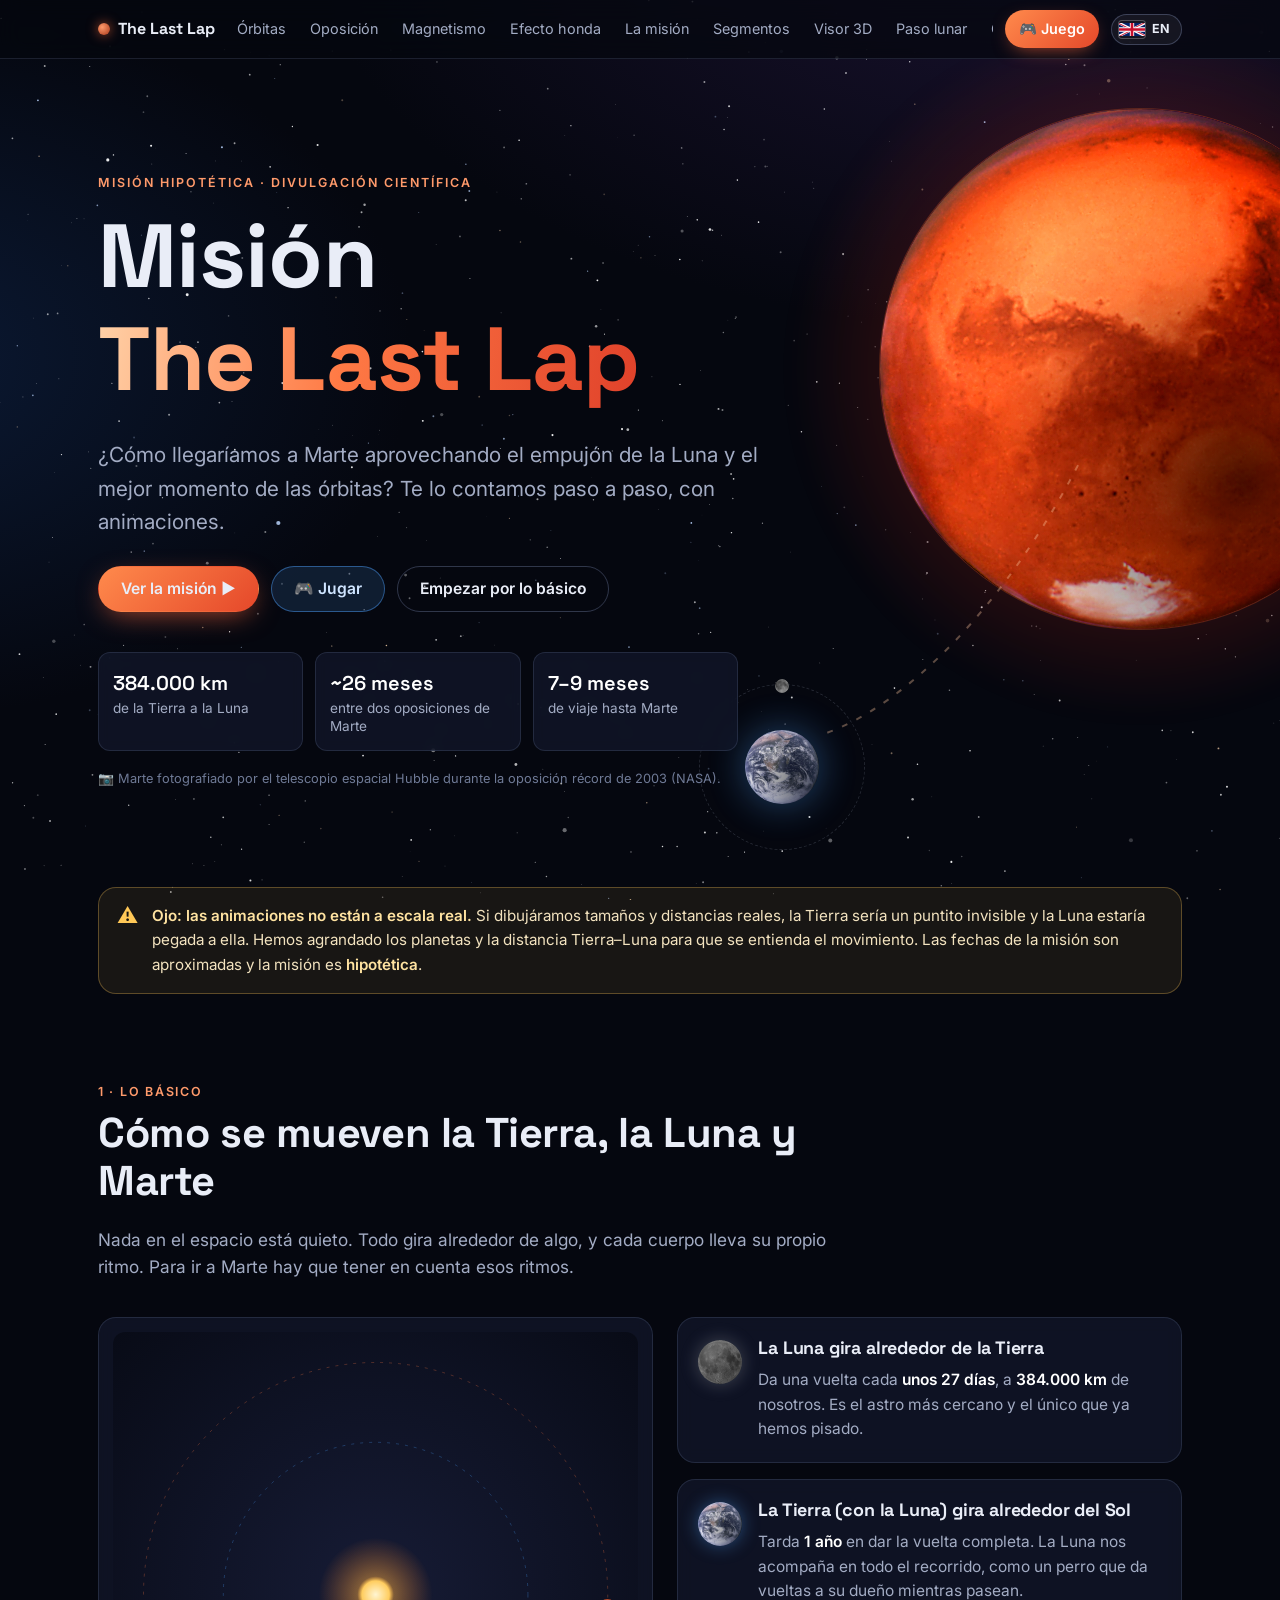
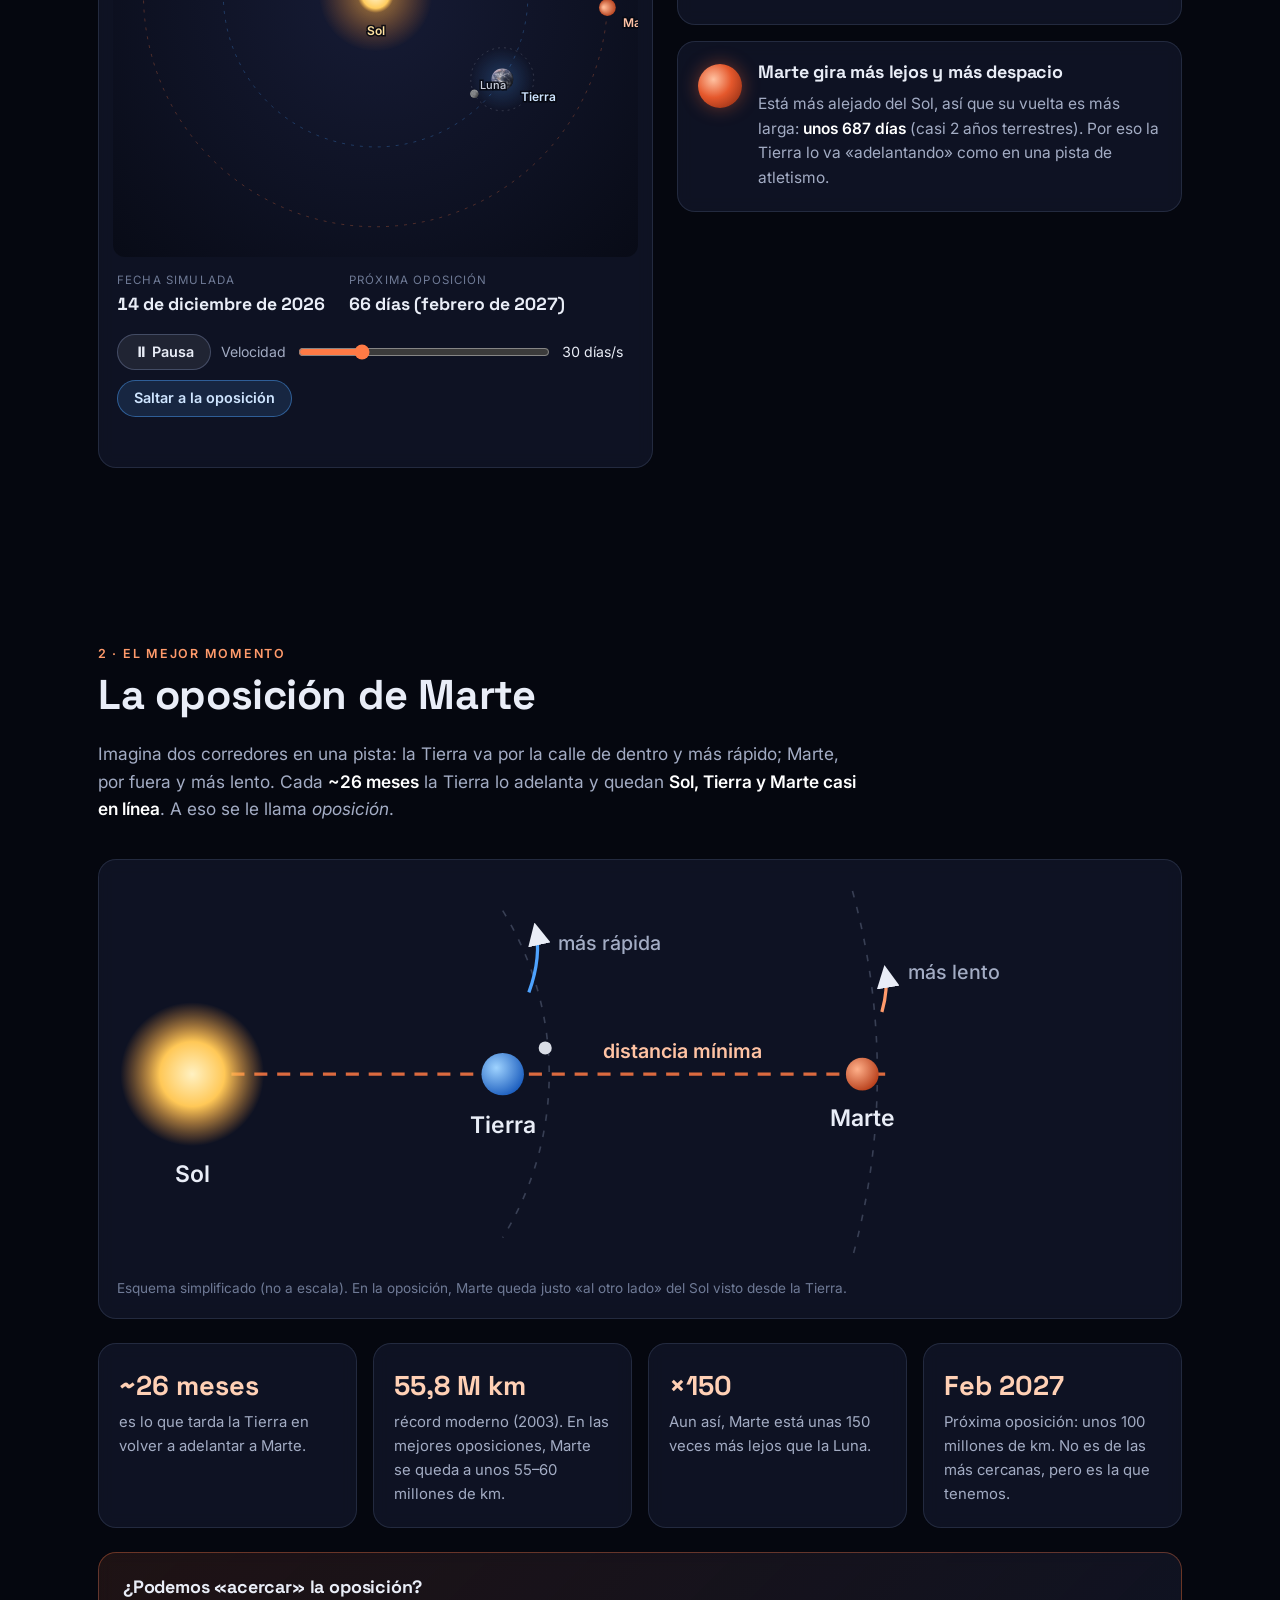
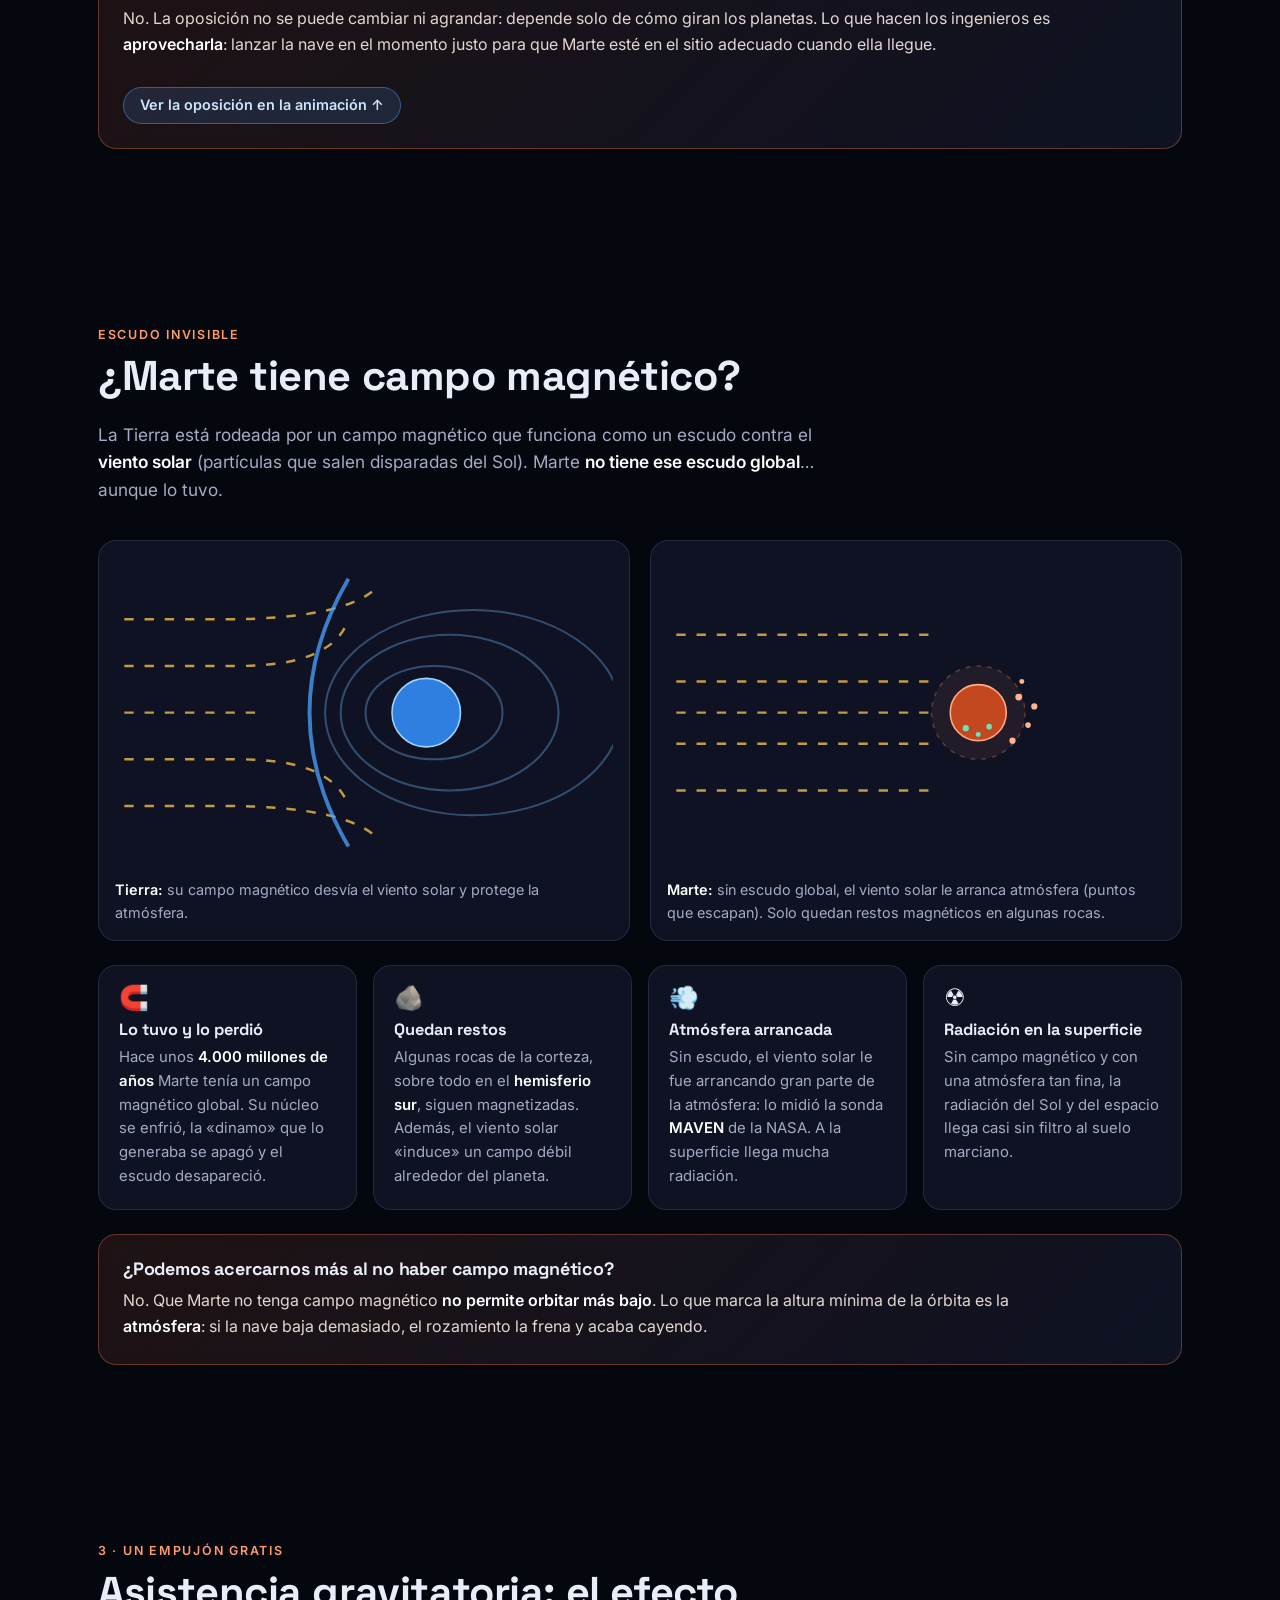
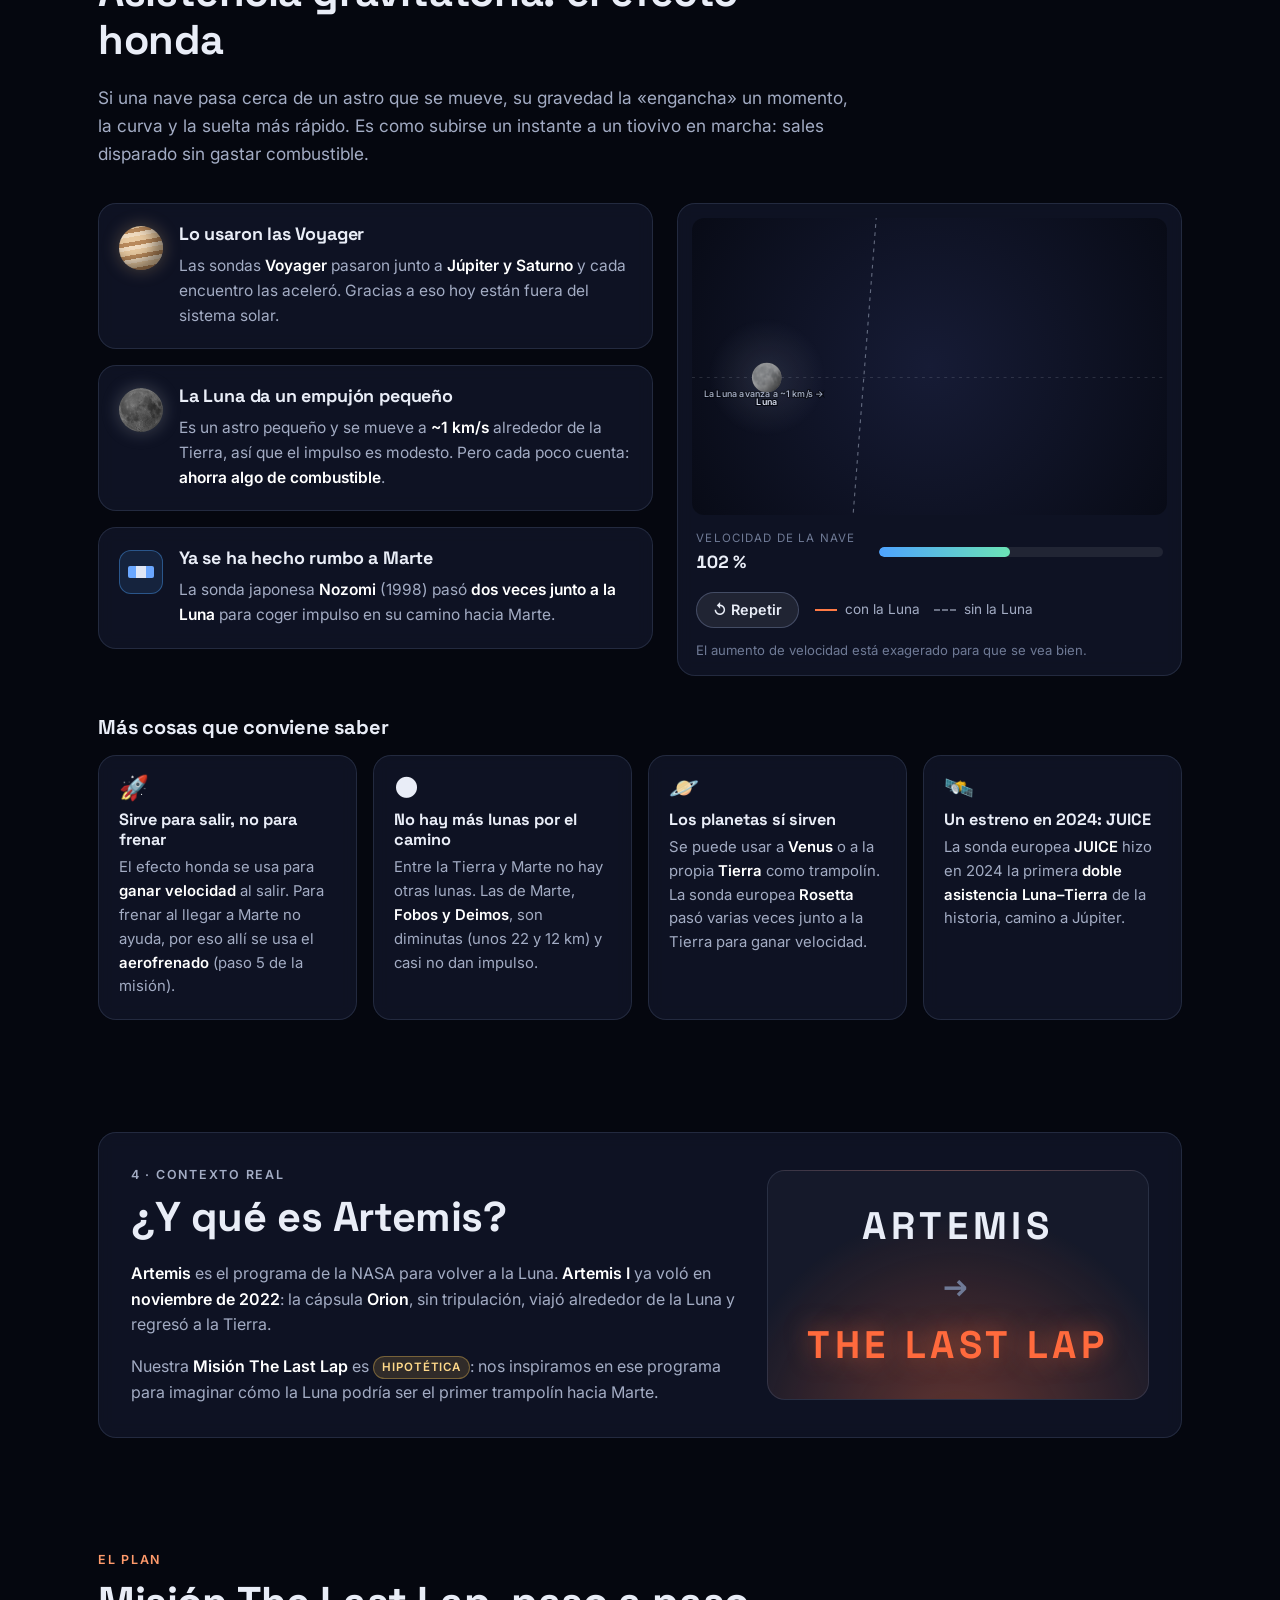
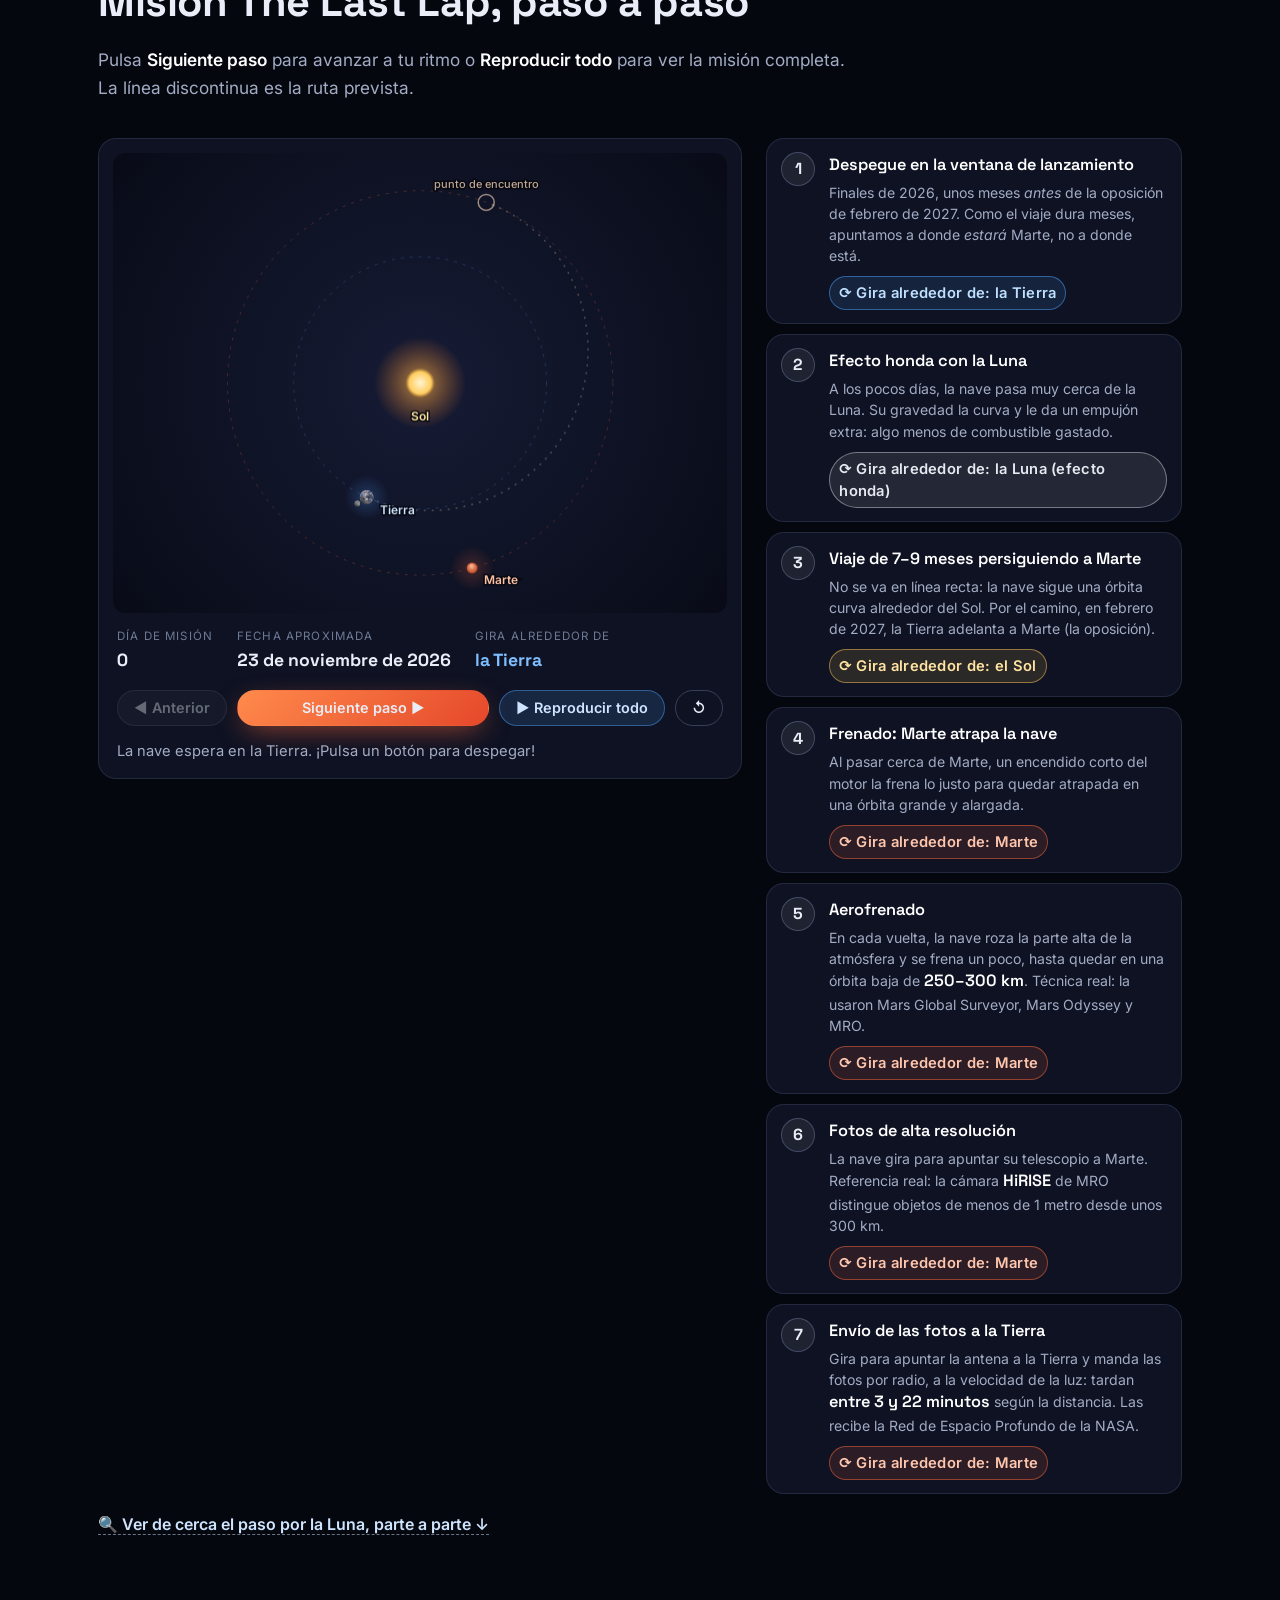
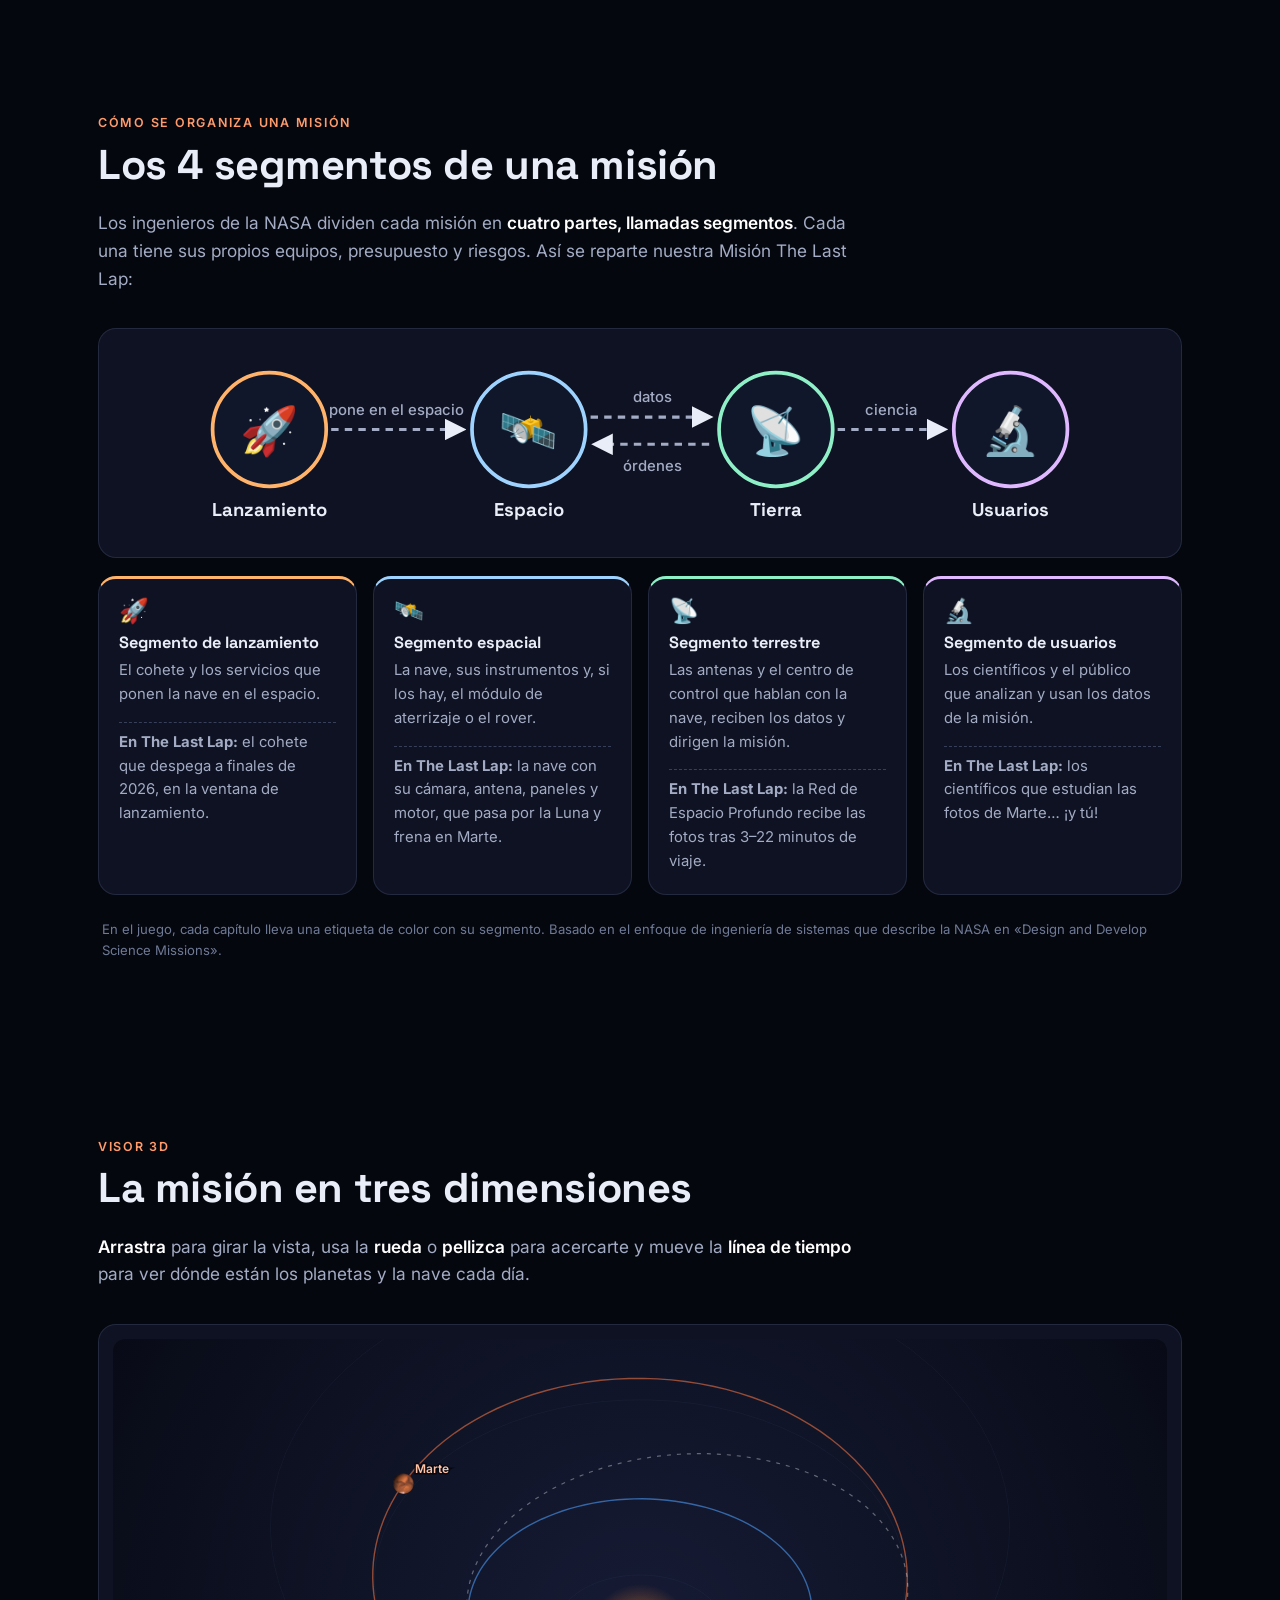
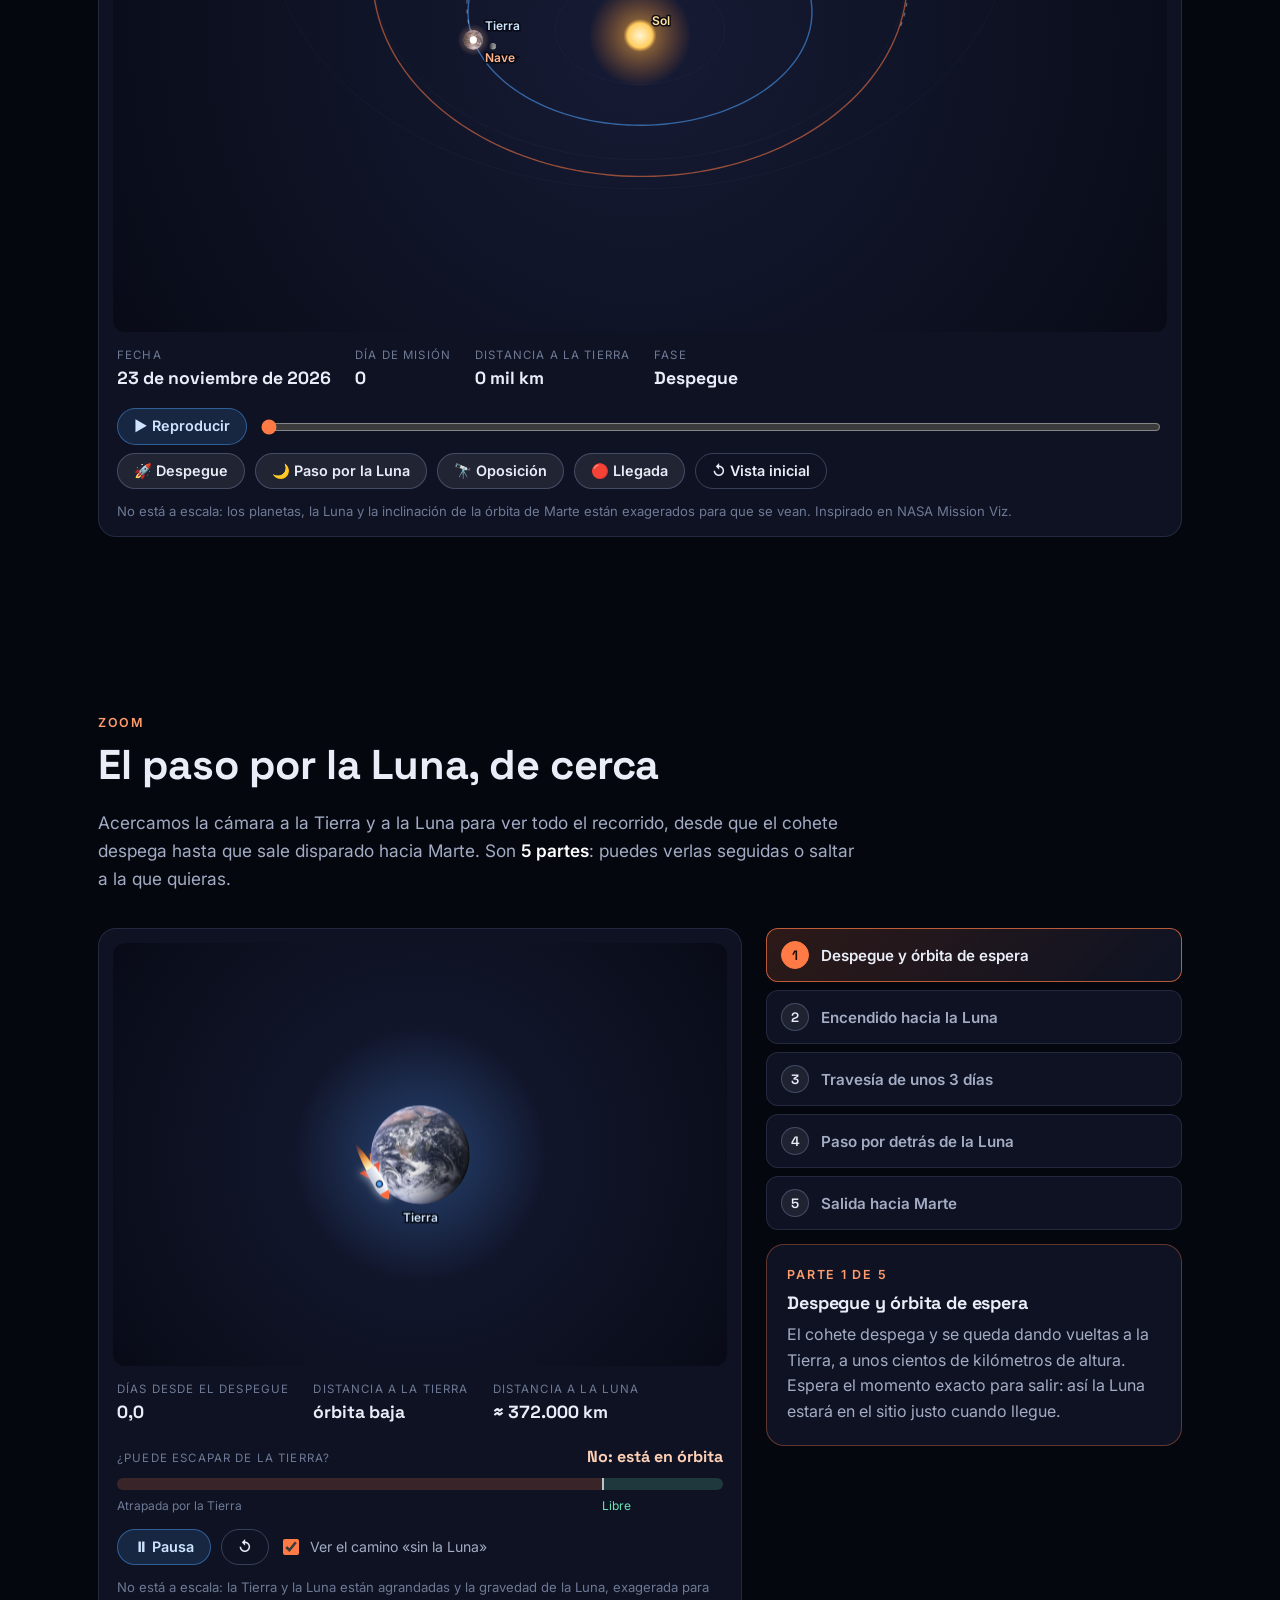
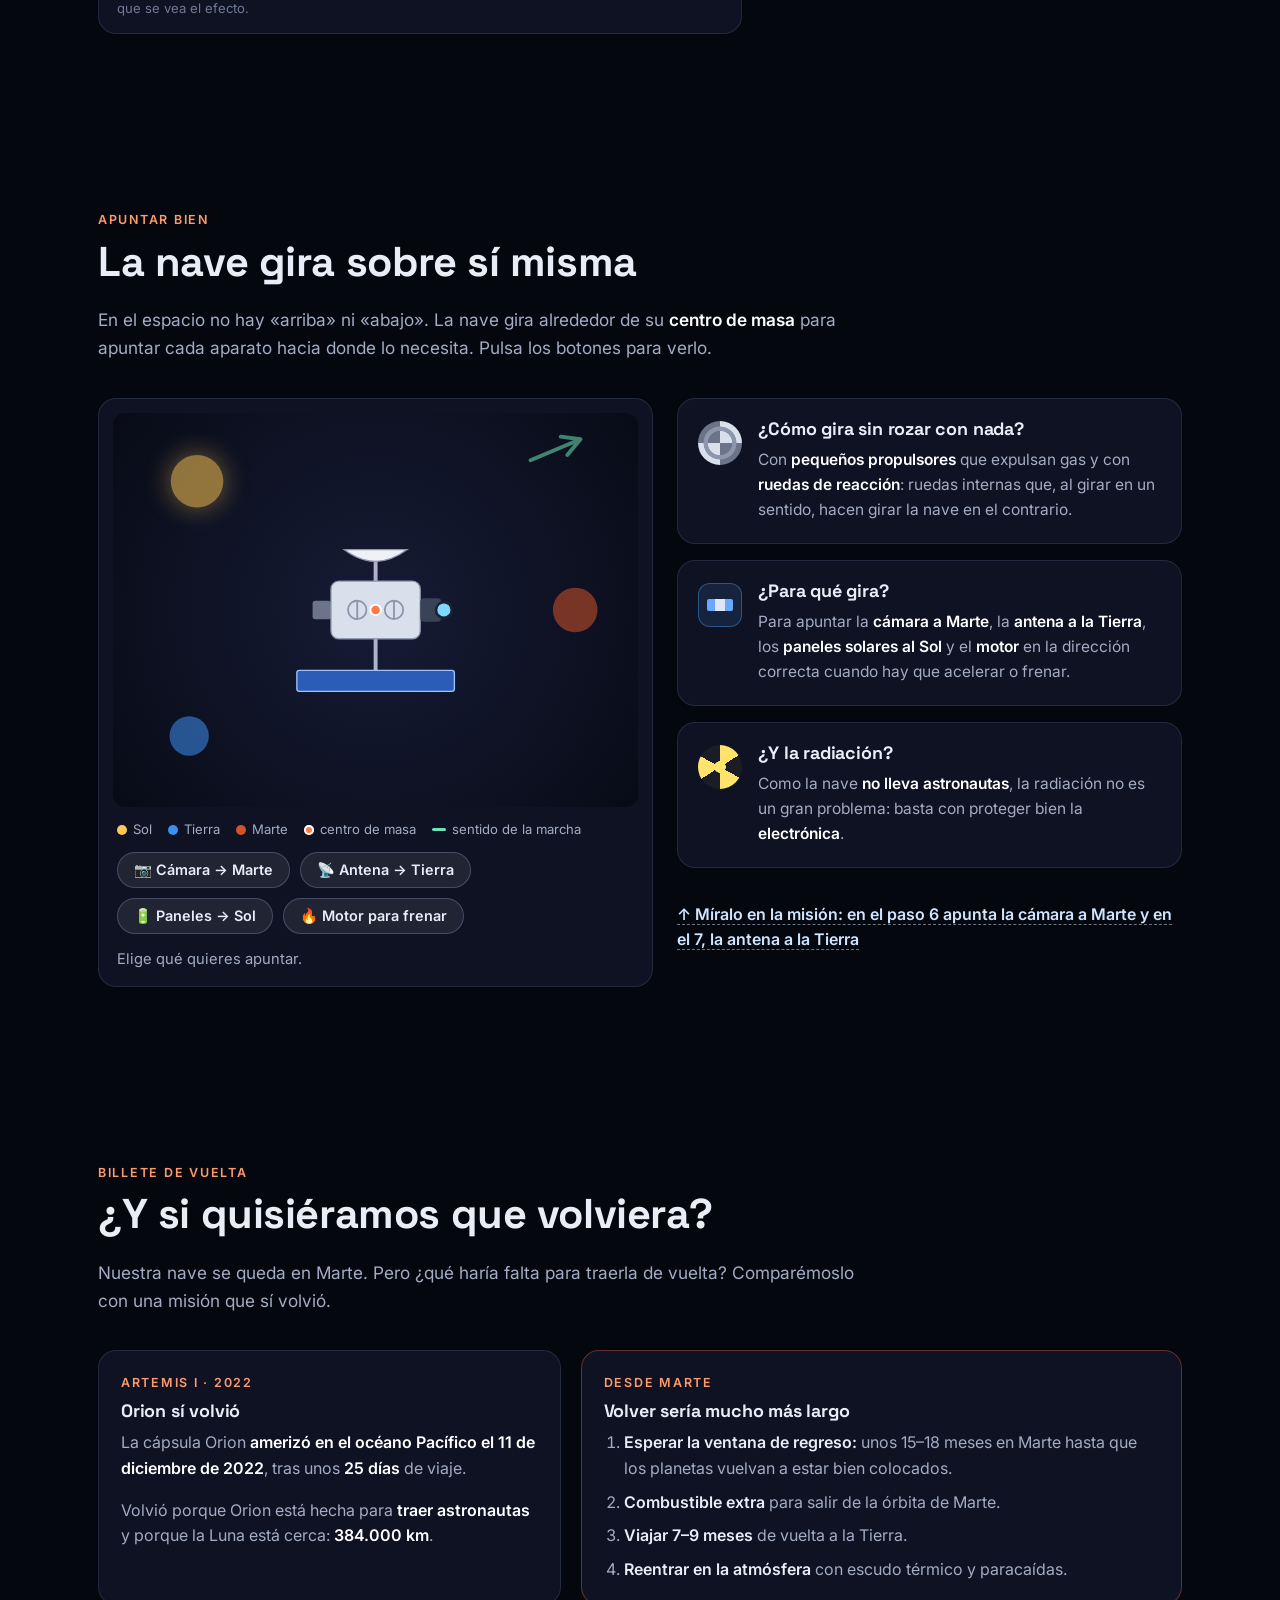
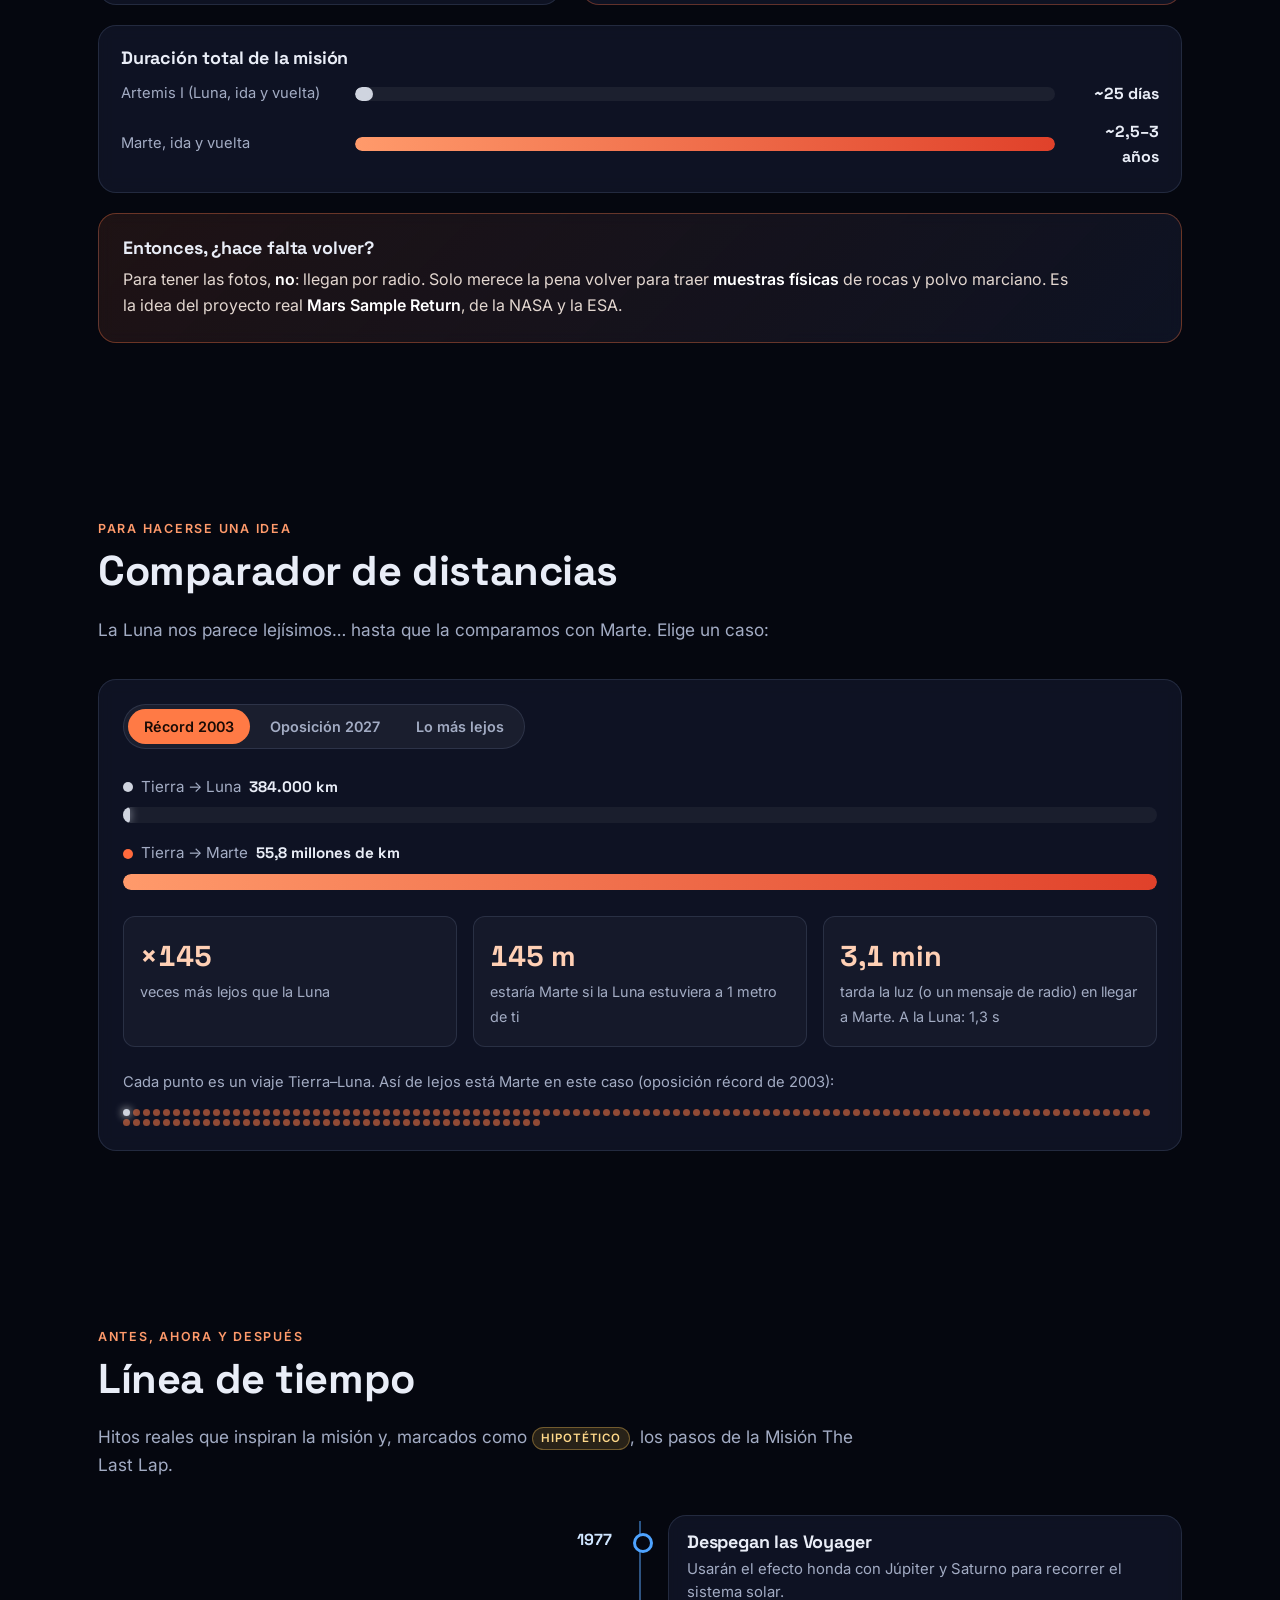
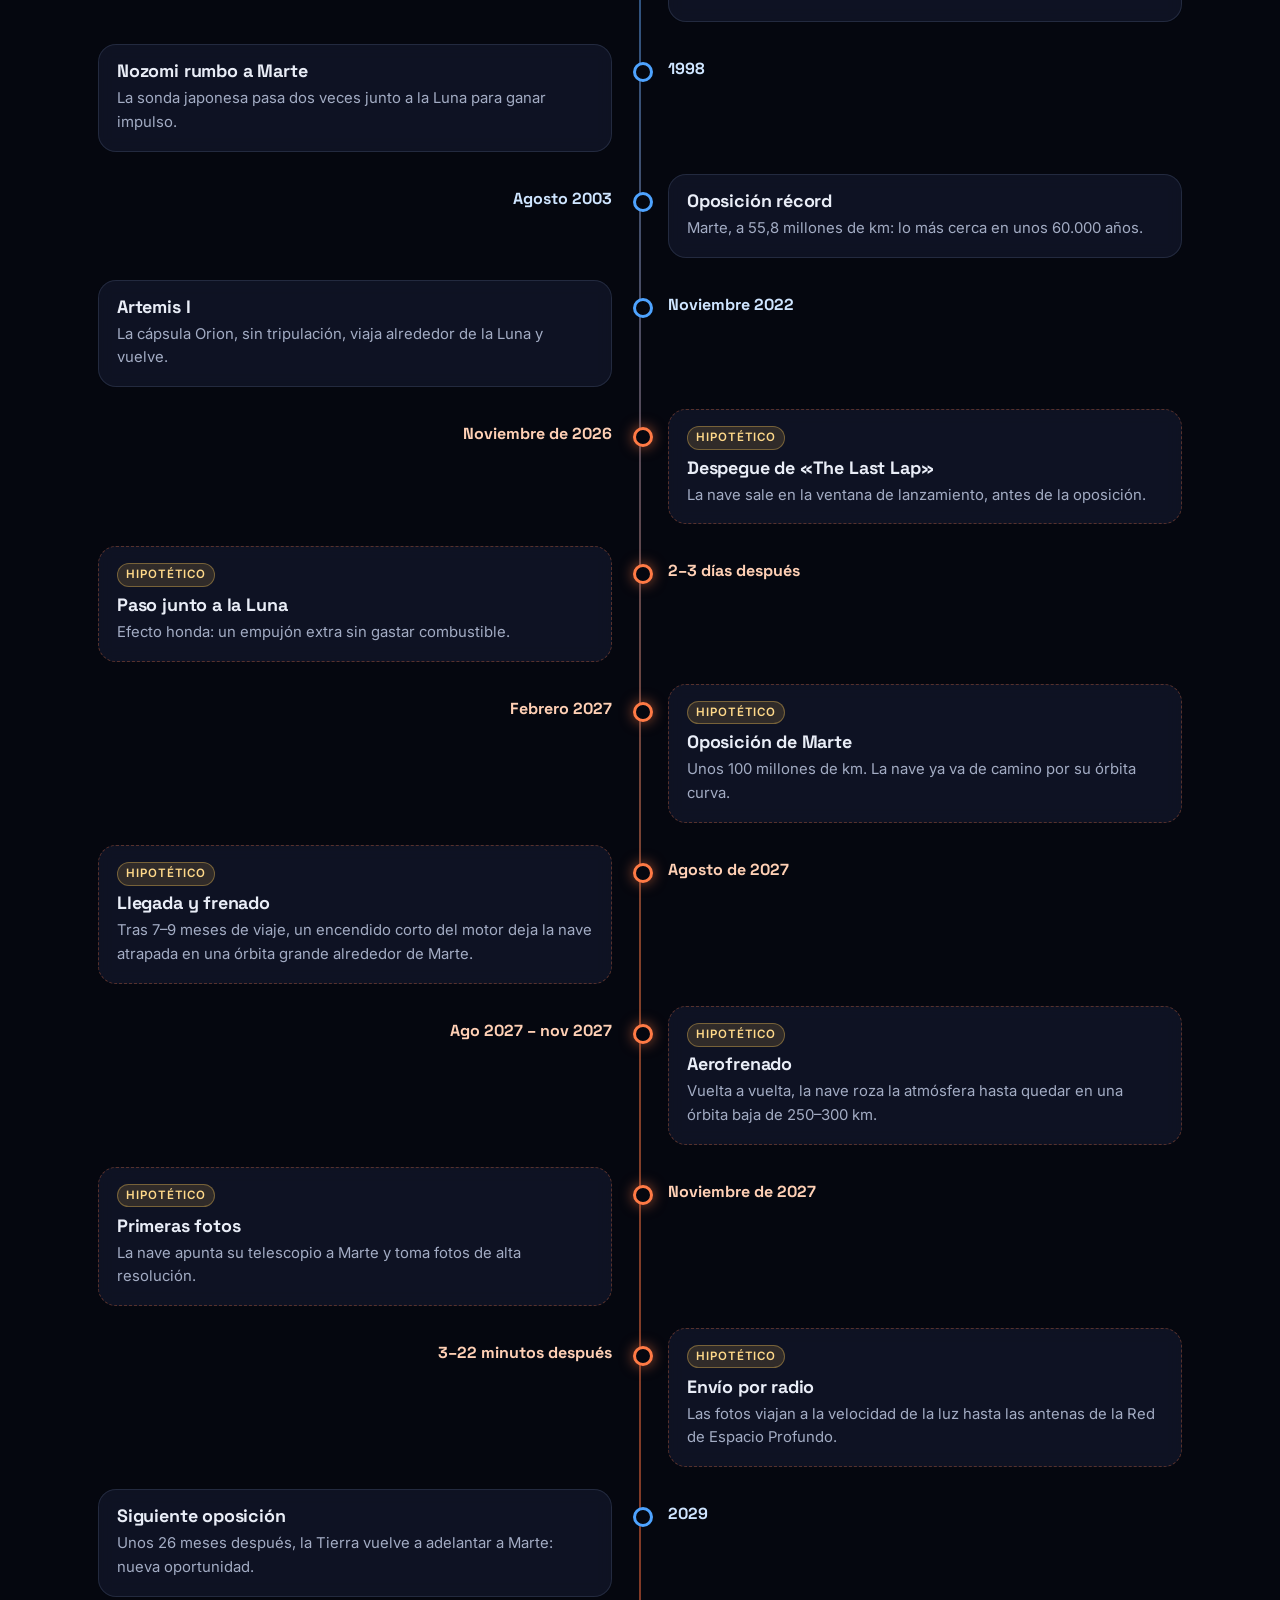
==== index.html @ 01029477 "Enlaza cada recurso del reto con su fuente oficial y el dato usado - Recursos y créditos: cada tarje" ====
<!doctype html>
<html lang="es">
<head>
  <meta charset="utf-8">
  <meta name="viewport" content="width=device-width, initial-scale=1">
  <title>Misión The Last Lap</title>
  <meta name="description" content="Web educativa e interactiva sobre una misión hipotética a Marte que usa la Luna como impulso: órbitas, oposición de Marte, efecto honda y plan de la misión.">
  <meta name="theme-color" content="#05070f">
  <link rel="preconnect" href="https://fonts.googleapis.com">
  <link rel="preconnect" href="https://fonts.gstatic.com" crossorigin>
  <link href="https://fonts.googleapis.com/css2?family=Inter:wght@400;500;600&family=Space+Grotesk:wght@500;700&display=swap" rel="stylesheet">
  <link rel="stylesheet" href="styles.css">
</head>
<body>
  <canvas id="stars" aria-hidden="true"></canvas>

  <header class="nav">
    <div class="container nav-inner">
      <a class="brand" href="#inicio"><span class="brand-dot" aria-hidden="true"></span>The Last Lap</a>
      <button class="menu-btn" id="menu-btn" type="button" aria-expanded="false" aria-controls="site-nav" aria-label="Menú de secciones"></button>
      <nav id="site-nav" aria-label="Secciones">
        <a href="#orbitas">Órbitas</a>
        <a href="#oposicion">Oposición</a>
        <a href="#magnetismo">Magnetismo</a>
        <a href="#honda">Efecto honda</a>
        <a href="#mision">La misión</a>
        <a href="#segmentos">Segmentos</a>
        <a href="#visor3d">Visor 3D</a>
        <a href="#zoom-luna">Paso lunar</a>
        <a href="#orientacion">Orientación</a>
        <a href="#regreso">Regreso</a>
        <a href="#distancias">Distancias</a>
        <a href="#cronologia">Cronología</a>
        <a href="#estacion">Estación</a>
        <a href="#gravedad">Simulador de gravedad</a>
        <a href="#reto-luna">Reto lunar</a>
        <a href="#recursos">Recursos</a>
      </nav>
      <a class="game-btn" href="#juego">🎮 Juego</a>
      <button class="lang-btn" id="lang-btn" type="button" aria-label="Switch to English" title="English">
        <svg class="flag flag-uk" viewBox="0 0 60 30" aria-hidden="true">
          <clipPath id="uk-s"><path d="M0,0 v30 h60 v-30 z"/></clipPath>
          <clipPath id="uk-t"><path d="M30,15 h30 v15 z v15 h-30 z h-30 v-15 z v-15 h30 z"/></clipPath>
          <g clip-path="url(#uk-s)">
            <path d="M0,0 v30 h60 v-30 z" fill="#012169"/>
            <path d="M0,0 L60,30 M60,0 L0,30" stroke="#fff" stroke-width="6"/>
            <path d="M0,0 L60,30 M60,0 L0,30" clip-path="url(#uk-t)" stroke="#C8102E" stroke-width="4"/>
            <path d="M30,0 v30 M0,15 h60" stroke="#fff" stroke-width="10"/>
            <path d="M30,0 v30 M0,15 h60" stroke="#C8102E" stroke-width="6"/>
          </g>
        </svg>
        <svg class="flag flag-es" viewBox="0 0 60 40" aria-hidden="true">
          <rect width="60" height="40" fill="#AA151B"/>
          <rect y="10" width="60" height="20" fill="#F1BF00"/>
        </svg>
        <span class="lang-code lang-code-en">EN</span><span class="lang-code lang-code-es">ES</span>
      </button>
    </div>
  </header>

  <main>
    <!-- PORTADA -->
    <section id="inicio" class="hero">
      <div class="hero-art" aria-hidden="true">
        <div class="hero-mars"></div>
        <div class="hero-earth"><div class="hero-moon-orbit"><div class="hero-moon"></div></div></div>
        <svg class="hero-path" viewBox="0 0 600 400" preserveAspectRatio="none">
          <path d="M60 360 C 200 330, 380 230, 520 70" />
        </svg>
      </div>
      <div class="container hero-content">
        <p class="eyebrow">Misión hipotética · Divulgación científica</p>
        <h1>Misión <span class="grad">The Last Lap</span></h1>
        <p class="lead">¿Cómo llegaríamos a Marte aprovechando el empujón de la Luna y el mejor momento de las órbitas? Te lo contamos paso a paso, con animaciones.</p>
        <div class="hero-cta">
          <a class="btn primary" href="#mision">Ver la misión ▶</a>
          <a class="btn accent" href="#juego">🎮 Jugar</a>
          <a class="btn ghost" href="#orbitas">Empezar por lo básico</a>
        </div>
        <ul class="hero-stats">
          <li><strong>384.000 km</strong><span>de la Tierra a la Luna</span></li>
          <li><strong>~26 meses</strong><span>entre dos oposiciones de Marte</span></li>
          <li><strong>7–9 meses</strong><span>de viaje hasta Marte</span></li>
        </ul>
        <p class="photo-credit">📷 Marte fotografiado por el telescopio espacial Hubble durante la oposición récord de 2003 (NASA).</p>
      </div>
    </section>

    <div class="container">
      <aside class="notice" role="note">
        <span class="notice-icon" aria-hidden="true">⚠</span>
        <p><strong>Ojo: las animaciones no están a escala real.</strong> Si dibujáramos tamaños y distancias reales, la Tierra sería un puntito invisible y la Luna estaría pegada a ella. Hemos agrandado los planetas y la distancia Tierra–Luna para que se entienda el movimiento. Las fechas de la misión son aproximadas y la misión es <strong>hipotética</strong>.</p>
      </aside>
    </div>

    <!-- 1. ÓRBITAS -->
    <section id="orbitas" class="section">
      <div class="container">
        <header class="section-head">
          <p class="kicker">1 · Lo básico</p>
          <h2>Cómo se mueven la Tierra, la Luna y Marte</h2>
          <p class="section-lead">Nada en el espacio está quieto. Todo gira alrededor de algo, y cada cuerpo lleva su propio ritmo. Para ir a Marte hay que tener en cuenta esos ritmos.</p>
        </header>

        <div class="split">
          <figure class="viz card" id="solar-wrap">
            <canvas id="solar" class="canvas-square" role="img" aria-label="Animación del Sol con la Tierra, la Luna y Marte girando en sus órbitas"></canvas>
            <figcaption class="viz-bar">
              <div class="readout">
                <span class="readout-label">Fecha simulada</span>
                <span class="readout-value" id="solar-date">—</span>
              </div>
              <div class="readout">
                <span class="readout-label">Próxima oposición</span>
                <span class="readout-value" id="solar-next">—</span>
              </div>
            </figcaption>
            <div class="controls">
              <button class="btn small" id="solar-play" type="button">⏸ Pausa</button>
              <label class="speed">
                <span>Velocidad</span>
                <input type="range" id="solar-speed" min="2" max="120" value="30" aria-describedby="solar-speed-out">
                <output id="solar-speed-out">30 días/s</output>
              </label>
              <button class="btn small accent" id="solar-opp" type="button">Saltar a la oposición</button>
            </div>
            <p class="status" id="solar-status" aria-live="polite"></p>
          </figure>

          <div class="stack">
            <article class="card info">
              <div class="info-icon moon-ic" aria-hidden="true"></div>
              <div>
                <h3>La Luna gira alrededor de la Tierra</h3>
                <p>Da una vuelta cada <strong>unos 27 días</strong>, a <strong>384.000 km</strong> de nosotros. Es el astro más cercano y el único que ya hemos pisado.</p>
              </div>
            </article>
            <article class="card info">
              <div class="info-icon earth-ic" aria-hidden="true"></div>
              <div>
                <h3>La Tierra (con la Luna) gira alrededor del Sol</h3>
                <p>Tarda <strong>1 año</strong> en dar la vuelta completa. La Luna nos acompaña en todo el recorrido, como un perro que da vueltas a su dueño mientras pasean.</p>
              </div>
            </article>
            <article class="card info">
              <div class="info-icon mars-ic" aria-hidden="true"></div>
              <div>
                <h3>Marte gira más lejos y más despacio</h3>
                <p>Está más alejado del Sol, así que su vuelta es más larga: <strong>unos 687 días</strong> (casi 2 años terrestres). Por eso la Tierra lo va «adelantando» como en una pista de atletismo.</p>
              </div>
            </article>
          </div>
        </div>
      </div>
    </section>

    <!-- 2. OPOSICIÓN -->
    <section id="oposicion" class="section">
      <div class="container">
        <header class="section-head">
          <p class="kicker">2 · El mejor momento</p>
          <h2>La oposición de Marte</h2>
          <p class="section-lead">Imagina dos corredores en una pista: la Tierra va por la calle de dentro y más rápido; Marte, por fuera y más lento. Cada <strong>~26 meses</strong> la Tierra lo adelanta y quedan <strong>Sol, Tierra y Marte casi en línea</strong>. A eso se le llama <em>oposición</em>.</p>
        </header>

        <figure class="card diagram">
          <svg viewBox="0 0 640 240" role="img" aria-label="Esquema: el Sol, la Tierra y Marte alineados durante la oposición">
            <defs>
              <radialGradient id="g-sun" cx="50%" cy="50%" r="50%">
                <stop offset="0%" stop-color="#fff1c2"/><stop offset="45%" stop-color="#ffc857"/><stop offset="100%" stop-color="#ff9a3c" stop-opacity="0"/>
              </radialGradient>
              <radialGradient id="g-earth" cx="35%" cy="35%" r="70%">
                <stop offset="0%" stop-color="#9fd3ff"/><stop offset="100%" stop-color="#1d5fbf"/>
              </radialGradient>
              <radialGradient id="g-mars" cx="35%" cy="35%" r="70%">
                <stop offset="0%" stop-color="#ffb08a"/><stop offset="100%" stop-color="#b8401c"/>
              </radialGradient>
              <marker id="arrow" viewBox="0 0 10 10" refX="8" refY="5" markerWidth="7" markerHeight="7" orient="auto-start-reverse">
                <path d="M0 0 L10 5 L0 10 z" fill="currentColor"/>
              </marker>
            </defs>
            <path d="M 236 20 A 190 190 0 0 1 236 220" class="d-orbit"/>
            <path d="M 450 8 A 420 420 0 0 1 450 232" class="d-orbit"/>
            <line x1="56" y1="120" x2="470" y2="120" class="d-line"/>
            <circle cx="46" cy="120" r="44" fill="url(#g-sun)"/>
            <circle cx="236" cy="120" r="13" fill="url(#g-earth)"/>
            <circle cx="262" cy="104" r="4" fill="#d9dde6"/>
            <circle cx="456" cy="120" r="10" fill="url(#g-mars)"/>
            <path d="M 252 70 q 8 -22 4 -40" class="d-move earth-move" marker-end="url(#arrow)"/>
            <path d="M 468 82 q 4 -14 2 -26" class="d-move mars-move" marker-end="url(#arrow)"/>
            <text x="46" y="186" class="d-label" text-anchor="middle">Sol</text>
            <text x="236" y="156" class="d-label" text-anchor="middle">Tierra</text>
            <text x="456" y="152" class="d-label" text-anchor="middle">Marte</text>
            <text x="346" y="110" class="d-dist" text-anchor="middle">distancia mínima</text>
            <text x="270" y="44" class="d-small">más rápida</text>
            <text x="484" y="62" class="d-small">más lento</text>
          </svg>
          <figcaption>Esquema simplificado (no a escala). En la oposición, Marte queda justo «al otro lado» del Sol visto desde la Tierra.</figcaption>
        </figure>

        <div class="facts">
          <div class="fact card"><span class="fact-num">~26 meses</span><p>es lo que tarda la Tierra en volver a adelantar a Marte.</p></div>
          <div class="fact card"><span class="fact-num">55,8 M km</span><p>récord moderno (2003). En las mejores oposiciones, Marte se queda a unos 55–60 millones de km.</p></div>
          <div class="fact card"><span class="fact-num">×150</span><p>Aun así, Marte está unas 150 veces más lejos que la Luna.</p></div>
          <div class="fact card"><span class="fact-num">Feb 2027</span><p>Próxima oposición: unos 100 millones de km. No es de las más cercanas, pero es la que tenemos.</p></div>
        </div>

        <div class="callout card">
          <h3>¿Podemos «acercar» la oposición?</h3>
          <p>No. La oposición no se puede cambiar ni agrandar: depende solo de cómo giran los planetas. Lo que hacen los ingenieros es <strong>aprovecharla</strong>: lanzar la nave en el momento justo para que Marte esté en el sitio adecuado cuando ella llegue.</p>
          <button class="btn small accent" id="goto-opp" type="button">Ver la oposición en la animación ↑</button>
        </div>
      </div>
    </section>

    <!-- ¿MARTE TIENE CAMPO MAGNÉTICO? -->
    <section id="magnetismo" class="section">
      <div class="container">
        <header class="section-head">
          <p class="kicker">Escudo invisible</p>
          <h2>¿Marte tiene campo magnético?</h2>
          <p class="section-lead">La Tierra está rodeada por un campo magnético que funciona como un escudo contra el <strong>viento solar</strong> (partículas que salen disparadas del Sol). Marte <strong>no tiene ese escudo global</strong>… aunque lo tuvo.</p>
        </header>

        <div class="mag-compare">
          <figure class="card mag-fig">
            <svg viewBox="0 0 320 200" role="img" aria-label="La Tierra con su campo magnético desviando el viento solar">
              <g class="wind">
                <path d="M6 40 H70 Q150 40 170 18"/><path d="M6 70 H80 Q140 70 150 40"/><path d="M6 100 H96"/>
                <path d="M6 130 H80 Q140 130 150 160"/><path d="M6 160 H70 Q150 160 170 182"/>
              </g>
              <path class="bow" d="M150 14 Q100 100 150 186"/>
              <g class="field">
                <ellipse cx="205" cy="100" rx="44" ry="30"/><ellipse cx="215" cy="100" rx="70" ry="50"/><ellipse cx="230" cy="100" rx="95" ry="66"/>
              </g>
              <circle cx="200" cy="100" r="22" class="planet-earth"/>
            </svg>
            <figcaption><strong>Tierra:</strong> su campo magnético desvía el viento solar y protege la atmósfera.</figcaption>
          </figure>
          <figure class="card mag-fig">
            <svg viewBox="0 0 320 200" role="img" aria-label="Marte sin campo magnético: el viento solar choca con él y arranca parte de su atmósfera">
              <g class="wind">
                <path d="M6 50 H170"/><path d="M6 80 H170"/><path d="M6 100 H170"/><path d="M6 120 H170"/><path d="M6 150 H170"/>
              </g>
              <circle cx="200" cy="100" r="30" class="atmo-thin"/>
              <circle cx="200" cy="100" r="18" class="planet-mars"/>
              <g class="escape-dots">
                <circle cx="226" cy="90" r="2.2"/><circle cx="232" cy="108" r="1.8"/><circle cx="222" cy="118" r="2"/>
                <circle cx="228" cy="80" r="1.6"/><circle cx="236" cy="96" r="2"/>
              </g>
              <g class="crust"><circle cx="192" cy="110" r="2"/><circle cx="200" cy="114" r="1.6"/><circle cx="207" cy="109" r="1.8"/></g>
            </svg>
            <figcaption><strong>Marte:</strong> sin escudo global, el viento solar le arranca atmósfera (puntos que escapan). Solo quedan restos magnéticos en algunas rocas.</figcaption>
          </figure>
        </div>

        <div class="facts">
          <div class="fact card"><span class="fact-icon" aria-hidden="true">🧲</span><h4>Lo tuvo y lo perdió</h4><p>Hace unos <strong>4.000 millones de años</strong> Marte tenía un campo magnético global. Su núcleo se enfrió, la «dinamo» que lo generaba se apagó y el escudo desapareció.</p></div>
          <div class="fact card"><span class="fact-icon" aria-hidden="true">🪨</span><h4>Quedan restos</h4><p>Algunas rocas de la corteza, sobre todo en el <strong>hemisferio sur</strong>, siguen magnetizadas. Además, el viento solar «induce» un campo débil alrededor del planeta.</p></div>
          <div class="fact card"><span class="fact-icon" aria-hidden="true">💨</span><h4>Atmósfera arrancada</h4><p>Sin escudo, el viento solar le fue arrancando gran parte de la atmósfera: lo midió la sonda <strong>MAVEN</strong> de la NASA. A la superficie llega mucha radiación.</p></div>
          <div class="fact card"><span class="fact-icon" aria-hidden="true">☢️</span><h4>Radiación en la superficie</h4><p>Sin campo magnético y con una atmósfera tan fina, la radiación del Sol y del espacio llega casi sin filtro al suelo marciano.</p></div>
        </div>

        <div class="callout card">
          <h3>¿Podemos acercarnos más al no haber campo magnético?</h3>
          <p>No. Que Marte no tenga campo magnético <strong>no permite orbitar más bajo</strong>. Lo que marca la altura mínima de la órbita es la <strong>atmósfera</strong>: si la nave baja demasiado, el rozamiento la frena y acaba cayendo.</p>
        </div>
      </div>
    </section>

    <!-- 3. EFECTO HONDA -->
    <section id="honda" class="section">
      <div class="container">
        <header class="section-head">
          <p class="kicker">3 · Un empujón gratis</p>
          <h2>Asistencia gravitatoria: el efecto honda</h2>
          <p class="section-lead">Si una nave pasa cerca de un astro que se mueve, su gravedad la «engancha» un momento, la curva y la suelta más rápido. Es como subirse un instante a un tiovivo en marcha: sales disparado sin gastar combustible.</p>
        </header>

        <div class="split reverse">
          <figure class="viz card">
            <canvas id="sling" class="canvas-wide" role="img" aria-label="Animación: una nave pasa por detrás de la Luna en movimiento y sale con más velocidad"></canvas>
            <figcaption class="viz-bar">
              <div class="readout">
                <span class="readout-label">Velocidad de la nave</span>
                <span class="readout-value" id="sling-speed">100 %</span>
              </div>
              <div class="meter" aria-hidden="true"><div class="meter-fill" id="sling-meter"></div></div>
            </figcaption>
            <div class="controls">
              <button class="btn small" id="sling-replay" type="button">↺ Repetir</button>
              <span class="legend"><i class="lg-ship"></i>con la Luna <i class="lg-ghost"></i>sin la Luna</span>
            </div>
            <p class="fine">El aumento de velocidad está exagerado para que se vea bien.</p>
          </figure>

          <div class="stack">
            <article class="card info">
              <div class="info-icon jup-ic" aria-hidden="true"></div>
              <div>
                <h3>Lo usaron las Voyager</h3>
                <p>Las sondas <strong>Voyager</strong> pasaron junto a <strong>Júpiter y Saturno</strong> y cada encuentro las aceleró. Gracias a eso hoy están fuera del sistema solar.</p>
              </div>
            </article>
            <article class="card info">
              <div class="info-icon moon-ic" aria-hidden="true"></div>
              <div>
                <h3>La Luna da un empujón pequeño</h3>
                <p>Es un astro pequeño y se mueve a <strong>~1 km/s</strong> alrededor de la Tierra, así que el impulso es modesto. Pero cada poco cuenta: <strong>ahorra algo de combustible</strong>.</p>
              </div>
            </article>
            <article class="card info">
              <div class="info-icon probe-ic" aria-hidden="true"></div>
              <div>
                <h3>Ya se ha hecho rumbo a Marte</h3>
                <p>La sonda japonesa <strong>Nozomi</strong> (1998) pasó <strong>dos veces junto a la Luna</strong> para coger impulso en su camino hacia Marte.</p>
              </div>
            </article>
          </div>
        </div>

        <h3 class="sub-head">Más cosas que conviene saber</h3>
        <div class="facts honda-more">
          <div class="fact card"><span class="fact-icon" aria-hidden="true">🚀</span><h4>Sirve para salir, no para frenar</h4><p>El efecto honda se usa para <strong>ganar velocidad</strong> al salir. Para frenar al llegar a Marte no ayuda, por eso allí se usa el <strong>aerofrenado</strong> (paso 5 de la misión).</p></div>
          <div class="fact card"><span class="fact-icon" aria-hidden="true">🌑</span><h4>No hay más lunas por el camino</h4><p>Entre la Tierra y Marte no hay otras lunas. Las de Marte, <strong>Fobos y Deimos</strong>, son diminutas (unos 22 y 12 km) y casi no dan impulso.</p></div>
          <div class="fact card"><span class="fact-icon" aria-hidden="true">🪐</span><h4>Los planetas sí sirven</h4><p>Se puede usar a <strong>Venus</strong> o a la propia <strong>Tierra</strong> como trampolín. La sonda europea <strong>Rosetta</strong> pasó varias veces junto a la Tierra para ganar velocidad.</p></div>
          <div class="fact card"><span class="fact-icon" aria-hidden="true">🛰️</span><h4>Un estreno en 2024: JUICE</h4><p>La sonda europea <strong>JUICE</strong> hizo en 2024 la primera <strong>doble asistencia Luna–Tierra</strong> de la historia, camino a Júpiter.</p></div>
        </div>
      </div>
    </section>

    <!-- 4. ARTEMIS -->
    <section id="artemis" class="section tight">
      <div class="container">
        <div class="artemis card">
          <div>
            <p class="kicker">4 · Contexto real</p>
            <h2>¿Y qué es Artemis?</h2>
            <p><strong>Artemis</strong> es el programa de la NASA para volver a la Luna. <strong>Artemis I</strong> ya voló en <strong>noviembre de 2022</strong>: la cápsula <strong>Orion</strong>, sin tripulación, viajó alrededor de la Luna y regresó a la Tierra.</p>
            <p>Nuestra <strong>Misión The Last Lap</strong> es <span class="tag">hipotética</span>: nos inspiramos en ese programa para imaginar cómo la Luna podría ser el primer trampolín hacia Marte.</p>
          </div>
          <div class="artemis-badge" aria-hidden="true">
            <span>ARTEMIS</span><span class="arrow">→</span><span class="mars-word">THE LAST LAP</span>
          </div>
        </div>
      </div>
    </section>

    <!-- MISIÓN -->
    <section id="mision" class="section mission">
      <div class="container">
        <header class="section-head">
          <p class="kicker">El plan</p>
          <h2>Misión The Last Lap, paso a paso</h2>
          <p class="section-lead">Pulsa <strong>Siguiente paso</strong> para avanzar a tu ritmo o <strong>Reproducir todo</strong> para ver la misión completa. La línea discontinua es la ruta prevista.</p>
        </header>

        <div class="mission-grid">
          <figure class="viz card mission-viz">
            <canvas id="mission" class="canvas-mission" role="img" aria-label="Animación de la misión en 7 pasos: despegue, paso junto a la Luna, viaje, frenado, aerofrenado, fotos y envío a la Tierra"></canvas>
            <figcaption class="viz-bar">
              <div class="readout">
                <span class="readout-label">Día de misión</span>
                <span class="readout-value" id="m-day">0</span>
              </div>
              <div class="readout">
                <span class="readout-label">Fecha aproximada</span>
                <span class="readout-value" id="m-date">—</span>
              </div>
              <div class="readout">
                <span class="readout-label">Gira alrededor de</span>
                <span class="readout-value around" id="m-around">Tierra</span>
              </div>
              <div class="readout" id="m-photos-wrap" hidden>
                <span class="readout-label">Fotos tomadas</span>
                <span class="readout-value" id="m-photos">0</span>
              </div>
              <div class="readout" id="m-delay-wrap" hidden>
                <span class="readout-label">Retraso de la señal</span>
                <span class="readout-value" id="m-delay">—</span>
              </div>
            </figcaption>
            <div class="controls">
              <button class="btn small" id="m-prev" type="button">◀ Anterior</button>
              <button class="btn small primary" id="m-next" type="button">Siguiente paso ▶</button>
              <button class="btn small accent" id="m-play" type="button">▶ Reproducir todo</button>
              <button class="btn small ghost" id="m-reset" type="button" aria-label="Reiniciar la misión">↺</button>
            </div>
            <p class="status" id="m-status" aria-live="polite">La nave espera en la Tierra. ¡Pulsa un botón para despegar!</p>
          </figure>

          <ol class="steps" id="m-steps">
            <li data-step="1">
              <button type="button" class="step-btn">
                <span class="step-num">1</span>
                <span class="step-body">
                  <strong>Despegue en la ventana de lanzamiento</strong>
                  <span>Finales de 2026, unos meses <em>antes</em> de la oposición de febrero de 2027. Como el viaje dura meses, apuntamos a donde <em>estará</em> Marte, no a donde está.</span>
                  <span class="orbit-chip earth">⟳ Gira alrededor de: la Tierra</span>
                </span>
              </button>
            </li>
            <li data-step="2">
              <button type="button" class="step-btn">
                <span class="step-num">2</span>
                <span class="step-body">
                  <strong>Efecto honda con la Luna</strong>
                  <span>A los pocos días, la nave pasa muy cerca de la Luna. Su gravedad la curva y le da un empujón extra: algo menos de combustible gastado.</span>
                  <span class="orbit-chip moon">⟳ Gira alrededor de: la Luna (efecto honda)</span>
                </span>
              </button>
            </li>
            <li data-step="3">
              <button type="button" class="step-btn">
                <span class="step-num">3</span>
                <span class="step-body">
                  <strong>Viaje de 7–9 meses persiguiendo a Marte</strong>
                  <span>No se va en línea recta: la nave sigue una órbita curva alrededor del Sol. Por el camino, en febrero de 2027, la Tierra adelanta a Marte (la oposición).</span>
                  <span class="orbit-chip sun">⟳ Gira alrededor de: el Sol</span>
                </span>
              </button>
            </li>
            <li data-step="4">
              <button type="button" class="step-btn">
                <span class="step-num">4</span>
                <span class="step-body">
                  <strong>Frenado: Marte atrapa la nave</strong>
                  <span>Al pasar cerca de Marte, un encendido corto del motor la frena lo justo para quedar atrapada en una órbita grande y alargada.</span>
                  <span class="orbit-chip mars">⟳ Gira alrededor de: Marte</span>
                </span>
              </button>
            </li>
            <li data-step="5">
              <button type="button" class="step-btn">
                <span class="step-num">5</span>
                <span class="step-body">
                  <strong>Aerofrenado</strong>
                  <span>En cada vuelta, la nave roza la parte alta de la atmósfera y se frena un poco, hasta quedar en una órbita baja de <strong>250–300 km</strong>. Técnica real: la usaron Mars Global Surveyor, Mars Odyssey y MRO.</span>
                  <span class="orbit-chip mars">⟳ Gira alrededor de: Marte</span>
                </span>
              </button>
            </li>
            <li data-step="6">
              <button type="button" class="step-btn">
                <span class="step-num">6</span>
                <span class="step-body">
                  <strong>Fotos de alta resolución</strong>
                  <span>La nave gira para apuntar su telescopio a Marte. Referencia real: la cámara <strong>HiRISE</strong> de MRO distingue objetos de menos de 1 metro desde unos 300 km.</span>
                  <span class="orbit-chip mars">⟳ Gira alrededor de: Marte</span>
                </span>
              </button>
            </li>
            <li data-step="7">
              <button type="button" class="step-btn">
                <span class="step-num">7</span>
                <span class="step-body">
                  <strong>Envío de las fotos a la Tierra</strong>
                  <span>Gira para apuntar la antena a la Tierra y manda las fotos por radio, a la velocidad de la luz: tardan <strong>entre 3 y 22 minutos</strong> según la distancia. Las recibe la Red de Espacio Profundo de la NASA.</span>
                  <span class="orbit-chip mars">⟳ Gira alrededor de: Marte</span>
                </span>
              </button>
            </li>
          </ol>
        </div>
        <p class="zoom-link"><a href="#zoom-luna">🔍 Ver de cerca el paso por la Luna, parte a parte ↓</a></p>
      </div>
    </section>

    <!-- LOS 4 SEGMENTOS DE UNA MISIÓN -->
    <section id="segmentos" class="section">
      <div class="container">
        <header class="section-head">
          <p class="kicker">Cómo se organiza una misión</p>
          <h2>Los 4 segmentos de una misión</h2>
          <p class="section-lead">Los ingenieros de la NASA dividen cada misión en <strong>cuatro partes, llamadas segmentos</strong>. Cada una tiene sus propios equipos, presupuesto y riesgos. Así se reparte nuestra Misión The Last Lap:</p>
        </header>

        <figure class="card seg-flow">
          <svg viewBox="0 0 760 170" role="img" aria-label="Esquema: el segmento de lanzamiento pone la nave en el espacio, la nave y el segmento terrestre intercambian datos y órdenes, y los datos llegan a los científicos">
            <defs><marker id="seg-arrow" viewBox="0 0 10 10" refX="8" refY="5" markerWidth="7" markerHeight="7" orient="auto"><path d="M0 0 L10 5 L0 10z" fill="currentColor"/></marker></defs>
            <g class="seg-node launch"><circle cx="80" cy="70" r="46"/><text x="80" y="84" text-anchor="middle" class="seg-ic">🚀</text><text x="80" y="140" text-anchor="middle" class="seg-name">Lanzamiento</text></g>
            <g class="seg-node space"><circle cx="290" cy="70" r="46"/><text x="290" y="84" text-anchor="middle" class="seg-ic">🛰️</text><text x="290" y="140" text-anchor="middle" class="seg-name">Espacio</text></g>
            <g class="seg-node ground"><circle cx="490" cy="70" r="46"/><text x="490" y="84" text-anchor="middle" class="seg-ic">📡</text><text x="490" y="140" text-anchor="middle" class="seg-name">Tierra</text></g>
            <g class="seg-node user"><circle cx="680" cy="70" r="46"/><text x="680" y="84" text-anchor="middle" class="seg-ic">🔬</text><text x="680" y="140" text-anchor="middle" class="seg-name">Usuarios</text></g>
            <path d="M130 70 H236" class="seg-link" marker-end="url(#seg-arrow)"/><text x="183" y="58" text-anchor="middle" class="seg-lbl">pone en el espacio</text>
            <path d="M340 60 H436" class="seg-link" marker-end="url(#seg-arrow)"/><path d="M436 82 H344" class="seg-link" marker-end="url(#seg-arrow)"/>
            <text x="390" y="48" text-anchor="middle" class="seg-lbl">datos</text><text x="390" y="104" text-anchor="middle" class="seg-lbl">órdenes</text>
            <path d="M540 70 H626" class="seg-link" marker-end="url(#seg-arrow)"/><text x="583" y="58" text-anchor="middle" class="seg-lbl">ciencia</text>
          </svg>
        </figure>

        <div class="facts seg-cards">
          <div class="fact card seg-card launch"><span class="fact-icon" aria-hidden="true">🚀</span><h4>Segmento de lanzamiento</h4><p>El cohete y los servicios que ponen la nave en el espacio.</p><p class="seg-ex"><b>En The Last Lap:</b> el cohete que despega a finales de 2026, en la ventana de lanzamiento.</p></div>
          <div class="fact card seg-card space"><span class="fact-icon" aria-hidden="true">🛰️</span><h4>Segmento espacial</h4><p>La nave, sus instrumentos y, si los hay, el módulo de aterrizaje o el rover.</p><p class="seg-ex"><b>En The Last Lap:</b> la nave con su cámara, antena, paneles y motor, que pasa por la Luna y frena en Marte.</p></div>
          <div class="fact card seg-card ground"><span class="fact-icon" aria-hidden="true">📡</span><h4>Segmento terrestre</h4><p>Las antenas y el centro de control que hablan con la nave, reciben los datos y dirigen la misión.</p><p class="seg-ex"><b>En The Last Lap:</b> la Red de Espacio Profundo recibe las fotos tras 3–22 minutos de viaje.</p></div>
          <div class="fact card seg-card user"><span class="fact-icon" aria-hidden="true">🔬</span><h4>Segmento de usuarios</h4><p>Los científicos y el público que analizan y usan los datos de la misión.</p><p class="seg-ex"><b>En The Last Lap:</b> los científicos que estudian las fotos de Marte… ¡y tú!</p></div>
        </div>
        <p class="fine">En el juego, cada capítulo lleva una etiqueta de color con su segmento. Basado en el enfoque de ingeniería de sistemas que describe la NASA en «Design and Develop Science Missions».</p>
      </div>
    </section>

    <!-- VISOR 3D -->
    <section id="visor3d" class="section">
      <div class="container">
        <header class="section-head">
          <p class="kicker">Visor 3D</p>
          <h2>La misión en tres dimensiones</h2>
          <p class="section-lead"><strong>Arrastra</strong> para girar la vista, usa la <strong>rueda</strong> o <strong>pellizca</strong> para acercarte y mueve la <strong>línea de tiempo</strong> para ver dónde están los planetas y la nave cada día.</p>
        </header>
        <figure class="viz card v3d-card">
          <canvas id="v3d" class="canvas-v3d" tabindex="0" role="img" aria-label="Visor 3D: el Sol, las órbitas de la Tierra y Marte y la trayectoria de la nave, que se puede girar y recorrer en el tiempo"></canvas>
          <figcaption class="viz-bar">
            <div class="readout"><span class="readout-label">Fecha</span><span class="readout-value" id="v3d-date">—</span></div>
            <div class="readout"><span class="readout-label">Día de misión</span><span class="readout-value" id="v3d-day">0</span></div>
            <div class="readout"><span class="readout-label">Distancia a la Tierra</span><span class="readout-value" id="v3d-dist">—</span></div>
            <div class="readout"><span class="readout-label">Fase</span><span class="readout-value" id="v3d-phase">—</span></div>
          </figcaption>
          <div class="v3d-time">
            <button class="btn small accent" id="v3d-play" type="button">▶ Reproducir</button>
            <input type="range" id="v3d-slider" min="0" max="320" step="1" value="0" aria-label="Día de misión">
          </div>
          <div class="controls v3d-events">
            <button class="btn small" type="button" data-v3d-day="0">🚀 Despegue</button>
            <button class="btn small" type="button" data-v3d-day="3">🌙 Paso por la Luna</button>
            <button class="btn small" type="button" data-v3d-day="96">🔭 Oposición</button>
            <button class="btn small" type="button" data-v3d-day="259">🔴 Llegada</button>
            <button class="btn small ghost" type="button" id="v3d-reset">↺ Vista inicial</button>
          </div>
          <p class="fine">No está a escala: los planetas, la Luna y la inclinación de la órbita de Marte están exagerados para que se vean. Inspirado en NASA Mission Viz.</p>
        </figure>
      </div>
    </section>

    <!-- ZOOM: PASO POR LA LUNA -->
    <section id="zoom-luna" class="section">
      <div class="container">
        <header class="section-head">
          <p class="kicker">Zoom</p>
          <h2>El paso por la Luna, de cerca</h2>
          <p class="section-lead">Acercamos la cámara a la Tierra y a la Luna para ver todo el recorrido, desde que el cohete despega hasta que sale disparado hacia Marte. Son <strong>5 partes</strong>: puedes verlas seguidas o saltar a la que quieras.</p>
        </header>

        <div class="flyby-grid">
          <figure class="viz card">
            <canvas id="flyby" class="canvas-flyby" role="img" aria-label="Animación de cerca: el cohete sale de la Tierra, viaja hasta la Luna, pasa por detrás de ella y sale acelerado hacia Marte"></canvas>
            <figcaption class="viz-bar">
              <div class="readout">
                <span class="readout-label">Días desde el despegue</span>
                <span class="readout-value" id="fb-days">0</span>
              </div>
              <div class="readout">
                <span class="readout-label">Distancia a la Tierra</span>
                <span class="readout-value" id="fb-dist">—</span>
              </div>
              <div class="readout">
                <span class="readout-label">Distancia a la Luna</span>
                <span class="readout-value" id="fb-moon">—</span>
              </div>
            </figcaption>
            <div class="escape">
              <div class="escape-head">
                <span class="readout-label">¿Puede escapar de la Tierra?</span>
                <span class="escape-state" id="fb-escape">No: está atrapada</span>
              </div>
              <div class="escape-track" aria-hidden="true">
                <div class="escape-fill" id="fb-escape-fill"></div>
                <span class="escape-mark"></span>
              </div>
              <div class="escape-scale" aria-hidden="true"><span>Atrapada por la Tierra</span><span>Libre</span></div>
            </div>
            <div class="controls">
              <button class="btn small accent" id="fb-play" type="button">▶ Reproducir</button>
              <button class="btn small ghost" id="fb-reset" type="button" aria-label="Volver al principio">↺</button>
              <label class="check"><input type="checkbox" id="fb-ghost" checked> <span>Ver el camino «sin la Luna»</span></label>
            </div>
            <p class="fine">No está a escala: la Tierra y la Luna están agrandadas y la gravedad de la Luna, exagerada para que se vea el efecto.</p>
          </figure>

          <div class="parts">
            <ol class="part-list" id="fb-parts">
              <li><button type="button" data-part="0"><span class="part-num">1</span>Despegue y órbita de espera</button></li>
              <li><button type="button" data-part="1"><span class="part-num">2</span>Encendido hacia la Luna</button></li>
              <li><button type="button" data-part="2"><span class="part-num">3</span>Travesía de unos 3 días</button></li>
              <li><button type="button" data-part="3"><span class="part-num">4</span>Paso por detrás de la Luna</button></li>
              <li><button type="button" data-part="4"><span class="part-num">5</span>Salida hacia Marte</button></li>
            </ol>
            <article class="card part-card" aria-live="polite">
              <p class="kicker" id="fb-part-kicker">Parte 1 de 5</p>
              <h3 id="fb-part-title">Despegue y órbita de espera</h3>
              <p id="fb-part-text"></p>
            </article>
          </div>
        </div>
      </div>
    </section>

    <!-- LA NAVE GIRA SOBRE SÍ MISMA -->
    <section id="orientacion" class="section">
      <div class="container">
        <header class="section-head">
          <p class="kicker">Apuntar bien</p>
          <h2>La nave gira sobre sí misma</h2>
          <p class="section-lead">En el espacio no hay «arriba» ni «abajo». La nave gira alrededor de su <strong>centro de masa</strong> para apuntar cada aparato hacia donde lo necesita. Pulsa los botones para verlo.</p>
        </header>

        <div class="split">
          <figure class="viz card spin-viz">
            <svg viewBox="0 0 400 300" class="spin-svg" role="img" aria-label="Esquema de la nave girando para apuntar la cámara, la antena, los paneles o el motor">
              <g class="spin-targets">
                <g class="tgt" data-tgt="sun"><circle cx="64" cy="52" r="20" class="tgt-sun"/></g>
                <g class="tgt" data-tgt="earth"><circle cx="58" cy="246" r="15" class="tgt-earth"/></g>
                <g class="tgt" data-tgt="mars"><circle cx="352" cy="150" r="17" class="tgt-mars"/></g>
                <g class="tgt" data-tgt="thrust"><path d="M318 36 L356 20 M356 20 L346 32 M356 20 L341 18" class="tgt-thrust"/></g>
              </g>
              <line id="spin-line" x1="200" y1="150" x2="352" y2="150" class="spin-line"/>
              <g id="probe" class="probe">
                <g class="probe-flame"><path d="M154 140 L120 150 L154 160 Z"/></g>
                <rect x="152" y="143" width="14" height="14" rx="2" class="probe-engine"/>
                <line x1="200" y1="172" x2="200" y2="196" class="probe-boom"/>
                <rect x="140" y="196" width="120" height="16" rx="2" class="probe-panel"/>
                <line x1="200" y1="128" x2="200" y2="110" class="probe-boom"/>
                <path d="M176 104 Q200 122 224 104 Z" class="probe-dish"/>
                <rect x="166" y="128" width="68" height="44" rx="6" class="probe-body"/>
                <rect x="234" y="141" width="16" height="18" rx="3" class="probe-cam"/>
                <circle cx="252" cy="150" r="6" class="probe-lens"/>
                <g class="wheels"><circle cx="186" cy="150" r="7"/><circle cx="214" cy="150" r="7"/><path d="M186 143 V157 M214 143 V157"/></g>
                <circle cx="200" cy="150" r="4" class="probe-cm"/>
              </g>
            </svg>
            <div class="spin-legend" aria-hidden="true">
              <span><i class="lg lg-sun"></i>Sol</span><span><i class="lg lg-earth"></i>Tierra</span><span><i class="lg lg-mars"></i>Marte</span><span><i class="lg lg-cm"></i>centro de masa</span><span><i class="lg lg-thrust"></i>sentido de la marcha</span>
            </div>
            <div class="controls spin-controls">
              <button class="btn small" type="button" data-aim="camera">📷 Cámara → Marte</button>
              <button class="btn small" type="button" data-aim="antenna">📡 Antena → Tierra</button>
              <button class="btn small" type="button" data-aim="panels">🔋 Paneles → Sol</button>
              <button class="btn small" type="button" data-aim="engine">🔥 Motor para frenar</button>
            </div>
            <p class="status" id="spin-caption" aria-live="polite">Elige qué quieres apuntar.</p>
          </figure>

          <div class="stack">
            <article class="card info">
              <div class="info-icon wheel-ic" aria-hidden="true"></div>
              <div>
                <h3>¿Cómo gira sin rozar con nada?</h3>
                <p>Con <strong>pequeños propulsores</strong> que expulsan gas y con <strong>ruedas de reacción</strong>: ruedas internas que, al girar en un sentido, hacen girar la nave en el contrario.</p>
              </div>
            </article>
            <article class="card info">
              <div class="info-icon probe-ic" aria-hidden="true"></div>
              <div>
                <h3>¿Para qué gira?</h3>
                <p>Para apuntar la <strong>cámara a Marte</strong>, la <strong>antena a la Tierra</strong>, los <strong>paneles solares al Sol</strong> y el <strong>motor</strong> en la dirección correcta cuando hay que acelerar o frenar.</p>
              </div>
            </article>
            <article class="card info">
              <div class="info-icon rad-ic" aria-hidden="true"></div>
              <div>
                <h3>¿Y la radiación?</h3>
                <p>Como la nave <strong>no lleva astronautas</strong>, la radiación no es un gran problema: basta con proteger bien la <strong>electrónica</strong>.</p>
              </div>
            </article>
            <p class="zoom-link"><a href="#mision">↑ Míralo en la misión: en el paso 6 apunta la cámara a Marte y en el 7, la antena a la Tierra</a></p>
          </div>
        </div>
      </div>
    </section>

    <!-- ¿Y SI QUISIÉRAMOS QUE VOLVIERA? -->
    <section id="regreso" class="section">
      <div class="container">
        <header class="section-head">
          <p class="kicker">Billete de vuelta</p>
          <h2>¿Y si quisiéramos que volviera?</h2>
          <p class="section-lead">Nuestra nave se queda en Marte. Pero ¿qué haría falta para traerla de vuelta? Comparémoslo con una misión que sí volvió.</p>
        </header>

        <div class="return-grid">
          <article class="card return-card">
            <p class="kicker">Artemis I · 2022</p>
            <h3>Orion sí volvió</h3>
            <p>La cápsula Orion <strong>amerizó en el océano Pacífico el 11 de diciembre de 2022</strong>, tras unos <strong>25 días</strong> de viaje.</p>
            <p>Volvió porque Orion está hecha para <strong>traer astronautas</strong> y porque la Luna está cerca: <strong>384.000 km</strong>.</p>
          </article>
          <article class="card return-card mars">
            <p class="kicker">Desde Marte</p>
            <h3>Volver sería mucho más largo</h3>
            <ol class="return-steps">
              <li><strong>Esperar la ventana de regreso:</strong> unos 15–18 meses en Marte hasta que los planetas vuelvan a estar bien colocados.</li>
              <li><strong>Combustible extra</strong> para salir de la órbita de Marte.</li>
              <li><strong>Viajar 7–9 meses</strong> de vuelta a la Tierra.</li>
              <li><strong>Reentrar en la atmósfera</strong> con escudo térmico y paracaídas.</li>
            </ol>
          </article>
        </div>

        <div class="card duration">
          <h3>Duración total de la misión</h3>
          <div class="dur-row">
            <span class="dur-label">Artemis I (Luna, ida y vuelta)</span>
            <div class="dur-track"><div class="dur-bar moon" style="width: 2.5%"></div></div>
            <span class="dur-val">~25 días</span>
          </div>
          <div class="dur-row">
            <span class="dur-label">Marte, ida y vuelta</span>
            <div class="dur-track"><div class="dur-bar mars" style="width: 100%"></div></div>
            <span class="dur-val">~2,5–3 años</span>
          </div>
        </div>

        <div class="callout card">
          <h3>Entonces, ¿hace falta volver?</h3>
          <p>Para tener las fotos, <strong>no</strong>: llegan por radio. Solo merece la pena volver para traer <strong>muestras físicas</strong> de rocas y polvo marciano. Es la idea del proyecto real <strong>Mars Sample Return</strong>, de la NASA y la ESA.</p>
        </div>
      </div>
    </section>

    <!-- DISTANCIAS -->
    <section id="distancias" class="section">
      <div class="container">
        <header class="section-head">
          <p class="kicker">Para hacerse una idea</p>
          <h2>Comparador de distancias</h2>
          <p class="section-lead">La Luna nos parece lejísimos… hasta que la comparamos con Marte. Elige un caso:</p>
        </header>

        <div class="card compare">
          <div class="seg" role="tablist" aria-label="Distancia Tierra–Marte">
            <button type="button" role="tab" data-case="record" aria-selected="true">Récord 2003</button>
            <button type="button" role="tab" data-case="y2027" aria-selected="false">Oposición 2027</button>
            <button type="button" role="tab" data-case="max" aria-selected="false">Lo más lejos</button>
          </div>

          <div class="bars">
            <div class="bar-row">
              <div class="bar-head"><span class="dot moon"></span>Tierra → Luna <b>384.000 km</b></div>
              <div class="bar-track"><div class="bar moon" id="bar-moon"></div></div>
            </div>
            <div class="bar-row">
              <div class="bar-head"><span class="dot mars"></span><span>Tierra → Marte</span> <b id="dist-mars">55,8 millones de km</b></div>
              <div class="bar-track"><div class="bar mars" id="bar-mars"></div></div>
            </div>
          </div>

          <div class="compare-facts">
            <div><span class="big" id="dist-ratio">×145</span><span>veces más lejos que la Luna</span></div>
            <div><span class="big" id="dist-meters">145 m</span><span>estaría Marte si la Luna estuviera a 1 metro de ti</span></div>
            <div><span class="big" id="dist-light">3,1 min</span><span>tarda la luz (o un mensaje de radio) en llegar a Marte. A la Luna: 1,3 s</span></div>
          </div>

          <p class="dots-caption"><span>Cada punto es un viaje Tierra–Luna. Así de lejos está Marte en este caso</span> <span id="dist-case-note"></span>:</p>
          <div class="dots" id="dist-dots" aria-hidden="true"></div>
        </div>
      </div>
    </section>

    <!-- CRONOLOGÍA -->
    <section id="cronologia" class="section">
      <div class="container">
        <header class="section-head">
          <p class="kicker">Antes, ahora y después</p>
          <h2>Línea de tiempo</h2>
          <p class="section-lead">Hitos reales que inspiran la misión y, marcados como <span class="tag">hipotético</span>, los pasos de la Misión The Last Lap.</p>
        </header>

        <ol class="timeline">
          <li><time>1977</time><div class="tl-card card"><h3>Despegan las Voyager</h3><p>Usarán el efecto honda con Júpiter y Saturno para recorrer el sistema solar.</p></div></li>
          <li><time>1998</time><div class="tl-card card"><h3>Nozomi rumbo a Marte</h3><p>La sonda japonesa pasa dos veces junto a la Luna para ganar impulso.</p></div></li>
          <li><time>Agosto 2003</time><div class="tl-card card"><h3>Oposición récord</h3><p>Marte, a 55,8 millones de km: lo más cerca en unos 60.000 años.</p></div></li>
          <li><time>Noviembre 2022</time><div class="tl-card card"><h3>Artemis I</h3><p>La cápsula Orion, sin tripulación, viaja alrededor de la Luna y vuelve.</p></div></li>
          <li class="hypo"><time id="tl-launch">Finales de 2026</time><div class="tl-card card"><span class="tag">hipotético</span><h3>Despegue de «The Last Lap»</h3><p>La nave sale en la ventana de lanzamiento, antes de la oposición.</p></div></li>
          <li class="hypo"><time>2–3 días después</time><div class="tl-card card"><span class="tag">hipotético</span><h3>Paso junto a la Luna</h3><p>Efecto honda: un empujón extra sin gastar combustible.</p></div></li>
          <li class="hypo"><time>Febrero 2027</time><div class="tl-card card"><span class="tag">hipotético</span><h3>Oposición de Marte</h3><p>Unos 100 millones de km. La nave ya va de camino por su órbita curva.</p></div></li>
          <li class="hypo"><time id="tl-arrival">Verano de 2027</time><div class="tl-card card"><span class="tag">hipotético</span><h3>Llegada y frenado</h3><p>Tras 7–9 meses de viaje, un encendido corto del motor deja la nave atrapada en una órbita grande alrededor de Marte.</p></div></li>
          <li class="hypo"><time id="tl-aero">Ago – nov 2027</time><div class="tl-card card"><span class="tag">hipotético</span><h3>Aerofrenado</h3><p>Vuelta a vuelta, la nave roza la atmósfera hasta quedar en una órbita baja de 250–300 km.</p></div></li>
          <li class="hypo"><time id="tl-photos">Noviembre de 2027</time><div class="tl-card card"><span class="tag">hipotético</span><h3>Primeras fotos</h3><p>La nave apunta su telescopio a Marte y toma fotos de alta resolución.</p></div></li>
          <li class="hypo"><time>3–22 minutos después</time><div class="tl-card card"><span class="tag">hipotético</span><h3>Envío por radio</h3><p>Las fotos viajan a la velocidad de la luz hasta las antenas de la Red de Espacio Profundo.</p></div></li>
          <li><time>2029</time><div class="tl-card card"><h3>Siguiente oposición</h3><p>Unos 26 meses después, la Tierra vuelve a adelantar a Marte: nueva oportunidad.</p></div></li>
          <li class="hypo optional"><time>2029–2030</time><div class="tl-card card"><span class="tag tag-opt">rama opcional</span><h3>Regreso a la Tierra</h3><p>Solo si quisiéramos traerla de vuelta: esperar la ventana, salir de la órbita, 7–9 meses de viaje y reentrada con escudo térmico. Misión total: unos 2,5–3 años.</p></div></li>
        </ol>
      </div>
    </section>
    <!-- EL FUTURO: UNA ESTACIÓN EN ÓRBITA DE MARTE -->
    <section id="estacion" class="section">
      <div class="container">
        <header class="section-head">
          <p class="kicker">El futuro</p>
          <h2>Una estación en órbita de Marte</h2>
          <p class="section-lead">Imagina una base fija dando vueltas a Marte, como una gasolinera y un puerto espacial a la vez. Está inspirada en <strong>Gateway</strong>, la estación que la NASA planeaba poner en órbita de la Luna, y que se canceló o quedó en pausa en marzo de 2026 para priorizar una base en la superficie lunar.</p>
        </header>

        <div class="split">
          <figure class="viz card">
            <canvas id="station" class="canvas-wide" role="img" aria-label="Ilustración animada: una estación espacial orbita Marte junto a su luna Fobos, recibe una nave y retransmite datos de un rover"></canvas>
            <p class="fine">Ilustración no a escala. Marte, Fobos y la estación están agrandados.</p>
          </figure>

          <div class="stack">
            <article class="card info">
              <div class="info-icon station-ic" aria-hidden="true"></div>
              <div>
                <h3>¿Para qué serviría?</h3>
                <ul class="ticks">
                  <li><strong>Gasolinera espacial</strong> para repostar naves.</li>
                  <li><strong>Antena repetidora</strong> de los datos de rovers y sondas.</li>
                  <li><strong>Parada</strong> para astronautas camino de la superficie.</li>
                  <li><strong>Observatorio fijo</strong> de Marte.</li>
                </ul>
              </div>
            </article>
            <article class="card info">
              <div class="info-icon phobos-ic" aria-hidden="true"></div>
              <div>
                <h3>Junto a Fobos</h3>
                <p>Una idea curiosa: colocarla cerca de <strong>Fobos</strong>, la luna mayor de Marte, que haría de <strong>escudo parcial</strong> contra la radiación. Una idea real parecida es <strong>Mars Base Camp</strong>, de Lockheed Martin.</p>
              </div>
            </article>
          </div>
        </div>

      </div>
    </section>
    <!-- SIMULADOR DE GRAVEDAD -->
    <section id="gravedad" class="section">
      <div class="container">
        <header class="section-head">
          <p class="kicker">Simulador de gravedad</p>
          <h2>¿Y si lanzo una pelota de tenis en la Luna?</h2>
          <p class="section-lead">Cada astro tiene un <strong>campo gravitatorio</strong>: la fuerza con la que atrae a los objetos hacia él. La pelota tiene la <strong>misma masa en todas partes (58 g)</strong>; lo que cambia es <strong>con cuánta fuerza</strong> la atrae cada astro.</p>
        </header>

        <div class="grav-intro">
          <aside class="card grav-note">
            <span class="fact-icon" aria-hidden="true">💡</span>
            <p><strong>Ojo, no son «ondas gravitacionales».</strong> Esas son vibraciones del propio espacio que se producen, por ejemplo, cuando chocan agujeros negros. Aquí hablamos de algo más sencillo: lo fuerte que tira cada astro.</p>
          </aside>

          <div class="card grav-table">
            <h3>¿Con cuánta fuerza atrae cada astro?</h3>
            <div class="g-row">
              <span class="g-name earth">Tierra</span>
              <div class="g-track"><div class="g-bar earth" style="width: 100%"></div></div>
              <span class="g-val"><b>9,81 m/s²</b> 100 %</span>
            </div>
            <div class="g-row">
              <span class="g-name mars">Marte</span>
              <div class="g-track"><div class="g-bar mars" style="width: 37.8%"></div></div>
              <span class="g-val"><b>3,71 m/s²</b> 38 %</span>
            </div>
            <div class="g-row">
              <span class="g-name moon">Luna</span>
              <div class="g-track"><div class="g-bar moon" style="width: 16.5%"></div></div>
              <span class="g-val"><b>1,62 m/s²</b> 16,5 %</span>
            </div>
          </div>
        </div>

        <figure class="viz card gsim-card">
          <div class="gsim-top">
            <div class="seg gs-bodies" role="group" aria-label="Elige el astro">
              <button type="button" data-body="earth">Tierra</button>
              <button type="button" data-body="moon">Luna</button>
              <button type="button" data-body="mars">Marte</button>
              <button type="button" data-body="all" class="on">Los tres</button>
            </div>
            <div class="gs-badges">
              <span class="gs-badge" id="gs-mode">Vista: suelo</span>
              <span class="gs-badge time" id="gs-speedup">Tiempo real (x1)</span>
            </div>
          </div>
          <canvas id="gsim" class="canvas-gsim" role="img" aria-label="Simulador: una pelota de tenis lanzada en la Tierra, la Luna o Marte"></canvas>
          <div class="gs-results" id="gs-results" aria-live="polite"></div>

          <div class="gs-controls">
            <label class="gs-slider">
              <span class="gs-slider-head"><span>Velocidad de lanzamiento</span><output id="gs-speed-out">20 m/s</output></span>
              <input type="range" id="gs-speed" min="0" max="1000" step="1" value="315">
            </label>
            <label class="gs-slider">
              <span class="gs-slider-head"><span>Ángulo</span><output id="gs-angle-out">45°</output></span>
              <input type="range" id="gs-angle" min="0" max="90" step="1" value="45">
            </label>
          </div>
          <div class="controls gs-buttons">
            <button class="btn small primary" id="gs-launch" type="button">🎾 Lanzar</button>
            <button class="btn small ghost" id="gs-reset" type="button">↺ Reiniciar</button>
          </div>
          <div class="controls gs-quick">
            <button class="btn small" type="button" data-quick="human">🙋 Lanzamiento humano (20 m/s)</button>
            <button class="btn small" type="button" data-quick="orbit">🛰️ Velocidad de órbita</button>
            <button class="btn small" type="button" data-quick="escape">🚀 Velocidad de escape</button>
          </div>
          <p class="fine">Simulación simplificada y <strong>sin aire</strong>. Hasta ~1.000 m/s se ve el suelo plano; por encima, el astro entero, con la gravedad debilitándose con la distancia. Los astros no están a la misma escala entre sí.</p>
        </figure>

        <div id="reto-luna" class="reto">
          <h3 class="sub-head">🎯 Reto: lleva la pelota hasta la Luna</h3>
          <p class="reto-lead">Ahora lanzas desde la Tierra hacia la Luna, que se mueve. <strong>Arrastra desde la pelota</strong> para trazar la dirección y la fuerza, y verás la trayectoria prevista. El objetivo: llegar a la Luna y, como el cohete de la misión, aprovechar su <strong>efecto honda</strong> para salir disparada hacia Marte.</p>

          <figure class="viz card game-card">
            <ul class="game-goals">
              <li id="mg-g1"><span class="goal-stars">⭐</span>Llegar a la Luna</li>
              <li id="mg-g2"><span class="goal-stars">⭐⭐</span>Ganar velocidad con el efecto honda</li>
              <li id="mg-g3"><span class="goal-stars">⭐⭐⭐</span>Escapar hacia Marte gracias a la Luna</li>
              <li id="mg-g4" class="bonus"><span class="goal-stars">🌙</span>Extra: quedarse un rato en órbita de la Luna</li>
            </ul>
            <canvas id="moongame" class="canvas-game" role="img" aria-label="Reto: lanza una pelota desde la Tierra para que pase junto a la Luna y salga impulsada por el efecto honda"></canvas>
            <div class="game-result" id="mg-result" aria-live="polite"></div>
            <div class="gs-controls">
              <label class="gs-slider">
                <span class="gs-slider-head"><span>Dirección</span><output id="mg-angle-out">60°</output></span>
                <input type="range" id="mg-angle" min="0" max="180" step="0.5" value="60">
              </label>
              <label class="gs-slider">
                <span class="gs-slider-head"><span>Fuerza</span><output id="mg-power-out">50 %</output></span>
                <input type="range" id="mg-power" min="0" max="1000" step="1" value="500">
              </label>
            </div>
            <div class="controls">
              <button class="btn small primary" id="mg-launch" type="button">🚀 Lanzar</button>
              <button class="btn small ghost" id="mg-reset" type="button">↺ Otra vez</button>
              <button class="btn small" id="mg-shuffle" type="button">🎲 Mover la Luna</button>
              <label class="check"><input type="checkbox" id="mg-easy"> <span>Modo fácil: ver la trayectoria completa</span></label>
            </div>
            <p class="fine"><strong>Pista:</strong> apunta a donde <em>estará</em> la Luna, no a donde está, y pasa por detrás de ella (por el lado del que viene). Simplificado y sin aire: la Tierra y la Luna están agrandadas y la gravedad de la Luna, exagerada.</p>
          </figure>
        </div>

        <h3 class="sub-head">Datos curiosos</h3>
        <div class="facts auto">
          <div class="fact card"><span class="fact-icon" aria-hidden="true">🌙</span><h4>6 veces más lejos</h4><p>En la Luna, la misma pelota llega unas <strong>6 veces más lejos</strong> que en la Tierra y tarda <strong>casi 18 segundos</strong> en caer.</p></div>
          <div class="fact card"><span class="fact-icon" aria-hidden="true">💨</span><h4>El aire frena</h4><p>En la Tierra de verdad llegaría aún <strong>menos lejos</strong>, porque el aire la frena. La Luna no tiene aire y Marte casi no tiene.</p></div>
          <div class="fact card"><span class="fact-icon" aria-hidden="true">💪</span><h4>Nadie puede ponerla en órbita</h4><p>Una persona lanza a unos <strong>30 m/s</strong> (0,03 km/s). Ni siquiera en la Luna bastaría: haría falta unas <strong>55 veces más velocidad</strong>.</p></div>
          <div class="fact card"><span class="fact-icon" aria-hidden="true">🛰️</span><h4>Caer sin tocar el suelo</h4><p>Una pelota en órbita es como un satélite: <strong>está cayendo todo el rato</strong>, pero va tan rápido que el suelo se curva por debajo y nunca lo alcanza.</p></div>
          <div class="fact card"><span class="fact-icon" aria-hidden="true">🚀</span><h4>Conexión con la misión</h4><p>Por eso es mucho <strong>más fácil despegar desde la Luna o Marte</strong> que desde la Tierra, y por eso una futura estación en Marte haría más barato lanzar naves.</p></div>
        </div>
      </div>
    </section>

    <section id="juego" class="section">
      <div class="container">
        <a class="btn small ghost game-back" href="#inicio">◀ Volver a la web</a>
        <header class="section-head">
          <p class="kicker">Juego · Tú diriges la misión</p>
          <h2>Del despegue a Marte: tus decisiones</h2>
          <p class="section-lead">Eres la directora o el director de la misión. Tienes un <strong>presupuesto de 1.000 millones de euros</strong> para elegir el cohete, el equipo, las provisiones y las herramientas. Después, durante el viaje, cada decisión gasta <strong>dinero, combustible, provisiones</strong> o pone en juego la <strong>salud de la tripulación</strong> y la <strong>nave</strong>. ¿Llegaréis a Marte?</p>
        </header>

        <div class="card adv" id="adv-game">
          <noscript><p>Este juego necesita JavaScript.</p></noscript>
        </div>
        <p class="fine">Historia inventada con fines educativos. Los precios, las probabilidades y las cifras están simplificados para que el juego sea jugable.</p>
      </div>
    </section>

    <!-- RECURSOS Y CRÉDITOS -->
    <section id="recursos" class="section">
      <div class="container">
        <header class="section-head">
          <p class="kicker">Para saber más</p>
          <h2>Recursos y créditos</h2>
          <p class="section-lead">Esta web se ha creado para el <strong>NASA Space Apps Challenge</strong> a partir de recursos públicos de la NASA y de otras agencias espaciales. En cada tarjeta indicamos el dato concreto que hemos usado de cada recurso, dónde aparece en la web y el enlace a la fuente oficial:</p>
        </header>
        <div class="res-grid">
          <article class="card res-card"><h3>🧭 Design and Develop Science Missions</h3><p>Presentación de la NASA (marzo de 2025, serie de seminarios «Access to Space for All»).</p><p class="res-data"><b>Dato que usamos:</b> Una misión se divide en 4 segmentos (lanzamiento, espacio, tierra y usuarios) y avanza por fases desde la Pre-Fase A hasta la Fase E.</p><p class="res-use"><b>Dónde:</b> <a href="#segmentos">Los 4 segmentos</a> y la etiqueta de cada capítulo del <a href="#juego">juego</a></p><p class="res-srcp"><a class="res-src" href="https://ntrs.nasa.gov/api/citations/20250002492/downloads/Design%20and%20Develop%20Science%20Mission_03262025.pdf" target="_blank" rel="noopener">Ver la fuente oficial ↗</a></p></article>
          <article class="card res-card"><h3>🛰️ GMAT (General Mission Analysis Tool)</h3><p>Programa libre de la NASA (Goddard) para diseñar y optimizar misiones.</p><p class="res-data"><b>Dato que usamos:</b> Modela órbitas bajas, geoestacionarias, lunares e interplanetarias, ventanas de lanzamiento y maniobras; se usa con interfaz gráfica o con su propio lenguaje de guiones.</p><p class="res-use"><b>Dónde:</b> La transferencia de Hohmann de 259 días del <a href="#visor3d">visor 3D</a>, la <a href="#oposicion">ventana de lanzamiento</a> y la <a href="#honda">asistencia gravitatoria</a></p><p class="res-srcp"><a class="res-src" href="https://etd.gsfc.nasa.gov/capabilities/capabilities-listing/general-mission-analysis-tool-gmat/" target="_blank" rel="noopener">Ver la fuente oficial ↗</a></p></article>
          <article class="card res-card"><h3>📈 Concept Maturity Levels (CML)</h3><p>Escala del JPL (Wessen y otros, 2013) para medir lo maduro que está un concepto de misión.</p><p class="res-data"><b>Dato que usamos:</b> CML 1: idea «en una servilleta»; CML 2: viabilidad inicial; CML 3: espacio de opciones; CML 4: diseño puntual. Los niveles 1–4 se trabajan antes de la Fase A.</p><p class="res-use"><b>Dónde:</b> Los 4 pasos de la preparación del <a href="#juego">juego</a>, con esos mismos nombres</p><p class="res-srcp"><a class="res-src" href="https://ntrs.nasa.gov/citations/20150007816" target="_blank" rel="noopener">Ver la fuente oficial ↗</a></p></article>
          <article class="card res-card"><h3>🏗️ Mission Design Lab (MDL)</h3><p>Laboratorio de diseño colaborativo del Centro Goddard de la NASA.</p><p class="res-data"><b>Dato que usamos:</b> Ofrece estudios cada vez más profundos: «office hours» (~1 hora, lluvia de ideas y grandes retos), desarrollo del concepto (unas medias jornadas: viabilidad y riesgos), estudios de alternativas y diseño puntual.</p><p class="res-use"><b>Dónde:</b> Cada decisión del <a href="#juego">juego</a> compara opciones con su coste, riesgo y beneficio, como un estudio de alternativas</p><p class="res-srcp"><a class="res-src" href="https://etd.gsfc.nasa.gov/capabilities/integrated-design-center/mission-design-lab" target="_blank" rel="noopener">Ver la fuente oficial ↗</a></p></article>
          <article class="card res-card"><h3>🌐 NASA Mission Viz</h3><p>«Web-based Space Mission Visualization», proyecto de software libre de la NASA.</p><p class="res-data"><b>Dato que usamos:</b> Simulaciones 3D de astros, naves y trayectorias que funcionan en el navegador sin complementos (WebGL), con trayectorias que pueden venir de GMAT.</p><p class="res-use"><b>Dónde:</b> El <a href="#visor3d">visor 3D</a>: también funciona en el navegador sin complementos y recorre la trayectoria en el tiempo</p><p class="res-srcp"><a class="res-src" href="https://nasa.github.io/mission-viz" target="_blank" rel="noopener">Ver la fuente oficial ↗</a></p></article>
          <article class="card res-card"><h3>🔭 Build It Yourself: Satellite!</h3><p>Juego educativo de la NASA (Goddard, 2012), inspirado en el telescopio James Webb.</p><p class="res-data"><b>Dato que usamos:</b> El objetivo científico decide las longitudes de onda, los instrumentos y la óptica; las opciones que no encajan salen en gris; tiene 3 niveles y, tras el lanzamiento, muestra misiones reales con datos parecidos.</p><p class="res-use"><b>Dónde:</b> El objetivo científico del <a href="#juego">juego</a>: solo un instrumento encaja (los demás salen apagados) y al final se muestran misiones reales parecidas</p><p class="res-srcp"><a class="res-src" href="https://science.nasa.gov/mission/webb/game-build-it-yourself/" target="_blank" rel="noopener">Ver la fuente oficial ↗</a></p></article>
          <article class="card res-card"><h3>📦 CubeSat 101</h3><p>Guía de la Iniciativa de Lanzamiento de CubeSats de la NASA (revisión de octubre de 2017, elaborada por Cal Poly).</p><p class="res-data"><b>Dato que usamos:</b> Recorre todas las fases de una misión para quien la hace por primera vez: concepto de operaciones, lanzadores, modelos de misión, licencias, lanzamiento y operación.</p><p class="res-use"><b>Dónde:</b> La <a href="#cronologia">línea de tiempo</a> y el orden de la preparación del <a href="#juego">juego</a> (concepto → lanzador → operación)</p><p class="res-srcp"><a class="res-src" href="https://www.nasa.gov/wp-content/uploads/2017/03/nasa_csli_cubesat_101_508.pdf" target="_blank" rel="noopener">Ver la fuente oficial ↗</a></p></article>
          <article class="card res-card"><h3>🥽 Visualize a Space Mission Using VR</h3><p>Reto del NASA Space Apps Challenge 2023.</p><p class="res-data"><b>Dato que usamos:</b> Pide mostrar una misión completa: concepto, trayectorias (órbita terrestre, paso Tierra–Luna, órbitas planetarias), cronología de eventos y visión en 3D.</p><p class="res-use"><b>Dónde:</b> El <a href="#visor3d">visor 3D</a> con su línea de tiempo, la <a href="#mision">misión paso a paso</a> y la <a href="#cronologia">cronología</a></p><p class="res-srcp"><a class="res-src" href="https://www.spaceappschallenge.org/" target="_blank" rel="noopener">Ver la fuente oficial ↗</a></p></article>
          <article class="card res-card"><h3>🍁 Agencia Espacial Canadiense (CSA)</h3><p>Juegos y actividades digitales para jóvenes y docentes.</p><p class="res-data"><b>Dato que usamos:</b> Incluye el juego educativo gratuito «Mission: Astronaut» y «Tomatosphere Adventure», en el que se cultivan tomates en Marte.</p><p class="res-use"><b>Dónde:</b> La idea de aprender jugando del <a href="#juego">juego</a> y los <a href="#reto-luna">retos</a>, con minijuegos dentro de la misión</p><p class="res-srcp"><a class="res-src" href="https://www.asc-csa.gc.ca/eng/youth-educators/digital-games-and-activities.asp" target="_blank" rel="noopener">Ver la fuente oficial ↗</a></p></article>
        </div>
        <p class="res-links">Más información: <a href="https://www.spaceappschallenge.org/" target="_blank" rel="noopener">NASA Space Apps Challenge ↗</a> · <a href="https://www.nasa.gov/" target="_blank" rel="noopener">NASA ↗</a> · <a href="https://www.jpl.nasa.gov/" target="_blank" rel="noopener">JPL ↗</a> · <a href="https://eyes.nasa.gov/" target="_blank" rel="noopener">NASA’s Eyes ↗</a></p>
        <aside class="card nasa-note" role="note">
          <h3>Aviso</h3>
          <p><strong>The Last Lap es un proyecto educativo independiente.</strong> La NASA no respalda a ninguna entidad que no pertenezca al Gobierno de EE. UU. y no es responsable de la información de los sitios web ajenos a él. Las fotos de la NASA se usan como material de dominio público, sin que eso implique su respaldo. Al usar datos de otros sitios web, se respetan sus condiciones de uso.</p>
          <p class="nasa-orig" lang="en">“NASA does not endorse any non-U.S. Government entity and is not responsible for information contained on non-U.S. Government websites.”</p>
        </aside>
      </div>
    </section>
  </main>

  <footer class="footer" id="pie">
    <div class="container">
      <p><strong>Misión The Last Lap</strong> es una misión hipotética con fines educativos. Datos aproximados; las animaciones no están a escala real.</p>
      <p class="photo-credit">📷 Fotos: la Tierra, tripulación del Apollo 17 (NASA); la Luna, sonda Lunar Reconnaissance Orbiter (NASA); Marte, telescopio espacial Hubble (NASA).</p>
      <p class="photo-credit">Proyecto para el NASA Space Apps Challenge. La NASA no respalda este proyecto. <a href="#recursos">Recursos y créditos</a></p>
    </div>
  </footer>

  <script src="i18n.js"></script>
  <script src="script.js"></script>
</body>
</html>
---- styles.css ----
:root {
  color-scheme: dark;
  --bg: #05070f;
  --bg-2: #0a0f1f;
  --panel: rgba(18, 24, 44, 0.72);
  --panel-solid: #11172b;
  --border: rgba(160, 180, 230, 0.14);
  --border-strong: rgba(160, 180, 230, 0.28);
  --text: #e9edf7;
  --muted: #a3acc4;
  --faint: #6f7a96;
  --earth: #4ea3ff;
  --moon: #cfd4df;
  --mars: #ff6a3d;
  --mars-2: #ff9a6b;
  --sun: #ffc857;
  --accent: #ff7a45;
  --ok: #6be3b5;
  --radius: 18px;
  --radius-sm: 12px;
  --font: "Inter", system-ui, -apple-system, "Segoe UI", Roboto, sans-serif;
  --display: "Space Grotesk", var(--font);
}

* { box-sizing: border-box; }
[hidden] { display: none !important; }
html { scroll-behavior: smooth; scroll-padding-top: 72px; }
@media (prefers-reduced-motion: reduce) { html { scroll-behavior: auto; } }

body {
  margin: 0;
  background: radial-gradient(1200px 700px at 80% -10%, #1a1230 0%, transparent 60%),
              radial-gradient(900px 600px at -10% 40%, #0b1a35 0%, transparent 60%),
              var(--bg);
  background-attachment: fixed;
  color: var(--text);
  font: 400 16px/1.6 var(--font);
  -webkit-font-smoothing: antialiased;
  overflow-x: hidden;
}

#stars { position: fixed; inset: 0; width: 100%; height: 100%; z-index: -1; pointer-events: none; }

h1, h2, h3 { font-family: var(--display); line-height: 1.15; margin: 0 0 .5em; letter-spacing: -0.01em; }
h2 { font-size: clamp(1.7rem, 4vw, 2.6rem); }
h3 { font-size: 1.12rem; }
p { margin: 0 0 1em; }
p:last-child { margin-bottom: 0; }
a { color: inherit; }
strong { color: #fff; font-weight: 600; }

.container { width: 100%; max-width: 1140px; margin: 0 auto; padding: 0 16px; }
@media (min-width: 720px) { .container { padding: 0 28px; } }

/* NAV */
.nav {
  position: sticky; top: env(safe-area-inset-top, 0px); z-index: 20;
  background: rgba(5, 7, 15, 0.72);
  backdrop-filter: blur(12px); -webkit-backdrop-filter: blur(12px);
  border-bottom: 1px solid var(--border);
}
.nav-inner { display: flex; align-items: center; gap: 20px; height: 58px; }
.brand { font-family: var(--display); font-weight: 700; text-decoration: none; white-space: nowrap; display: flex; align-items: center; gap: 8px; }
.brand-dot { width: 12px; height: 12px; border-radius: 50%; background: radial-gradient(circle at 35% 35%, var(--mars-2), #a8381a); box-shadow: 0 0 12px rgba(255,106,61,.7); }
.nav nav { display: flex; gap: 4px; overflow-x: auto; scrollbar-width: none; margin-left: auto; mask-image: linear-gradient(90deg, #000 85%, transparent); }
.nav nav::-webkit-scrollbar { display: none; }
.nav nav a { text-decoration: none; color: var(--muted); font-size: .9rem; padding: 6px 10px; border-radius: 999px; white-space: nowrap; transition: color .2s, background .2s; }
.nav nav a:hover { color: var(--text); background: rgba(255,255,255,.06); }
@media (min-width: 900px) { .nav nav { mask-image: none; } }

/* BUTTONS */
.btn {
  --b: rgba(255,255,255,.08);
  display: inline-flex; align-items: center; justify-content: center; gap: 6px;
  font: 600 .98rem/1 var(--font); color: var(--text);
  padding: 14px 22px; border-radius: 999px; border: 1px solid var(--border-strong);
  background: var(--b); text-decoration: none; cursor: pointer;
  transition: transform .15s, background .2s, border-color .2s, box-shadow .2s;
}
.btn:hover { background: rgba(255,255,255,.14); }
.btn:active { transform: translateY(1px); }
.btn:focus-visible, button:focus-visible, a:focus-visible { outline: 2px solid var(--earth); outline-offset: 2px; }
.btn.primary { background: linear-gradient(135deg, #ff8a4c, #e5482a); border-color: transparent; box-shadow: 0 8px 28px -8px rgba(255,106,61,.7); }
.btn.primary:hover { box-shadow: 0 10px 34px -6px rgba(255,106,61,.85); }
.btn.accent { background: rgba(78,163,255,.14); border-color: rgba(78,163,255,.45); color: #cfe5ff; }
.btn.accent:hover { background: rgba(78,163,255,.24); }
.btn.ghost { background: transparent; }
.btn.small { padding: 10px 16px; font-size: .9rem; }
.btn:disabled { opacity: .4; cursor: not-allowed; transform: none; }

/* HERO */
.hero { position: relative; min-height: min(92vh, 860px); display: flex; align-items: center; padding: 72px 0 56px; overflow: hidden; }
.hero-content { position: relative; z-index: 2; }
.eyebrow { text-transform: uppercase; letter-spacing: .16em; font-size: .78rem; color: var(--mars-2); font-weight: 600; }
.hero h1 { font-size: clamp(2.4rem, 9vw, 5.6rem); margin-bottom: .3em; max-width: 12ch; }
.hero h1 .grad { white-space: nowrap; display: inline-block; }
.grad { background: linear-gradient(100deg, #ffd2a8 0%, #ff7a45 45%, #e0412a 100%); -webkit-background-clip: text; background-clip: text; color: transparent; }
.lead { font-size: clamp(1.05rem, 2.2vw, 1.3rem); color: var(--muted); max-width: 34em; }
.hero-cta { display: flex; flex-wrap: wrap; gap: 12px; margin: 28px 0 40px; }
.hero-stats { list-style: none; padding: 0; margin: 0; display: grid; grid-template-columns: repeat(3, minmax(0, 1fr)); gap: 12px; max-width: 640px; }
.hero-stats li { background: var(--panel); border: 1px solid var(--border); border-radius: var(--radius-sm); padding: 14px; backdrop-filter: blur(6px); }
.hero-stats strong { display: block; font-family: var(--display); font-size: 1.25rem; }
.hero-stats span { color: var(--muted); font-size: .85rem; line-height: 1.35; display: block; }
@media (max-width: 560px) {
  .hero-stats { grid-template-columns: 1fr; }
  .hero-stats li { display: flex; align-items: baseline; gap: 10px; }
  .hero-stats strong { font-size: 1.1rem; white-space: nowrap; }
}

.hero-art { position: absolute; inset: 0; z-index: 1; pointer-events: none; }
.hero-mars {
  position: absolute; width: 520px; height: 520px; right: -120px; top: 6%;
  border-radius: 50%;
  animation: float 14s ease-in-out infinite;
}
/* Halo rojo alrededor del planeta */
.hero-mars::before {
  content: ""; position: absolute; inset: -18%; border-radius: 50%; z-index: -1;
  background: radial-gradient(circle, rgba(255,70,30,.45) 0%, rgba(220,40,20,.18) 45%, transparent 70%);
  filter: blur(10px);
}
/* La foto, con más rojo y contraste, una sombra a la derecha y un borde de atmósfera */
.hero-mars::after {
  content: ""; position: absolute; inset: 0; border-radius: 50%;
  background:
    radial-gradient(circle at 70% 72%, rgba(10,2,0,.75) 0%, rgba(10,2,0,.35) 32%, transparent 58%),
    radial-gradient(circle at 30% 28%, rgba(255,210,170,.22) 0%, transparent 40%),
    linear-gradient(rgba(240,45,15,.4), rgba(190,25,10,.4)),
    url("img/marte-hubble-2003.jpg") center / 115% no-repeat;
  background-blend-mode: normal, screen, color, normal;
  filter: saturate(1.55) contrast(1.15) brightness(1.04);
  box-shadow: inset 6px 6px 18px rgba(255,170,120,.35), inset -2px -2px 10px rgba(0,0,0,.6), 0 0 0 1px rgba(255,120,80,.25);
}
.hero-earth {
  position: absolute; width: 74px; height: 74px; right: 36%; bottom: 10%;
  border-radius: 50%;
  background: radial-gradient(circle at 72% 72%, rgba(0,4,15,.55), transparent 60%), url("img/tierra-apollo17.jpg") center / 113% no-repeat #1b4f9f;
  box-shadow: 0 0 40px rgba(78,163,255,.45);
  opacity: .9;
}
.hero-moon-orbit { position: absolute; inset: -46px; border-radius: 50%; border: 1px dashed rgba(200,210,230,.18); animation: spin 9s linear infinite; }
.hero-moon { position: absolute; top: -6px; left: 50%; width: 14px; height: 14px; margin-left: -7px; border-radius: 50%; background: url("img/luna-lro.jpg") center / 102% no-repeat #8a92a6; filter: brightness(1.35); }
.hero-path { position: absolute; right: 12%; bottom: 14%; width: 26%; height: 46%; overflow: visible; }
@media (max-width: 1180px) {
  .hero-mars { right: -230px; opacity: .85; }
  .hero-earth, .hero-path { display: none; }
}
.hero-path path { fill: none; stroke: rgba(255,200,160,.35); stroke-width: 2; stroke-dasharray: 6 10; vector-effect: non-scaling-stroke; animation: dash 3s linear infinite; }
@media (max-width: 760px) {
  .hero-mars { width: 300px; height: 300px; right: -110px; top: 2%; opacity: .7; }
}
@keyframes spin { to { transform: rotate(360deg); } }
@keyframes float { 50% { transform: translateY(-14px); } }
@keyframes dash { to { stroke-dashoffset: -32; } }
@media (prefers-reduced-motion: reduce) { .hero-mars, .hero-moon-orbit, .hero-path path { animation: none; } }

/* NOTICE */
.notice { display: flex; gap: 14px; align-items: flex-start; padding: 16px 18px; border-radius: var(--radius); background: rgba(255,200,87,.08); border: 1px solid rgba(255,200,87,.3); color: #f3e3bf; font-size: .95rem; }
.notice strong { color: #ffe3a1; }
.notice-icon { font-size: 1.3rem; line-height: 1.2; color: var(--sun); }

/* SECTIONS */
.section { padding: 88px 0; }
.section.tight { padding: 24px 0; }
.section-head { max-width: 760px; margin-bottom: 36px; }
.kicker { color: var(--mars-2); font-weight: 600; text-transform: uppercase; letter-spacing: .14em; font-size: .78rem; margin-bottom: .6em; }
.section-lead { color: var(--muted); font-size: 1.08rem; }
@media (max-width: 600px) { .section { padding: 64px 0; } }

.card { background: var(--panel); border: 1px solid var(--border); border-radius: var(--radius); backdrop-filter: blur(8px); -webkit-backdrop-filter: blur(8px); }

.split { display: grid; grid-template-columns: minmax(0, 1.1fr) minmax(0, 1fr); gap: 24px; align-items: start; }
.split.reverse > :first-child { order: 2; }
@media (max-width: 900px) { .split { grid-template-columns: minmax(0, 1fr); } .split.reverse > :first-child { order: 0; } }
.stack { display: grid; gap: 16px; }

.info { display: flex; gap: 16px; padding: 20px; }
.info p { color: var(--muted); font-size: .97rem; }
.info-icon { flex: none; width: 44px; height: 44px; border-radius: 50%; margin-top: 2px; }
.moon-ic { background: radial-gradient(circle at 30% 28%, rgba(255,255,255,.25), transparent 55%), radial-gradient(circle at 70% 72%, rgba(0,0,0,.4), transparent 60%), url("img/luna-lro.jpg") center / 102% no-repeat #9aa1b2; box-shadow: 0 0 18px rgba(220,225,235,.25); }
.earth-ic { background: radial-gradient(circle at 70% 72%, rgba(0,4,15,.5), transparent 60%), url("img/tierra-apollo17.jpg") center / 113% no-repeat #4ea3ff; box-shadow: 0 0 18px rgba(78,163,255,.4); }
.mars-ic { background: radial-gradient(circle at 35% 35%, #ffc2a2, #e5582c 45%, #7c230e); box-shadow: 0 0 18px rgba(255,106,61,.4); }
.jup-ic { background: repeating-linear-gradient(170deg, #e8c9a0 0 5px, #b98a5c 5px 9px, #f1dcc0 9px 13px), #c9a27a; box-shadow: inset -8px -6px 14px rgba(0,0,0,.45), 0 0 18px rgba(233,190,140,.3); }
.probe-ic { border-radius: 12px; background: rgba(78,163,255,.12); border: 1px solid rgba(78,163,255,.4); position: relative; }
.probe-ic::before { content: ""; position: absolute; inset: 15px 8px; background: linear-gradient(90deg, #6aa7ff 0 30%, #dfe6f5 30% 70%, #6aa7ff 70%); border-radius: 2px; }

/* VIZ */
.viz { margin: 0; padding: 14px; }
.viz canvas { display: block; width: 100%; border-radius: var(--radius-sm); background: radial-gradient(circle at 50% 50%, rgba(30,36,70,.55), rgba(5,7,15,.6)); }
.canvas-square { aspect-ratio: 1 / 1; max-height: 620px; }
.canvas-wide { aspect-ratio: 16 / 10; }
.canvas-mission { aspect-ratio: 4 / 3; }
@media (max-width: 600px) { .canvas-mission { aspect-ratio: 1 / 1.05; } .canvas-wide { aspect-ratio: 4 / 3; } }

.viz-bar { display: flex; flex-wrap: wrap; gap: 10px 24px; align-items: center; padding: 14px 4px 4px; }
.readout { display: flex; flex-direction: column; min-width: 0; }
.readout-label { font-size: .72rem; text-transform: uppercase; letter-spacing: .1em; color: var(--faint); }
.readout-value { font-family: var(--display); font-weight: 700; font-size: 1.1rem; font-variant-numeric: tabular-nums; }
.controls { display: flex; flex-wrap: wrap; gap: 10px; align-items: center; padding: 12px 4px 4px; }
.speed { display: flex; align-items: center; gap: 10px; color: var(--muted); font-size: .88rem; flex: 1 1 220px; }
.speed input { flex: 1; accent-color: var(--accent); min-width: 80px; }
.speed output { font-variant-numeric: tabular-nums; min-width: 72px; color: var(--text); }
.status { min-height: 1.5em; margin: 10px 4px 0; color: var(--muted); font-size: .92rem; }
.status.hl { color: #ffd0b5; }
.fine { color: var(--faint); font-size: .82rem; margin: 8px 4px 0; }
.meter { flex: 1 1 160px; height: 10px; border-radius: 999px; background: rgba(255,255,255,.08); overflow: hidden; }
.meter-fill { height: 100%; width: 50%; border-radius: inherit; background: linear-gradient(90deg, var(--earth), var(--ok)); transition: width .1s linear; }
.legend { display: inline-flex; align-items: center; gap: 8px; color: var(--muted); font-size: .85rem; }
.legend i { display: inline-block; width: 22px; height: 0; border-top: 2px solid; margin-left: 6px; }
.lg-ship { border-color: var(--accent) !important; }
.lg-ghost { border-top-style: dashed !important; border-color: rgba(200,210,230,.5) !important; }

/* OPOSICIÓN */
.diagram { margin: 0 0 24px; padding: 18px; }
.diagram svg { width: 100%; height: auto; display: block; }
.diagram figcaption { color: var(--faint); font-size: .85rem; margin-top: 8px; }
.d-orbit { fill: none; stroke: rgba(180,195,230,.25); stroke-dasharray: 4 6; }
.d-line { stroke: var(--accent); stroke-width: 2; stroke-dasharray: 8 6; opacity: .85; }
.d-move { fill: none; stroke-width: 2; }
.earth-move { stroke: var(--earth); color: var(--earth); }
.mars-move { stroke: var(--mars-2); color: var(--mars-2); }
.d-label { fill: var(--text); font: 600 14px var(--font); }
.d-dist { fill: #ffc3a4; font: 600 12px var(--font); }
.d-small { fill: var(--muted); font: 500 12px var(--font); }

.facts { display: grid; grid-template-columns: repeat(4, minmax(0, 1fr)); gap: 16px; margin-bottom: 24px; }
@media (max-width: 900px) { .facts { grid-template-columns: repeat(2, minmax(0, 1fr)); } }
@media (max-width: 460px) { .facts { grid-template-columns: minmax(0, 1fr); } }
.fact { padding: 20px; }
.fact-num { display: block; font-family: var(--display); font-weight: 700; font-size: 1.7rem; color: #ffd0b5; margin-bottom: 4px; }
.fact p { color: var(--muted); font-size: .93rem; }
.callout { padding: 24px; border-color: rgba(255,122,69,.35); background: linear-gradient(135deg, rgba(255,122,69,.1), rgba(18,24,44,.7)); }
.callout p { color: #e3d7d0; max-width: 60em; }
.callout .btn { margin-top: 14px; }

/* ARTEMIS */
.artemis { display: grid; grid-template-columns: minmax(0, 1.6fr) minmax(0, 1fr); gap: 24px; align-items: center; padding: 32px; }
.artemis p { color: var(--muted); }
.artemis-badge { display: flex; flex-direction: column; align-items: center; justify-content: center; gap: 4px; font-family: var(--display); font-weight: 700; font-size: clamp(1.5rem, 4vw, 2.4rem); letter-spacing: .12em; padding: 24px; border-radius: var(--radius); background: radial-gradient(circle at 50% 120%, rgba(255,106,61,.35), transparent 70%), rgba(255,255,255,.03); border: 1px solid var(--border); }
.artemis-badge .arrow { color: var(--faint); font-size: .8em; }
.mars-word { color: var(--mars); text-shadow: 0 0 24px rgba(255,106,61,.6); }
@media (max-width: 760px) { .artemis { grid-template-columns: minmax(0, 1fr); padding: 22px; } .artemis-badge { flex-direction: row; gap: 14px; font-size: 1.3rem; padding: 16px; } }
.tag { display: inline-block; font: 600 .72rem/1 var(--font); text-transform: uppercase; letter-spacing: .08em; padding: 5px 8px; border-radius: 999px; background: rgba(255,200,87,.14); color: #ffd98a; border: 1px solid rgba(255,200,87,.35); vertical-align: middle; }

/* MISIÓN */
.mission-grid { display: grid; grid-template-columns: minmax(0, 1.55fr) minmax(0, 1fr); gap: 24px; align-items: start; }
@media (max-width: 960px) { .mission-grid { grid-template-columns: minmax(0, 1fr); } }
.mission-viz .controls .primary { flex: 1 1 auto; }
.steps { list-style: none; margin: 0; padding: 0; display: grid; gap: 12px; counter-reset: s; }
.step-btn {
  width: 100%; text-align: left; display: flex; gap: 14px; align-items: flex-start;
  padding: 16px; border-radius: var(--radius); cursor: pointer;
  background: var(--panel); border: 1px solid var(--border); color: var(--text); font: inherit;
  transition: border-color .25s, background .25s, opacity .25s, transform .25s;
}
.step-btn:hover { border-color: var(--border-strong); }
.step-num { flex: none; width: 34px; height: 34px; border-radius: 50%; display: grid; place-items: center; font-family: var(--display); font-weight: 700; background: rgba(255,255,255,.07); border: 1px solid var(--border-strong); transition: background .25s, border-color .25s; }
.step-body { display: flex; flex-direction: column; gap: 4px; }
.step-body strong { font-family: var(--display); font-size: 1.02rem; }
.step-body > span { color: var(--muted); font-size: .92rem; line-height: 1.5; }
.steps li.active .step-btn { border-color: rgba(255,122,69,.7); background: linear-gradient(135deg, rgba(255,122,69,.16), var(--panel)); box-shadow: 0 10px 30px -14px rgba(255,106,61,.7); }
.steps li.active .step-num { background: var(--accent); border-color: var(--accent); color: #1a0b05; }
.steps li.done .step-num { background: rgba(107,227,181,.18); border-color: rgba(107,227,181,.6); color: var(--ok); }

/* DISTANCIAS */
.compare { padding: 24px; }
.seg { display: inline-flex; flex-wrap: wrap; gap: 4px; padding: 4px; border-radius: 999px; background: rgba(255,255,255,.05); border: 1px solid var(--border); margin-bottom: 26px; }
.seg button { font: 600 .9rem var(--font); color: var(--muted); background: transparent; border: 0; border-radius: 999px; padding: 9px 16px; cursor: pointer; transition: background .2s, color .2s; }
.seg button[aria-selected="true"] { background: var(--accent); color: #1a0b05; }
.bars { display: grid; gap: 18px; margin-bottom: 26px; }
.bar-head { display: flex; align-items: center; flex-wrap: wrap; gap: 8px; font-size: .95rem; color: var(--muted); margin-bottom: 8px; }
.bar-head b { color: var(--text); font-family: var(--display); }
.dot { width: 10px; height: 10px; border-radius: 50%; display: inline-block; }
.dot.moon { background: var(--moon); }
.dot.mars { background: var(--mars); }
.bar-track { height: 16px; border-radius: 999px; background: rgba(255,255,255,.05); overflow: hidden; }
.bar { height: 100%; border-radius: 999px; transition: width .8s cubic-bezier(.2,.8,.2,1); }
.bar.moon { background: var(--moon); min-width: 4px; box-shadow: 0 0 10px rgba(220,225,235,.6); }
.bar.mars { background: linear-gradient(90deg, #ff9a6b, #e0412a); width: 100%; }
.compare-facts { display: grid; grid-template-columns: repeat(3, minmax(0, 1fr)); gap: 16px; margin-bottom: 24px; }
.compare-facts > div { padding: 16px; border-radius: var(--radius-sm); background: rgba(255,255,255,.03); border: 1px solid var(--border); }
.compare-facts .big { display: block; font-family: var(--display); font-weight: 700; font-size: 1.8rem; color: #ffd0b5; font-variant-numeric: tabular-nums; }
.compare-facts span:not(.big) { color: var(--muted); font-size: .9rem; }
@media (max-width: 760px) { .compare-facts { grid-template-columns: minmax(0, 1fr); } .compare { padding: 18px; } }
.dots-caption { color: var(--muted); font-size: .92rem; }
.dots { display: flex; flex-wrap: wrap; gap: 3px; }
.dots i { width: 7px; height: 7px; border-radius: 50%; background: rgba(255,122,69,.55); animation: pop .35s both; }
.dots i:first-child { background: var(--moon); box-shadow: 0 0 8px #fff; }
@keyframes pop { from { transform: scale(0); opacity: 0; } }
@media (prefers-reduced-motion: reduce) { .dots i { animation: none; } .bar { transition: none; } }

/* TIMELINE */
.timeline { list-style: none; margin: 0; padding: 0; position: relative; }
.timeline::before { content: ""; position: absolute; left: 50%; top: 6px; bottom: 6px; width: 2px; margin-left: -1px; background: linear-gradient(180deg, var(--earth), var(--accent) 55%, var(--mars)); opacity: .5; }
.timeline li { position: relative; display: grid; grid-template-columns: 1fr 1fr; gap: 0 56px; margin-bottom: 22px; }
.timeline li::before { content: ""; position: absolute; left: 50%; top: 18px; width: 14px; height: 14px; margin-left: -7px; border-radius: 50%; background: var(--bg); border: 3px solid var(--earth); z-index: 1; }
.timeline li.hypo::before { border-color: var(--accent); box-shadow: 0 0 14px rgba(255,122,69,.6); }
.timeline time { font-family: var(--display); font-weight: 700; color: #cfe5ff; text-align: right; padding-top: 12px; }
.timeline li.hypo time { color: #ffd0b5; }
.timeline li:nth-child(even) time { order: 2; text-align: left; }
.tl-card { padding: 16px 18px; }
.tl-card h3 { margin-bottom: .3em; }
.tl-card p { color: var(--muted); font-size: .93rem; }
.tl-card .tag { margin-bottom: 8px; }
.timeline li.hypo .tl-card { border-color: rgba(255,122,69,.3); border-style: dashed; }
@media (max-width: 720px) {
  .timeline::before { left: 7px; }
  .timeline li { grid-template-columns: minmax(0, 1fr); padding-left: 32px; }
  .timeline li::before { left: 7px; top: 4px; }
  .timeline time, .timeline li:nth-child(even) time { order: 0; text-align: left; padding: 0 0 6px; }
}

/* FOOTER */
.footer { border-top: 1px solid var(--border); padding: 32px 0 48px; color: var(--faint); font-size: .9rem; }

/* ZOOM: PASO POR LA LUNA */
.zoom-link { margin-top: 18px; }
.zoom-link a { color: #cfe5ff; font-weight: 600; text-decoration: none; border-bottom: 1px dashed rgba(207,229,255,.5); }
.zoom-link a:hover { color: #fff; }
.flyby-grid { display: grid; grid-template-columns: minmax(0, 1.55fr) minmax(0, 1fr); gap: 24px; align-items: start; }
@media (max-width: 960px) { .flyby-grid { grid-template-columns: minmax(0, 1fr); } }
.canvas-flyby { aspect-ratio: 16 / 11; }
@media (max-width: 600px) { .canvas-flyby { aspect-ratio: 1 / 1; } }
.escape { padding: 14px 4px 2px; }
.escape-head { display: flex; flex-wrap: wrap; justify-content: space-between; gap: 6px 12px; align-items: baseline; margin-bottom: 8px; }
.escape-state { font-family: var(--display); font-weight: 700; color: #ffd0b5; }
.escape-state.free { color: var(--ok); }
.escape-track { position: relative; height: 12px; border-radius: 999px; background: linear-gradient(90deg, rgba(255,122,69,.18) 0 80%, rgba(107,227,181,.18) 80%); overflow: hidden; }
.escape-fill { height: 100%; width: 0; border-radius: inherit; background: linear-gradient(90deg, #ff8a4c, #ffc857 70%, var(--ok)); transition: width .15s linear; }
.escape-mark { position: absolute; left: 80%; top: -2px; bottom: -2px; width: 2px; background: #fff; opacity: .7; }
.escape-scale { display: flex; justify-content: space-between; font-size: .75rem; color: var(--faint); margin-top: 6px; }
.escape-scale span:last-child { width: 20%; text-align: left; color: var(--ok); }
.check { display: inline-flex; align-items: center; gap: 8px; color: var(--muted); font-size: .88rem; cursor: pointer; }
.check input { accent-color: var(--accent); width: 16px; height: 16px; }
.parts { display: grid; gap: 14px; }
.part-list { list-style: none; margin: 0; padding: 0; display: grid; gap: 8px; }
.part-list button {
  width: 100%; display: flex; align-items: center; gap: 12px; text-align: left;
  padding: 12px 14px; border-radius: var(--radius-sm); cursor: pointer;
  background: var(--panel); border: 1px solid var(--border); color: var(--muted); font: 600 .95rem var(--font);
  transition: border-color .25s, background .25s, color .25s;
}
.part-list button:hover { border-color: var(--border-strong); color: var(--text); }
.part-num { flex: none; width: 28px; height: 28px; border-radius: 50%; display: grid; place-items: center; font-family: var(--display); background: rgba(255,255,255,.07); border: 1px solid var(--border-strong); color: var(--text); font-size: .85rem; }
.part-list li.active button { color: var(--text); border-color: rgba(255,122,69,.7); background: linear-gradient(135deg, rgba(255,122,69,.16), var(--panel)); }
.part-list li.active .part-num { background: var(--accent); border-color: var(--accent); color: #1a0b05; }
.part-list li.done .part-num { background: rgba(107,227,181,.18); border-color: rgba(107,227,181,.6); color: var(--ok); }
.part-card { padding: 20px; border-color: rgba(255,122,69,.35); }
.part-card p:not(.kicker) { color: var(--muted); }

.photo-credit { margin-top: 18px; font-size: .8rem; color: var(--faint); }

/* BOTÓN DE IDIOMA */
.nav nav { flex: 0 1 auto; min-width: 0; }
.lang-btn {
  flex: none; display: inline-flex; align-items: center; gap: 7px;
  padding: 6px 10px 6px 7px; border-radius: 999px; cursor: pointer;
  background: rgba(255,255,255,.06); border: 1px solid var(--border-strong); color: var(--text);
  font: 700 .78rem/1 var(--font); letter-spacing: .06em;
  transition: background .2s, border-color .2s, transform .15s;
}
.lang-btn:hover { background: rgba(255,255,255,.12); border-color: rgba(255,255,255,.4); }
.lang-btn:active { transform: scale(.96); }
.flag { width: 26px; height: 17px; border-radius: 3px; display: block; box-shadow: 0 0 0 1px rgba(255,255,255,.25); }
html[lang="en"] .flag-uk, html[lang="en"] .lang-code-en, html:not([lang="en"]) .flag-es, html:not([lang="en"]) .lang-code-es { display: none; }
@media (max-width: 420px) { .lang-btn .lang-code { display: none !important; } .lang-btn { padding: 6px; } }

/* ---------- AMPLIACIÓN: piezas comunes ---------- */
.sub-head { margin: 40px 0 16px; font-size: 1.25rem; }
.fact h4 { font-family: var(--display); font-size: 1.02rem; margin: 6px 0 6px; line-height: 1.25; }
.fact-icon { font-size: 1.5rem; line-height: 1; }
.facts.three { grid-template-columns: repeat(3, minmax(0, 1fr)); }
@media (max-width: 900px) { .facts.three { grid-template-columns: minmax(0, 1fr); } }
.honda-more { margin-bottom: 0; }

/* Pasos de la misión: "gira alrededor de" */
.orbit-chip { align-self: flex-start; margin-top: 6px; font: 600 .74rem/1 var(--font); padding: 5px 9px; border-radius: 999px; border: 1px solid; letter-spacing: .02em; }
.orbit-chip.earth { color: #bfe0ff; border-color: rgba(78,163,255,.5); background: rgba(78,163,255,.12); }
.orbit-chip.moon { color: #e6e9f0; border-color: rgba(220,225,235,.45); background: rgba(220,225,235,.1); }
.orbit-chip.sun { color: #ffe3a1; border-color: rgba(255,200,87,.5); background: rgba(255,200,87,.12); }
.orbit-chip.mars { color: #ffc6ad; border-color: rgba(255,106,61,.5); background: rgba(255,106,61,.12); }
.steps { gap: 10px; }
.step-btn { padding: 13px 14px; }
.step-body > span:not(.orbit-chip) { font-size: .88rem; }
.readout-value.around { color: #ffd0b5; }

/* Magnetismo */
.mag-compare { display: grid; grid-template-columns: repeat(2, minmax(0, 1fr)); gap: 20px; margin-bottom: 24px; }
@media (max-width: 760px) { .mag-compare { grid-template-columns: minmax(0, 1fr); } }
.mag-fig { margin: 0; padding: 16px; }
.mag-fig svg { width: 100%; height: auto; display: block; }
.mag-fig figcaption { color: var(--muted); font-size: .9rem; margin-top: 10px; }
.wind path { fill: none; stroke: #ffc857; stroke-width: 1.6; stroke-dasharray: 6 7; opacity: .75; animation: dash 1.4s linear infinite; }
.bow { fill: none; stroke: rgba(78,163,255,.75); stroke-width: 2.5; }
.field ellipse { fill: none; stroke: rgba(120,190,255,.35); stroke-width: 1.3; }
.planet-earth { fill: #2f7fe0; stroke: #9fd3ff; stroke-width: 1; }
.planet-mars { fill: #c4481f; stroke: #ffab85; stroke-width: 1; }
.atmo-thin { fill: rgba(255,140,90,.08); stroke: rgba(255,140,90,.3); stroke-dasharray: 3 4; }
.escape-dots circle { fill: #ffb48f; animation: escape 2.4s linear infinite; }
.escape-dots circle:nth-child(2) { animation-delay: .5s; } .escape-dots circle:nth-child(3) { animation-delay: 1s; }
.escape-dots circle:nth-child(4) { animation-delay: 1.5s; } .escape-dots circle:nth-child(5) { animation-delay: 1.9s; }
.crust circle { fill: #6be3b5; }
@keyframes escape { from { transform: translate(0, 0); opacity: 1; } to { transform: translate(70px, 0); opacity: 0; } }
@media (prefers-reduced-motion: reduce) { .wind path, .escape-dots circle { animation: none; } }

/* Orientación de la nave */
.spin-viz svg { width: 100%; height: auto; display: block; border-radius: var(--radius-sm); background: radial-gradient(circle at 50% 50%, rgba(30,36,70,.55), rgba(5,7,15,.6)); }
.tgt-sun { fill: #ffc857; filter: drop-shadow(0 0 10px rgba(255,200,87,.8)); }
.tgt-earth { fill: #3d8ff0; }
.tgt-mars { fill: #d0532a; }
.tgt-thrust { stroke: #6be3b5; stroke-width: 3; fill: none; stroke-linecap: round; }
.tgt { opacity: .55; transition: opacity .3s; }
.tgt.on { opacity: 1; }
.spin-line { stroke: rgba(255,255,255,.35); stroke-width: 1.5; stroke-dasharray: 5 6; opacity: 0; transition: opacity .3s; }
.spin-line.on { opacity: 1; }
.probe { transform-origin: 200px 150px; transition: transform 1.3s cubic-bezier(.45,.05,.25,1); }
.probe-body { fill: #d9dfeb; stroke: #8c96ad; }
.probe-panel { fill: #2b5cb8; stroke: #9fc2ff; stroke-width: 1; }
.probe-boom { stroke: #aab3c8; stroke-width: 3; }
.probe-dish { fill: #eef1f7; stroke: #8c96ad; }
.probe-cam { fill: #3a4258; }
.probe-lens { fill: #7fd8ff; stroke: #1b2233; stroke-width: 2; }
.probe-engine { fill: #6b7488; }
.probe-cm { fill: #ff7a45; stroke: #fff; stroke-width: 1.5; }
.wheels { fill: none; stroke: #8c96ad; stroke-width: 1.4; transform-origin: 200px 150px; }
.wheels circle, .wheels path { transform-box: fill-box; transform-origin: center; }
.probe.turning .wheels circle, .probe.turning .wheels path { animation: spin .4s linear infinite reverse; }
.probe-flame { opacity: 0; transition: opacity .3s; }
.probe-flame path { fill: #ffb347; filter: drop-shadow(0 0 6px #ff7a45); }
.probe.burn .probe-flame { opacity: 1; }
.spin-legend { display: flex; flex-wrap: wrap; gap: 6px 16px; padding: 12px 4px 0; color: var(--muted); font-size: .82rem; }
.spin-legend .lg { display: inline-block; width: 10px; height: 10px; border-radius: 50%; margin-right: 6px; vertical-align: -1px; }
.lg-sun { background: #ffc857; } .lg-earth { background: #3d8ff0; } .lg-mars { background: #d0532a; } .lg-cm { background: #ff7a45; box-shadow: 0 0 0 2px #fff inset; }
.spin-controls .btn.on { background: rgba(255,122,69,.22); border-color: rgba(255,122,69,.7); }
.wheel-ic { border-radius: 50%; background: radial-gradient(circle, transparent 38%, #8c96ad 40% 52%, transparent 54%), conic-gradient(from 0deg, #d9dfeb 0 25%, #6b7488 0 50%, #d9dfeb 0 75%, #6b7488 0); }
.rad-ic { background: radial-gradient(circle at 50% 50%, #ffe36b 0 18%, transparent 19%), conic-gradient(#ffe36b 0 16%, #1b1d26 0 33%, #ffe36b 0 50%, #1b1d26 0 66%, #ffe36b 0 83%, #1b1d26 0); }

/* Regreso */
.return-grid { display: grid; grid-template-columns: minmax(0, 1fr) minmax(0, 1.3fr); gap: 20px; margin-bottom: 20px; }
@media (max-width: 860px) { .return-grid { grid-template-columns: minmax(0, 1fr); } }
.return-card { padding: 22px; }
.return-card p:not(.kicker) { color: var(--muted); }
.return-card.mars { border-color: rgba(255,106,61,.35); }
.return-steps { margin: 0; padding-left: 20px; color: var(--muted); display: grid; gap: 8px; }
.return-steps strong { color: var(--text); }
.duration { padding: 22px; margin-bottom: 20px; }
.dur-row { display: grid; grid-template-columns: 220px minmax(0, 1fr) 90px; gap: 14px; align-items: center; margin-top: 12px; }
@media (max-width: 640px) { .dur-row { grid-template-columns: minmax(0, 1fr) auto; } .dur-row .dur-track { grid-column: 1 / -1; grid-row: 2; } }
.dur-label { color: var(--muted); font-size: .92rem; }
.dur-val { font-family: var(--display); font-weight: 700; text-align: right; }
.dur-track { height: 14px; border-radius: 999px; background: rgba(255,255,255,.06); overflow: hidden; }
.dur-bar { height: 100%; border-radius: inherit; min-width: 6px; }
.dur-bar.moon { background: var(--moon); }
.dur-bar.mars { background: linear-gradient(90deg, #ff9a6b, #e0412a); }

/* Estación */
.ticks { margin: 0; padding-left: 18px; color: var(--muted); display: grid; gap: 4px; }
.station-ic { border-radius: 10px; background: linear-gradient(90deg, #2b5cb8 0 30%, transparent 30% 70%, #2b5cb8 70%) center / 100% 30% no-repeat, linear-gradient(#d9dfeb, #d9dfeb) center / 30% 70% no-repeat; border: 1px solid var(--border-strong); }
.phobos-ic { border-radius: 46% 54% 40% 60% / 55% 45% 55% 45%; background: radial-gradient(circle at 35% 35%, #b9a596, #6d5a4c 60%, #3e3129); }

/* Cronología: rama opcional */
.timeline li.optional::before { border-color: #9aa4bf; border-style: dashed; box-shadow: none; }
.timeline li.optional time { color: #c3cadb; }
.timeline li.optional .tl-card { border-color: rgba(160,180,230,.35); border-style: dashed; opacity: .92; }
.tag-opt { background: rgba(160,180,230,.12); color: #c9d3ee; border-color: rgba(160,180,230,.4); }
.lg-thrust { background: #6be3b5; border-radius: 2px !important; height: 3px !important; width: 14px !important; vertical-align: 3px !important; }

/* ---------- SIMULADOR DE GRAVEDAD ---------- */
.grav-intro { display: grid; grid-template-columns: minmax(0, 1fr) minmax(0, 1.5fr); gap: 20px; margin-bottom: 24px; align-items: start; }
@media (max-width: 860px) { .grav-intro { grid-template-columns: minmax(0, 1fr); } }
.grav-note { display: flex; gap: 14px; padding: 20px; border-color: rgba(255,200,87,.3); }
.grav-note p { color: var(--muted); font-size: .95rem; }
.grav-table { padding: 22px; }
.grav-table h3 { margin-bottom: 14px; }
.g-row { display: grid; grid-template-columns: 90px minmax(0, 1fr) 140px; gap: 12px; align-items: center; margin-top: 12px; }
.g-name { display: flex; align-items: center; gap: 8px; font-weight: 600; }
.g-name::before { content: ""; width: 10px; height: 10px; border-radius: 50%; flex: none; }
.g-name.earth::before { background: #4ea3ff; } .g-name.mars::before { background: #ff7a45; } .g-name.moon::before { background: #d9dde6; }
.g-dot { width: 10px; height: 10px; border-radius: 50%; display: inline-block; }
.g-dot.earth, .g-bar.earth { background: #4ea3ff; }
.g-dot.mars, .g-bar.mars { background: linear-gradient(90deg, #ff9a6b, #e0412a); }
.g-dot.mars { background: #ff7a45; }
.g-dot.moon, .g-bar.moon { background: #d9dde6; }
.g-track { height: 16px; border-radius: 999px; background: rgba(255,255,255,.06); overflow: hidden; }
.g-bar { height: 100%; border-radius: inherit; }
.g-val { color: var(--muted); font-size: .9rem; text-align: right; font-variant-numeric: tabular-nums; }
.g-val b { color: var(--text); font-family: var(--display); margin-right: 6px; }
@media (max-width: 520px) {
  .g-row { grid-template-columns: 80px minmax(0, 1fr); }
  .g-val { grid-column: 1 / -1; text-align: left; margin-top: -4px; }
}
.facts.auto { grid-template-columns: repeat(auto-fit, minmax(220px, 1fr)); }

.gsim-card { margin: 0; }
.gsim-top { display: flex; flex-wrap: wrap; justify-content: space-between; align-items: center; gap: 10px; margin-bottom: 12px; }
.gs-bodies { margin: 0; }
.gs-bodies button.on { background: var(--accent); color: #1a0b05; }
.gs-badges { display: flex; flex-wrap: wrap; gap: 8px; }
.gs-badge { font: 600 .78rem/1 var(--font); padding: 7px 10px; border-radius: 999px; background: rgba(255,255,255,.06); border: 1px solid var(--border); color: var(--muted); }
.gs-badge.time { color: #9fe2ff; border-color: rgba(127,216,255,.35); }
.canvas-gsim { aspect-ratio: 16 / 9; }
@media (max-width: 600px) { .canvas-gsim { aspect-ratio: 1 / 1; } }
.gs-results { display: grid; gap: 6px; padding: 12px 4px 0; min-height: 30px; }
.gs-row { display: flex; flex-wrap: wrap; align-items: baseline; gap: 4px 14px; font-size: .92rem; color: var(--muted); }
.gs-row b { color: var(--text); font-family: var(--display); font-variant-numeric: tabular-nums; }
.gs-row .gs-name { display: inline-flex; align-items: center; gap: 7px; font-weight: 700; color: var(--text); min-width: 76px; }
.gs-row .gs-state { color: #ffd0b5; font-weight: 600; }
.gs-controls { display: grid; grid-template-columns: repeat(2, minmax(0, 1fr)); gap: 14px 24px; padding: 16px 4px 4px; }
@media (max-width: 640px) { .gs-controls { grid-template-columns: minmax(0, 1fr); } }
.gs-slider { display: grid; gap: 8px; }
.gs-slider-head { display: flex; justify-content: space-between; color: var(--muted); font-size: .9rem; }
.gs-slider-head output { color: var(--text); font-family: var(--display); font-weight: 700; font-variant-numeric: tabular-nums; }
.gs-slider input[type="range"] { -webkit-appearance: none; appearance: none; width: 100%; height: 34px; background: transparent; cursor: pointer; touch-action: pan-y; }
.gs-slider input[type="range"]::-webkit-slider-runnable-track { height: 8px; border-radius: 999px; background: linear-gradient(90deg, rgba(255,122,69,.6), rgba(255,255,255,.12)); }
.gs-slider input[type="range"]::-moz-range-track { height: 8px; border-radius: 999px; background: linear-gradient(90deg, rgba(255,122,69,.6), rgba(255,255,255,.12)); }
.gs-slider input[type="range"]::-webkit-slider-thumb { -webkit-appearance: none; width: 28px; height: 28px; margin-top: -10px; border-radius: 50%; background: #d8f04a; border: 3px solid #fff; box-shadow: 0 2px 8px rgba(0,0,0,.5); }
.gs-slider input[type="range"]::-moz-range-thumb { width: 24px; height: 24px; border-radius: 50%; background: #d8f04a; border: 3px solid #fff; box-shadow: 0 2px 8px rgba(0,0,0,.5); }
.gs-buttons .btn.primary { min-width: 140px; }
.gs-quick .btn { flex: 1 1 auto; }
.gs-quick .btn.on { background: rgba(255,122,69,.22); border-color: rgba(255,122,69,.7); }

/* ---------- RETO LUNAR ---------- */
.reto { margin-top: 8px; }
.reto-lead { color: var(--muted); max-width: 52em; }
.game-card { margin: 0; }
.canvas-game { aspect-ratio: 16 / 10; touch-action: none; cursor: crosshair; }
@media (max-width: 600px) { .canvas-game { aspect-ratio: 4 / 5; } }
.game-goals { list-style: none; margin: 0 0 12px; padding: 0; display: flex; flex-wrap: wrap; gap: 8px; }
.game-goals li { display: inline-flex; align-items: center; gap: 7px; padding: 7px 11px; border-radius: 999px; font-size: .85rem; color: var(--muted); background: rgba(255,255,255,.05); border: 1px solid var(--border); transition: background .3s, color .3s, border-color .3s; }
.game-goals .goal-stars { filter: grayscale(1); opacity: .55; transition: filter .3s, opacity .3s; }
.game-goals li.got { color: #1a0b05; background: #ffc857; border-color: #ffc857; font-weight: 700; }
.game-goals li.got .goal-stars { filter: none; opacity: 1; }
.game-goals li.bonus.got { background: #cfe5ff; border-color: #cfe5ff; }
.game-result { min-height: 2.6em; padding: 12px 4px 0; font-weight: 600; color: var(--text); }
.game-result .sub { display: block; font-weight: 400; color: var(--muted); font-size: .9rem; margin-top: 2px; }
.game-result.win { color: #8ff0c8; }
.game-result.fail { color: #ffb48f; }

/* Botón del juego en la cabecera y apartado propio */
.game-btn { flex: none; text-decoration: none; font-weight: 600; font-size: .9rem; white-space: nowrap; padding: 7px 14px; border-radius: 999px;
  background: linear-gradient(135deg, #ff8a4c, #e5482a); color: #fff; box-shadow: 0 6px 20px -8px rgba(255,106,61,.8); transition: box-shadow .2s, transform .15s; }
.game-btn:hover { box-shadow: 0 8px 26px -6px rgba(255,106,61,.95); }
.game-btn:active { transform: translateY(1px); }
.game-btn.on { background: var(--sun); color: #1a0b05; }
.nav-inner { gap: 12px; }
@media (max-width: 420px) { .game-btn { padding: 7px 10px; font-size: .85rem; } }
body.game-mode main > :not(#juego) { display: none; }
body.game-mode .game-back { display: inline-flex; }

/* JUEGO: mapa, escenas ilustradas y animaciones */
.adv-scene .sc-label { fill: #d6dcec; font: 600 13px var(--font); }
.adv-scene .sc-label.sm { font-size: 11px; }
.adv-scene .sc-label.warn { fill: #ffb48f; }
.adv-scene .sc-hint { fill: #a3acc4; font: 500 14px var(--font); }
.adv-scene .sc-q { fill: #3a4566; font: 700 34px var(--display); }
.adv-scene .sc-big { font-size: 40px; }
.adv-scene .sc-boost { fill: #6be3b5; font: 700 20px var(--display); animation: adv-pop .5s 2.4s both; }
.adv-scene .pick { cursor: pointer; transition: opacity .3s; }
.adv-scene .pick.off { opacity: .4; }
.adv-scene .pick:hover { opacity: 1; }
.adv-scene .pick.on .sc-label { fill: #ffc857; }
.adv-scene .pop { animation: adv-pop .45s cubic-bezier(.3,1.6,.5,1) both; transform-box: fill-box; transform-origin: center; }
@keyframes adv-pop { from { opacity: 0; transform: scale(.3); } to { opacity: 1; transform: scale(1); } }
.adv-ava { flex: none; vertical-align: middle; }
.adv-opt-icon .adv-ava { display: block; }

/* naves y cohetes */
.adv-scene .rk-flame, .adv-scene .ship-flame, .adv-scene .ship-retro { opacity: 0; }
.adv-scene .ship.burn .ship-flame, .adv-scene .ship.retro .ship-retro { opacity: 1; animation: adv-flicker .12s infinite alternate; }
@keyframes adv-flicker { to { opacity: .6; } }
.adv-scene .panel-b { transform-box: fill-box; transform-origin: top; transition: transform .2s; }
.adv-scene .panel-b.stuck { transform: scaleY(.14); }
.adv-scene[data-state="out"]:not([data-fx="one"]) .ship:not(.bad) .panel-b.stuck { animation: adv-unfold 1.2s .6s both ease-out; }
@keyframes adv-unfold { from { transform: scaleY(.14); } to { transform: scaleY(1); } }
.adv-scene .ship.cold .ship-in { filter: saturate(.3) brightness(.8) hue-rotate(160deg); }
.adv-scene .ship.hurt .ship-in, .adv-scene .ship.bad .ship-in { animation: adv-hurt .5s 4 alternate; }
@keyframes adv-hurt { to { opacity: .45; } }
.adv-scene .ship.plasma .ship-in { animation: adv-plasma .25s infinite alternate; }
@keyframes adv-plasma { from { opacity: 1; } to { opacity: .8; } }
.adv-scene .astro { animation: adv-float 2s infinite alternate ease-in-out; }
.adv-scene .astro.bad circle:first-child { fill: #ffb48f; }
@keyframes adv-float { to { transform: translate(0, -6px); } }
.adv-scene .signal path { fill: none; stroke: #6be3b5; stroke-width: 3; stroke-linecap: round; animation: adv-blink 1s infinite; }
.adv-scene .signal path:last-child { animation-delay: .3s; }
@keyframes adv-blink { 50% { opacity: .15; } }
.adv-scene .pred { fill: none; stroke: rgba(200,210,230,.35); stroke-width: 2; stroke-dasharray: 4 7; }
.adv-scene .trail { fill: none; stroke: #ff7a45; stroke-width: 3; stroke-linecap: round; stroke-dasharray: 1 1; stroke-dashoffset: 1; }
.adv-scene .trail.warn { stroke: #ffc857; }
.adv-scene[data-state="out"] .trail { animation: adv-draw 3.2s .2s forwards linear; }
@keyframes adv-draw { to { stroke-dashoffset: 0; } }

/* despegue */
.adv-scene .clouds { animation: adv-drift 6s infinite alternate ease-in-out; }
@keyframes adv-drift { to { transform: translateX(-24px); } }
.adv-scene .bolt { opacity: 0; animation: adv-bolt 2.6s infinite; }
@keyframes adv-bolt { 0%, 86%, 100% { opacity: 0; } 88%, 92% { opacity: 1; } 90% { opacity: .2; } }
.adv-scene .sun-out { opacity: 0; transition: opacity 1s; }
.adv-scene .smoke circle { fill: #8a8fa3; opacity: 0; }
.adv-scene .flash { opacity: 0; pointer-events: none; }
.adv-scene[data-state="out"] .rk .rk-in { animation: adv-lift 3s .5s both cubic-bezier(.5,0,.9,.6); }
.adv-scene[data-state="out"] .rk .rk-flame { opacity: 1; animation: adv-flicker .1s infinite alternate; }
.adv-scene[data-state="out"] .smoke circle { animation: adv-smoke 2.5s .3s both; transform-box: fill-box; transform-origin: center; }
@keyframes adv-lift { to { transform: translateY(-330px); } }
@keyframes adv-smoke { 0% { opacity: 0; transform: scale(.4); } 30% { opacity: .7; } 100% { opacity: 0; transform: scale(3); } }
.adv-scene[data-state="out"] g.bad { animation: adv-shake .08s 10 alternate; }
@keyframes adv-shake { from { transform: translateX(-3px); } to { transform: translateX(3px); } }
.adv-scene[data-state="out"] .bad ~ .flash, .adv-scene[data-state="out"][data-fx="now"] .flash { animation: adv-flash .9s .2s; }
@keyframes adv-flash { 10% { opacity: .7; } 30% { opacity: 0; } 40% { opacity: .5; } 100% { opacity: 0; } }
.adv-scene[data-state="out"][data-fx="wait"] .clouds, .adv-scene[data-state="out"][data-fx="wait"] .bolt { opacity: 0; transition: opacity 1s; animation: none; }
.adv-scene[data-state="out"][data-fx="wait"] .sun-out { opacity: 1; }
.adv-scene[data-state="out"][data-fx="wait"] .sky { opacity: .45; }

/* tormenta solar */
.adv-scene .pt { stroke: #ffc857; stroke-width: 2.5; stroke-linecap: round; animation: adv-flow 1.6s infinite linear; --dx: 620px; }
@keyframes adv-flow { from { transform: translateX(0); opacity: 1; } to { transform: translateX(var(--dx)); opacity: .2; } }
.adv-scene[data-state="out"][data-fx="shield"] .pt { --dx: 300px; }
.adv-scene .shield { fill: rgba(78,163,255,.08); stroke: #7fbfff; stroke-width: 3; opacity: 0; }
.adv-scene[data-state="out"][data-fx="shield"] .shield { opacity: 1; animation: adv-pop .6s both, adv-blink 2s 1s infinite; transform-box: fill-box; transform-origin: center; }
.adv-scene .shelter rect { fill: rgba(107,227,181,.18); stroke: #6be3b5; }
.adv-scene .warn-ic { animation: adv-blink .9s infinite; }
.adv-scene[data-state="out"] .warn-ic { display: none; }

/* micrometeorito */
.adv-scene .rock { animation: adv-rock .7s .2s both ease-in; }
@keyframes adv-rock { from { transform: translate(640px, -20px); } to { transform: translate(372px, 134px); opacity: 1; } }
.adv-scene[data-state="out"] .rock { display: none; }
.adv-scene .leak circle { fill: #cfe5ff; animation: adv-leak 1.4s infinite; }
.adv-scene .leak circle:nth-child(2) { animation-delay: .4s; }
.adv-scene .leak circle:nth-child(3) { animation-delay: .8s; }
@keyframes adv-leak { from { transform: translate(0, 0); opacity: 1; } to { transform: translate(14px, -18px); opacity: 0; } }
.adv-scene .patch { opacity: 0; }
.adv-scene[data-state="out"]:not([data-fx="seal"]) .patch { animation: adv-pop .5s .4s both; transform-box: fill-box; transform-origin: center; }
.adv-scene[data-state="out"] .leak { display: none; }
.adv-scene .module.sealed { opacity: .35; transition: opacity 1s; }

/* enfermo */
.adv-scene .fever { fill: none; stroke: #ff5a3c; stroke-width: 4; animation: adv-blink 1.2s infinite; }
.adv-scene .ok-ic { opacity: 0; }
.adv-scene[data-state="out"] .fever, .adv-scene[data-state="out"] .fever-ic { animation: adv-fade 1.2s .6s forwards; }
.adv-scene[data-state="out"] .ok-ic { animation: adv-pop .5s 1.6s both; transform-box: fill-box; transform-origin: center; }
@keyframes adv-fade { to { opacity: 0; } }
.adv-scene .ecg { fill: none; stroke-width: 3; stroke-linejoin: round; stroke-dasharray: .5 .5; animation: adv-ecg 1.4s infinite linear; }
@keyframes adv-ecg { from { stroke-dashoffset: 1; } to { stroke-dashoffset: 0; } }
.adv-scene .monitor.red .ecg { stroke: #ff6a5a; animation-duration: .7s; }
.adv-scene .monitor.amber .ecg { stroke: #ffc857; }
.adv-scene .monitor.green .ecg { stroke: #6be3b5; animation-duration: 1.6s; }

/* navegación y llegada */
.adv-scene .drift { fill: none; stroke: #ff6a5a; stroke-width: 2; stroke-dasharray: 6 6; }
.adv-scene[data-state="out"] .drift { opacity: .25; transition: opacity 1s .4s; }
.adv-scene .atmo { fill: none; stroke: rgba(255,154,107,.35); stroke-width: 6; }
.adv-scene .orbit-line { fill: none; stroke: #6be3b5; stroke-width: 2; stroke-dasharray: 1 1; stroke-dashoffset: 1; }
.adv-scene[data-state="out"] .orbit-line { animation: adv-draw 2s 2.6s forwards; }
.adv-scene[data-scene="win"] .orbit-line { animation-delay: .2s; }

@media (prefers-reduced-motion: reduce) {
  .adv-scene *, .adv *, .adv-float { animation-duration: .01s !important; animation-iteration-count: 1 !important; transition-duration: .01s !important; }
}
.adv-scene[data-state="out"][data-fx~="red"] .fever, .adv-scene[data-state="out"][data-fx~="red"] .fever-ic { animation: adv-blink 1.2s infinite; }
.adv-scene[data-state="out"][data-fx~="red"] .ok-ic { display: none; }

/* ===== JUEGO: diseño compacto (ilustración + historia a la vista) ===== */
.adv { padding: 14px; overflow: hidden; }
@media (min-width: 720px) { .adv { padding: 18px; } }
.adv-top { display: flex; align-items: center; gap: 14px; margin-bottom: 10px; }
.adv-stage-lbl { display: flex; flex-direction: column; margin: 0; font-size: .74rem; color: var(--faint); line-height: 1.25; white-space: nowrap; }
.adv-stage-lbl b { font: 600 .92rem var(--display); color: var(--text); }
.adv-map { flex: 1; min-width: 0; height: 44px; display: block; }
.adv-body { display: grid; gap: 14px; }
@media (min-width: 900px) {
  .adv-body { grid-template-columns: minmax(0, 1.2fr) minmax(0, 1fr); align-items: start; gap: 20px; }
  .adv-viz { position: sticky; top: 70px; }
}
.adv-screen { position: relative; border-radius: var(--radius-sm); overflow: hidden; border: 1px solid var(--border-strong); background: #070a16; box-shadow: 0 10px 30px -18px #000; }
.adv-scene { display: block; width: 100%; height: auto; }
.adv-body.enter .adv-scene { animation: adv-scene-in .5s ease-out; }
.adv-body:not(.enter) .adv-scene .pop { animation: none; }
@keyframes adv-scene-in { from { opacity: 0; transform: scale(1.03); } to { opacity: 1; transform: none; } }

/* tripulación y herramientas sobre la ilustración */
.adv-ov { position: absolute; left: 8px; right: 8px; bottom: 8px; display: flex; justify-content: space-between; align-items: flex-end; pointer-events: none; gap: 8px; }
.ov-crew, .ov-tools { display: flex; gap: 4px; padding: 3px; border-radius: 999px; background: rgba(5,7,15,.6); backdrop-filter: blur(4px); -webkit-backdrop-filter: blur(4px); }
.ov-ava { display: block; width: 28px; height: 28px; border-radius: 50%; }
.ov-tool { display: grid; place-items: center; width: 26px; height: 26px; font-size: 15px; border-radius: 50%; background: rgba(255,255,255,.08); }
@media (max-width: 480px) { .ov-ava { width: 22px; height: 22px; } .ov-ava svg { width: 22px; height: 22px; } .ov-tool { width: 22px; height: 22px; font-size: 12px; } }

/* cartel de resultado */
.adv-banner { position: absolute; top: 10px; left: 50%; transform: translateX(-50%); padding: 6px 14px; border-radius: 999px; font: 700 .9rem var(--display); white-space: nowrap;
  box-shadow: 0 6px 20px -6px #000; animation: adv-banner 0.5s 1.3s both cubic-bezier(.3,1.6,.5,1); }
.adv-banner.ok { background: #10392b; color: #8ff0c8; border: 1px solid #6be3b5; }
.adv-banner.mid { background: #3d300f; color: #ffe08a; border: 1px solid #ffc857; }
.adv-banner.bad { background: #4a160c; color: #ffb48f; border: 1px solid #ff6a3d; }
@keyframes adv-banner { from { opacity: 0; transform: translate(-50%, -14px) scale(.7); } to { opacity: 1; transform: translate(-50%, 0) scale(1); } }
.adv-screen.shake { animation: adv-shakebox .07s 1.1s 10 alternate; }
.adv-screen.shake::after { content: ""; position: absolute; inset: 0; pointer-events: none; box-shadow: inset 0 0 60px 10px rgba(255,40,20,.6); opacity: 0; animation: adv-redflash 1.4s 1.1s; }
@keyframes adv-shakebox { from { transform: translate(-3px, 1px); } to { transform: translate(3px, -1px); } }
@keyframes adv-redflash { 20% { opacity: 1; } 100% { opacity: 0; } }

/* ===== Barras de recursos tipo videojuego ===== */
.adv-hud { display: grid; grid-template-columns: repeat(5, minmax(0, 1fr)); gap: 6px; margin-top: 8px; }
.gauge { position: relative; padding: 7px 8px 8px; border-radius: 10px; background: linear-gradient(180deg, rgba(255,255,255,.06), rgba(255,255,255,.02)); border: 1px solid var(--border); transition: border-color .3s; --c1: #fff; --c2: #aaa; }
.g-budget { --c1: #ffe08a; --c2: #e0a21b; }
.g-fuel { --c1: #ffb36b; --c2: #e5482a; }
.g-food { --c1: #a6f5d5; --c2: #2fae7f; }
.g-health { --c1: #ff9db4; --c2: #e0335c; }
.g-hull { --c1: #9fd3ff; --c2: #2f7fe0; }
.g-head { display: flex; align-items: center; gap: 5px; font-size: .74rem; color: var(--muted); }
.g-ic { font-size: 1rem; line-height: 1; }
.g-name { display: block; margin-top: 4px; font-size: .66rem; color: var(--faint); text-align: center; overflow: hidden; text-overflow: ellipsis; white-space: nowrap; letter-spacing: .02em; }
.g-val { margin-left: auto; font: 700 .84rem var(--display); color: var(--text); font-variant-numeric: tabular-nums; white-space: nowrap; }
.g-track { position: relative; height: 10px; margin-top: 6px; border-radius: 4px; background: rgba(0,0,0,.45); box-shadow: inset 0 1px 2px rgba(0,0,0,.6); overflow: hidden; }
.g-track i { position: absolute; left: 0; top: 0; bottom: 0; border-radius: 4px; }
.g-fill { background: linear-gradient(180deg, var(--c1), var(--c2)); box-shadow: 0 0 10px -2px var(--c2); transition: width .35s ease-out; }
.g-fill::after { content: ""; position: absolute; left: 0; right: 0; top: 1px; height: 3px; border-radius: 2px; background: rgba(255,255,255,.45); }
.g-ghost { background: #fff; opacity: .55; transition: width .9s .7s ease-in-out; }
.g-track::after { content: ""; position: absolute; inset: 0; background: repeating-linear-gradient(90deg, transparent 0 calc(10% - 2px), rgba(5,7,15,.85) calc(10% - 2px) 10%); pointer-events: none; }
.gauge.gain .g-ghost { background: #8ff0c8; transition: width .3s ease-out; }
.gauge.gain .g-fill { transition: width .9s .6s ease-in-out; }
.gauge.hit { animation: adv-gauge-hit .45s 1.2s 2; }
.gauge.gain { animation: adv-gauge-gain .6s 1.2s 2; }
@keyframes adv-gauge-hit { 30% { transform: translateX(-3px); border-color: #ff6a3d; background: rgba(255,106,61,.18); } 60% { transform: translateX(3px); } }
@keyframes adv-gauge-gain { 50% { border-color: #6be3b5; background: rgba(107,227,181,.16); } }
.gauge.lv-warn { border-color: rgba(255,200,87,.45); }
.gauge.lv-warn .g-val { color: #ffe08a; }
.gauge.lv-danger { border-color: rgba(255,80,50,.7); box-shadow: 0 0 14px -4px rgba(255,80,50,.8); }
.gauge.lv-danger .g-val { color: #ff8a6b; }
.gauge.lv-danger .g-fill { --c1: #ff8a6b; --c2: #d4241a; animation: adv-danger 0.8s infinite alternate; }
.gauge.lv-danger .g-ic { animation: adv-blink .8s infinite; }
@keyframes adv-danger { to { opacity: .6; } }
.gauge.lv-empty { opacity: .55; }
.adv-float { position: absolute; right: 6px; top: -11px; font-size: .74rem; font-weight: 800; padding: 1px 7px; border-radius: 999px; pointer-events: none; animation: adv-floatup 2.6s 1.1s both; z-index: 2; }
.adv-float.down { background: #5a1f12; color: #ffb48f; border: 1px solid #ff6a3d; }
.adv-float.up { background: #10392b; color: #8ff0c8; border: 1px solid #6be3b5; }
@keyframes adv-floatup { 0% { opacity: 0; transform: translateY(10px) scale(.7); } 12% { opacity: 1; transform: translateY(0) scale(1.15); } 20%, 75% { opacity: 1; transform: none; } 100% { opacity: 0; transform: translateY(-8px); } }

/* ===== Panel de la historia ===== */
.adv-panel .kicker { margin-bottom: .3em; font-size: .72rem; }
.adv-title { font-size: clamp(1.1rem, 2.4vw, 1.35rem); outline: none; margin-bottom: .35em; }
.adv-text { color: var(--muted); font-size: .92rem; line-height: 1.5; margin-bottom: .6em; }
.adv-opts { display: grid; grid-template-columns: repeat(2, minmax(0, 1fr)); gap: 8px; margin-top: 10px; }
.adv-opts.choices { grid-template-columns: minmax(0, 1fr); }
.adv-opt { position: relative; display: flex; flex-direction: column; gap: 3px; text-align: left; font: inherit; color: var(--text); padding: 9px 11px; border-radius: 10px;
  background: rgba(255,255,255,.04); border: 1px solid var(--border-strong); cursor: pointer; transition: background .2s, border-color .2s, transform .15s, box-shadow .2s; }
.adv-opt:hover:not(:disabled) { background: rgba(255,255,255,.08); border-color: rgba(255,154,107,.7); transform: translateY(-1px); box-shadow: 0 6px 18px -10px rgba(255,106,61,.8); }
.adv-opt:active:not(:disabled) { transform: translateY(1px); }
.adv-opt.on { background: rgba(255,122,69,.16); border-color: var(--accent); box-shadow: inset 0 0 0 1px var(--accent); }
.adv-opt.on::after { content: "✓"; position: absolute; top: -7px; right: -7px; width: 20px; height: 20px; display: grid; place-items: center; border-radius: 50%; background: var(--accent); color: #1a0b05; font-size: .75rem; font-weight: 800; }
.adv-opt:disabled { opacity: .45; cursor: not-allowed; }
.adv-opt-head { display: flex; align-items: center; gap: 7px; }
.adv-opt-icon { font-size: 1.1rem; line-height: 1; }
.adv-opt-name { font: 600 .9rem/1.25 var(--display); display: flex; align-items: center; gap: 8px; }
.adv-key { flex: none; display: grid; place-items: center; width: 22px; height: 22px; border-radius: 6px; background: rgba(255,255,255,.08); border: 1px solid var(--border-strong); font: 700 .72rem var(--font); color: var(--muted); }
.adv-opt.choice:hover:not(:disabled) .adv-key { background: var(--accent); color: #1a0b05; border-color: var(--accent); }
.adv-cost { margin-left: auto; font-size: .76rem; font-weight: 700; color: var(--sun); white-space: nowrap; }
.adv-opt-desc { font-size: .78rem; color: var(--muted); line-height: 1.35; display: -webkit-box; -webkit-line-clamp: 3; -webkit-box-orient: vertical; overflow: hidden; }
.adv-opt.choice .adv-opt-desc { padding-left: 30px; }
.adv-why { font-size: .74rem; color: #ffb48f; }
.adv-opt-stats { display: flex; flex-wrap: wrap; gap: 4px 10px; font-size: .74rem; font-weight: 600; color: var(--text); }
.adv-nav { padding: 10px 0 0; }

.adv-outcome { margin-top: 6px; padding: 10px 12px; border-radius: 10px; background: rgba(255,255,255,.05); border: 1px solid var(--border-strong); font-size: .9rem; animation: adv-slide .4s ease-out; }
.adv-outcome p { margin-bottom: .4em; }
@keyframes adv-slide { from { opacity: 0; transform: translateY(8px); } to { opacity: 1; transform: none; } }
.adv-chosen { color: var(--muted); font-size: .8rem; }
.adv-deltas { display: flex; flex-wrap: wrap; gap: 5px; margin-top: 6px; }
.adv-delta { font-size: .76rem; font-weight: 700; padding: 3px 9px; border-radius: 999px; background: rgba(255,255,255,.06); color: var(--muted); }
.adv-delta.down { background: rgba(255,106,61,.14); color: #ffb48f; }
.adv-delta.up { background: rgba(107,227,181,.14); color: #8ff0c8; }
.adv-extra { margin-top: 6px; font-size: .8rem; color: var(--muted); }
.adv-fact { display: flex; gap: 8px; align-items: flex-start; margin-top: 8px; padding: 8px 11px; border-radius: 10px; background: rgba(78,163,255,.08); border: 1px solid rgba(78,163,255,.25); font-size: .8rem; line-height: 1.45; color: #cfe5ff; }

.adv-end.win .kicker { color: var(--ok); }
.adv-stars { font-size: 1.8rem; letter-spacing: .1em; margin: 0 0 6px; }
.adv-stars span { display: inline-block; animation: adv-star .6s both cubic-bezier(.3,1.8,.5,1); }
.adv-stars .off { filter: grayscale(1); opacity: .25; }
@keyframes adv-star { from { opacity: 0; transform: scale(0) rotate(-90deg); } to { transform: none; } }
.adv-score { list-style: none; margin: 8px 0 0; padding: 0; }
.adv-score li { display: flex; justify-content: space-between; padding: 4px 0; border-bottom: 1px solid var(--border); font-size: .84rem; color: var(--muted); }
.adv-score li b { color: var(--text); font-variant-numeric: tabular-nums; }
.adv-score li.total { border-bottom: 0; font-size: 1rem; color: var(--text); font-weight: 600; }
.adv-score li.total b { color: var(--sun); }
.adv-log { margin-top: 12px; font-size: .84rem; color: var(--muted); }
.adv-log summary { cursor: pointer; font-weight: 600; color: var(--text); }
.adv-log ol { margin: 8px 0 0; padding-left: 0; list-style: none; display: grid; gap: 3px; }
.adv-log-day { display: inline-block; min-width: 60px; color: var(--faint); font-variant-numeric: tabular-nums; }

/* ===== Animaciones nuevas de las escenas ===== */
.adv-scene .tw { animation: adv-blink 2.8s infinite ease-in-out; }
.adv-scene .ship-in { animation: adv-bob 3s infinite alternate ease-in-out; }
@keyframes adv-bob { from { transform: translateY(-2px); } to { transform: translateY(2px); } }
.adv-scene .sunpulse { transform-box: fill-box; transform-origin: center; animation: adv-sunpulse 1.6s infinite alternate ease-in-out; }
@keyframes adv-sunpulse { to { transform: scale(1.08); } }
.adv-scene .plume { transform-box: fill-box; transform-origin: bottom; transform: scaleY(0); opacity: 0; }
.adv-scene[data-scene="launch"][data-state="out"] .plume { animation: adv-plume 3s 2s both cubic-bezier(.5,0,.9,.6); }
@keyframes adv-plume { 0% { transform: scaleY(0); opacity: .9; } 100% { transform: scaleY(1); opacity: .5; } }
.adv-scene[data-scene="launch"][data-state="out"] .rk .rk-in { animation: adv-lift 3s 2s both cubic-bezier(.5,0,.9,.6); }
.adv-scene[data-scene="launch"][data-state="out"] .rk .rk-flame { animation: adv-ignite .3s 1.7s both, adv-flicker .1s 2s infinite alternate; }
@keyframes adv-ignite { from { opacity: 0; transform: scaleY(.2); } to { opacity: 1; transform: none; } }
.adv-scene[data-scene="launch"][data-state="out"] .smoke circle { animation-delay: 1.8s; }
.adv-scene[data-scene="launch"][data-state="out"] .cam { animation: adv-cam .08s 1.9s 16 alternate; }
@keyframes adv-cam { from { transform: translate(-2px, 1px); } to { transform: translate(2px, -1px); } }
.adv-scene .cd { fill: #fff; font: 800 64px var(--display); text-anchor: middle; opacity: 0; animation: adv-cd .6s both; paint-order: stroke; stroke: rgba(5,7,15,.7); stroke-width: 6px; }
.adv-scene .cd.go { font-size: 34px; fill: #ffc857; animation: adv-cd-go 1.6s both; }
@keyframes adv-cd { 0% { opacity: 0; transform: scale(1.6); } 25% { opacity: 1; transform: scale(1); } 85% { opacity: 1; } 100% { opacity: 0; transform: scale(.8); } }
@keyframes adv-cd-go { 0% { opacity: 0; } 20%, 80% { opacity: 1; } 100% { opacity: 0; } }
.adv-scene .cd, .adv-scene .cd.go { transform-box: fill-box; transform-origin: center; }
.adv-scene[data-scene="launch"][data-state="out"] g.bad { animation-delay: 2s; }
.adv-scene[data-scene="launch"][data-state="out"] .flash { animation-delay: 2.1s; }
.adv-scene .burst { opacity: 0; transform-box: fill-box; transform-origin: center; animation: adv-burst .7s .85s both ease-out; }
.adv-scene .burst line { stroke: #ffe08a; stroke-width: 2.5; stroke-linecap: round; }
.adv-scene .burst circle { fill: rgba(255,240,200,.85); }
@keyframes adv-burst { 0% { opacity: 1; transform: scale(.2); } 100% { opacity: 0; transform: scale(1.8); } }
.adv-scene[data-scene="meteor"][data-state="idle"] .cam { animation: adv-cam .07s .85s 8 alternate; }
.adv-scene[data-state="out"] .burst { display: none; }
.adv-scene .tumble { animation: adv-tumble 8s infinite linear; transform-box: fill-box; transform-origin: center; }
@keyframes adv-tumble { to { transform: rotate(360deg); } }
.adv-scene .drifter { animation: adv-drift2 10s infinite alternate ease-in-out; }
@keyframes adv-drift2 { to { transform: translate(60px, -20px); } }
.adv-scene .smoke-trail circle { fill: #6f7486; opacity: .35; animation: adv-blink 2s infinite; }
.adv-scene .spark { fill: #ffe08a; opacity: 0; transform-box: fill-box; transform-origin: center; animation: adv-sparkle 2.2s infinite; }
@keyframes adv-sparkle { 0%, 100% { opacity: 0; transform: scale(.2); } 50% { opacity: 1; transform: scale(1.4); } }

/* ===== Apartado del juego a pantalla completa ===== */
.game-back { display: none; }
body.game-mode #juego { padding: 10px 0 24px; min-height: calc(100vh - 58px); }
body.game-mode #juego .section-head, body.game-mode #juego > .container > .fine, body.game-mode .footer { display: none; }
body.game-mode .game-back { display: inline-flex; margin-bottom: 10px; padding: 7px 14px; }
@media (min-width: 900px) {
  body.game-mode .adv-panel { max-height: calc(100dvh - 58px - 140px); overflow-y: auto; padding-right: 6px; scrollbar-width: thin; }
}

/* ===== Móvil ===== */
@media (max-width: 600px) {
  .adv { padding: 10px; border-radius: 14px; }
  .adv-top { gap: 8px; margin-bottom: 8px; }
  .adv-stage-lbl { font-size: .66rem; }
  .adv-stage-lbl b { font-size: .8rem; }
  .adv-map { height: 34px; }
  .adv-body { gap: 10px; }
  .adv-hud { gap: 4px; margin-top: 6px; }
  .gauge { padding: 5px 5px 6px; border-radius: 8px; }
  .g-head { flex-direction: column; gap: 1px; align-items: center; }
  .g-name { display: none; }
  .g-val { margin: 0; font-size: .72rem; }
  .g-track { height: 7px; margin-top: 4px; }
  .adv-float { right: 50%; transform: none; margin-right: -22px; top: -12px; font-size: .66rem; padding: 0 5px; }
  .adv-text { font-size: .86rem; }
  .adv-opts { gap: 6px; }
  .adv-opt { padding: 8px 9px; }
  .adv-opt-desc { font-size: .74rem; -webkit-line-clamp: 2; }
  .adv-banner { font-size: .78rem; padding: 4px 10px; top: 6px; }
  body.game-mode #juego { padding-top: 6px; }
  body.game-mode .game-back { margin-bottom: 6px; padding: 5px 12px; font-size: .82rem; }
}
.adv-opt-name { min-width: 0; overflow-wrap: anywhere; }

/* ===== Minijuego de los cables ===== */
.adv-scene.pz { touch-action: none; user-select: none; -webkit-user-select: none; }
.pz .pz-bg { font-size: 120px; fill: rgba(255,200,87,.06); }
.pz .plug { cursor: pointer; outline: none; }
.pz .plug .ring { transition: r .15s, stroke-width .15s; }
.pz .plug:hover .ring, .pz .plug:focus-visible .ring, .pz .plug.sel .ring { stroke-width: 8; }
.pz .plug.sel .ring { animation: adv-blink .7s infinite; }
.pz .plug:focus-visible .ring { stroke: #fff; }
.pz .plug.done { cursor: default; }
.pz .plug.done .ring { fill: #1d2a1f; stroke-width: 6; }
.pz .pz-sym { font: 700 16px var(--font); pointer-events: none; }
.pz .pz-link { fill: none; stroke-width: 8; stroke-linecap: round; animation: adv-pzlink .35s ease-out; }
@keyframes adv-pzlink { from { opacity: 0; } to { opacity: 1; } }
.pz .pz-temp { fill: none; stroke-width: 7; stroke-linecap: round; stroke-dasharray: 10 8; opacity: .85; pointer-events: none; }
.pz .plug.wrong .ring { stroke: #ff3d2a !important; animation: adv-wrong .4s; }
@keyframes adv-wrong { 30% { transform: translateX(-4px); } 60% { transform: translateX(4px); } }
.pz .pz-spark line { stroke: #ffe08a; stroke-width: 3; stroke-linecap: round; animation: adv-burst .5s both; transform-box: fill-box; transform-origin: center; }
.pz-hud { display: flex; align-items: center; gap: 10px; margin-top: 8px; }
.pz-timer { flex: 1; height: 12px; border-radius: 6px; background: rgba(0,0,0,.45); box-shadow: inset 0 1px 2px rgba(0,0,0,.6); overflow: hidden; }
.pz-timer-fill { display: block; height: 100%; width: 100%; border-radius: 6px; background: linear-gradient(90deg, #6be3b5, #ffc857); }
.pz-timer-fill.hurry { background: linear-gradient(90deg, #ff5a3c, #ff8a6b); animation: adv-danger .4s infinite alternate; }
.pz-secs { font: 800 1.1rem var(--display); min-width: 3ch; text-align: right; font-variant-numeric: tabular-nums; }
.pz-stats { display: flex; flex-wrap: wrap; gap: 6px; margin-top: 8px; }
.pz-stats span { font-size: .78rem; font-weight: 600; padding: 3px 9px; border-radius: 999px; background: rgba(255,255,255,.06); color: var(--muted); }

/* ===== Escenas nuevas ===== */
.adv-scene .zap { animation: adv-bolt 1.2s infinite; }
.adv-scene .lamp.off { fill: #3a2020; }
.adv-scene .lamp.dim { fill: #ff8a3c; opacity: .6; }
.adv-scene .lamp.on { fill: #6be3b5; stroke: rgba(107,227,181,.35); stroke-width: 10; animation: adv-pop .5s .3s both; transform-box: fill-box; transform-origin: center; }
.adv-scene .wire-ok { stroke-dasharray: 1 1; stroke-dashoffset: 1; animation: adv-draw 1s .2s forwards; }
.adv-scene .needle { transform-origin: 0 0; transform: rotate(60deg); transition: transform 1.2s; }
.adv-scene .needle.bad { animation: adv-needle 1.2s infinite alternate ease-in-out; }
@keyframes adv-needle { from { transform: rotate(48deg); } to { transform: rotate(70deg); } }
.adv-scene .needle.ok { animation: adv-needle-ok 1.4s .4s both ease-out; }
@keyframes adv-needle-ok { from { transform: rotate(60deg); } to { transform: rotate(-55deg); } }
.adv-scene .dizzy { animation: adv-dizzy 2s infinite ease-in-out; transform-box: fill-box; transform-origin: center; }
@keyframes adv-dizzy { 25% { transform: rotate(-6deg); } 75% { transform: rotate(6deg); } }
.adv-scene .bubbles circle { fill: rgba(255,90,60,.35); animation: adv-rise 3s infinite linear; }
.adv-scene[data-scene="oxygen"][data-state="out"]:not([data-fx="tape"]) .bubbles { display: none; }
@keyframes adv-rise { from { transform: translateY(0); opacity: .9; } to { transform: translateY(-170px); opacity: 0; } }
.adv-scene .drop { fill: #7fc8ff; opacity: .85; animation: adv-floatdrop 3s infinite ease-in-out alternate; }
@keyframes adv-floatdrop { to { transform: translate(26px, -22px); } }
.adv-scene .stopped .drop { animation: adv-fade 1.2s .5s forwards; }
.adv-scene .rockpass { transform: translate(700px, 60px); animation: adv-rockpass 5s .2s both linear; }
.adv-scene .rockpass.near { animation-name: adv-rockpass-near; }
@keyframes adv-rockpass { from { transform: translate(700px, 40px) rotate(0); } to { transform: translate(-80px, 90px) rotate(-200deg); } }
@keyframes adv-rockpass-near { from { transform: translate(700px, 80px) rotate(0); } 50% { transform: translate(330px, 120px) rotate(-90deg) scale(1.3); } to { transform: translate(-80px, 150px) rotate(-200deg); } }
.adv-scene[data-state="idle"] .rockpass { animation: none; transform: translate(520px, 80px); }
.adv-scene .camflash { fill: #fff; opacity: 0; animation: adv-camflash 2s 2.2s; }
@keyframes adv-camflash { 5% { opacity: .95; } 30% { opacity: 0; } }
.adv-scene .sc-money { fill: #ffe08a; font: 800 28px var(--display); animation: adv-pop .5s 2.6s both; transform-box: fill-box; transform-origin: center; }
.adv-scene .spin { animation: adv-tumble 4s infinite linear; transform-box: fill-box; transform-origin: center; }
.adv-scene .sc-err { fill: #ff5a3c; font: 700 26px ui-monospace, Menlo, Consolas, monospace; }
.adv-scene .sc-err.sm { font-size: 16px; fill: #ffb48f; }
.adv-scene .sc-ok { fill: #6be3b5; font: 700 22px ui-monospace, Menlo, Consolas, monospace; animation: adv-pop .5s .5s both; transform-box: fill-box; transform-origin: center; }
.adv-scene .glitch { animation: adv-glitch .3s infinite steps(2); }
@keyframes adv-glitch { 50% { transform: translateX(3px); opacity: .7; } }
.adv-scene .confetti rect { animation: adv-confetti 2.4s infinite ease-in; }
@keyframes adv-confetti { from { transform: translateY(0) rotate(0); opacity: 1; } to { transform: translateY(170px) rotate(320deg); opacity: 0; } }
.adv-scene .rec { animation: adv-blink 1s infinite; }

/* ===== Diario de a bordo ===== */
.adv-top { position: relative; }
.adv-diary-btn { flex: none; display: inline-flex; align-items: center; gap: 6px; font: 600 .82rem var(--font); color: var(--text); padding: 6px 11px; border-radius: 999px;
  background: rgba(255,255,255,.06); border: 1px solid var(--border-strong); cursor: pointer; transition: background .2s, border-color .2s; }
.adv-diary-btn:hover { background: rgba(255,200,87,.14); border-color: #ffc857; }
.adv-diary-btn b { min-width: 20px; padding: 1px 6px; border-radius: 999px; background: #ffc857; color: #1a0b05; font-size: .72rem; text-align: center; }
@media (max-width: 480px) { .adv-diary-btn span { display: none; } }
.adv-diary { position: fixed; inset: 0; z-index: 60; display: grid; place-items: center; padding: 16px; }
.dia-back { position: absolute; inset: 0; background: rgba(3,5,12,.72); backdrop-filter: blur(4px); -webkit-backdrop-filter: blur(4px); animation: adv-fadein .25s; }
@keyframes adv-fadein { from { opacity: 0; } }
.dia-book { position: relative; width: min(640px, 100%); max-height: min(86vh, 760px); display: flex; flex-direction: column; border-radius: 18px; overflow: hidden;
  background: #f4ecd8; color: #2b2418; box-shadow: 0 30px 80px -20px #000, inset 10px 0 0 #c9b88f; animation: adv-book .35s cubic-bezier(.3,1.4,.5,1); }
@keyframes adv-book { from { opacity: 0; transform: translateY(20px) scale(.96) rotate(-1deg); } }
.dia-head { display: flex; align-items: center; gap: 12px; padding: 16px 18px 12px 28px; border-bottom: 2px solid #d9c9a3; background: #efe3c6; }
.dia-head h3 { margin: 0; font: 700 1.25rem var(--display); color: #2b2418; }
.dia-head p { margin: 0; font-size: .8rem; color: #7a6a4c; }
.dia-crew { display: flex; gap: 2px; margin-left: auto; }
.dia-close { flex: none; width: 34px; height: 34px; border-radius: 50%; border: 1px solid #c9b88f; background: #fff8e8; color: #5a4a2c; font-size: 1rem; cursor: pointer; }
.dia-close:hover { background: #ffe9b8; }
.dia-list { list-style: none; margin: 0; padding: 14px 18px 20px 28px; overflow-y: auto; position: relative;
  background: repeating-linear-gradient(180deg, transparent 0 27px, rgba(120,150,200,.22) 27px 28px); }
.dia-list::before { content: ""; position: absolute; left: 96px; top: 0; bottom: 0; width: 2px; background: rgba(214,80,60,.45); }
.dia-entry { display: grid; grid-template-columns: 48px 40px minmax(0, 1fr); gap: 0 10px; align-items: start; padding: 8px 0 12px; animation: adv-slide .35s both; }
.dia-day { text-align: right; line-height: 1.05; color: #7a6a4c; }
.dia-day span { display: block; font-size: .62rem; text-transform: uppercase; letter-spacing: .1em; }
.dia-day b { font: 800 1.2rem var(--display); color: #2b2418; }
.dia-dot { position: relative; z-index: 1; width: 34px; height: 34px; display: grid; place-items: center; font-size: 1.05rem; border-radius: 50%; background: #fff8e8; border: 3px solid #b9a77c; margin-left: 2px; }
.dia-entry.t-ok .dia-dot { border-color: #2fae7f; }
.dia-entry.t-mid .dia-dot { border-color: #e0a21b; }
.dia-entry.t-bad .dia-dot { border-color: #d4241a; }
.dia-entry.t-info .dia-dot { border-color: #2f7fe0; }
.dia-body { background: rgba(255,255,255,.55); border: 1px solid #e0d2ae; border-radius: 10px; padding: 8px 11px; box-shadow: 0 2px 0 #e0d2ae; }
.dia-place { margin: 0; font-size: .7rem; font-weight: 700; text-transform: uppercase; letter-spacing: .08em; color: #8a7853; }
.dia-tag { margin-left: 4px; padding: 1px 7px; border-radius: 999px; font-size: .64rem; letter-spacing: .04em; }
.t-ok .dia-tag { background: #d4f3e5; color: #17694a; }
.t-mid .dia-tag { background: #fbecc2; color: #7a5600; }
.t-bad .dia-tag { background: #fbd6cf; color: #8f1a10; }
.dia-body h4 { margin: 2px 0 2px; font: 700 .98rem var(--display); color: #2b2418; }
.dia-body p { margin: 0; font-size: .84rem; line-height: 1.45; color: #4a3f2c; }
.dia-body .adv-deltas { margin-top: 6px; }
.dia-body .adv-delta { background: #efe3c6; color: #5a4a2c; }
.dia-body .adv-delta.down { background: #fbd6cf; color: #8f1a10; }
.dia-body .adv-delta.up { background: #d4f3e5; color: #17694a; }
.dia-empty { padding: 30px; text-align: center; color: #7a6a4c; }
@media (max-width: 520px) {
  .adv-diary { padding: 8px; }
  .dia-book { max-height: 92vh; }
  .dia-head { padding: 12px 12px 10px 20px; }
  .dia-crew { display: none; }
  .dia-list { padding: 10px 10px 16px 18px; }
  .dia-list::before { left: 72px; }
  .dia-entry { grid-template-columns: 36px 34px minmax(0, 1fr); gap: 0 6px; }
  .dia-dot { width: 30px; height: 30px; font-size: .95rem; }
}
html.dia-open, html.dia-open body { overflow: hidden; }

/* Aterrizaje */
.adv-scene .descent { transform: translateY(70px); animation: adv-sway 2.4s infinite alternate ease-in-out; }
@keyframes adv-sway { from { transform: translate(-6px, 70px) rotate(-3deg); } to { transform: translate(6px, 74px) rotate(3deg); } }
.adv-scene .descent.down { animation: adv-descend 3s .2s both cubic-bezier(.3,.1,.5,1); }
@keyframes adv-descend { 0% { transform: translateY(40px); } 60% { transform: translateY(170px); } 100% { transform: translateY(196px); } }
.adv-scene .descent.down .chute { animation: adv-fade .6s 1.6s forwards; }
.adv-scene .descent .retro { opacity: 0; }
.adv-scene .descent.down .retro { animation: adv-ignite .2s 1.6s both, adv-flicker .1s 1.8s 10 alternate; }
.adv-scene .descent.down.bad { animation: adv-descend 3s .2s both cubic-bezier(.3,.1,.5,1), adv-tilt .6s 3.2s forwards; }
@keyframes adv-tilt { to { transform: translateY(198px) rotate(12deg); } }
.adv-scene .dust circle { fill: #c98a64; opacity: 0; animation: adv-smoke 2s 2.6s both; transform-box: fill-box; transform-origin: center; }
.adv-scene .flagup { animation: adv-pop .6s .8s both; transform-box: fill-box; transform-origin: bottom; }
.adv-level { display: grid; grid-template-columns: repeat(3, minmax(0, 1fr)); gap: 6px; margin-bottom: 12px; }
.adv-level button { display: flex; flex-direction: column; gap: 2px; text-align: left; font: inherit; color: var(--muted); padding: 7px 9px; border-radius: 10px; cursor: pointer;
  background: rgba(255,255,255,.04); border: 1px solid var(--border); transition: border-color .2s, background .2s; }
.adv-level button b { font: 600 .85rem var(--display); color: var(--text); }
.adv-level button small { font-size: .7rem; line-height: 1.3; }
.adv-level button.on { border-color: var(--sun); background: rgba(255,200,87,.12); box-shadow: inset 0 0 0 1px var(--sun); }

/* Minijuegos de habilidad */
.mini-big { font-size: 1.05rem; padding: 14px 26px; touch-action: none; user-select: none; -webkit-user-select: none; }
.mini-pad { gap: 14px; }
.mini-pad .mini-big { min-width: 90px; font-size: 1.4rem; }
.adv-scene[data-scene^="mini-"] { touch-action: none; cursor: pointer; }
.adv-scene #mn-ship.plasma .ship-in { opacity: .92; }
.adv-scene #mn-ship.hot .ship-in { opacity: .6; }
.adv-scene .beam { fill: rgba(255,90,60,.18); stroke: rgba(255,90,60,.5); stroke-width: 1; transition: fill .15s; }
.adv-scene .beam.ok { fill: rgba(107,227,181,.35); stroke: #6be3b5; }
#mn-status { min-width: 6ch; font-size: .95rem; }
.adv-scene .lost { transform: rotate(70deg); animation: adv-lostspin 4s infinite alternate ease-in-out; }
@keyframes adv-lostspin { from { transform: rotate(60deg); } to { transform: rotate(80deg); } }
.adv-scene .reaim { animation: adv-reaim 1.6s .2s both ease-in-out; }
@keyframes adv-reaim { from { transform: rotate(70deg); } to { transform: rotate(-62deg); } }

/* Barra superior del juego: diario, medallas, sonido y nueva partida */
.adv-tools { flex: none; display: flex; align-items: center; gap: 6px; }
.adv-icon-btn { flex: none; display: inline-flex; align-items: center; gap: 3px; height: 32px; min-width: 32px; padding: 0 8px; border-radius: 999px; cursor: pointer;
  font: 600 .9rem var(--font); color: var(--text); background: rgba(255,255,255,.06); border: 1px solid var(--border-strong); transition: background .2s, border-color .2s; }
.adv-icon-btn small { font-size: .68rem; color: var(--muted); }
.adv-icon-btn:hover { background: rgba(255,255,255,.12); border-color: rgba(255,255,255,.4); }
@media (max-width: 520px) { .adv-icon-btn small { display: none; } .adv-tools { gap: 4px; } .adv-icon-btn, .adv-diary-btn { height: 30px; min-width: 30px; padding: 0 6px; } .adv-stage-lbl { display: none; } }

/* Saber más */
.adv-more { display: inline-block; margin-top: 4px; font-size: .8rem; font-weight: 600; color: #9fd3ff; text-decoration: none; border-bottom: 1px dashed rgba(159,211,255,.5); }
.adv-more:hover { color: #fff; border-bottom-color: #fff; }

/* Preguntas */
.adv-scene .qz-mark { font: 800 110px var(--display); fill: #f4f0e0; }
.adv-scene[data-fx="right"] .qz-mark { fill: #8ff0c8; animation: adv-pop .5s both; transform-box: fill-box; transform-origin: center; }
.adv-scene[data-fx="wrong"] .qz-mark { fill: #ff8a6b; animation: adv-wrong .4s; }
.adv-opt.quiz.right { opacity: 1; border-color: #6be3b5; background: rgba(107,227,181,.16); }
.adv-opt.quiz.right .adv-key { background: #6be3b5; color: #0b2a1d; border-color: #6be3b5; }
.adv-opt.quiz.wrong { opacity: 1; border-color: #ff6a3d; background: rgba(255,106,61,.14); }
.adv-opt.quiz.wrong .adv-key { background: #ff6a3d; color: #1a0b05; border-color: #ff6a3d; }

/* Medallas */
.ach-book { width: min(720px, 100%); }
.ach-grid { list-style: none; margin: 0; padding: 16px 18px 20px 28px; overflow-y: auto; display: grid; grid-template-columns: repeat(auto-fill, minmax(150px, 1fr)); gap: 10px; }
.ach { display: flex; flex-direction: column; align-items: center; gap: 3px; text-align: center; padding: 12px 10px; border-radius: 12px; background: rgba(255,255,255,.45); border: 1px dashed #c9b88f; color: #7a6a4c; }
.ach-ic { font-size: 2rem; filter: grayscale(1); opacity: .35; }
.ach b { font: 700 .88rem var(--display); color: #5a4a2c; }
.ach small { font-size: .74rem; line-height: 1.35; }
.ach.got { background: #fff8e8; border: 2px solid #e0a21b; box-shadow: 0 3px 0 #e0c27a; color: #4a3f2c; }
.ach.got .ach-ic { filter: none; opacity: 1; animation: adv-pop .5s both; }
.ach.got b { color: #2b2418; }
.adv-newach { margin-top: 10px; display: flex; flex-wrap: wrap; gap: 6px; align-items: center; }
.adv-newach p { margin: 0 4px 0 0; font-size: .78rem; color: var(--muted); }
.adv-newach span { font-size: .78rem; font-weight: 700; padding: 3px 10px; border-radius: 999px; background: rgba(255,200,87,.16); border: 1px solid #ffc857; color: #ffe08a; animation: adv-pop .5s both; }

/* Avisos flotantes */
.adv-toast { position: fixed; left: 50%; bottom: 22px; z-index: 80; transform: translateX(-50%); display: flex; align-items: center; gap: 10px; padding: 10px 16px 10px 12px; border-radius: 14px;
  background: #1c2440; border: 1px solid #ffc857; color: var(--text); box-shadow: 0 16px 40px -12px #000; animation: adv-toast-in .45s cubic-bezier(.3,1.5,.5,1); transition: opacity .5s, transform .5s; }
.adv-toast.out { opacity: 0; transform: translate(-50%, 12px); }
.adv-toast .tt-ic { font-size: 1.8rem; }
.adv-toast span:last-child { display: flex; flex-direction: column; line-height: 1.25; }
.adv-toast small { font-size: .72rem; color: var(--muted); }
.adv-toast b { font: 700 .95rem var(--display); }
@keyframes adv-toast-in { from { opacity: 0; transform: translate(-50%, 20px) scale(.9); } }

/* Menú ☰ de secciones en pantallas estrechas */
.menu-btn { display: none; flex: none; width: 38px; height: 34px; margin-left: auto; border-radius: 10px; cursor: pointer; color: var(--text);
  background: rgba(255,255,255,.06); border: 1px solid var(--border-strong); font: 600 1.15rem/1 var(--font); }
.menu-btn::before { content: "☰"; }
.menu-btn[aria-expanded="true"]::before { content: "✕"; }
.menu-btn:hover { background: rgba(255,255,255,.12); }
@media (max-width: 1199px) {
  .menu-btn { display: inline-grid; place-items: center; }
  .nav nav { display: none; }
  .nav.open nav { display: grid; grid-template-columns: repeat(auto-fill, minmax(150px, 1fr)); gap: 4px; position: absolute; top: 58px; left: 0; right: 0; margin: 0;
    padding: 12px 16px 16px; background: #070a16; border-bottom: 1px solid var(--border-strong); box-shadow: 0 20px 40px -20px #000; mask-image: none; -webkit-mask-image: none;
    overflow: visible; max-height: calc(100vh - 58px); overflow-y: auto; animation: adv-slide .25s ease-out; }
  .nav.open nav a { padding: 10px 12px; font-size: .98rem; border-radius: 10px; background: rgba(255,255,255,.05); white-space: normal; line-height: 1.25; }
}
@media (max-width: 600px) {
  .adv-level { margin-bottom: 8px; }
  .adv-level button { padding: 6px 8px; align-items: center; }
  .adv-level button small { display: none; }
  .adv-opt-stats { font-size: .7rem; gap: 2px 8px; }
}
@media (max-width: 600px) {
  .adv-opts:not(.choices) .adv-opt-desc { -webkit-line-clamp: 1; }
  .adv-opts:not(.choices) .adv-opt { gap: 2px; }
}

/* El juego no usa el desenfoque de fondo de las tarjetas: con tantas animaciones dentro,
   algunos navegadores lo dibujaban mal (imagen ampliada y con ruido). */
.card.adv { backdrop-filter: none; -webkit-backdrop-filter: none; background: #0d1326; }
.adv-screen, .adv-scene { contain: paint; }

/* Objetivo científico, CML y segmentos */
.adv-scene .goal-pick { cursor: pointer; transition: opacity .3s; }
.adv-scene .goal-pick.off { opacity: .4; }
.adv-scene .gp-ring { fill: #0d1428; stroke: #3a4566; stroke-width: 3; }
.adv-scene .goal-pick:hover .gp-ring { stroke: #ffb36b; }
.adv-scene .goal-pick.on .gp-ring { stroke: #ffc857; stroke-width: 5; fill: rgba(255,200,87,.15); }
.adv-scene .gp-line { stroke: rgba(255,200,87,.0); stroke-width: 2; stroke-dasharray: 4 5; fill: none; }
.adv-scene .goal-pick.on .gp-line { stroke: rgba(255,200,87,.8); }
.cml-steps { list-style: none; margin: 0 0 10px; padding: 0; display: grid; grid-template-columns: repeat(5, minmax(0, 1fr)); gap: 4px; }
.cml-steps li { display: flex; flex-direction: column; align-items: center; gap: 1px; padding: 4px 2px; border-radius: 8px; font-size: .66rem; color: var(--faint); background: rgba(255,255,255,.03); border: 1px solid var(--border); text-align: center; line-height: 1.2; }
.cml-steps li b { font: 700 .7rem var(--display); color: var(--muted); }
.cml-steps li.done { border-color: rgba(107,227,181,.4); color: #8ff0c8; }
.cml-steps li.done b { color: #8ff0c8; }
.cml-steps li.now { border-color: #ffc857; background: rgba(255,200,87,.12); color: var(--text); }
.cml-steps li.now b { color: #ffe08a; }
.seg-chip { display: inline-block; margin-left: 4px; padding: 1px 8px; border-radius: 999px; font: 600 .66rem var(--font); letter-spacing: .02em; text-transform: none; vertical-align: 1px; border: 1px solid; }
.seg-launch { color: #ffb36b; border-color: rgba(255,179,107,.5); background: rgba(255,122,69,.1); }
.seg-space { color: #9fd3ff; border-color: rgba(159,211,255,.45); background: rgba(78,163,255,.1); }
.seg-ground { color: #8ff0c8; border-color: rgba(143,240,200,.45); background: rgba(107,227,181,.08); }
.seg-user { color: #e0b8ff; border-color: rgba(224,184,255,.45); background: rgba(197,139,255,.1); }
.adv-sub { margin: 10px 0 0; font: 600 .78rem var(--font); color: var(--muted); }
.adv-sub + .adv-opts { margin-top: 6px; }
.adv-real { margin-top: 10px; padding: 9px 12px; border-radius: 10px; background: rgba(197,139,255,.08); border: 1px solid rgba(197,139,255,.3); }
.adv-real .adv-sub { margin: 0 0 4px; color: #e0b8ff; }
.adv-real ul { margin: 0; padding-left: 18px; font-size: .8rem; color: var(--muted); line-height: 1.45; }
.adv-real b { color: var(--text); }
@media (max-width: 600px) { .cml-steps li span { display: none; } .cml-steps { margin-bottom: 6px; } }
.adv-sub-note { font-weight: 500; color: var(--faint); }
.adv-opts.instr-row { grid-template-columns: repeat(4, minmax(0, 1fr)); gap: 6px; }
.instr-row .adv-opt { padding: 7px 6px; align-items: center; text-align: center; }
.instr-row .adv-opt-head { flex-direction: column; gap: 2px; }
.instr-row .adv-opt-name { font-size: .74rem; justify-content: center; }
.instr-row .adv-cost { margin: 0; font-size: .68rem; }
.instr-row .adv-opt-desc, .instr-row .adv-why { display: none; }
.adv-opts.tools3 { grid-template-columns: repeat(3, minmax(0, 1fr)); gap: 6px; }
.tools3 .adv-opt { padding: 7px 9px; }
.tools3 .adv-opt-desc { -webkit-line-clamp: 1; }
.tools3 .adv-opt-head { flex-wrap: wrap; }
.tools3 .adv-opt-name { font-size: .8rem; }
.tools3 .adv-cost { font-size: .7rem; }
@media (max-width: 600px) { .adv-opts.tools3 { grid-template-columns: repeat(2, minmax(0, 1fr)); } .instr-row .adv-opt-name { font-size: .66rem; } }
@media (max-width: 600px) {
  .adv-opts.tools3 { grid-template-columns: repeat(3, minmax(0, 1fr)); }
  .tools3 .adv-opt { padding: 6px 5px; align-items: center; text-align: center; }
  .tools3 .adv-opt-head { flex-direction: column; gap: 1px; }
  .tools3 .adv-opt-name { font-size: .66rem; justify-content: center; }
  .tools3 .adv-cost { margin: 0; }
  .tools3 .adv-opt-desc, .tools3 .adv-why { display: none; }
  .adv-sub-note { display: block; font-size: .7rem; }
}
@media (max-width: 600px) { .cml-steps { display: none; } }
@media (max-width: 600px) { .adv-sub-note { display: none; } }

/* Los 4 segmentos */
.seg-flow { padding: 14px 10px 4px; margin: 0 0 18px; }
.seg-flow svg { display: block; width: 100%; height: auto; max-height: 210px; }
.seg-node circle { fill: #10172b; stroke-width: 3; }
.seg-node.launch circle { stroke: #ffb36b; } .seg-node.space circle { stroke: #9fd3ff; } .seg-node.ground circle { stroke: #8ff0c8; } .seg-node.user circle { stroke: #e0b8ff; }
.seg-ic { font-size: 38px; }
.seg-name { fill: var(--text); font: 700 15px var(--display); }
.seg-link { stroke: #a3acc4; stroke-width: 2.5; fill: none; color: #a3acc4; stroke-dasharray: 6 5; animation: seg-flow 1.2s linear infinite; }
@keyframes seg-flow { to { stroke-dashoffset: -11; } }
.seg-lbl { fill: var(--muted); font: 500 12px var(--font); }
.seg-cards .seg-card { border-top: 3px solid; }
.seg-card.launch { border-top-color: #ffb36b; } .seg-card.space { border-top-color: #9fd3ff; } .seg-card.ground { border-top-color: #8ff0c8; } .seg-card.user { border-top-color: #e0b8ff; }
.seg-ex { margin-top: 8px; padding-top: 8px; border-top: 1px dashed var(--border-strong); font-size: .86rem; }
@media (prefers-reduced-motion: reduce) { .seg-link { animation: none; } }

/* Visor 3D */
.canvas-v3d { display: block; width: 100%; aspect-ratio: 16 / 9; touch-action: none; cursor: grab; border-radius: var(--radius-sm); background: radial-gradient(ellipse at center, #0f1630 0%, #05070f 75%); outline: none; }
.canvas-v3d:active { cursor: grabbing; }
.canvas-v3d:focus-visible { box-shadow: 0 0 0 2px var(--earth); }
@media (max-width: 600px) { .canvas-v3d { aspect-ratio: 1 / 1; } }
.v3d-time { display: flex; align-items: center; gap: 12px; padding: 12px 4px 0; }
.v3d-time input[type="range"] { flex: 1; accent-color: var(--accent); }
.v3d-events { padding-top: 8px; }

/* Recursos y aviso */
.res-grid { display: grid; grid-template-columns: repeat(auto-fill, minmax(260px, 1fr)); gap: 14px; }
.res-card { padding: 18px; }
.res-card h3 { font-size: 1.02rem; }
.res-card p { color: var(--muted); font-size: .92rem; }
.res-use { font-size: .84rem !important; }
.res-card a, .res-links a, .nasa-note a, .footer a { color: #9fd3ff; }
.res-links { margin-top: 18px; color: var(--muted); font-size: .92rem; }
.nasa-note { margin-top: 18px; padding: 18px 20px; border-color: rgba(255,200,87,.4); background: rgba(255,200,87,.06); }
.nasa-note h3 { color: #ffe08a; font-size: 1rem; }
.nasa-note p { color: var(--muted); font-size: .9rem; }
.nasa-orig { font-style: italic; font-size: .84rem !important; }
.res-data { font-size: .86rem !important; color: var(--text) !important; padding: 8px 10px; border-radius: 8px; background: rgba(255,255,255,.04); border-left: 3px solid var(--accent); }
.res-data b, .res-use b { color: #ffe08a; }
.res-srcp { margin: 0; }
.res-src { font-size: .82rem; font-weight: 600; }
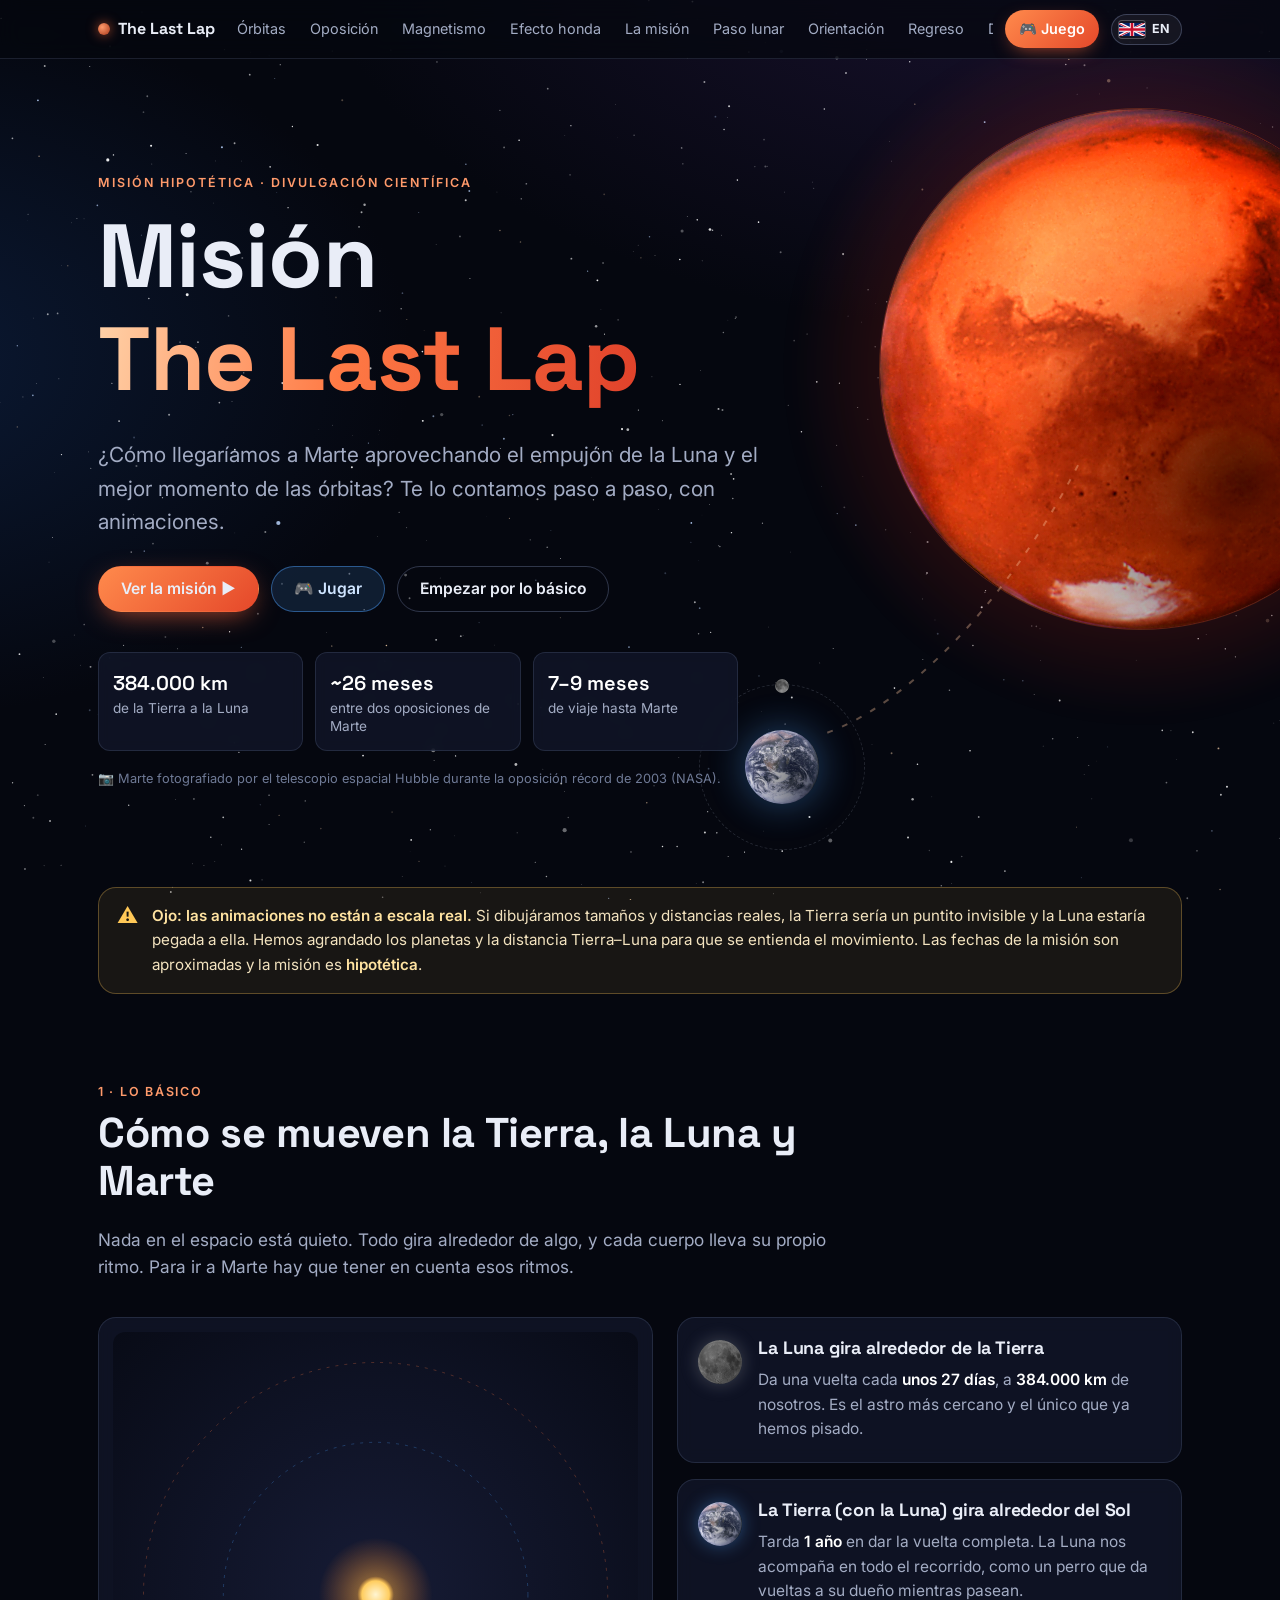
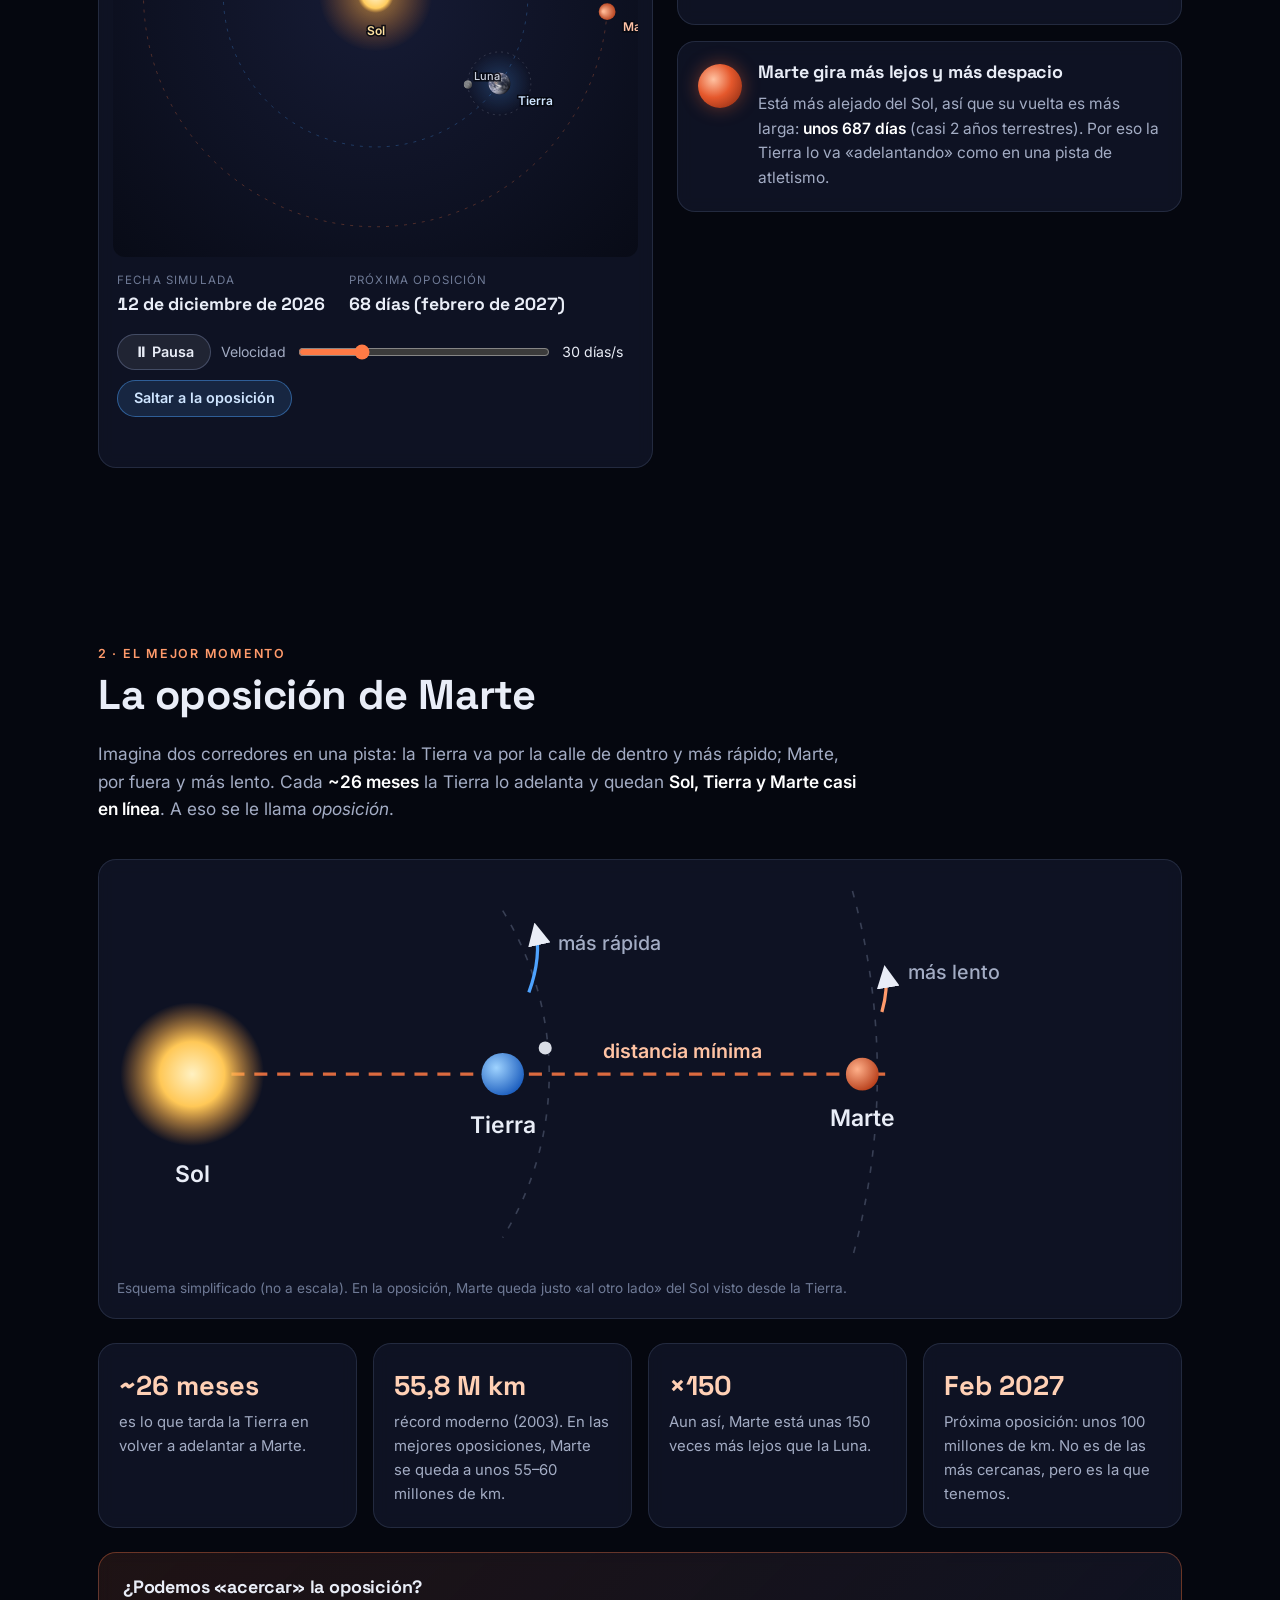
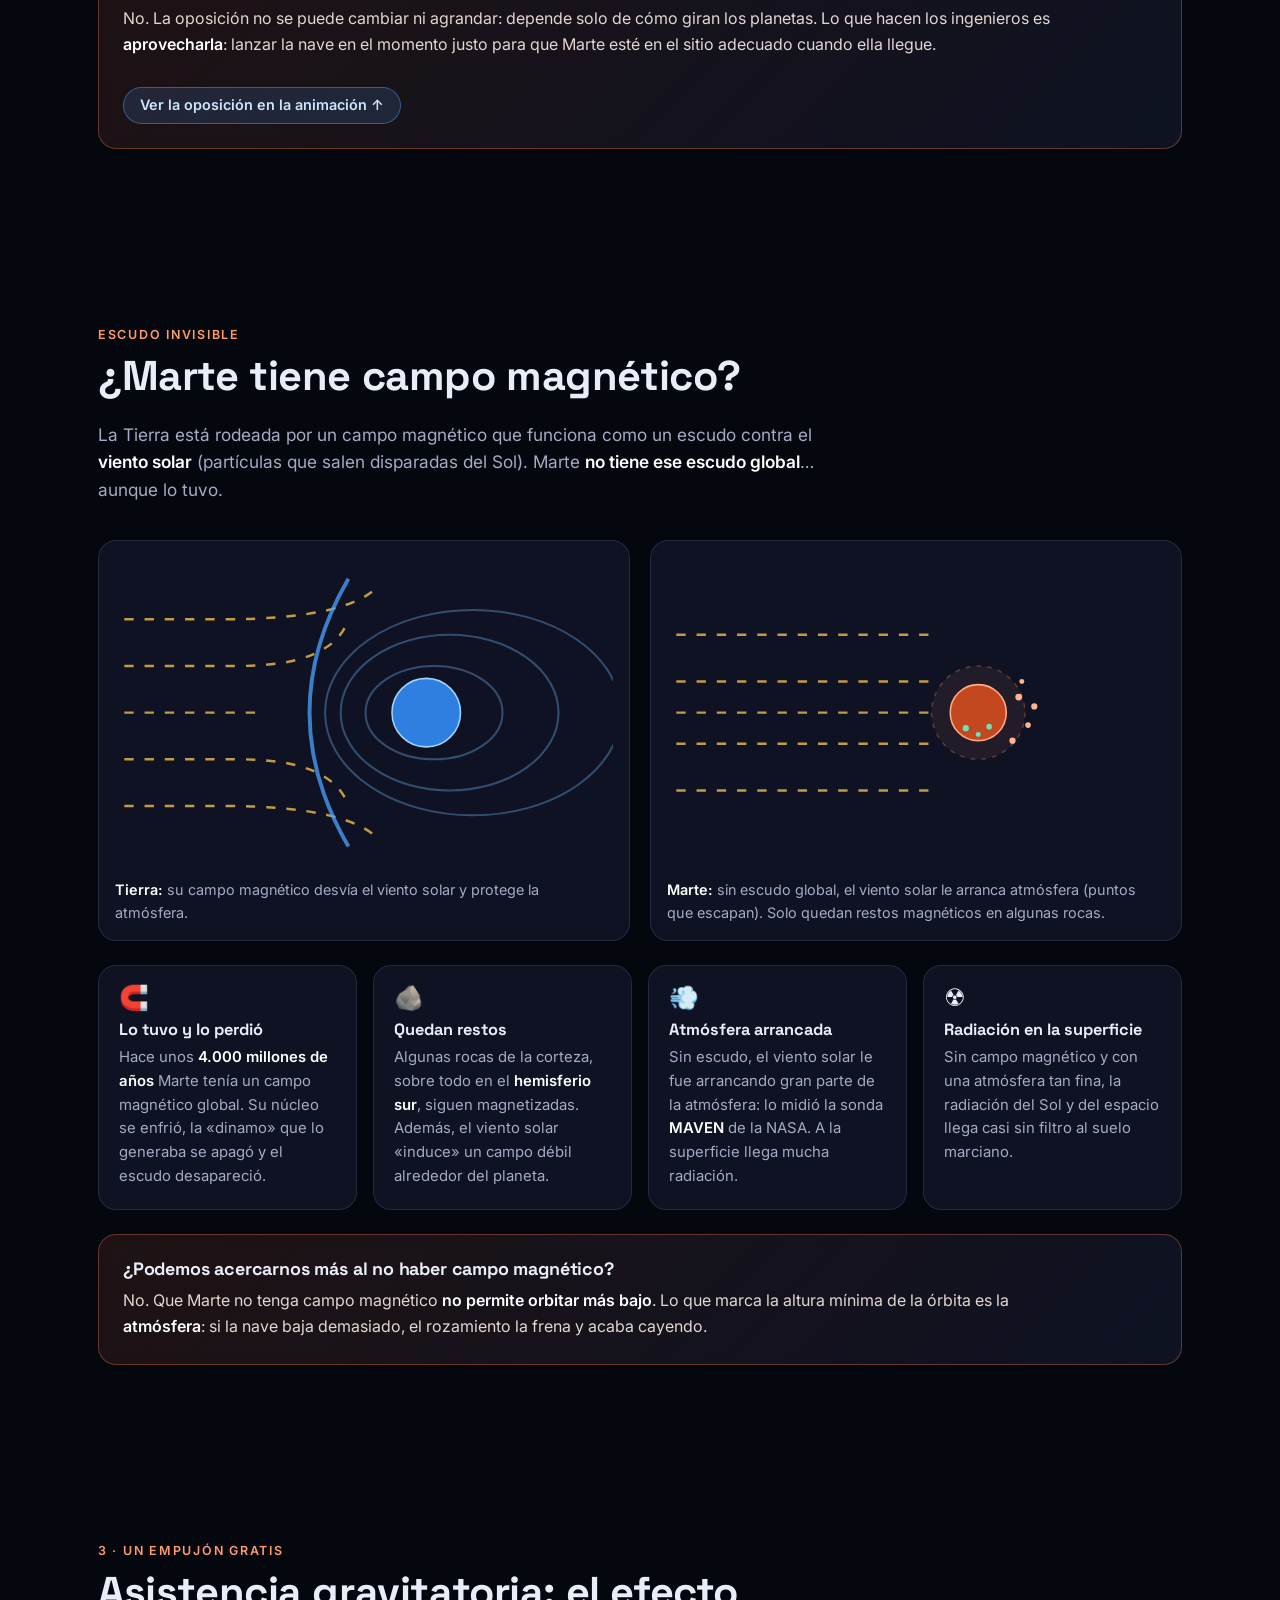
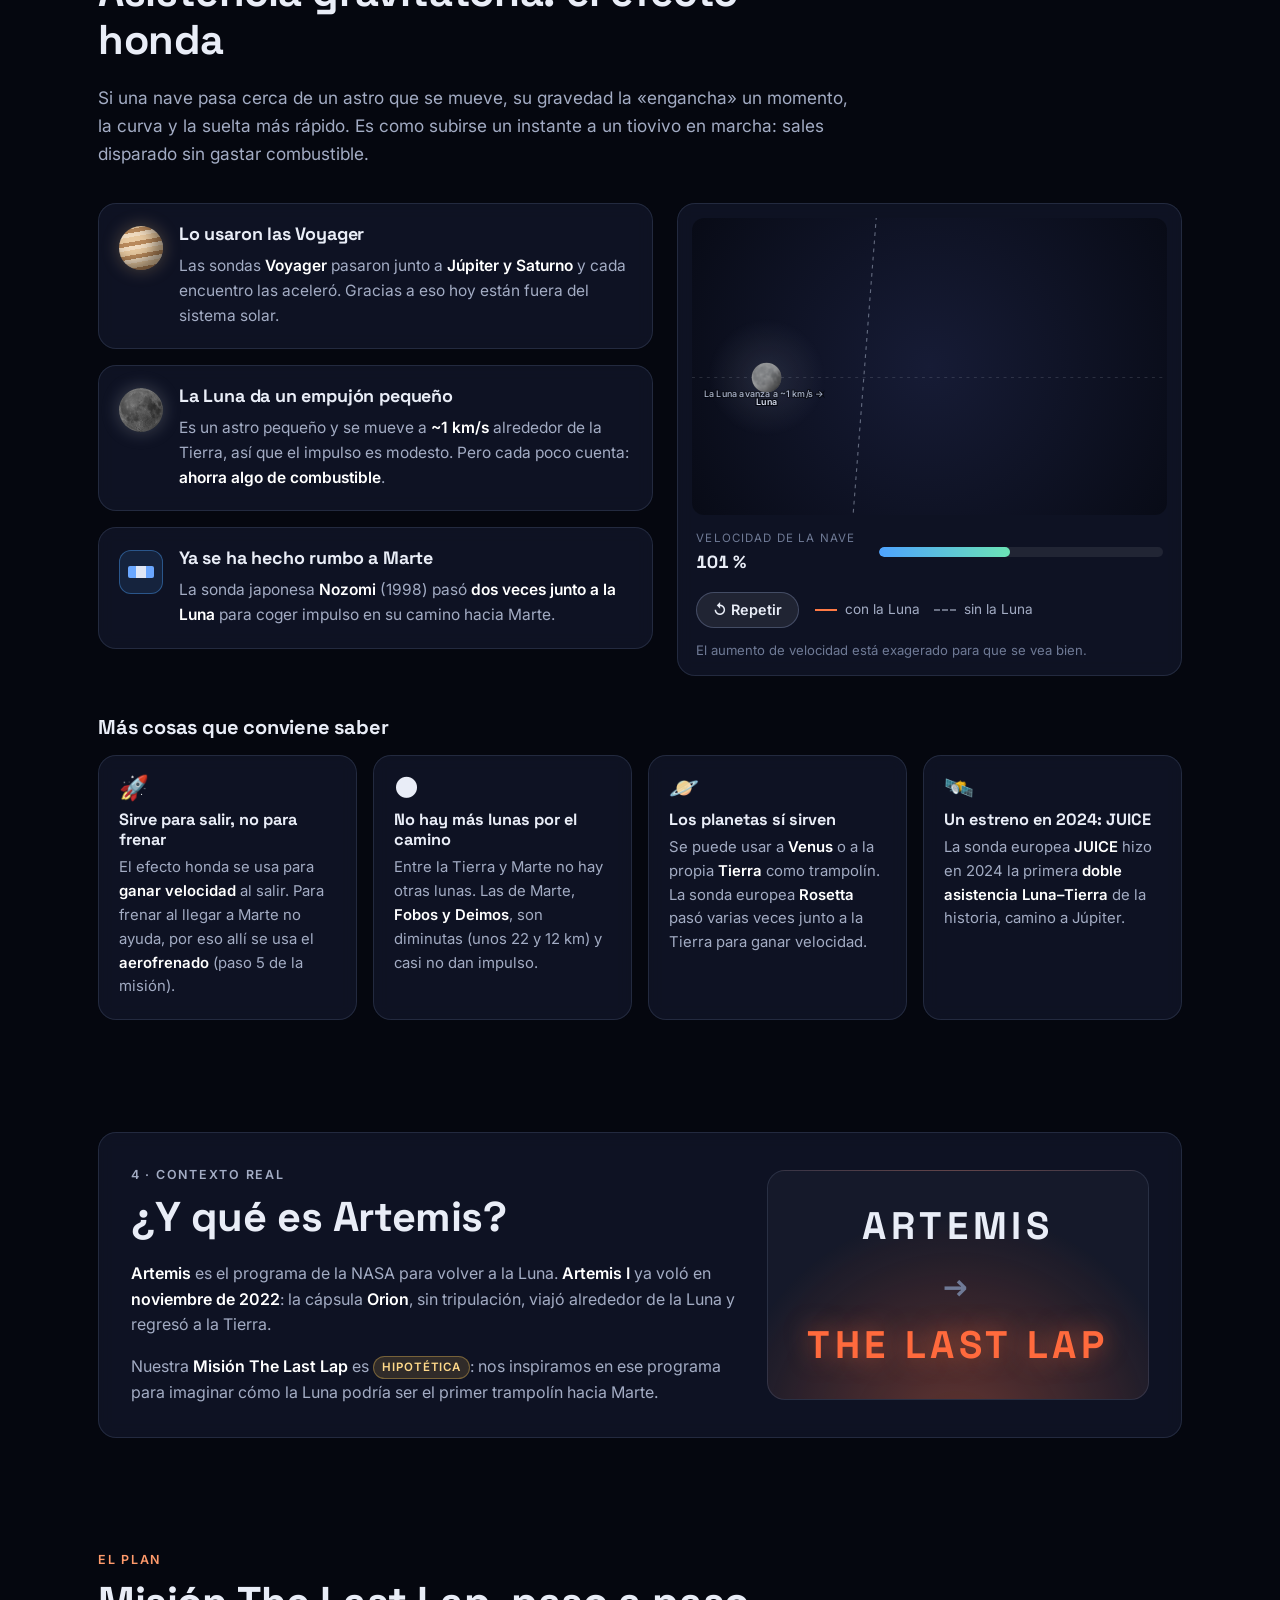
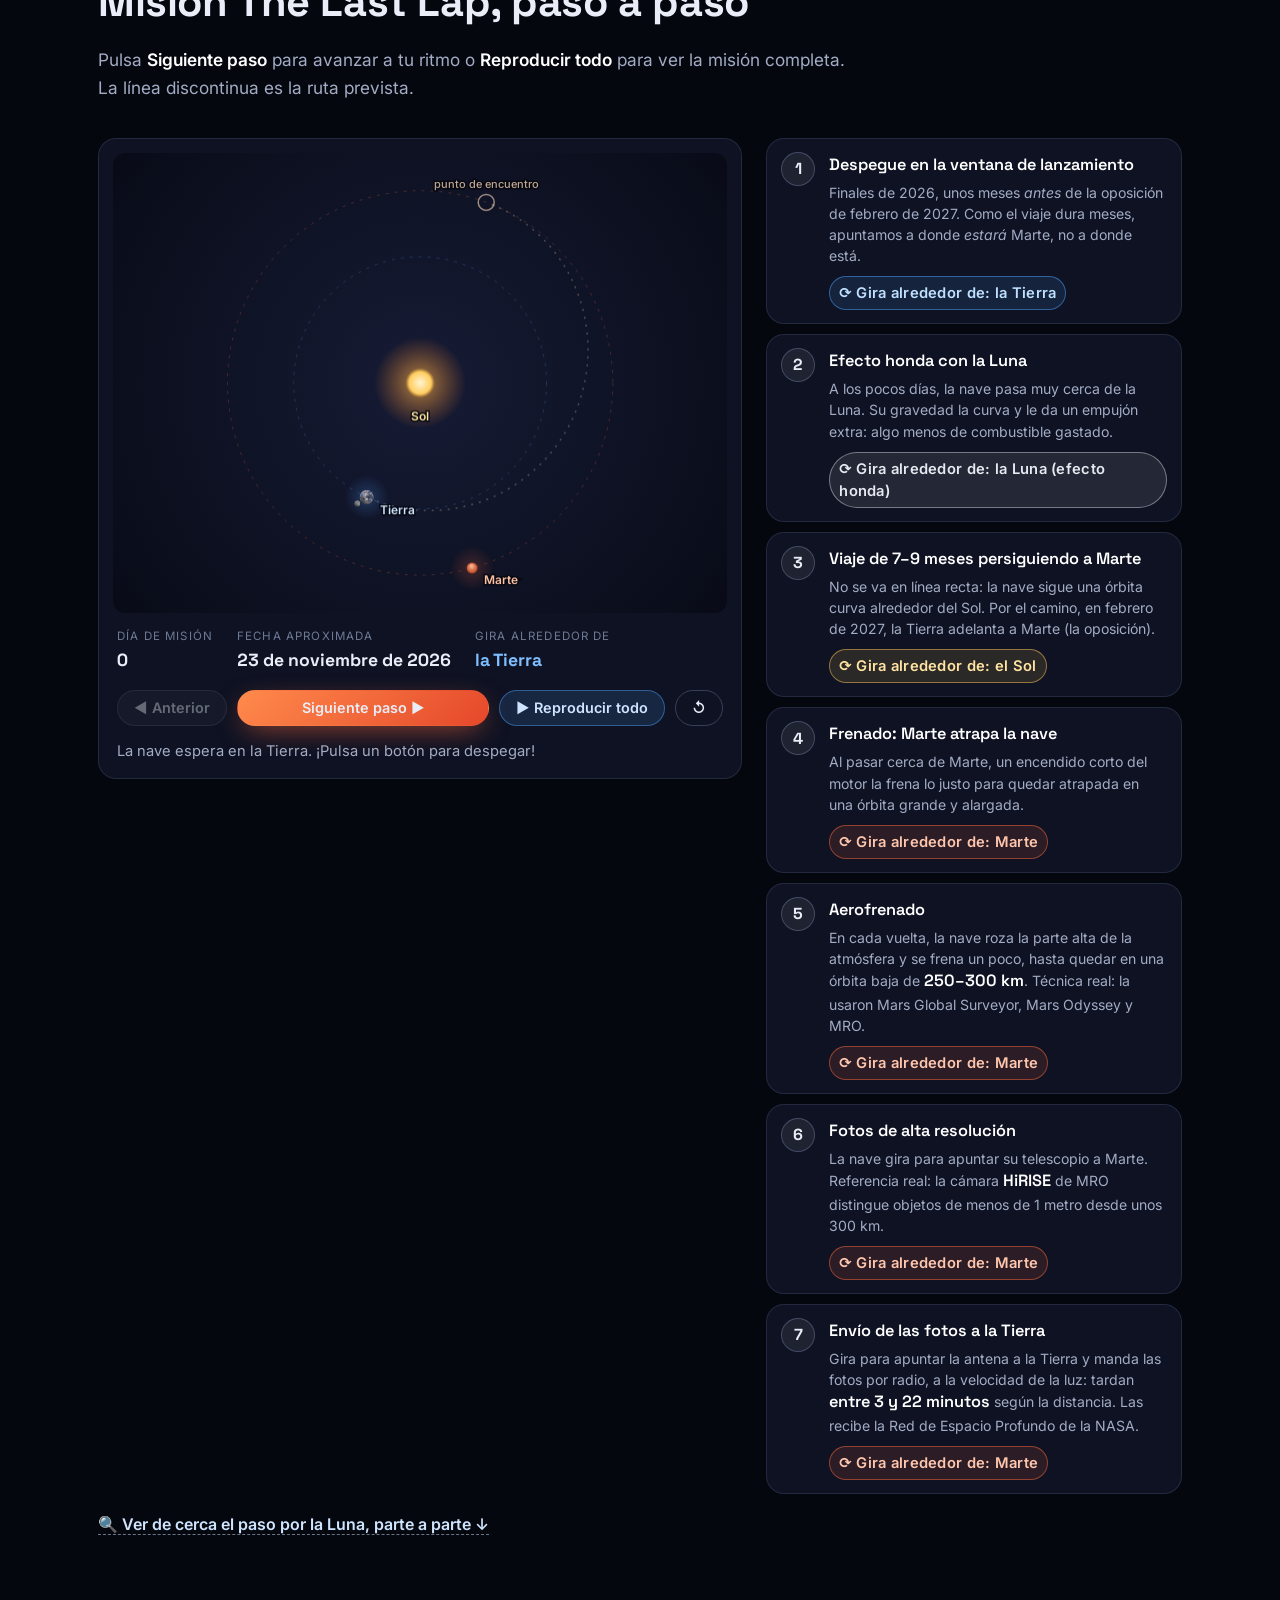
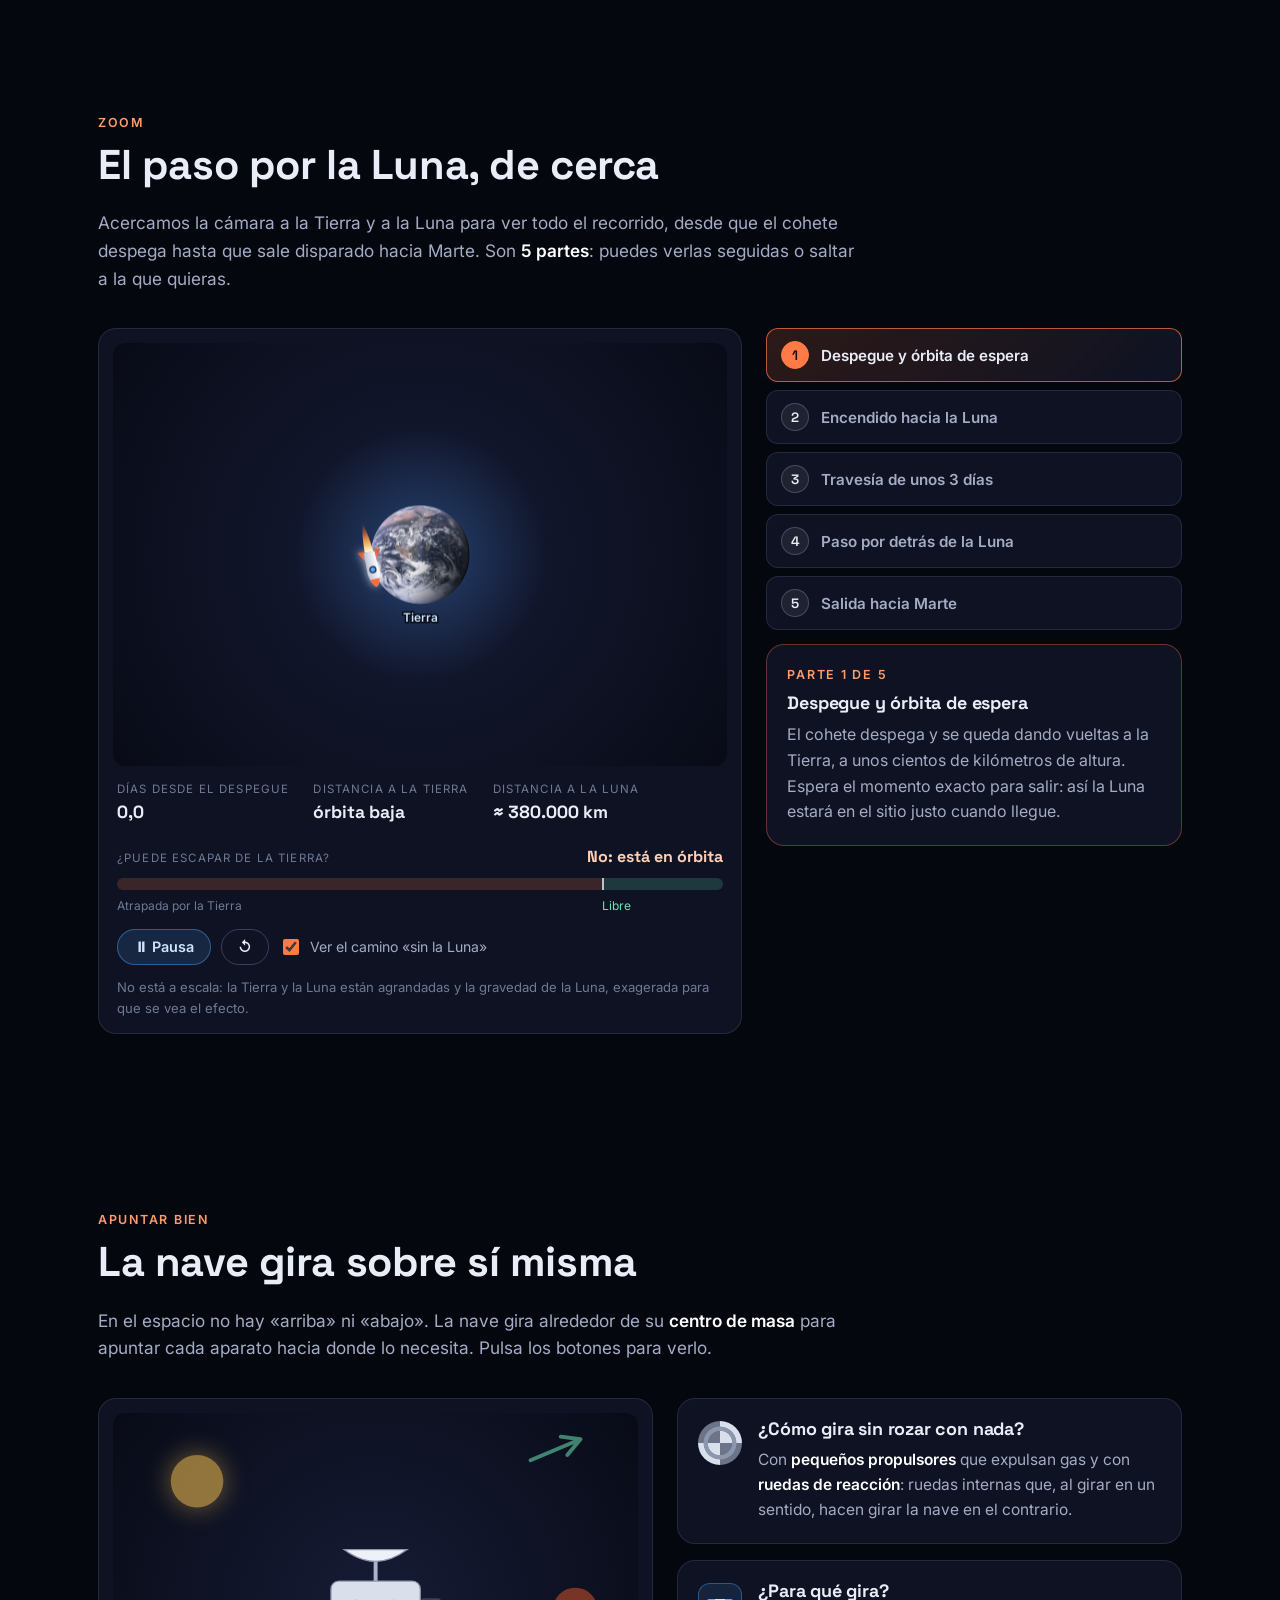
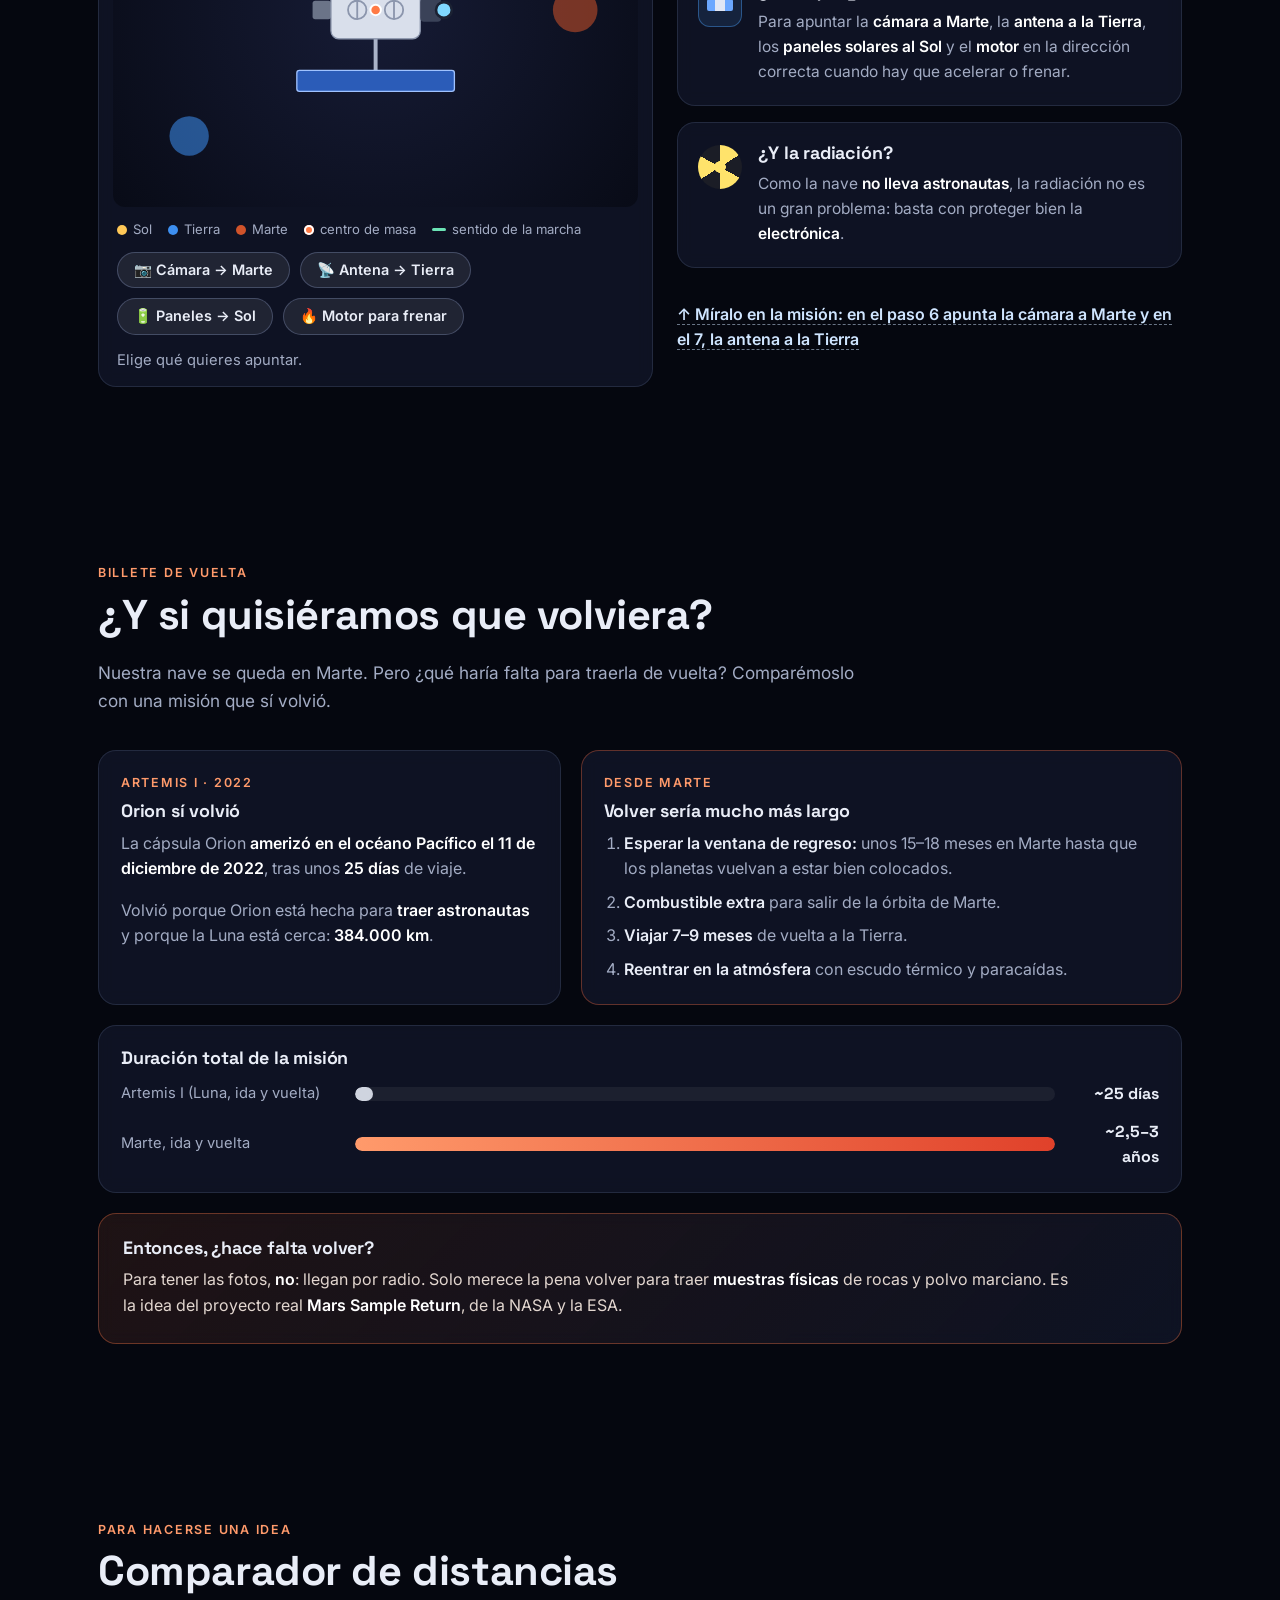
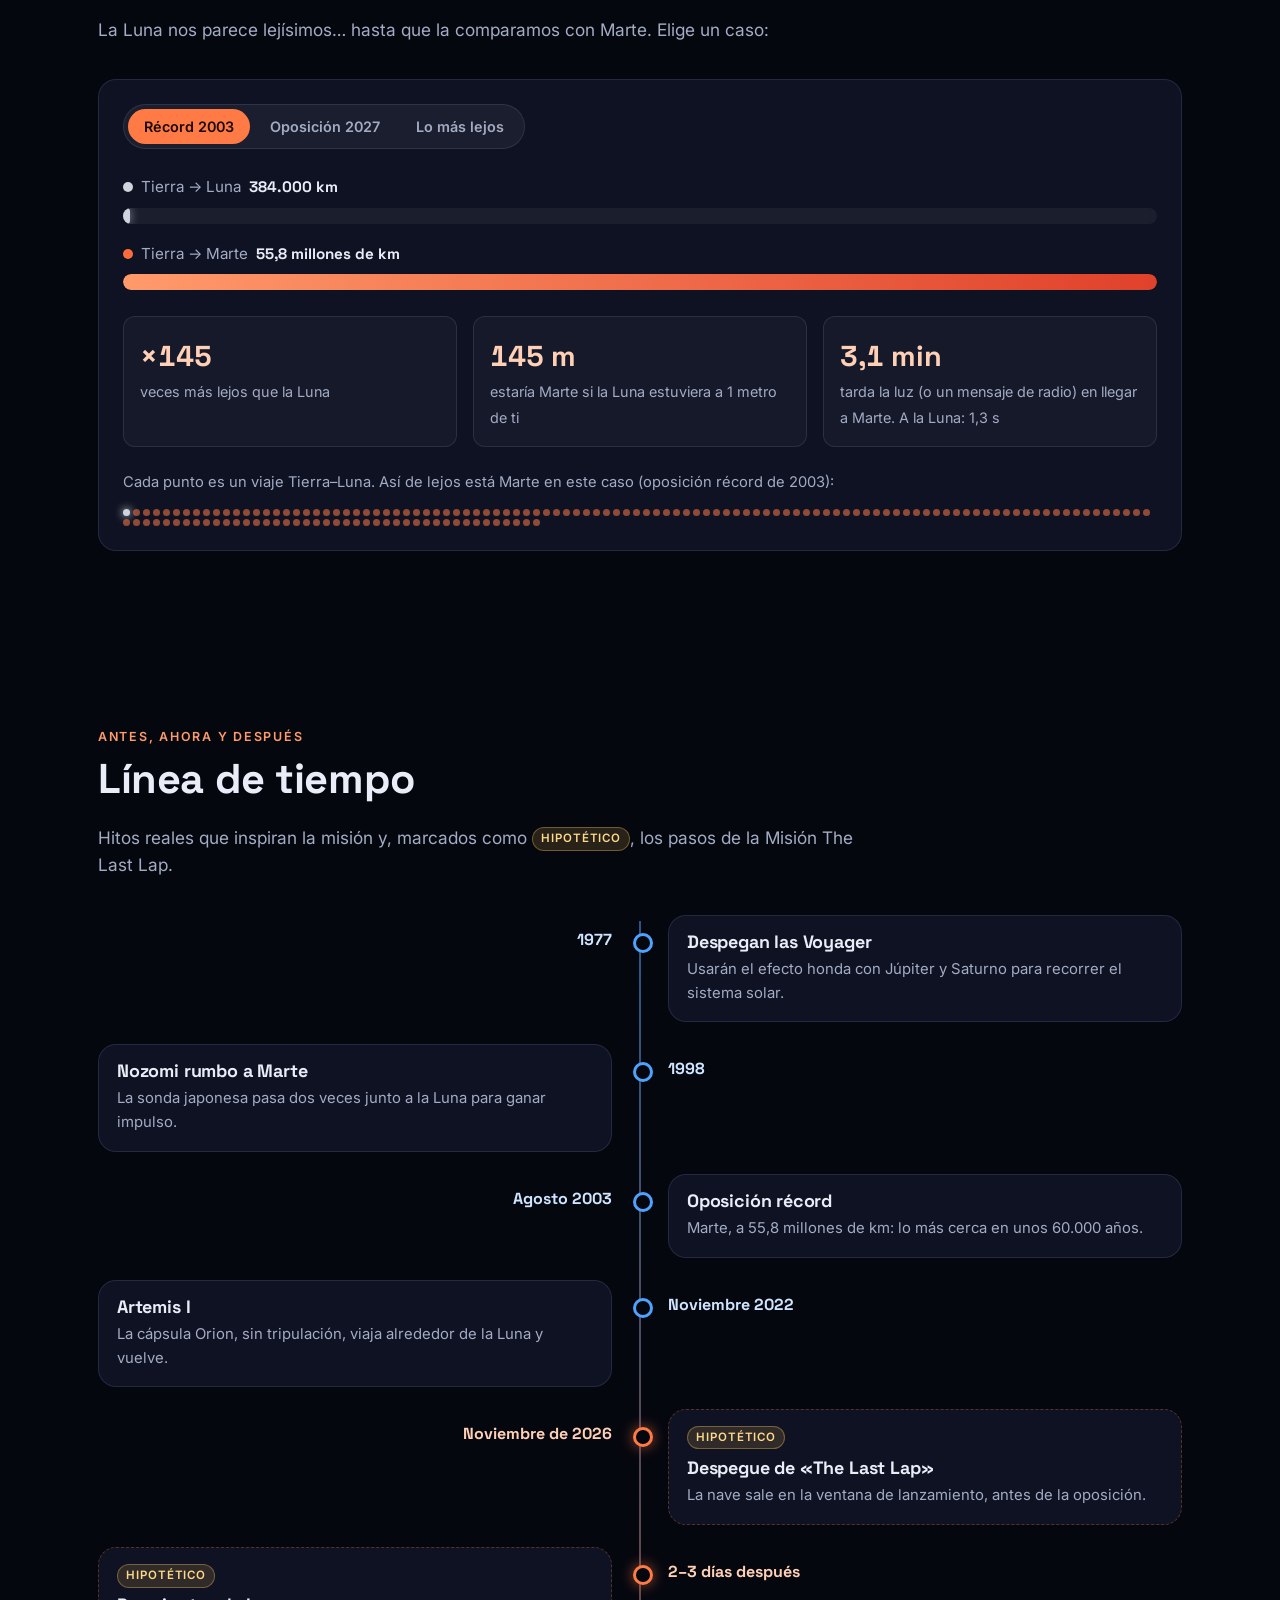
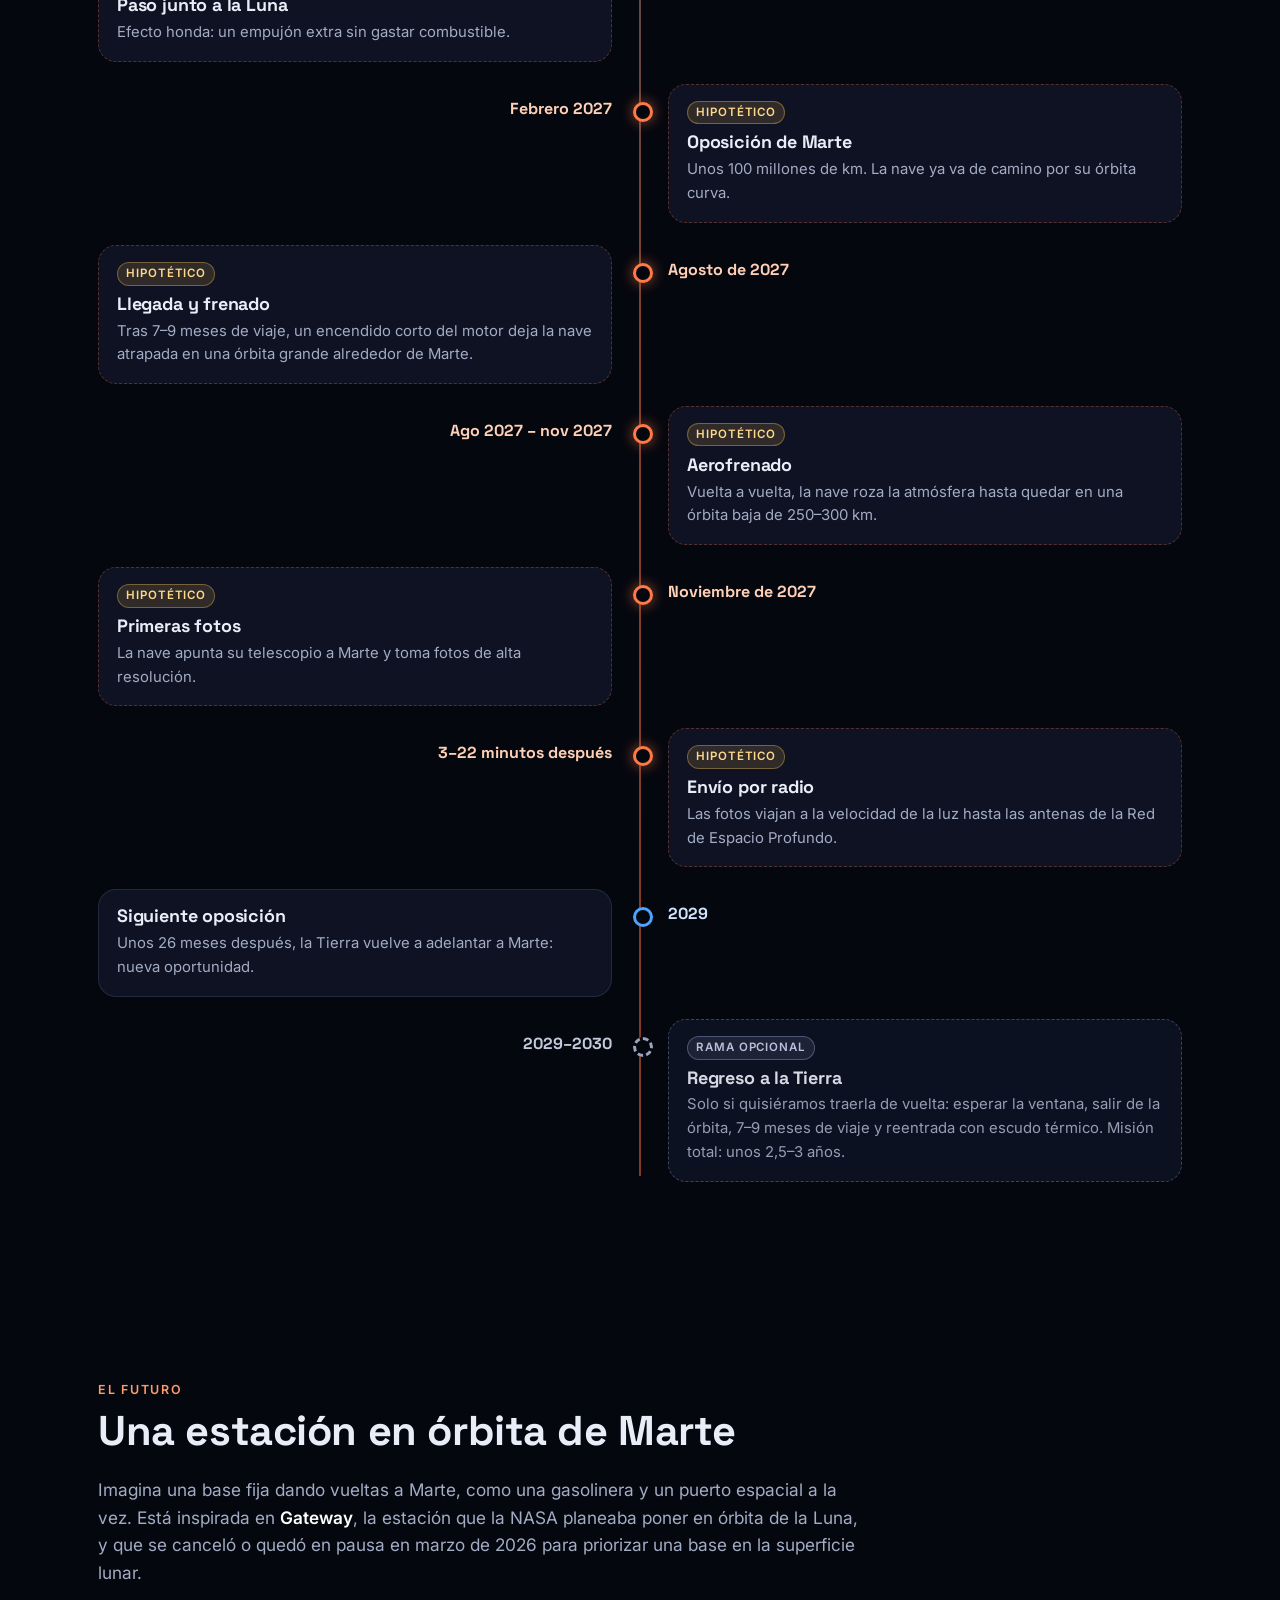
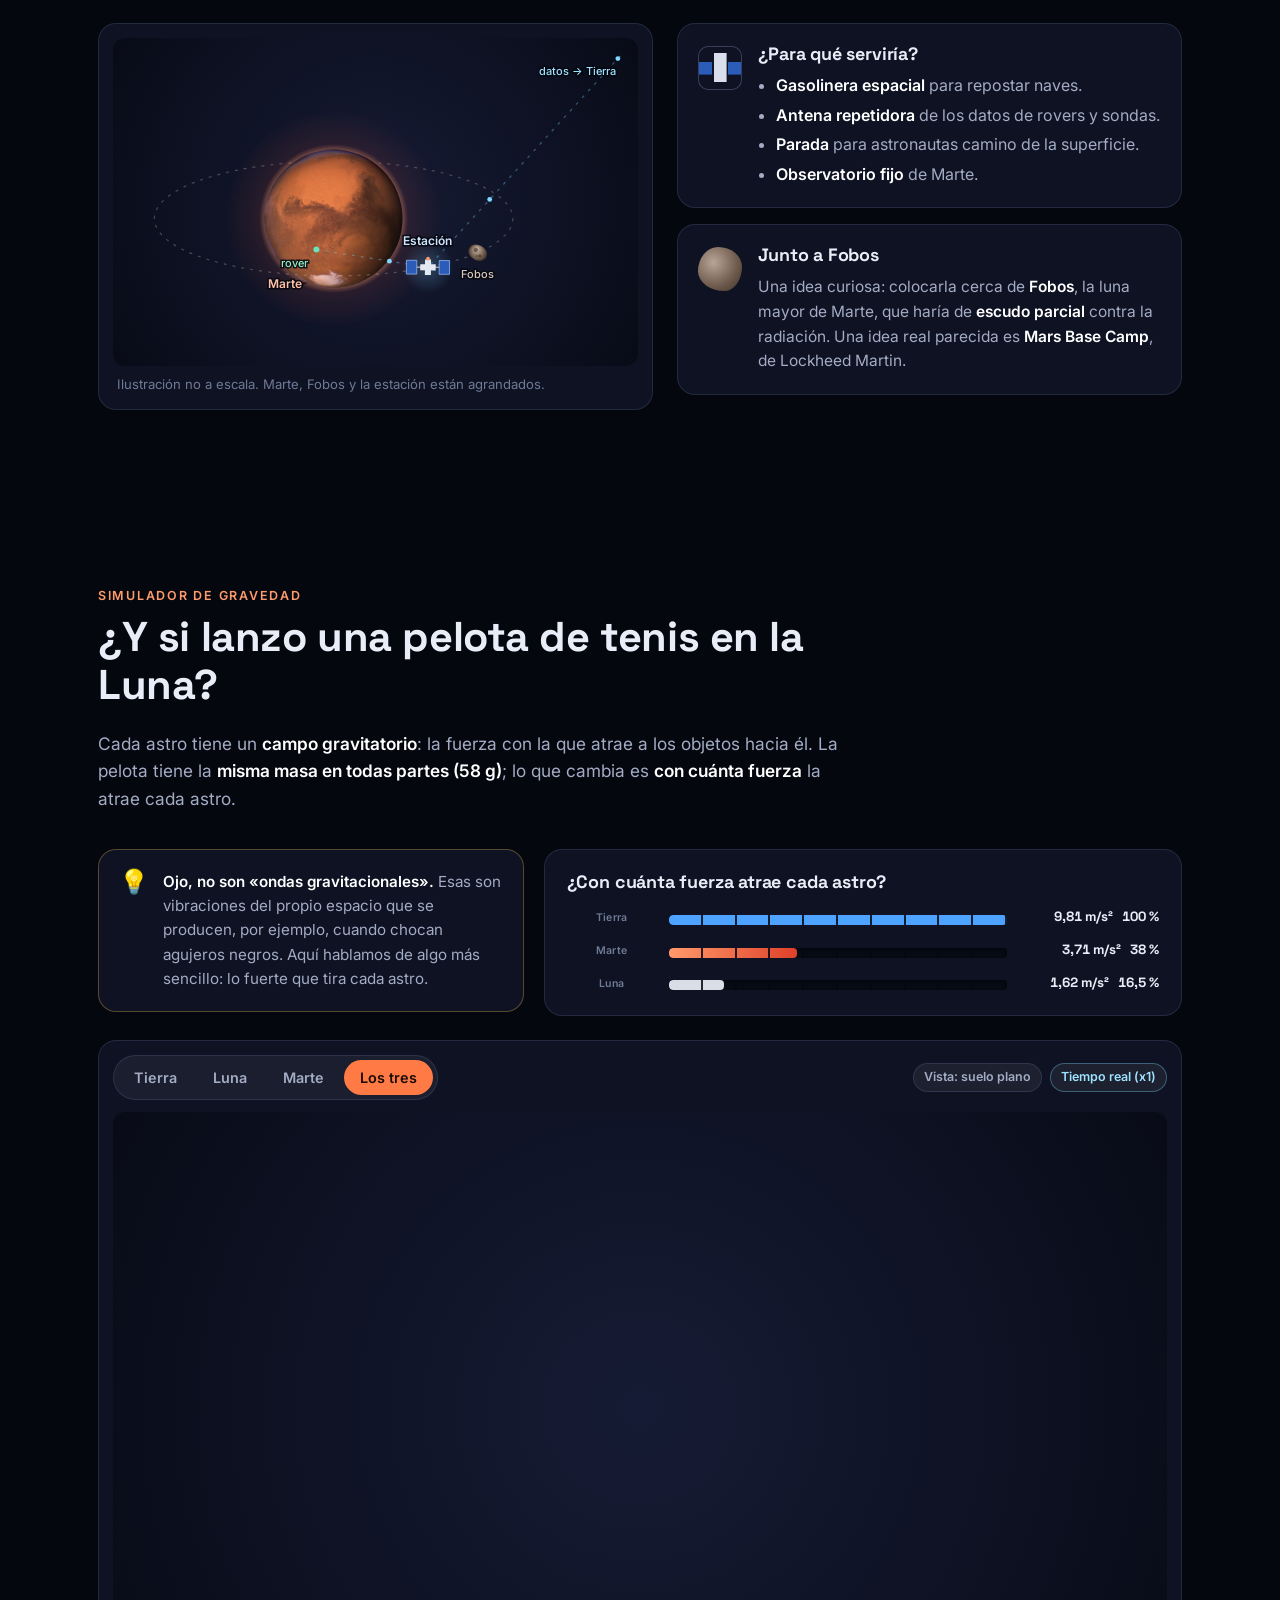
==== commit 84513872: "Voces y personajes en el juego, y minijuego Fotógrafo de Marte" ====
--- a/index.html
+++ b/index.html
@@ -24,8 +24,6 @@
         <a href="#magnetismo">Magnetismo</a>
         <a href="#honda">Efecto honda</a>
         <a href="#mision">La misión</a>
-        <a href="#segmentos">Segmentos</a>
-        <a href="#visor3d">Visor 3D</a>
         <a href="#zoom-luna">Paso lunar</a>
         <a href="#orientacion">Orientación</a>
         <a href="#regreso">Regreso</a>
@@ -34,7 +32,6 @@
         <a href="#estacion">Estación</a>
         <a href="#gravedad">Simulador de gravedad</a>
         <a href="#reto-luna">Reto lunar</a>
-        <a href="#recursos">Recursos</a>
       </nav>
       <a class="game-btn" href="#juego">🎮 Juego</a>
       <button class="lang-btn" id="lang-btn" type="button" aria-label="Switch to English" title="English">
@@ -466,71 +463,6 @@
       </div>
     </section>
 
-    <!-- LOS 4 SEGMENTOS DE UNA MISIÓN -->
-    <section id="segmentos" class="section">
-      <div class="container">
-        <header class="section-head">
-          <p class="kicker">Cómo se organiza una misión</p>
-          <h2>Los 4 segmentos de una misión</h2>
-          <p class="section-lead">Los ingenieros de la NASA dividen cada misión en <strong>cuatro partes, llamadas segmentos</strong>. Cada una tiene sus propios equipos, presupuesto y riesgos. Así se reparte nuestra Misión The Last Lap:</p>
-        </header>
-
-        <figure class="card seg-flow">
-          <svg viewBox="0 0 760 170" role="img" aria-label="Esquema: el segmento de lanzamiento pone la nave en el espacio, la nave y el segmento terrestre intercambian datos y órdenes, y los datos llegan a los científicos">
-            <defs><marker id="seg-arrow" viewBox="0 0 10 10" refX="8" refY="5" markerWidth="7" markerHeight="7" orient="auto"><path d="M0 0 L10 5 L0 10z" fill="currentColor"/></marker></defs>
-            <g class="seg-node launch"><circle cx="80" cy="70" r="46"/><text x="80" y="84" text-anchor="middle" class="seg-ic">🚀</text><text x="80" y="140" text-anchor="middle" class="seg-name">Lanzamiento</text></g>
-            <g class="seg-node space"><circle cx="290" cy="70" r="46"/><text x="290" y="84" text-anchor="middle" class="seg-ic">🛰️</text><text x="290" y="140" text-anchor="middle" class="seg-name">Espacio</text></g>
-            <g class="seg-node ground"><circle cx="490" cy="70" r="46"/><text x="490" y="84" text-anchor="middle" class="seg-ic">📡</text><text x="490" y="140" text-anchor="middle" class="seg-name">Tierra</text></g>
-            <g class="seg-node user"><circle cx="680" cy="70" r="46"/><text x="680" y="84" text-anchor="middle" class="seg-ic">🔬</text><text x="680" y="140" text-anchor="middle" class="seg-name">Usuarios</text></g>
-            <path d="M130 70 H236" class="seg-link" marker-end="url(#seg-arrow)"/><text x="183" y="58" text-anchor="middle" class="seg-lbl">pone en el espacio</text>
-            <path d="M340 60 H436" class="seg-link" marker-end="url(#seg-arrow)"/><path d="M436 82 H344" class="seg-link" marker-end="url(#seg-arrow)"/>
-            <text x="390" y="48" text-anchor="middle" class="seg-lbl">datos</text><text x="390" y="104" text-anchor="middle" class="seg-lbl">órdenes</text>
-            <path d="M540 70 H626" class="seg-link" marker-end="url(#seg-arrow)"/><text x="583" y="58" text-anchor="middle" class="seg-lbl">ciencia</text>
-          </svg>
-        </figure>
-
-        <div class="facts seg-cards">
-          <div class="fact card seg-card launch"><span class="fact-icon" aria-hidden="true">🚀</span><h4>Segmento de lanzamiento</h4><p>El cohete y los servicios que ponen la nave en el espacio.</p><p class="seg-ex"><b>En The Last Lap:</b> el cohete que despega a finales de 2026, en la ventana de lanzamiento.</p></div>
-          <div class="fact card seg-card space"><span class="fact-icon" aria-hidden="true">🛰️</span><h4>Segmento espacial</h4><p>La nave, sus instrumentos y, si los hay, el módulo de aterrizaje o el rover.</p><p class="seg-ex"><b>En The Last Lap:</b> la nave con su cámara, antena, paneles y motor, que pasa por la Luna y frena en Marte.</p></div>
-          <div class="fact card seg-card ground"><span class="fact-icon" aria-hidden="true">📡</span><h4>Segmento terrestre</h4><p>Las antenas y el centro de control que hablan con la nave, reciben los datos y dirigen la misión.</p><p class="seg-ex"><b>En The Last Lap:</b> la Red de Espacio Profundo recibe las fotos tras 3–22 minutos de viaje.</p></div>
-          <div class="fact card seg-card user"><span class="fact-icon" aria-hidden="true">🔬</span><h4>Segmento de usuarios</h4><p>Los científicos y el público que analizan y usan los datos de la misión.</p><p class="seg-ex"><b>En The Last Lap:</b> los científicos que estudian las fotos de Marte… ¡y tú!</p></div>
-        </div>
-        <p class="fine">En el juego, cada capítulo lleva una etiqueta de color con su segmento. Basado en el enfoque de ingeniería de sistemas que describe la NASA en «Design and Develop Science Missions».</p>
-      </div>
-    </section>
-
-    <!-- VISOR 3D -->
-    <section id="visor3d" class="section">
-      <div class="container">
-        <header class="section-head">
-          <p class="kicker">Visor 3D</p>
-          <h2>La misión en tres dimensiones</h2>
-          <p class="section-lead"><strong>Arrastra</strong> para girar la vista, usa la <strong>rueda</strong> o <strong>pellizca</strong> para acercarte y mueve la <strong>línea de tiempo</strong> para ver dónde están los planetas y la nave cada día.</p>
-        </header>
-        <figure class="viz card v3d-card">
-          <canvas id="v3d" class="canvas-v3d" tabindex="0" role="img" aria-label="Visor 3D: el Sol, las órbitas de la Tierra y Marte y la trayectoria de la nave, que se puede girar y recorrer en el tiempo"></canvas>
-          <figcaption class="viz-bar">
-            <div class="readout"><span class="readout-label">Fecha</span><span class="readout-value" id="v3d-date">—</span></div>
-            <div class="readout"><span class="readout-label">Día de misión</span><span class="readout-value" id="v3d-day">0</span></div>
-            <div class="readout"><span class="readout-label">Distancia a la Tierra</span><span class="readout-value" id="v3d-dist">—</span></div>
-            <div class="readout"><span class="readout-label">Fase</span><span class="readout-value" id="v3d-phase">—</span></div>
-          </figcaption>
-          <div class="v3d-time">
-            <button class="btn small accent" id="v3d-play" type="button">▶ Reproducir</button>
-            <input type="range" id="v3d-slider" min="0" max="320" step="1" value="0" aria-label="Día de misión">
-          </div>
-          <div class="controls v3d-events">
-            <button class="btn small" type="button" data-v3d-day="0">🚀 Despegue</button>
-            <button class="btn small" type="button" data-v3d-day="3">🌙 Paso por la Luna</button>
-            <button class="btn small" type="button" data-v3d-day="96">🔭 Oposición</button>
-            <button class="btn small" type="button" data-v3d-day="259">🔴 Llegada</button>
-            <button class="btn small ghost" type="button" id="v3d-reset">↺ Vista inicial</button>
-          </div>
-          <p class="fine">No está a escala: los planetas, la Luna y la inclinación de la órbita de Marte están exagerados para que se vean. Inspirado en NASA Mission Viz.</p>
-        </figure>
-      </div>
-    </section>
-
     <!-- ZOOM: PASO POR LA LUNA -->
     <section id="zoom-luna" class="section">
       <div class="container">
@@ -951,34 +883,31 @@
           <noscript><p>Este juego necesita JavaScript.</p></noscript>
         </div>
         <p class="fine">Historia inventada con fines educativos. Los precios, las probabilidades y las cifras están simplificados para que el juego sea jugable.</p>
-      </div>
-    </section>
-
-    <!-- RECURSOS Y CRÉDITOS -->
-    <section id="recursos" class="section">
-      <div class="container">
-        <header class="section-head">
-          <p class="kicker">Para saber más</p>
-          <h2>Recursos y créditos</h2>
-          <p class="section-lead">Esta web se ha creado para el <strong>NASA Space Apps Challenge</strong> a partir de recursos públicos de la NASA y de otras agencias espaciales. En cada tarjeta indicamos el dato concreto que hemos usado de cada recurso, dónde aparece en la web y el enlace a la fuente oficial:</p>
-        </header>
-        <div class="res-grid">
-          <article class="card res-card"><h3>🧭 Design and Develop Science Missions</h3><p>Presentación de la NASA (marzo de 2025, serie de seminarios «Access to Space for All»).</p><p class="res-data"><b>Dato que usamos:</b> Una misión se divide en 4 segmentos (lanzamiento, espacio, tierra y usuarios) y avanza por fases desde la Pre-Fase A hasta la Fase E.</p><p class="res-use"><b>Dónde:</b> <a href="#segmentos">Los 4 segmentos</a> y la etiqueta de cada capítulo del <a href="#juego">juego</a></p><p class="res-srcp"><a class="res-src" href="https://ntrs.nasa.gov/api/citations/20250002492/downloads/Design%20and%20Develop%20Science%20Mission_03262025.pdf" target="_blank" rel="noopener">Ver la fuente oficial ↗</a></p></article>
-          <article class="card res-card"><h3>🛰️ GMAT (General Mission Analysis Tool)</h3><p>Programa libre de la NASA (Goddard) para diseñar y optimizar misiones.</p><p class="res-data"><b>Dato que usamos:</b> Modela órbitas bajas, geoestacionarias, lunares e interplanetarias, ventanas de lanzamiento y maniobras; se usa con interfaz gráfica o con su propio lenguaje de guiones.</p><p class="res-use"><b>Dónde:</b> La transferencia de Hohmann de 259 días del <a href="#visor3d">visor 3D</a>, la <a href="#oposicion">ventana de lanzamiento</a> y la <a href="#honda">asistencia gravitatoria</a></p><p class="res-srcp"><a class="res-src" href="https://etd.gsfc.nasa.gov/capabilities/capabilities-listing/general-mission-analysis-tool-gmat/" target="_blank" rel="noopener">Ver la fuente oficial ↗</a></p></article>
-          <article class="card res-card"><h3>📈 Concept Maturity Levels (CML)</h3><p>Escala del JPL (Wessen y otros, 2013) para medir lo maduro que está un concepto de misión.</p><p class="res-data"><b>Dato que usamos:</b> CML 1: idea «en una servilleta»; CML 2: viabilidad inicial; CML 3: espacio de opciones; CML 4: diseño puntual. Los niveles 1–4 se trabajan antes de la Fase A.</p><p class="res-use"><b>Dónde:</b> Los 4 pasos de la preparación del <a href="#juego">juego</a>, con esos mismos nombres</p><p class="res-srcp"><a class="res-src" href="https://ntrs.nasa.gov/citations/20150007816" target="_blank" rel="noopener">Ver la fuente oficial ↗</a></p></article>
-          <article class="card res-card"><h3>🏗️ Mission Design Lab (MDL)</h3><p>Laboratorio de diseño colaborativo del Centro Goddard de la NASA.</p><p class="res-data"><b>Dato que usamos:</b> Ofrece estudios cada vez más profundos: «office hours» (~1 hora, lluvia de ideas y grandes retos), desarrollo del concepto (unas medias jornadas: viabilidad y riesgos), estudios de alternativas y diseño puntual.</p><p class="res-use"><b>Dónde:</b> Cada decisión del <a href="#juego">juego</a> compara opciones con su coste, riesgo y beneficio, como un estudio de alternativas</p><p class="res-srcp"><a class="res-src" href="https://etd.gsfc.nasa.gov/capabilities/integrated-design-center/mission-design-lab" target="_blank" rel="noopener">Ver la fuente oficial ↗</a></p></article>
-          <article class="card res-card"><h3>🌐 NASA Mission Viz</h3><p>«Web-based Space Mission Visualization», proyecto de software libre de la NASA.</p><p class="res-data"><b>Dato que usamos:</b> Simulaciones 3D de astros, naves y trayectorias que funcionan en el navegador sin complementos (WebGL), con trayectorias que pueden venir de GMAT.</p><p class="res-use"><b>Dónde:</b> El <a href="#visor3d">visor 3D</a>: también funciona en el navegador sin complementos y recorre la trayectoria en el tiempo</p><p class="res-srcp"><a class="res-src" href="https://nasa.github.io/mission-viz" target="_blank" rel="noopener">Ver la fuente oficial ↗</a></p></article>
-          <article class="card res-card"><h3>🔭 Build It Yourself: Satellite!</h3><p>Juego educativo de la NASA (Goddard, 2012), inspirado en el telescopio James Webb.</p><p class="res-data"><b>Dato que usamos:</b> El objetivo científico decide las longitudes de onda, los instrumentos y la óptica; las opciones que no encajan salen en gris; tiene 3 niveles y, tras el lanzamiento, muestra misiones reales con datos parecidos.</p><p class="res-use"><b>Dónde:</b> El objetivo científico del <a href="#juego">juego</a>: solo un instrumento encaja (los demás salen apagados) y al final se muestran misiones reales parecidas</p><p class="res-srcp"><a class="res-src" href="https://science.nasa.gov/mission/webb/game-build-it-yourself/" target="_blank" rel="noopener">Ver la fuente oficial ↗</a></p></article>
-          <article class="card res-card"><h3>📦 CubeSat 101</h3><p>Guía de la Iniciativa de Lanzamiento de CubeSats de la NASA (revisión de octubre de 2017, elaborada por Cal Poly).</p><p class="res-data"><b>Dato que usamos:</b> Recorre todas las fases de una misión para quien la hace por primera vez: concepto de operaciones, lanzadores, modelos de misión, licencias, lanzamiento y operación.</p><p class="res-use"><b>Dónde:</b> La <a href="#cronologia">línea de tiempo</a> y el orden de la preparación del <a href="#juego">juego</a> (concepto → lanzador → operación)</p><p class="res-srcp"><a class="res-src" href="https://www.nasa.gov/wp-content/uploads/2017/03/nasa_csli_cubesat_101_508.pdf" target="_blank" rel="noopener">Ver la fuente oficial ↗</a></p></article>
-          <article class="card res-card"><h3>🥽 Visualize a Space Mission Using VR</h3><p>Reto del NASA Space Apps Challenge 2023.</p><p class="res-data"><b>Dato que usamos:</b> Pide mostrar una misión completa: concepto, trayectorias (órbita terrestre, paso Tierra–Luna, órbitas planetarias), cronología de eventos y visión en 3D.</p><p class="res-use"><b>Dónde:</b> El <a href="#visor3d">visor 3D</a> con su línea de tiempo, la <a href="#mision">misión paso a paso</a> y la <a href="#cronologia">cronología</a></p><p class="res-srcp"><a class="res-src" href="https://www.spaceappschallenge.org/" target="_blank" rel="noopener">Ver la fuente oficial ↗</a></p></article>
-          <article class="card res-card"><h3>🍁 Agencia Espacial Canadiense (CSA)</h3><p>Juegos y actividades digitales para jóvenes y docentes.</p><p class="res-data"><b>Dato que usamos:</b> Incluye el juego educativo gratuito «Mission: Astronaut» y «Tomatosphere Adventure», en el que se cultivan tomates en Marte.</p><p class="res-use"><b>Dónde:</b> La idea de aprender jugando del <a href="#juego">juego</a> y los <a href="#reto-luna">retos</a>, con minijuegos dentro de la misión</p><p class="res-srcp"><a class="res-src" href="https://www.asc-csa.gc.ca/eng/youth-educators/digital-games-and-activities.asp" target="_blank" rel="noopener">Ver la fuente oficial ↗</a></p></article>
-        </div>
-        <p class="res-links">Más información: <a href="https://www.spaceappschallenge.org/" target="_blank" rel="noopener">NASA Space Apps Challenge ↗</a> · <a href="https://www.nasa.gov/" target="_blank" rel="noopener">NASA ↗</a> · <a href="https://www.jpl.nasa.gov/" target="_blank" rel="noopener">JPL ↗</a> · <a href="https://eyes.nasa.gov/" target="_blank" rel="noopener">NASA’s Eyes ↗</a></p>
-        <aside class="card nasa-note" role="note">
-          <h3>Aviso</h3>
-          <p><strong>The Last Lap es un proyecto educativo independiente.</strong> La NASA no respalda a ninguna entidad que no pertenezca al Gobierno de EE. UU. y no es responsable de la información de los sitios web ajenos a él. Las fotos de la NASA se usan como material de dominio público, sin que eso implique su respaldo. Al usar datos de otros sitios web, se respetan sus condiciones de uso.</p>
-          <p class="nasa-orig" lang="en">“NASA does not endorse any non-U.S. Government entity and is not responsible for information contained on non-U.S. Government websites.”</p>
-        </aside>
+
+        <div id="foto-marte" class="reto">
+          <h3 class="sub-head">📸 Fotógrafo de Marte</h3>
+          <p class="reto-lead">La nave da una vuelta a Marte a <strong>400 km de altura</strong> y el suelo pasa a toda velocidad por debajo. <strong>Toca o haz clic</strong> donde quieras hacer cada foto. Tienes <strong>8 fotos</strong> y una sola vuelta, así que no las gastes en la zona de noche.</p>
+
+          <figure class="viz card game-card">
+            <ul class="game-goals pg-goals">
+              <li data-t="cap"><span class="goal-stars">🧊</span>Casquete polar</li>
+              <li data-t="olympus"><span class="goal-stars">🌋</span>Monte Olimpo</li>
+              <li data-t="phobos"><span class="goal-stars">🥔</span>Fobos</li>
+              <li data-t="valles"><span class="goal-stars">🏞️</span>Valles Marineris</li>
+              <li data-t="rover"><span class="goal-stars">🤖</span>Un rover</li>
+              <li data-t="storm"><span class="goal-stars">🌪️</span>Tormenta de polvo</li>
+            </ul>
+            <canvas id="pgame" class="canvas-game canvas-photo" tabindex="0" role="img" aria-label="Juego: el suelo de Marte pasa por debajo de la nave; toca para hacer fotos de los lugares de la lista"></canvas>
+            <div class="pg-hud" id="pg-hud" aria-live="off"></div>
+            <div class="game-result" id="pg-result" aria-live="polite"></div>
+            <div class="pg-gallery" id="pg-gallery"></div>
+            <div class="controls">
+              <button class="btn small primary" id="pg-start" type="button">▶ Empezar la vuelta</button>
+              <button class="btn small ghost" id="pg-reset" type="button">↺ Otra vez</button>
+            </div>
+            <p class="fine">Cuanto más centrado esté el objetivo en el visor, más estrellas. Simplificado: el mapa no está a escala y en la realidad una vuelta dura casi 2 horas, no 50 segundos.</p>
+          </figure>
+        </div>
       </div>
     </section>
   </main>
@@ -987,7 +916,6 @@
     <div class="container">
       <p><strong>Misión The Last Lap</strong> es una misión hipotética con fines educativos. Datos aproximados; las animaciones no están a escala real.</p>
       <p class="photo-credit">📷 Fotos: la Tierra, tripulación del Apollo 17 (NASA); la Luna, sonda Lunar Reconnaissance Orbiter (NASA); Marte, telescopio espacial Hubble (NASA).</p>
-      <p class="photo-credit">Proyecto para el NASA Space Apps Challenge. La NASA no respalda este proyecto. <a href="#recursos">Recursos y créditos</a></p>
     </div>
   </footer>
 
--- a/styles.css
+++ b/styles.css
@@ -1081,96 +1081,43 @@
 .card.adv { backdrop-filter: none; -webkit-backdrop-filter: none; background: #0d1326; }
 .adv-screen, .adv-scene { contain: paint; }
 
-/* Objetivo científico, CML y segmentos */
-.adv-scene .goal-pick { cursor: pointer; transition: opacity .3s; }
-.adv-scene .goal-pick.off { opacity: .4; }
-.adv-scene .gp-ring { fill: #0d1428; stroke: #3a4566; stroke-width: 3; }
-.adv-scene .goal-pick:hover .gp-ring { stroke: #ffb36b; }
-.adv-scene .goal-pick.on .gp-ring { stroke: #ffc857; stroke-width: 5; fill: rgba(255,200,87,.15); }
-.adv-scene .gp-line { stroke: rgba(255,200,87,.0); stroke-width: 2; stroke-dasharray: 4 5; fill: none; }
-.adv-scene .goal-pick.on .gp-line { stroke: rgba(255,200,87,.8); }
-.cml-steps { list-style: none; margin: 0 0 10px; padding: 0; display: grid; grid-template-columns: repeat(5, minmax(0, 1fr)); gap: 4px; }
-.cml-steps li { display: flex; flex-direction: column; align-items: center; gap: 1px; padding: 4px 2px; border-radius: 8px; font-size: .66rem; color: var(--faint); background: rgba(255,255,255,.03); border: 1px solid var(--border); text-align: center; line-height: 1.2; }
-.cml-steps li b { font: 700 .7rem var(--display); color: var(--muted); }
-.cml-steps li.done { border-color: rgba(107,227,181,.4); color: #8ff0c8; }
-.cml-steps li.done b { color: #8ff0c8; }
-.cml-steps li.now { border-color: #ffc857; background: rgba(255,200,87,.12); color: var(--text); }
-.cml-steps li.now b { color: #ffe08a; }
-.seg-chip { display: inline-block; margin-left: 4px; padding: 1px 8px; border-radius: 999px; font: 600 .66rem var(--font); letter-spacing: .02em; text-transform: none; vertical-align: 1px; border: 1px solid; }
-.seg-launch { color: #ffb36b; border-color: rgba(255,179,107,.5); background: rgba(255,122,69,.1); }
-.seg-space { color: #9fd3ff; border-color: rgba(159,211,255,.45); background: rgba(78,163,255,.1); }
-.seg-ground { color: #8ff0c8; border-color: rgba(143,240,200,.45); background: rgba(107,227,181,.08); }
-.seg-user { color: #e0b8ff; border-color: rgba(224,184,255,.45); background: rgba(197,139,255,.1); }
-.adv-sub { margin: 10px 0 0; font: 600 .78rem var(--font); color: var(--muted); }
-.adv-sub + .adv-opts { margin-top: 6px; }
-.adv-real { margin-top: 10px; padding: 9px 12px; border-radius: 10px; background: rgba(197,139,255,.08); border: 1px solid rgba(197,139,255,.3); }
-.adv-real .adv-sub { margin: 0 0 4px; color: #e0b8ff; }
-.adv-real ul { margin: 0; padding-left: 18px; font-size: .8rem; color: var(--muted); line-height: 1.45; }
-.adv-real b { color: var(--text); }
-@media (max-width: 600px) { .cml-steps li span { display: none; } .cml-steps { margin-bottom: 6px; } }
-.adv-sub-note { font-weight: 500; color: var(--faint); }
-.adv-opts.instr-row { grid-template-columns: repeat(4, minmax(0, 1fr)); gap: 6px; }
-.instr-row .adv-opt { padding: 7px 6px; align-items: center; text-align: center; }
-.instr-row .adv-opt-head { flex-direction: column; gap: 2px; }
-.instr-row .adv-opt-name { font-size: .74rem; justify-content: center; }
-.instr-row .adv-cost { margin: 0; font-size: .68rem; }
-.instr-row .adv-opt-desc, .instr-row .adv-why { display: none; }
-.adv-opts.tools3 { grid-template-columns: repeat(3, minmax(0, 1fr)); gap: 6px; }
-.tools3 .adv-opt { padding: 7px 9px; }
-.tools3 .adv-opt-desc { -webkit-line-clamp: 1; }
-.tools3 .adv-opt-head { flex-wrap: wrap; }
-.tools3 .adv-opt-name { font-size: .8rem; }
-.tools3 .adv-cost { font-size: .7rem; }
-@media (max-width: 600px) { .adv-opts.tools3 { grid-template-columns: repeat(2, minmax(0, 1fr)); } .instr-row .adv-opt-name { font-size: .66rem; } }
-@media (max-width: 600px) {
-  .adv-opts.tools3 { grid-template-columns: repeat(3, minmax(0, 1fr)); }
-  .tools3 .adv-opt { padding: 6px 5px; align-items: center; text-align: center; }
-  .tools3 .adv-opt-head { flex-direction: column; gap: 1px; }
-  .tools3 .adv-opt-name { font-size: .66rem; justify-content: center; }
-  .tools3 .adv-cost { margin: 0; }
-  .tools3 .adv-opt-desc, .tools3 .adv-why { display: none; }
-  .adv-sub-note { display: block; font-size: .7rem; }
-}
-@media (max-width: 600px) { .cml-steps { display: none; } }
-@media (max-width: 600px) { .adv-sub-note { display: none; } }
-
-/* Los 4 segmentos */
-.seg-flow { padding: 14px 10px 4px; margin: 0 0 18px; }
-.seg-flow svg { display: block; width: 100%; height: auto; max-height: 210px; }
-.seg-node circle { fill: #10172b; stroke-width: 3; }
-.seg-node.launch circle { stroke: #ffb36b; } .seg-node.space circle { stroke: #9fd3ff; } .seg-node.ground circle { stroke: #8ff0c8; } .seg-node.user circle { stroke: #e0b8ff; }
-.seg-ic { font-size: 38px; }
-.seg-name { fill: var(--text); font: 700 15px var(--display); }
-.seg-link { stroke: #a3acc4; stroke-width: 2.5; fill: none; color: #a3acc4; stroke-dasharray: 6 5; animation: seg-flow 1.2s linear infinite; }
-@keyframes seg-flow { to { stroke-dashoffset: -11; } }
-.seg-lbl { fill: var(--muted); font: 500 12px var(--font); }
-.seg-cards .seg-card { border-top: 3px solid; }
-.seg-card.launch { border-top-color: #ffb36b; } .seg-card.space { border-top-color: #9fd3ff; } .seg-card.ground { border-top-color: #8ff0c8; } .seg-card.user { border-top-color: #e0b8ff; }
-.seg-ex { margin-top: 8px; padding-top: 8px; border-top: 1px dashed var(--border-strong); font-size: .86rem; }
-@media (prefers-reduced-motion: reduce) { .seg-link { animation: none; } }
-
-/* Visor 3D */
-.canvas-v3d { display: block; width: 100%; aspect-ratio: 16 / 9; touch-action: none; cursor: grab; border-radius: var(--radius-sm); background: radial-gradient(ellipse at center, #0f1630 0%, #05070f 75%); outline: none; }
-.canvas-v3d:active { cursor: grabbing; }
-.canvas-v3d:focus-visible { box-shadow: 0 0 0 2px var(--earth); }
-@media (max-width: 600px) { .canvas-v3d { aspect-ratio: 1 / 1; } }
-.v3d-time { display: flex; align-items: center; gap: 12px; padding: 12px 4px 0; }
-.v3d-time input[type="range"] { flex: 1; accent-color: var(--accent); }
-.v3d-events { padding-top: 8px; }
-
-/* Recursos y aviso */
-.res-grid { display: grid; grid-template-columns: repeat(auto-fill, minmax(260px, 1fr)); gap: 14px; }
-.res-card { padding: 18px; }
-.res-card h3 { font-size: 1.02rem; }
-.res-card p { color: var(--muted); font-size: .92rem; }
-.res-use { font-size: .84rem !important; }
-.res-card a, .res-links a, .nasa-note a, .footer a { color: #9fd3ff; }
-.res-links { margin-top: 18px; color: var(--muted); font-size: .92rem; }
-.nasa-note { margin-top: 18px; padding: 18px 20px; border-color: rgba(255,200,87,.4); background: rgba(255,200,87,.06); }
-.nasa-note h3 { color: #ffe08a; font-size: 1rem; }
-.nasa-note p { color: var(--muted); font-size: .9rem; }
-.nasa-orig { font-style: italic; font-size: .84rem !important; }
-.res-data { font-size: .86rem !important; color: var(--text) !important; padding: 8px 10px; border-radius: 8px; background: rgba(255,255,255,.04); border-left: 3px solid var(--accent); }
-.res-data b, .res-use b { color: #ffe08a; }
-.res-srcp { margin: 0; }
-.res-src { font-size: .82rem; font-weight: 600; }
+/* ---------- Juego: personajes que hablan ---------- */
+.adv-talk { display: grid; grid-template-columns: auto minmax(0, 1fr) auto; align-items: center; gap: 12px; margin: 10px 0 12px; padding: 10px 12px; border-radius: 14px; background: rgba(255,255,255,.05); border: 1px solid var(--border); animation: talk-in .4s ease-out; }
+@keyframes talk-in { from { opacity: 0; transform: translateY(6px); } to { opacity: 1; transform: none; } }
+.talk-ava { position: relative; display: block; width: 56px; height: 56px; border-radius: 50%; }
+.talk-ava svg { display: block; border-radius: 50%; transition: transform .2s; }
+.talk-wave { position: absolute; inset: -4px; border-radius: 50%; border: 2px solid rgba(143,240,200,0); pointer-events: none; }
+.adv-talk.speaking .talk-ava svg { animation: talk-bob .5s ease-in-out infinite alternate; }
+.adv-talk.speaking .talk-wave { animation: talk-ring 1s ease-out infinite; }
+@keyframes talk-bob { from { transform: translateY(0) scale(1); } to { transform: translateY(-2px) scale(1.04); } }
+@keyframes talk-ring { from { border-color: rgba(143,240,200,.85); transform: scale(.95); } to { border-color: rgba(143,240,200,0); transform: scale(1.25); } }
+.talk-bubble { position: relative; padding: 9px 12px; border-radius: 12px; background: rgba(5,7,15,.55); border: 1px solid var(--border-strong); min-width: 0; }
+.talk-bubble::before { content: ""; position: absolute; left: -7px; top: 50%; width: 12px; height: 12px; background: inherit; border-left: 1px solid var(--border-strong); border-bottom: 1px solid var(--border-strong); transform: translateY(-50%) rotate(45deg); }
+.talk-bubble b { display: block; font-size: .78rem; letter-spacing: .04em; color: #ffd0b5; }
+.talk-bubble p { margin: 2px 0 0; color: var(--text); font-size: .95rem; }
+.adv-talk.speaking .talk-bubble { border-color: rgba(143,240,200,.6); }
+.talk-replay { flex: none; width: 36px; height: 36px; border-radius: 50%; border: 1px solid var(--border-strong); background: rgba(255,255,255,.06); color: var(--text); cursor: pointer; font-size: 1rem; }
+.talk-replay:hover { background: rgba(255,255,255,.14); }
+.ov-ava { transition: transform .2s, box-shadow .2s; }
+.ov-ava.speaking { transform: scale(1.35); box-shadow: 0 0 0 2px #8ff0c8, 0 0 14px rgba(143,240,200,.7); position: relative; z-index: 1; }
+.adv-icon-btn.off { opacity: .6; }
+@media (max-width: 480px) { .adv-talk { gap: 9px; padding: 8px; } .talk-ava, .talk-ava svg { width: 46px; height: 46px; } .talk-replay { width: 32px; height: 32px; } }
+@media (prefers-reduced-motion: reduce) { .adv-talk, .adv-talk.speaking .talk-ava svg, .adv-talk.speaking .talk-wave { animation: none; } }
+
+/* ---------- JUEGOS: FOTÓGRAFO DE MARTE ---------- */
+.canvas-photo { aspect-ratio: 16 / 9; }
+@media (max-width: 600px) { .canvas-photo { aspect-ratio: 4 / 3.4; } }
+.pg-goals li[data-q]::after { content: attr(data-q); font-size: .78rem; letter-spacing: -1px; }
+.pg-hud { display: flex; flex-wrap: wrap; gap: 8px; padding: 12px 4px 0; }
+.pg-chip { display: inline-flex; align-items: center; gap: 6px; padding: 5px 11px; border-radius: 999px; font-size: .85rem; font-weight: 600; color: var(--text); background: rgba(255,255,255,.06); border: 1px solid var(--border); font-variant-numeric: tabular-nums; }
+.pg-chip.night { color: #b9c6ff; border-color: rgba(140,160,255,.4); background: rgba(80,100,200,.15); }
+.pg-chip.low { color: #ffb48f; border-color: rgba(255,140,90,.45); }
+.pg-gallery { display: grid; grid-template-columns: repeat(auto-fill, minmax(118px, 1fr)); gap: 10px; padding: 12px 4px 0; }
+.pg-gallery:empty { display: none; }
+.pg-shot { margin: 0; border-radius: 10px; overflow: hidden; background: #000; border: 1px solid var(--border); animation: pg-in .35s ease-out; }
+.pg-shot canvas { display: block; width: 100%; aspect-ratio: 4 / 3; height: auto; }
+.pg-shot figcaption { padding: 5px 8px; font-size: .74rem; line-height: 1.3; color: var(--muted); background: var(--panel-solid); }
+.pg-shot.hit figcaption { color: #ffe1a3; }
+.pg-shot.miss { opacity: .75; }
+@keyframes pg-in { from { transform: scale(.85); opacity: 0; } to { transform: none; opacity: 1; } }
+
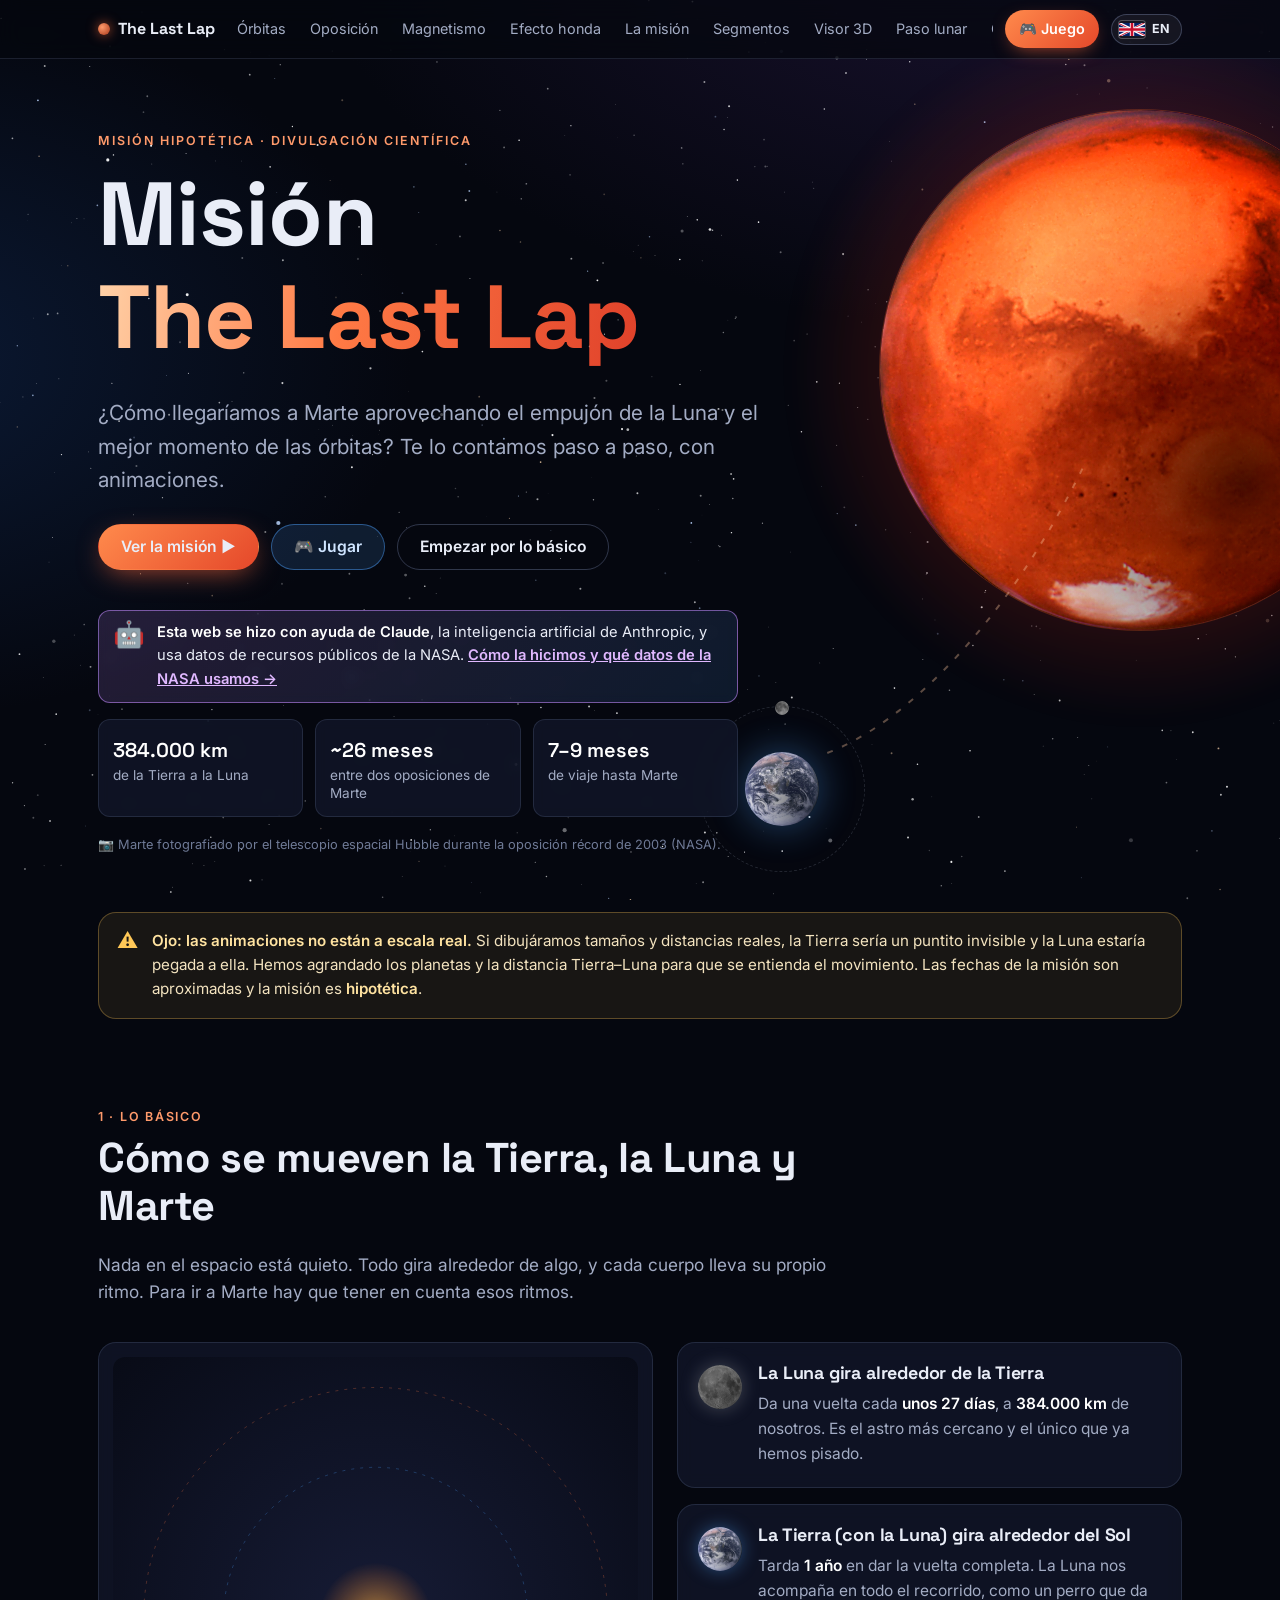
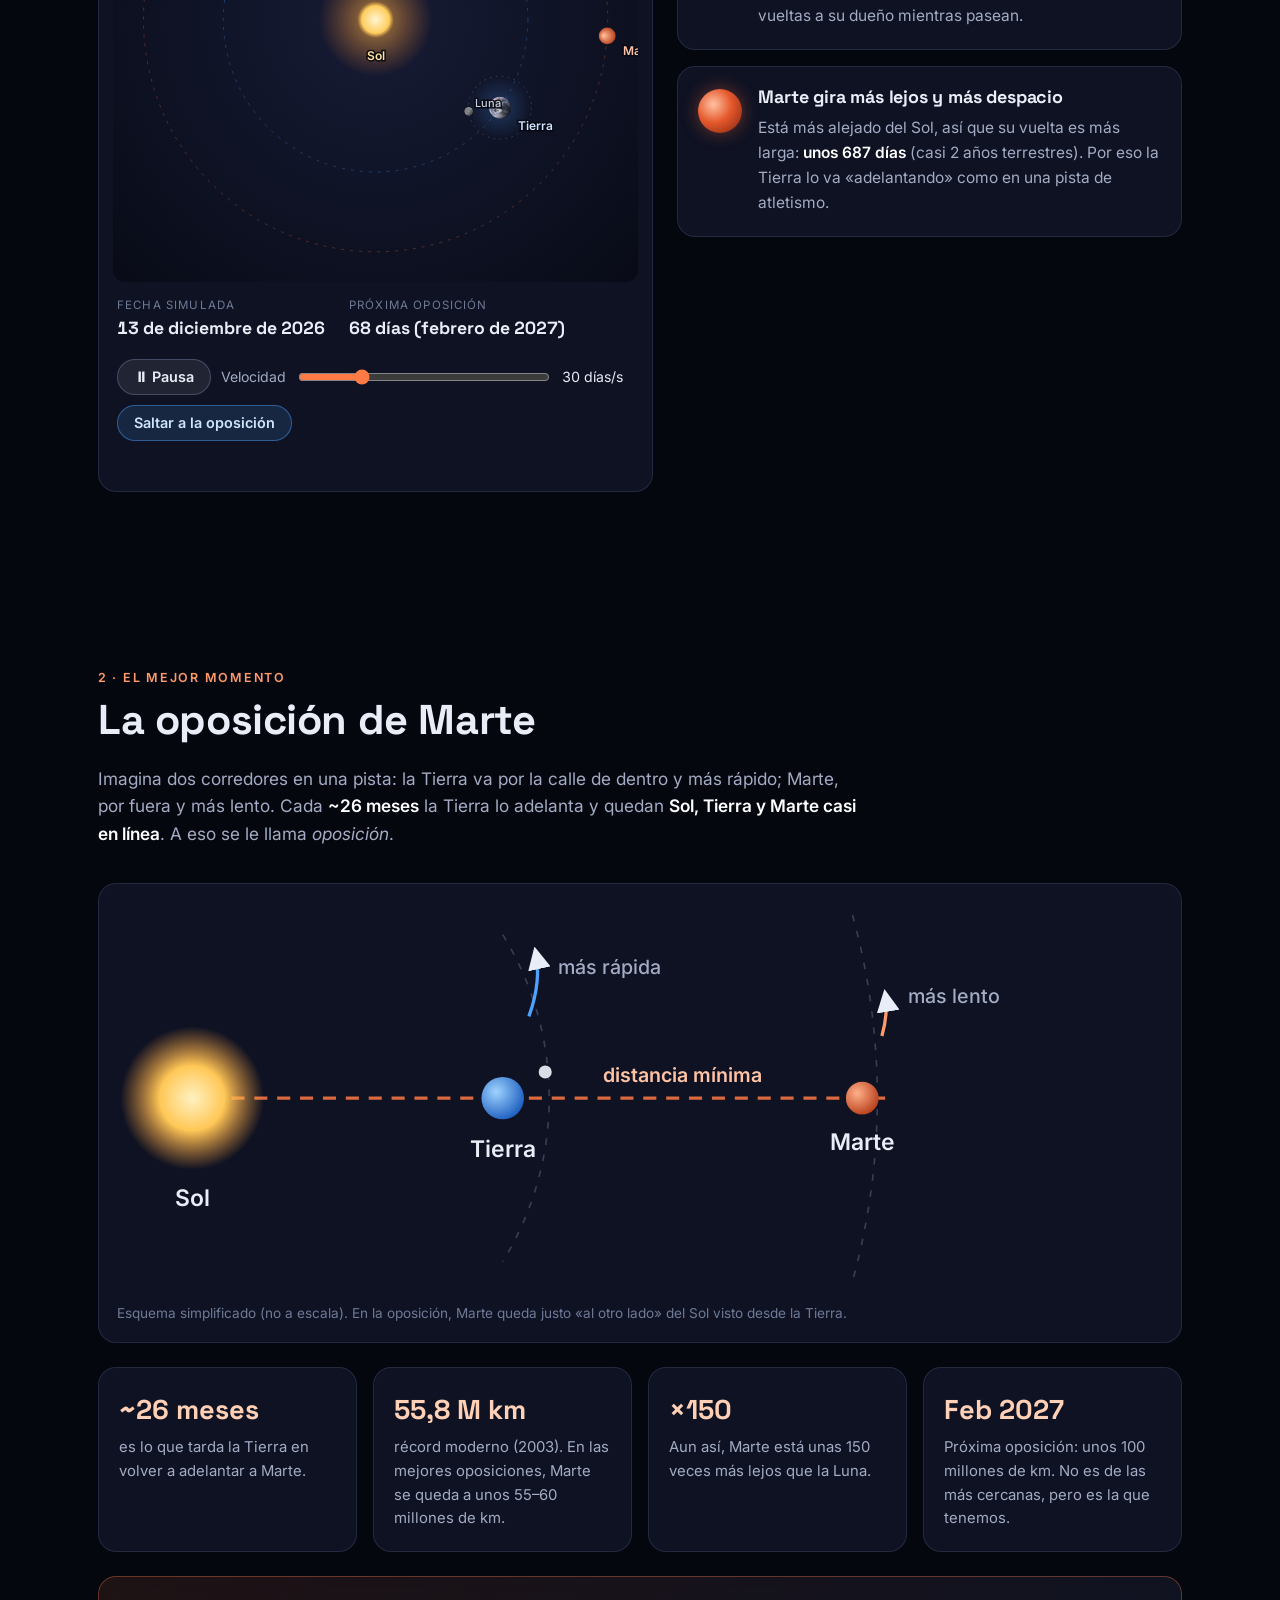
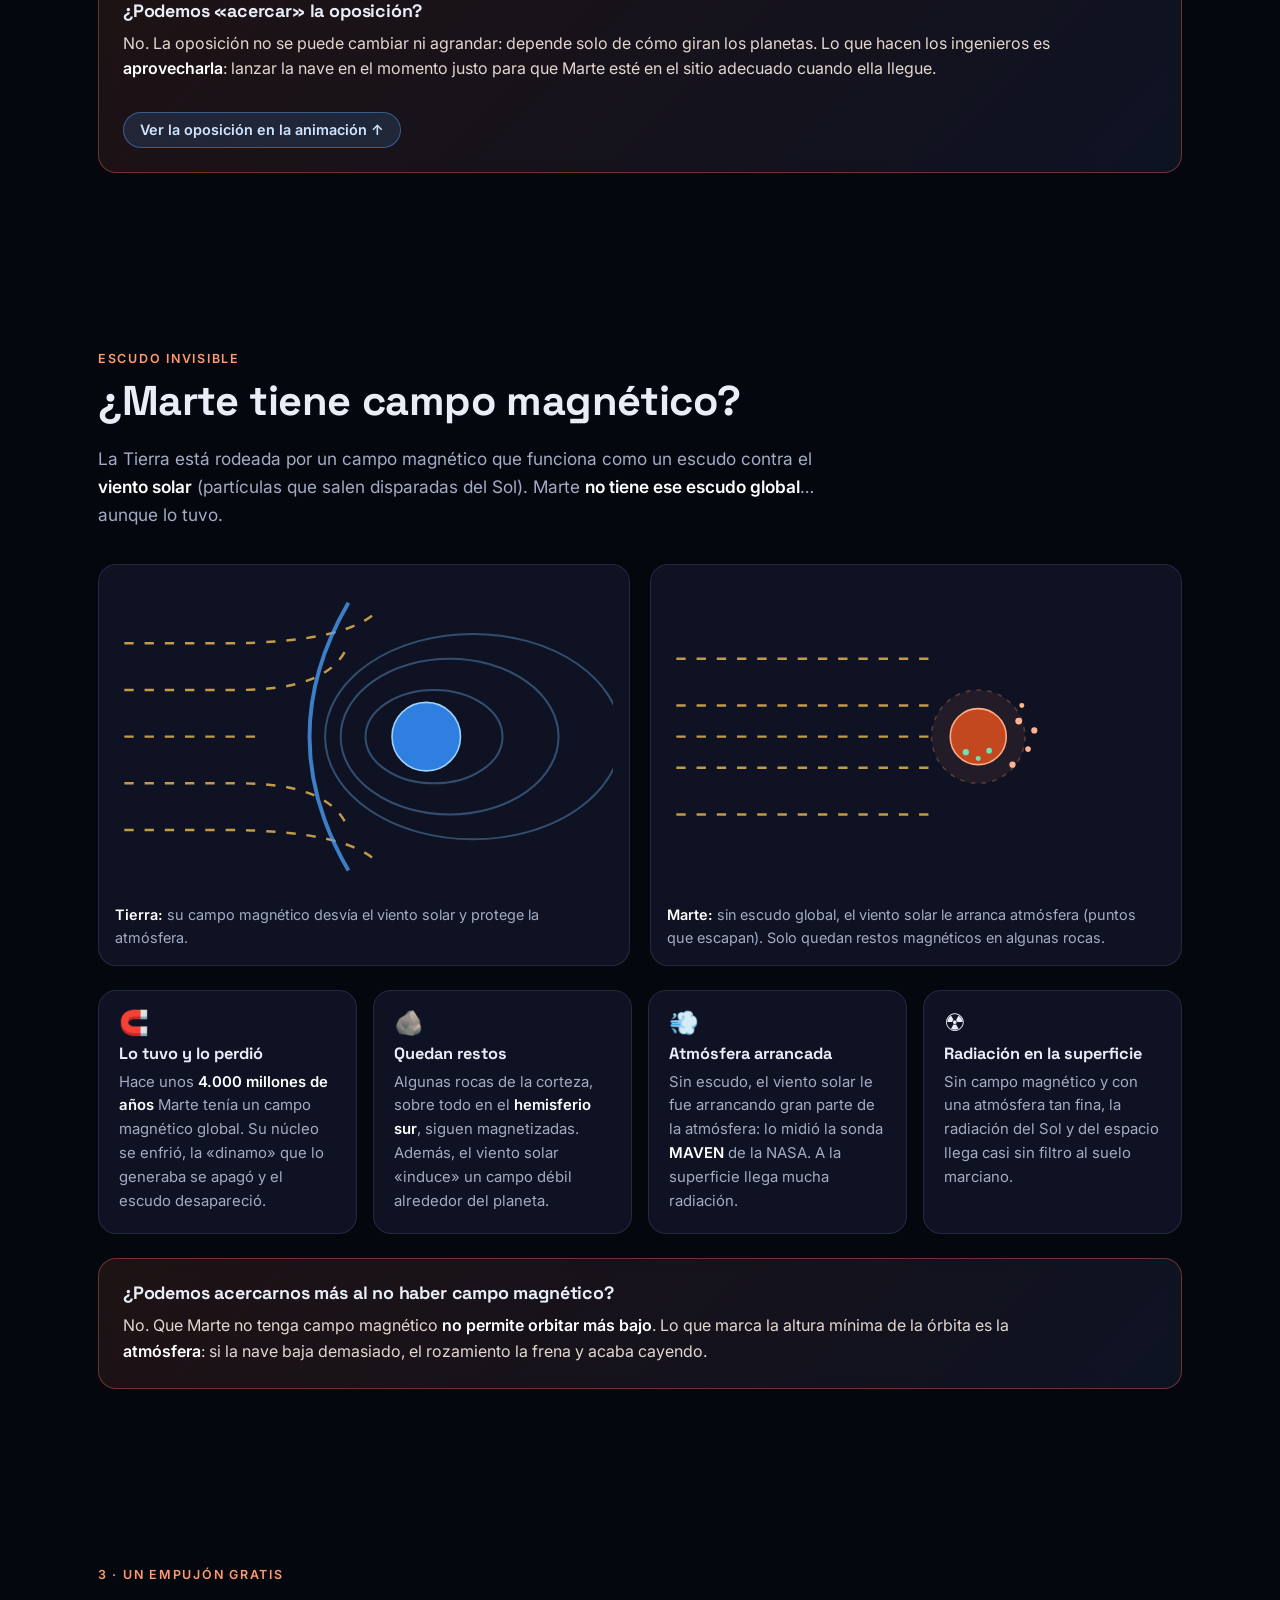
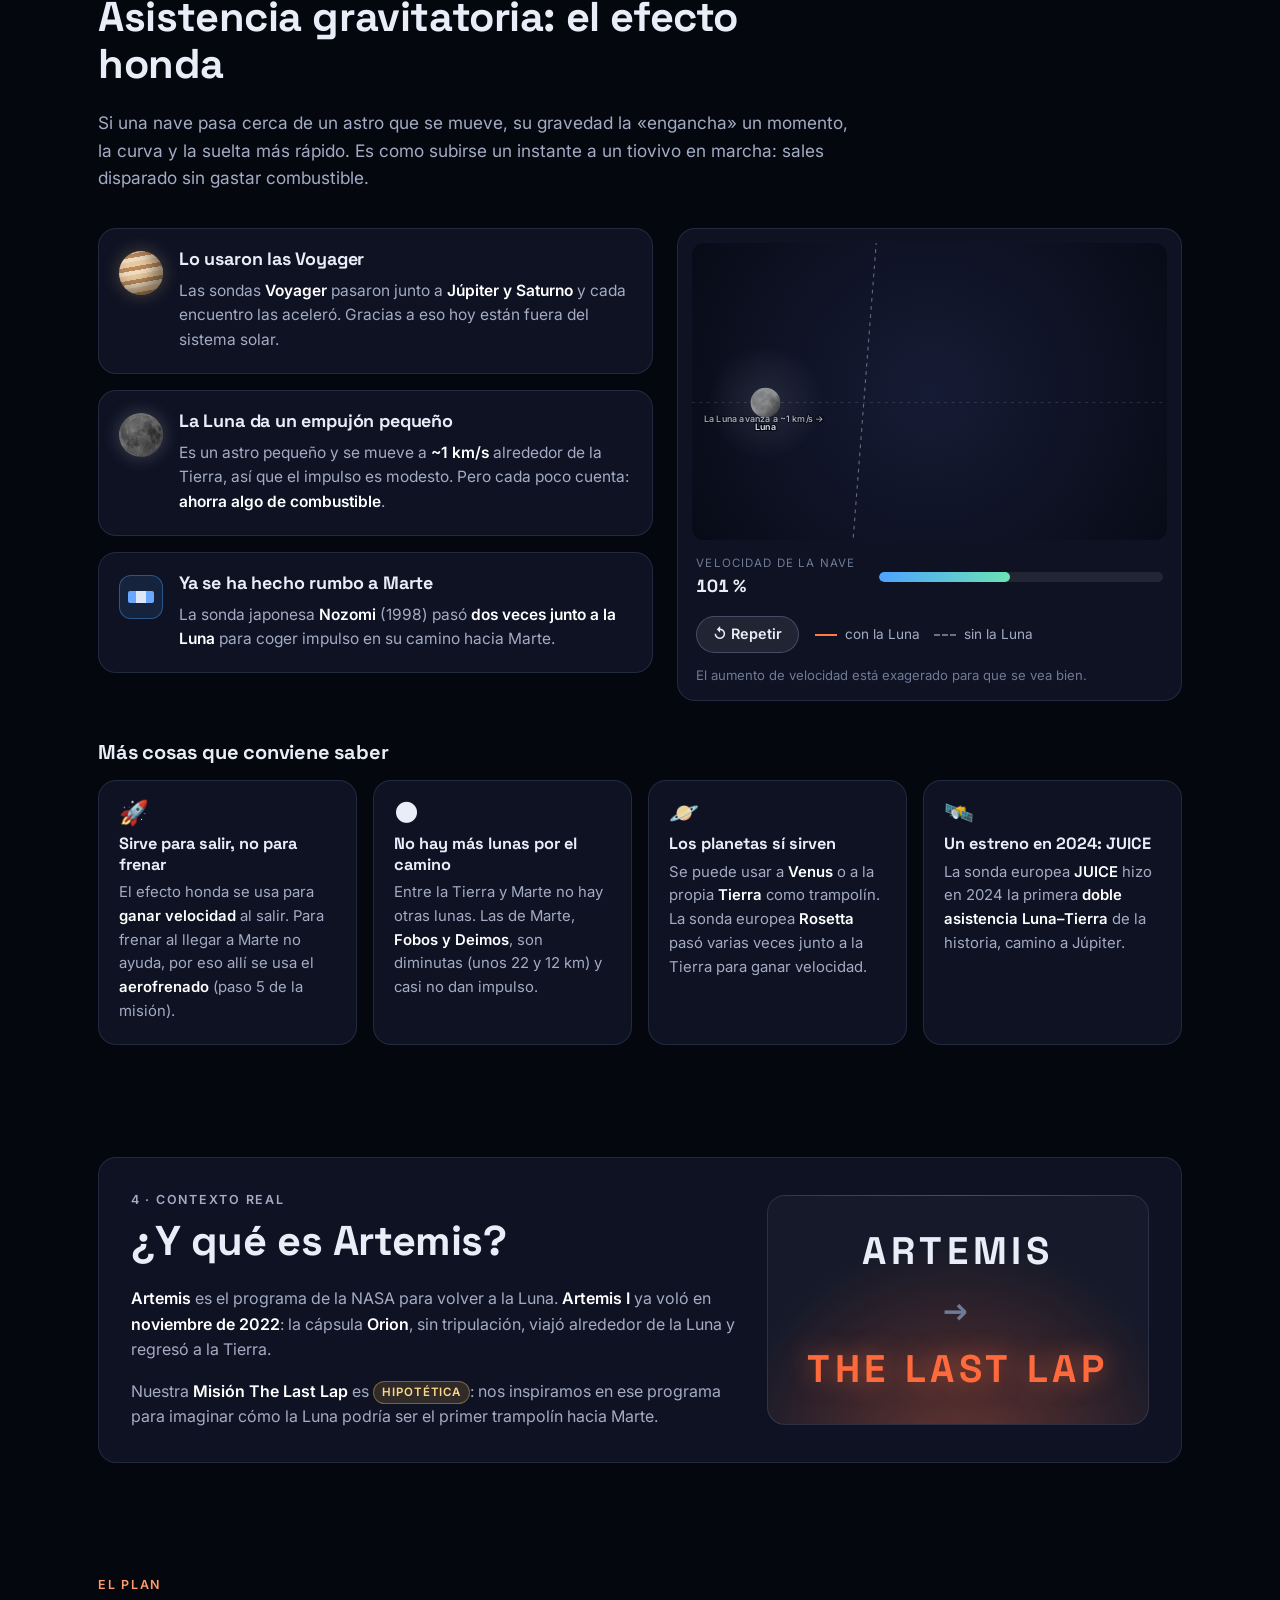
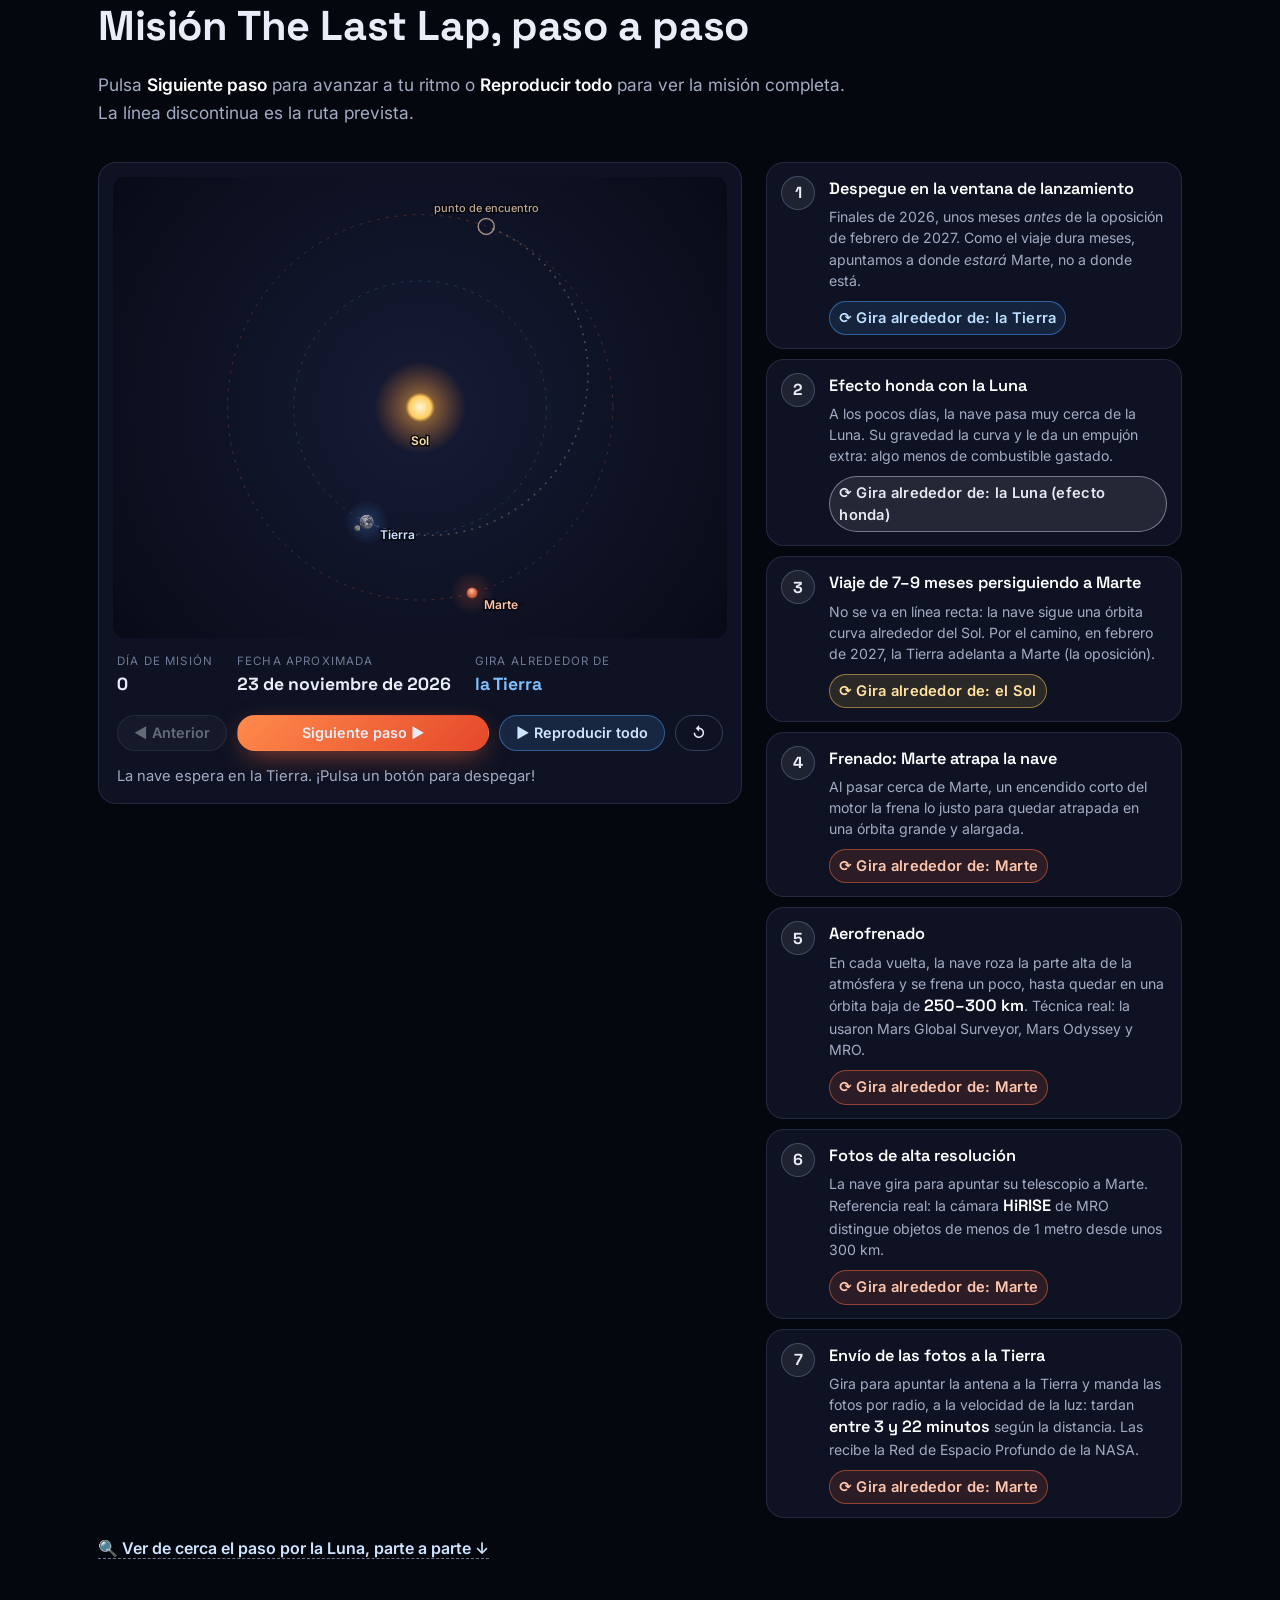
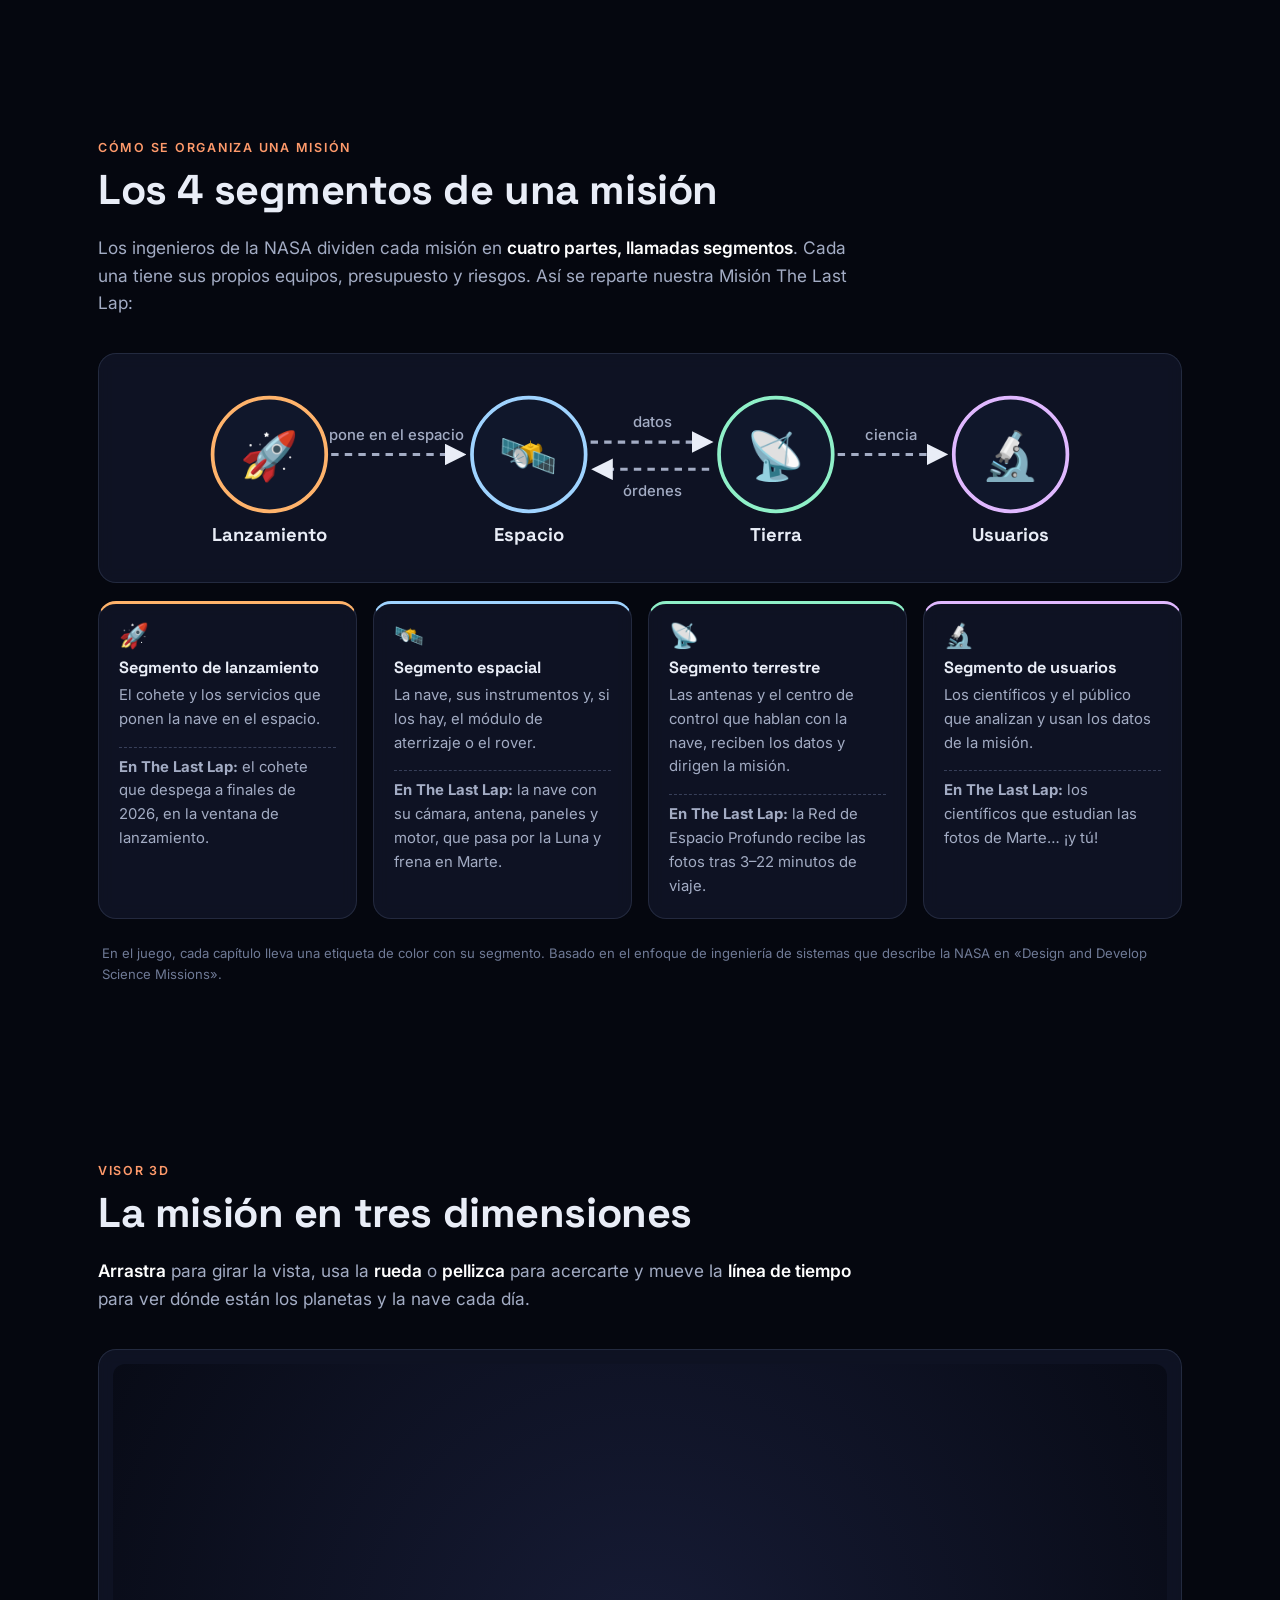
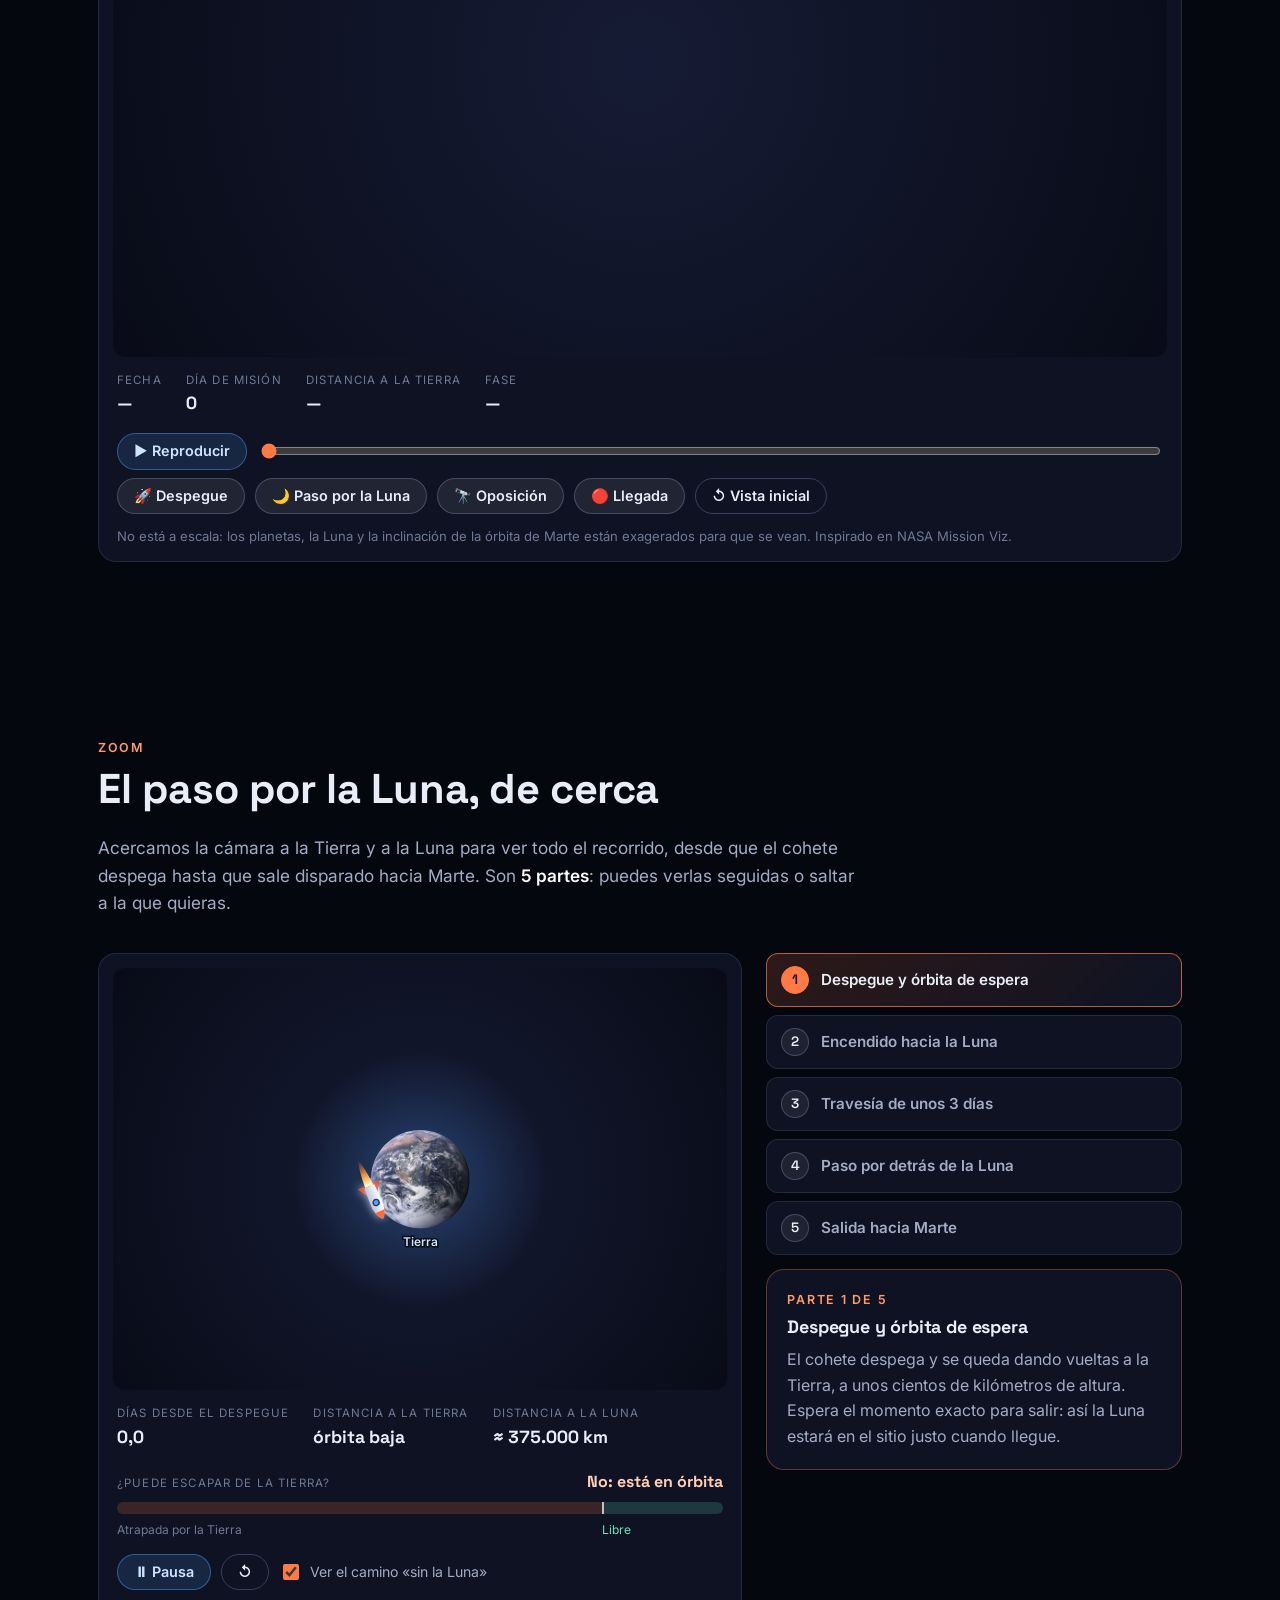
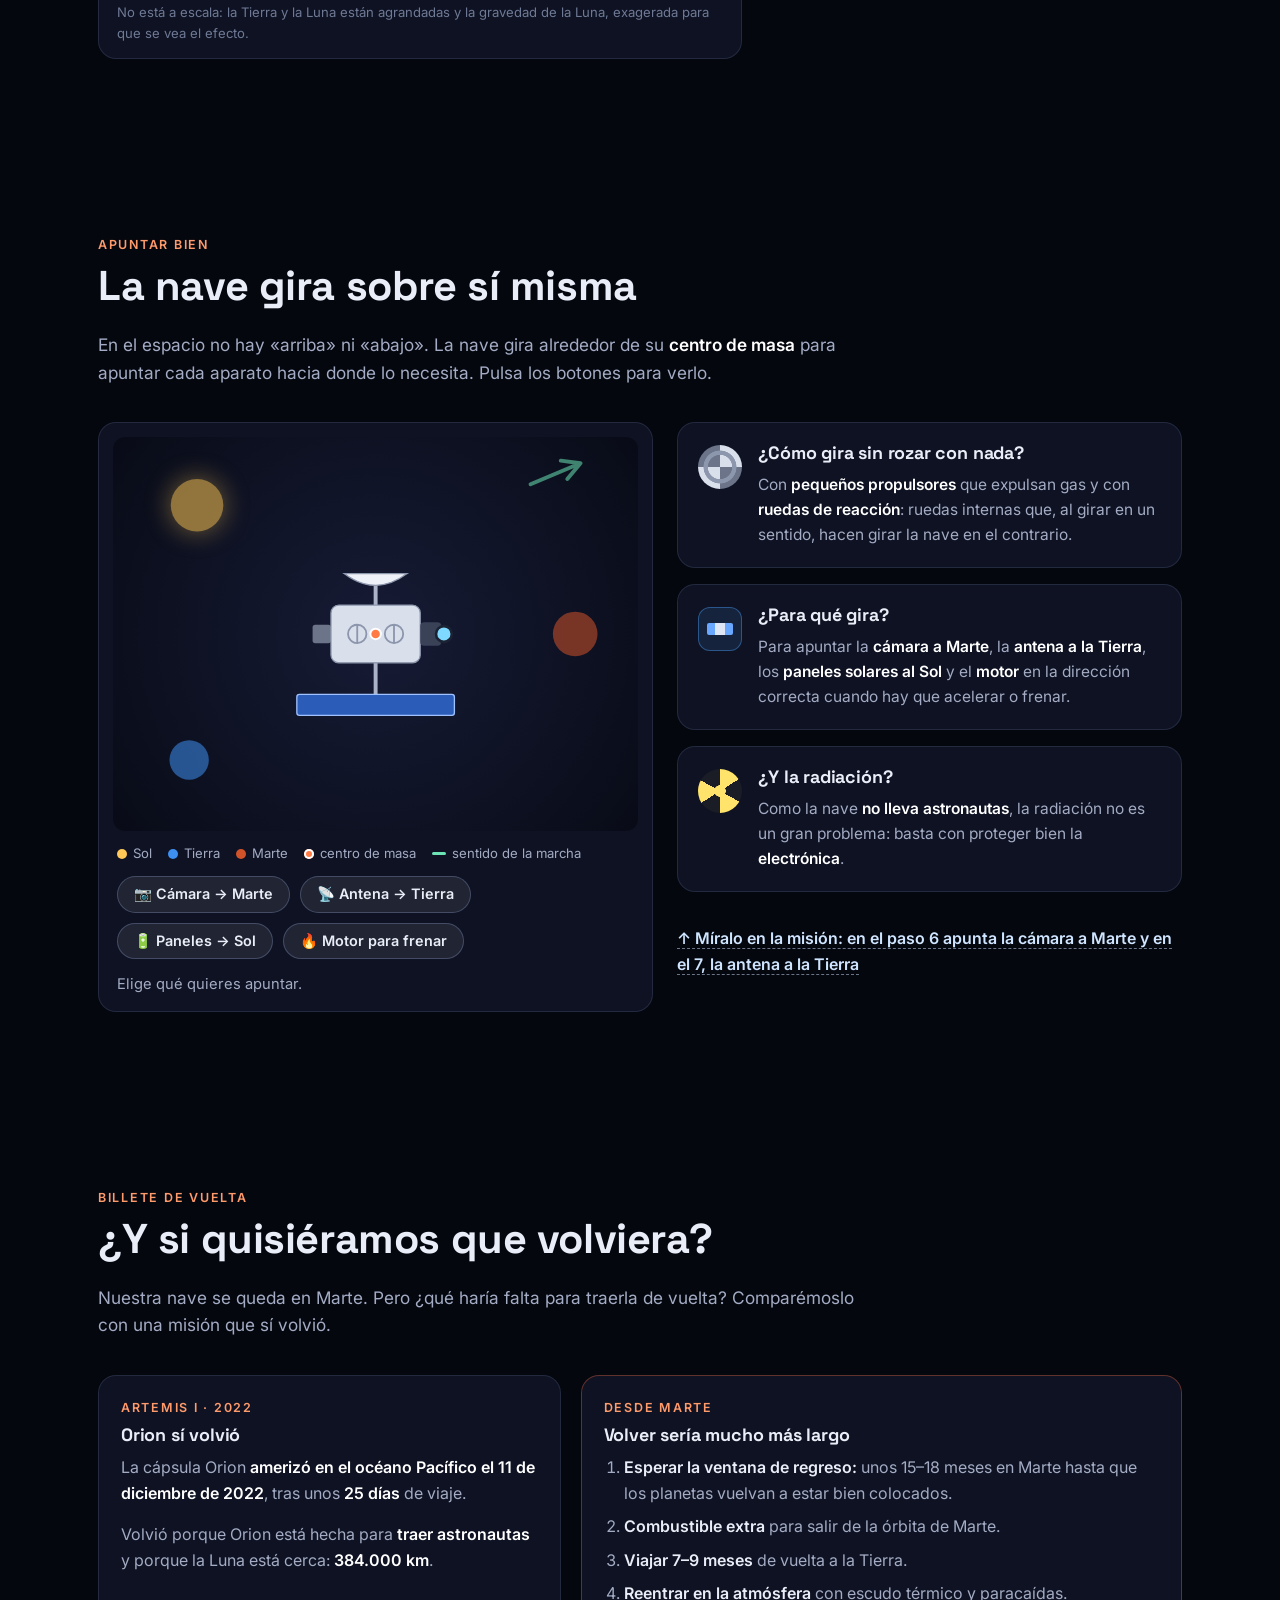
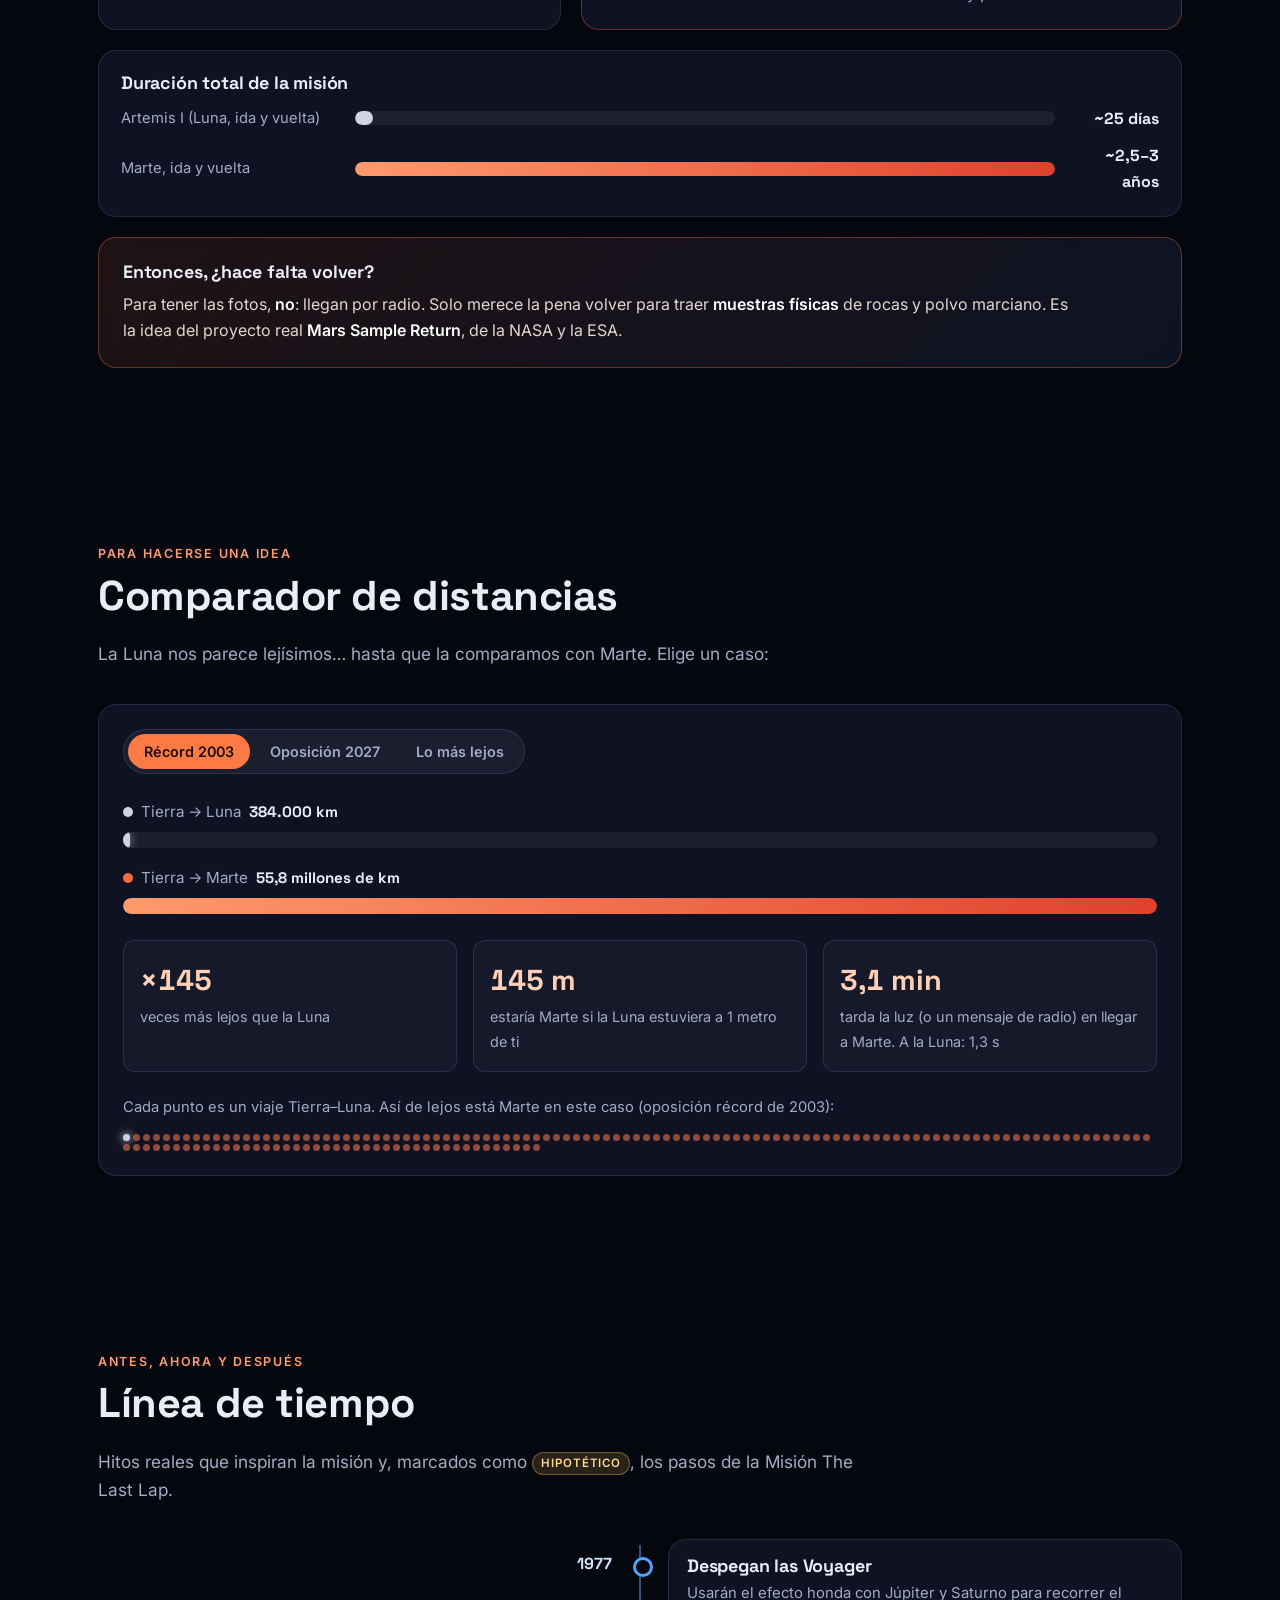
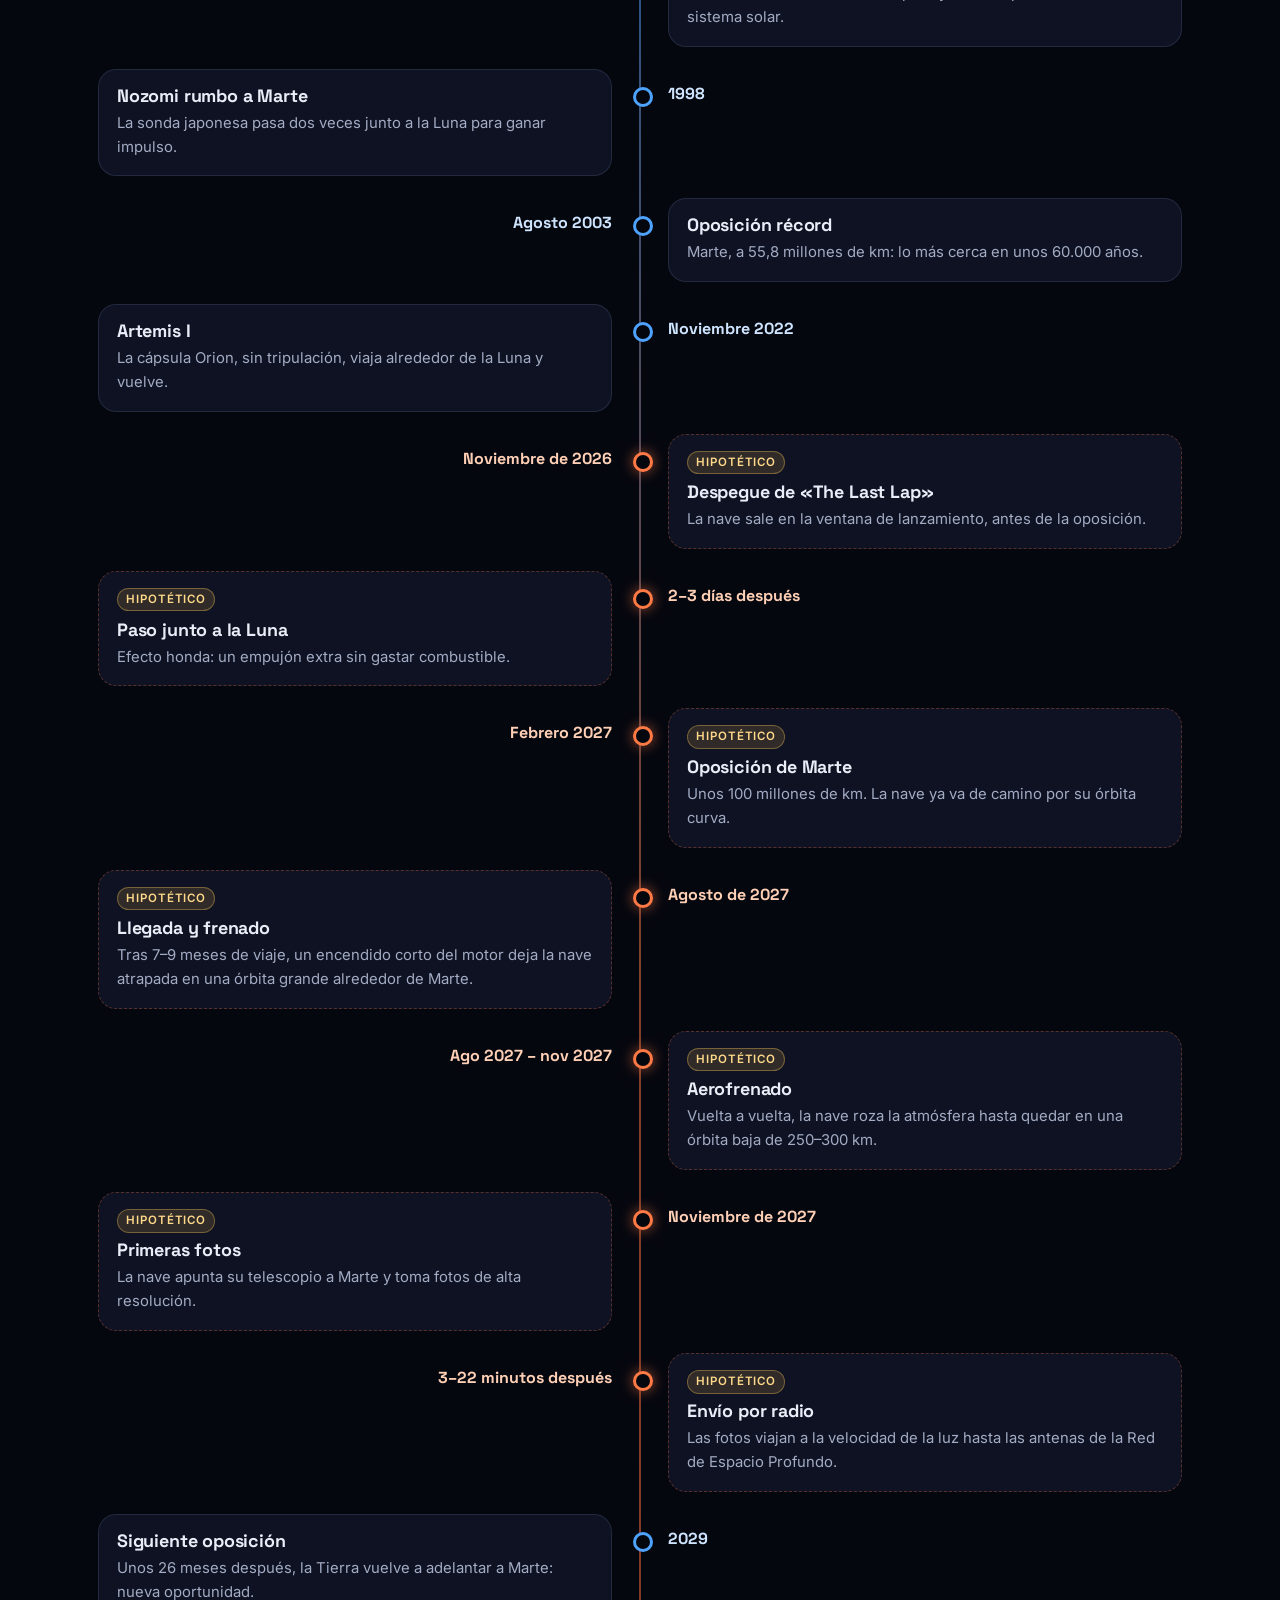
==== commit 60ada36f: "Indica que la web se hizo con Claude y lista los enlaces de la NASA usados - Aviso destacado en la p" ====
--- a/index.html
+++ b/index.html
@@ -24,6 +24,8 @@
         <a href="#magnetismo">Magnetismo</a>
         <a href="#honda">Efecto honda</a>
         <a href="#mision">La misión</a>
+        <a href="#segmentos">Segmentos</a>
+        <a href="#visor3d">Visor 3D</a>
         <a href="#zoom-luna">Paso lunar</a>
         <a href="#orientacion">Orientación</a>
         <a href="#regreso">Regreso</a>
@@ -32,6 +34,8 @@
         <a href="#estacion">Estación</a>
         <a href="#gravedad">Simulador de gravedad</a>
         <a href="#reto-luna">Reto lunar</a>
+        <a href="#recursos">Recursos</a>
+        <a href="#transparencia">Cómo se hizo</a>
       </nav>
       <a class="game-btn" href="#juego">🎮 Juego</a>
       <button class="lang-btn" id="lang-btn" type="button" aria-label="Switch to English" title="English">
@@ -74,6 +78,10 @@
           <a class="btn accent" href="#juego">🎮 Jugar</a>
           <a class="btn ghost" href="#orbitas">Empezar por lo básico</a>
         </div>
+        <aside class="ai-banner" role="note">
+          <span class="ai-banner-icon" aria-hidden="true">🤖</span>
+          <p><strong>Esta web se hizo con ayuda de Claude</strong>, la inteligencia artificial de Anthropic, y usa datos de recursos públicos de la NASA. <a href="#transparencia">Cómo la hicimos y qué datos de la NASA usamos →</a></p>
+        </aside>
         <ul class="hero-stats">
           <li><strong>384.000 km</strong><span>de la Tierra a la Luna</span></li>
           <li><strong>~26 meses</strong><span>entre dos oposiciones de Marte</span></li>
@@ -463,6 +471,71 @@
       </div>
     </section>
 
+    <!-- LOS 4 SEGMENTOS DE UNA MISIÓN -->
+    <section id="segmentos" class="section">
+      <div class="container">
+        <header class="section-head">
+          <p class="kicker">Cómo se organiza una misión</p>
+          <h2>Los 4 segmentos de una misión</h2>
+          <p class="section-lead">Los ingenieros de la NASA dividen cada misión en <strong>cuatro partes, llamadas segmentos</strong>. Cada una tiene sus propios equipos, presupuesto y riesgos. Así se reparte nuestra Misión The Last Lap:</p>
+        </header>
+
+        <figure class="card seg-flow">
+          <svg viewBox="0 0 760 170" role="img" aria-label="Esquema: el segmento de lanzamiento pone la nave en el espacio, la nave y el segmento terrestre intercambian datos y órdenes, y los datos llegan a los científicos">
+            <defs><marker id="seg-arrow" viewBox="0 0 10 10" refX="8" refY="5" markerWidth="7" markerHeight="7" orient="auto"><path d="M0 0 L10 5 L0 10z" fill="currentColor"/></marker></defs>
+            <g class="seg-node launch"><circle cx="80" cy="70" r="46"/><text x="80" y="84" text-anchor="middle" class="seg-ic">🚀</text><text x="80" y="140" text-anchor="middle" class="seg-name">Lanzamiento</text></g>
+            <g class="seg-node space"><circle cx="290" cy="70" r="46"/><text x="290" y="84" text-anchor="middle" class="seg-ic">🛰️</text><text x="290" y="140" text-anchor="middle" class="seg-name">Espacio</text></g>
+            <g class="seg-node ground"><circle cx="490" cy="70" r="46"/><text x="490" y="84" text-anchor="middle" class="seg-ic">📡</text><text x="490" y="140" text-anchor="middle" class="seg-name">Tierra</text></g>
+            <g class="seg-node user"><circle cx="680" cy="70" r="46"/><text x="680" y="84" text-anchor="middle" class="seg-ic">🔬</text><text x="680" y="140" text-anchor="middle" class="seg-name">Usuarios</text></g>
+            <path d="M130 70 H236" class="seg-link" marker-end="url(#seg-arrow)"/><text x="183" y="58" text-anchor="middle" class="seg-lbl">pone en el espacio</text>
+            <path d="M340 60 H436" class="seg-link" marker-end="url(#seg-arrow)"/><path d="M436 82 H344" class="seg-link" marker-end="url(#seg-arrow)"/>
+            <text x="390" y="48" text-anchor="middle" class="seg-lbl">datos</text><text x="390" y="104" text-anchor="middle" class="seg-lbl">órdenes</text>
+            <path d="M540 70 H626" class="seg-link" marker-end="url(#seg-arrow)"/><text x="583" y="58" text-anchor="middle" class="seg-lbl">ciencia</text>
+          </svg>
+        </figure>
+
+        <div class="facts seg-cards">
+          <div class="fact card seg-card launch"><span class="fact-icon" aria-hidden="true">🚀</span><h4>Segmento de lanzamiento</h4><p>El cohete y los servicios que ponen la nave en el espacio.</p><p class="seg-ex"><b>En The Last Lap:</b> el cohete que despega a finales de 2026, en la ventana de lanzamiento.</p></div>
+          <div class="fact card seg-card space"><span class="fact-icon" aria-hidden="true">🛰️</span><h4>Segmento espacial</h4><p>La nave, sus instrumentos y, si los hay, el módulo de aterrizaje o el rover.</p><p class="seg-ex"><b>En The Last Lap:</b> la nave con su cámara, antena, paneles y motor, que pasa por la Luna y frena en Marte.</p></div>
+          <div class="fact card seg-card ground"><span class="fact-icon" aria-hidden="true">📡</span><h4>Segmento terrestre</h4><p>Las antenas y el centro de control que hablan con la nave, reciben los datos y dirigen la misión.</p><p class="seg-ex"><b>En The Last Lap:</b> la Red de Espacio Profundo recibe las fotos tras 3–22 minutos de viaje.</p></div>
+          <div class="fact card seg-card user"><span class="fact-icon" aria-hidden="true">🔬</span><h4>Segmento de usuarios</h4><p>Los científicos y el público que analizan y usan los datos de la misión.</p><p class="seg-ex"><b>En The Last Lap:</b> los científicos que estudian las fotos de Marte… ¡y tú!</p></div>
+        </div>
+        <p class="fine">En el juego, cada capítulo lleva una etiqueta de color con su segmento. Basado en el enfoque de ingeniería de sistemas que describe la NASA en «Design and Develop Science Missions».</p>
+      </div>
+    </section>
+
+    <!-- VISOR 3D -->
+    <section id="visor3d" class="section">
+      <div class="container">
+        <header class="section-head">
+          <p class="kicker">Visor 3D</p>
+          <h2>La misión en tres dimensiones</h2>
+          <p class="section-lead"><strong>Arrastra</strong> para girar la vista, usa la <strong>rueda</strong> o <strong>pellizca</strong> para acercarte y mueve la <strong>línea de tiempo</strong> para ver dónde están los planetas y la nave cada día.</p>
+        </header>
+        <figure class="viz card v3d-card">
+          <canvas id="v3d" class="canvas-v3d" tabindex="0" role="img" aria-label="Visor 3D: el Sol, las órbitas de la Tierra y Marte y la trayectoria de la nave, que se puede girar y recorrer en el tiempo"></canvas>
+          <figcaption class="viz-bar">
+            <div class="readout"><span class="readout-label">Fecha</span><span class="readout-value" id="v3d-date">—</span></div>
+            <div class="readout"><span class="readout-label">Día de misión</span><span class="readout-value" id="v3d-day">0</span></div>
+            <div class="readout"><span class="readout-label">Distancia a la Tierra</span><span class="readout-value" id="v3d-dist">—</span></div>
+            <div class="readout"><span class="readout-label">Fase</span><span class="readout-value" id="v3d-phase">—</span></div>
+          </figcaption>
+          <div class="v3d-time">
+            <button class="btn small accent" id="v3d-play" type="button">▶ Reproducir</button>
+            <input type="range" id="v3d-slider" min="0" max="320" step="1" value="0" aria-label="Día de misión">
+          </div>
+          <div class="controls v3d-events">
+            <button class="btn small" type="button" data-v3d-day="0">🚀 Despegue</button>
+            <button class="btn small" type="button" data-v3d-day="3">🌙 Paso por la Luna</button>
+            <button class="btn small" type="button" data-v3d-day="96">🔭 Oposición</button>
+            <button class="btn small" type="button" data-v3d-day="259">🔴 Llegada</button>
+            <button class="btn small ghost" type="button" id="v3d-reset">↺ Vista inicial</button>
+          </div>
+          <p class="fine">No está a escala: los planetas, la Luna y la inclinación de la órbita de Marte están exagerados para que se vean. Inspirado en NASA Mission Viz.</p>
+        </figure>
+      </div>
+    </section>
+
     <!-- ZOOM: PASO POR LA LUNA -->
     <section id="zoom-luna" class="section">
       <div class="container">
@@ -883,31 +956,71 @@
           <noscript><p>Este juego necesita JavaScript.</p></noscript>
         </div>
         <p class="fine">Historia inventada con fines educativos. Los precios, las probabilidades y las cifras están simplificados para que el juego sea jugable.</p>
-
-        <div id="foto-marte" class="reto">
-          <h3 class="sub-head">📸 Fotógrafo de Marte</h3>
-          <p class="reto-lead">La nave da una vuelta a Marte a <strong>400 km de altura</strong> y el suelo pasa a toda velocidad por debajo. <strong>Toca o haz clic</strong> donde quieras hacer cada foto. Tienes <strong>8 fotos</strong> y una sola vuelta, así que no las gastes en la zona de noche.</p>
-
-          <figure class="viz card game-card">
-            <ul class="game-goals pg-goals">
-              <li data-t="cap"><span class="goal-stars">🧊</span>Casquete polar</li>
-              <li data-t="olympus"><span class="goal-stars">🌋</span>Monte Olimpo</li>
-              <li data-t="phobos"><span class="goal-stars">🥔</span>Fobos</li>
-              <li data-t="valles"><span class="goal-stars">🏞️</span>Valles Marineris</li>
-              <li data-t="rover"><span class="goal-stars">🤖</span>Un rover</li>
-              <li data-t="storm"><span class="goal-stars">🌪️</span>Tormenta de polvo</li>
-            </ul>
-            <canvas id="pgame" class="canvas-game canvas-photo" tabindex="0" role="img" aria-label="Juego: el suelo de Marte pasa por debajo de la nave; toca para hacer fotos de los lugares de la lista"></canvas>
-            <div class="pg-hud" id="pg-hud" aria-live="off"></div>
-            <div class="game-result" id="pg-result" aria-live="polite"></div>
-            <div class="pg-gallery" id="pg-gallery"></div>
-            <div class="controls">
-              <button class="btn small primary" id="pg-start" type="button">▶ Empezar la vuelta</button>
-              <button class="btn small ghost" id="pg-reset" type="button">↺ Otra vez</button>
-            </div>
-            <p class="fine">Cuanto más centrado esté el objetivo en el visor, más estrellas. Simplificado: el mapa no está a escala y en la realidad una vuelta dura casi 2 horas, no 50 segundos.</p>
-          </figure>
-        </div>
+      </div>
+    </section>
+
+    <!-- CÓMO HICIMOS ESTA WEB (TRANSPARENCIA) -->
+    <section id="transparencia" class="section">
+      <div class="container">
+        <header class="section-head">
+          <p class="kicker">Transparencia</p>
+          <h2>Cómo hicimos esta web</h2>
+        </header>
+        <div class="card ai-card">
+          <div class="ai-card-head"><span class="ai-big" aria-hidden="true">🤖</span><p><strong>Esta web y su juego se hicieron con ayuda de Claude, la inteligencia artificial de Anthropic.</strong></p></div>
+          <ul class="ai-list">
+            <li><b>El equipo</b> decidió la idea de la misión, qué se cuenta, cómo es el juego y qué mejoras hacer, y revisó el resultado.</li>
+            <li><b>Claude</b> ayudó a programar la web, el juego, los minijuegos, las animaciones y el visor 3D, a escribir y traducir los textos al inglés, y a buscar y resumir los recursos de la NASA.</li>
+            <li><b>Los datos científicos</b> salen de los recursos públicos de la NASA y de otras agencias de esta tabla. Las misiones reales que se citan (Phoenix, Perseverance, Curiosity, MAVEN, InSight, Viking…) y las cifras de la web (distancias, periodos, fechas) son datos públicos conocidos.</li>
+          </ul>
+        </div>
+        <h3 class="sub-head">Enlaces de la NASA y otras agencias de los que usamos datos</h3>
+        <div class="card ai-table-wrap">
+          <table class="ai-table">
+            <thead><tr><th>Recurso (enlace oficial)</th><th>Dato que usamos</th></tr></thead>
+            <tbody>
+              <tr><td><a href="https://ntrs.nasa.gov/api/citations/20250002492/downloads/Design%20and%20Develop%20Science%20Mission_03262025.pdf" target="_blank" rel="noopener">Design and Develop Science Missions (NASA, 2025) ↗</a></td><td>Los 4 segmentos de una misión y las fases de la Pre-Fase A a la Fase E</td></tr>
+              <tr><td><a href="https://etd.gsfc.nasa.gov/capabilities/capabilities-listing/general-mission-analysis-tool-gmat/" target="_blank" rel="noopener">GMAT – General Mission Analysis Tool (NASA Goddard) ↗</a></td><td>Tipos de órbita y trayectoria, ventanas de lanzamiento y maniobras</td></tr>
+              <tr><td><a href="https://ntrs.nasa.gov/citations/20150007816" target="_blank" rel="noopener">Concept Maturity Levels (JPL, 2013) ↗</a></td><td>Nombres de los niveles CML 1–4 que se usan en la preparación del juego</td></tr>
+              <tr><td><a href="https://etd.gsfc.nasa.gov/capabilities/integrated-design-center/mission-design-lab" target="_blank" rel="noopener">Mission Design Lab (NASA Goddard) ↗</a></td><td>Niveles de estudio: office hours, desarrollo del concepto, estudios de alternativas y diseño puntual</td></tr>
+              <tr><td><a href="https://nasa.github.io/mission-viz" target="_blank" rel="noopener">NASA Mission Viz ↗</a></td><td>Idea de visualizar trayectorias en 3D en el navegador, sin complementos</td></tr>
+              <tr><td><a href="https://science.nasa.gov/mission/webb/game-build-it-yourself/" target="_blank" rel="noopener">A Learning Game About Telescopes – Build It Yourself: Satellite! (NASA) ↗</a></td><td>El objetivo científico decide los instrumentos, las opciones que no encajan salen en gris y al final se muestran misiones reales parecidas</td></tr>
+              <tr><td><a href="https://www.nasa.gov/wp-content/uploads/2017/03/nasa_csli_cubesat_101_508.pdf" target="_blank" rel="noopener">CubeSat 101 (NASA, 2017) ↗</a></td><td>Fases de una misión, del concepto de operaciones al lanzamiento y la operación</td></tr>
+              <tr><td><a href="https://www.spaceappschallenge.org/" target="_blank" rel="noopener">Visualize a Space Mission Using Virtual Reality (NASA Space Apps, 2023) ↗</a></td><td>Mostrar el concepto, las trayectorias, la cronología y la vista 3D de una misión completa</td></tr>
+              <tr><td><a href="https://www.asc-csa.gc.ca/eng/youth-educators/digital-games-and-activities.asp" target="_blank" rel="noopener">Juegos y actividades digitales de la Agencia Espacial Canadiense ↗</a></td><td>Aprender jugando («Mission: Astronaut», «Tomatosphere Adventure»)</td></tr>
+              <tr><td>Fotos de la Tierra (Apollo 17), la Luna (Lunar Reconnaissance Orbiter) y Marte (telescopio espacial Hubble), de la NASA</td><td>Imágenes de dominio público de los planetas en la web y el juego</td></tr>
+            </tbody>
+          </table>
+        </div>
+        <p class="fine">Los enlaces y los datos se comprobaron con el buscador; si alguno cambia, avísanos. La NASA no respalda este proyecto. Más detalle en <a href="#recursos">Recursos y créditos</a>.</p>
+      </div>
+    </section>
+
+    <!-- RECURSOS Y CRÉDITOS -->
+    <section id="recursos" class="section">
+      <div class="container">
+        <header class="section-head">
+          <p class="kicker">Para saber más</p>
+          <h2>Recursos y créditos</h2>
+          <p class="section-lead">Esta web se ha creado para el <strong>NASA Space Apps Challenge</strong> a partir de recursos públicos de la NASA y de otras agencias espaciales. En cada tarjeta indicamos el dato concreto que hemos usado de cada recurso, dónde aparece en la web y el enlace a la fuente oficial:</p>
+        </header>
+        <div class="res-grid">
+          <article class="card res-card"><h3>🧭 Design and Develop Science Missions</h3><p>Presentación de la NASA (marzo de 2025, serie de seminarios «Access to Space for All»).</p><p class="res-data"><b>Dato que usamos:</b> Una misión se divide en 4 segmentos (lanzamiento, espacio, tierra y usuarios) y avanza por fases desde la Pre-Fase A hasta la Fase E.</p><p class="res-use"><b>Dónde:</b> <a href="#segmentos">Los 4 segmentos</a> y la etiqueta de cada capítulo del <a href="#juego">juego</a></p><p class="res-srcp"><a class="res-src" href="https://ntrs.nasa.gov/api/citations/20250002492/downloads/Design%20and%20Develop%20Science%20Mission_03262025.pdf" target="_blank" rel="noopener">Ver la fuente oficial ↗</a></p></article>
+          <article class="card res-card"><h3>🛰️ GMAT (General Mission Analysis Tool)</h3><p>Programa libre de la NASA (Goddard) para diseñar y optimizar misiones.</p><p class="res-data"><b>Dato que usamos:</b> Modela órbitas bajas, geoestacionarias, lunares e interplanetarias, ventanas de lanzamiento y maniobras; se usa con interfaz gráfica o con su propio lenguaje de guiones.</p><p class="res-use"><b>Dónde:</b> La transferencia de Hohmann de 259 días del <a href="#visor3d">visor 3D</a>, la <a href="#oposicion">ventana de lanzamiento</a> y la <a href="#honda">asistencia gravitatoria</a></p><p class="res-srcp"><a class="res-src" href="https://etd.gsfc.nasa.gov/capabilities/capabilities-listing/general-mission-analysis-tool-gmat/" target="_blank" rel="noopener">Ver la fuente oficial ↗</a></p></article>
+          <article class="card res-card"><h3>📈 Concept Maturity Levels (CML)</h3><p>Escala del JPL (Wessen y otros, 2013) para medir lo maduro que está un concepto de misión.</p><p class="res-data"><b>Dato que usamos:</b> CML 1: idea «en una servilleta»; CML 2: viabilidad inicial; CML 3: espacio de opciones; CML 4: diseño puntual. Los niveles 1–4 se trabajan antes de la Fase A.</p><p class="res-use"><b>Dónde:</b> Los 4 pasos de la preparación del <a href="#juego">juego</a>, con esos mismos nombres</p><p class="res-srcp"><a class="res-src" href="https://ntrs.nasa.gov/citations/20150007816" target="_blank" rel="noopener">Ver la fuente oficial ↗</a></p></article>
+          <article class="card res-card"><h3>🏗️ Mission Design Lab (MDL)</h3><p>Laboratorio de diseño colaborativo del Centro Goddard de la NASA.</p><p class="res-data"><b>Dato que usamos:</b> Ofrece estudios cada vez más profundos: «office hours» (~1 hora, lluvia de ideas y grandes retos), desarrollo del concepto (unas medias jornadas: viabilidad y riesgos), estudios de alternativas y diseño puntual.</p><p class="res-use"><b>Dónde:</b> Cada decisión del <a href="#juego">juego</a> compara opciones con su coste, riesgo y beneficio, como un estudio de alternativas</p><p class="res-srcp"><a class="res-src" href="https://etd.gsfc.nasa.gov/capabilities/integrated-design-center/mission-design-lab" target="_blank" rel="noopener">Ver la fuente oficial ↗</a></p></article>
+          <article class="card res-card"><h3>🌐 NASA Mission Viz</h3><p>«Web-based Space Mission Visualization», proyecto de software libre de la NASA.</p><p class="res-data"><b>Dato que usamos:</b> Simulaciones 3D de astros, naves y trayectorias que funcionan en el navegador sin complementos (WebGL), con trayectorias que pueden venir de GMAT.</p><p class="res-use"><b>Dónde:</b> El <a href="#visor3d">visor 3D</a>: también funciona en el navegador sin complementos y recorre la trayectoria en el tiempo</p><p class="res-srcp"><a class="res-src" href="https://nasa.github.io/mission-viz" target="_blank" rel="noopener">Ver la fuente oficial ↗</a></p></article>
+          <article class="card res-card"><h3>🔭 Build It Yourself: Satellite!</h3><p>Juego educativo de la NASA (Goddard, 2012), inspirado en el telescopio James Webb.</p><p class="res-data"><b>Dato que usamos:</b> El objetivo científico decide las longitudes de onda, los instrumentos y la óptica; las opciones que no encajan salen en gris; tiene 3 niveles y, tras el lanzamiento, muestra misiones reales con datos parecidos.</p><p class="res-use"><b>Dónde:</b> El objetivo científico del <a href="#juego">juego</a>: solo un instrumento encaja (los demás salen apagados) y al final se muestran misiones reales parecidas</p><p class="res-srcp"><a class="res-src" href="https://science.nasa.gov/mission/webb/game-build-it-yourself/" target="_blank" rel="noopener">Ver la fuente oficial ↗</a></p></article>
+          <article class="card res-card"><h3>📦 CubeSat 101</h3><p>Guía de la Iniciativa de Lanzamiento de CubeSats de la NASA (revisión de octubre de 2017, elaborada por Cal Poly).</p><p class="res-data"><b>Dato que usamos:</b> Recorre todas las fases de una misión para quien la hace por primera vez: concepto de operaciones, lanzadores, modelos de misión, licencias, lanzamiento y operación.</p><p class="res-use"><b>Dónde:</b> La <a href="#cronologia">línea de tiempo</a> y el orden de la preparación del <a href="#juego">juego</a> (concepto → lanzador → operación)</p><p class="res-srcp"><a class="res-src" href="https://www.nasa.gov/wp-content/uploads/2017/03/nasa_csli_cubesat_101_508.pdf" target="_blank" rel="noopener">Ver la fuente oficial ↗</a></p></article>
+          <article class="card res-card"><h3>🥽 Visualize a Space Mission Using VR</h3><p>Reto del NASA Space Apps Challenge 2023.</p><p class="res-data"><b>Dato que usamos:</b> Pide mostrar una misión completa: concepto, trayectorias (órbita terrestre, paso Tierra–Luna, órbitas planetarias), cronología de eventos y visión en 3D.</p><p class="res-use"><b>Dónde:</b> El <a href="#visor3d">visor 3D</a> con su línea de tiempo, la <a href="#mision">misión paso a paso</a> y la <a href="#cronologia">cronología</a></p><p class="res-srcp"><a class="res-src" href="https://www.spaceappschallenge.org/" target="_blank" rel="noopener">Ver la fuente oficial ↗</a></p></article>
+          <article class="card res-card"><h3>🍁 Agencia Espacial Canadiense (CSA)</h3><p>Juegos y actividades digitales para jóvenes y docentes.</p><p class="res-data"><b>Dato que usamos:</b> Incluye el juego educativo gratuito «Mission: Astronaut» y «Tomatosphere Adventure», en el que se cultivan tomates en Marte.</p><p class="res-use"><b>Dónde:</b> La idea de aprender jugando del <a href="#juego">juego</a> y los <a href="#reto-luna">retos</a>, con minijuegos dentro de la misión</p><p class="res-srcp"><a class="res-src" href="https://www.asc-csa.gc.ca/eng/youth-educators/digital-games-and-activities.asp" target="_blank" rel="noopener">Ver la fuente oficial ↗</a></p></article>
+        </div>
+        <p class="res-links">Más información: <a href="https://www.spaceappschallenge.org/" target="_blank" rel="noopener">NASA Space Apps Challenge ↗</a> · <a href="https://www.nasa.gov/" target="_blank" rel="noopener">NASA ↗</a> · <a href="https://www.jpl.nasa.gov/" target="_blank" rel="noopener">JPL ↗</a> · <a href="https://eyes.nasa.gov/" target="_blank" rel="noopener">NASA’s Eyes ↗</a></p>
+        <aside class="card nasa-note" role="note">
+          <h3>Aviso</h3>
+          <p><strong>The Last Lap es un proyecto educativo independiente.</strong> La NASA no respalda a ninguna entidad que no pertenezca al Gobierno de EE. UU. y no es responsable de la información de los sitios web ajenos a él. Las fotos de la NASA se usan como material de dominio público, sin que eso implique su respaldo. Al usar datos de otros sitios web, se respetan sus condiciones de uso.</p>
+          <p class="nasa-orig" lang="en">“NASA does not endorse any non-U.S. Government entity and is not responsible for information contained on non-U.S. Government websites.”</p>
+        </aside>
       </div>
     </section>
   </main>
@@ -916,6 +1029,8 @@
     <div class="container">
       <p><strong>Misión The Last Lap</strong> es una misión hipotética con fines educativos. Datos aproximados; las animaciones no están a escala real.</p>
       <p class="photo-credit">📷 Fotos: la Tierra, tripulación del Apollo 17 (NASA); la Luna, sonda Lunar Reconnaissance Orbiter (NASA); Marte, telescopio espacial Hubble (NASA).</p>
+      <p class="photo-credit">Proyecto para el NASA Space Apps Challenge. La NASA no respalda este proyecto. <a href="#recursos">Recursos y créditos</a></p>
+      <p class="photo-credit">🤖 Hecha con ayuda de Claude (Anthropic). <a href="#transparencia">Cómo hicimos esta web</a></p>
     </div>
   </footer>
 
--- a/styles.css
+++ b/styles.css
@@ -1081,43 +1081,120 @@
 .card.adv { backdrop-filter: none; -webkit-backdrop-filter: none; background: #0d1326; }
 .adv-screen, .adv-scene { contain: paint; }
 
-/* ---------- Juego: personajes que hablan ---------- */
-.adv-talk { display: grid; grid-template-columns: auto minmax(0, 1fr) auto; align-items: center; gap: 12px; margin: 10px 0 12px; padding: 10px 12px; border-radius: 14px; background: rgba(255,255,255,.05); border: 1px solid var(--border); animation: talk-in .4s ease-out; }
-@keyframes talk-in { from { opacity: 0; transform: translateY(6px); } to { opacity: 1; transform: none; } }
-.talk-ava { position: relative; display: block; width: 56px; height: 56px; border-radius: 50%; }
-.talk-ava svg { display: block; border-radius: 50%; transition: transform .2s; }
-.talk-wave { position: absolute; inset: -4px; border-radius: 50%; border: 2px solid rgba(143,240,200,0); pointer-events: none; }
-.adv-talk.speaking .talk-ava svg { animation: talk-bob .5s ease-in-out infinite alternate; }
-.adv-talk.speaking .talk-wave { animation: talk-ring 1s ease-out infinite; }
-@keyframes talk-bob { from { transform: translateY(0) scale(1); } to { transform: translateY(-2px) scale(1.04); } }
-@keyframes talk-ring { from { border-color: rgba(143,240,200,.85); transform: scale(.95); } to { border-color: rgba(143,240,200,0); transform: scale(1.25); } }
-.talk-bubble { position: relative; padding: 9px 12px; border-radius: 12px; background: rgba(5,7,15,.55); border: 1px solid var(--border-strong); min-width: 0; }
-.talk-bubble::before { content: ""; position: absolute; left: -7px; top: 50%; width: 12px; height: 12px; background: inherit; border-left: 1px solid var(--border-strong); border-bottom: 1px solid var(--border-strong); transform: translateY(-50%) rotate(45deg); }
-.talk-bubble b { display: block; font-size: .78rem; letter-spacing: .04em; color: #ffd0b5; }
-.talk-bubble p { margin: 2px 0 0; color: var(--text); font-size: .95rem; }
-.adv-talk.speaking .talk-bubble { border-color: rgba(143,240,200,.6); }
-.talk-replay { flex: none; width: 36px; height: 36px; border-radius: 50%; border: 1px solid var(--border-strong); background: rgba(255,255,255,.06); color: var(--text); cursor: pointer; font-size: 1rem; }
-.talk-replay:hover { background: rgba(255,255,255,.14); }
-.ov-ava { transition: transform .2s, box-shadow .2s; }
-.ov-ava.speaking { transform: scale(1.35); box-shadow: 0 0 0 2px #8ff0c8, 0 0 14px rgba(143,240,200,.7); position: relative; z-index: 1; }
-.adv-icon-btn.off { opacity: .6; }
-@media (max-width: 480px) { .adv-talk { gap: 9px; padding: 8px; } .talk-ava, .talk-ava svg { width: 46px; height: 46px; } .talk-replay { width: 32px; height: 32px; } }
-@media (prefers-reduced-motion: reduce) { .adv-talk, .adv-talk.speaking .talk-ava svg, .adv-talk.speaking .talk-wave { animation: none; } }
-
-/* ---------- JUEGOS: FOTÓGRAFO DE MARTE ---------- */
-.canvas-photo { aspect-ratio: 16 / 9; }
-@media (max-width: 600px) { .canvas-photo { aspect-ratio: 4 / 3.4; } }
-.pg-goals li[data-q]::after { content: attr(data-q); font-size: .78rem; letter-spacing: -1px; }
-.pg-hud { display: flex; flex-wrap: wrap; gap: 8px; padding: 12px 4px 0; }
-.pg-chip { display: inline-flex; align-items: center; gap: 6px; padding: 5px 11px; border-radius: 999px; font-size: .85rem; font-weight: 600; color: var(--text); background: rgba(255,255,255,.06); border: 1px solid var(--border); font-variant-numeric: tabular-nums; }
-.pg-chip.night { color: #b9c6ff; border-color: rgba(140,160,255,.4); background: rgba(80,100,200,.15); }
-.pg-chip.low { color: #ffb48f; border-color: rgba(255,140,90,.45); }
-.pg-gallery { display: grid; grid-template-columns: repeat(auto-fill, minmax(118px, 1fr)); gap: 10px; padding: 12px 4px 0; }
-.pg-gallery:empty { display: none; }
-.pg-shot { margin: 0; border-radius: 10px; overflow: hidden; background: #000; border: 1px solid var(--border); animation: pg-in .35s ease-out; }
-.pg-shot canvas { display: block; width: 100%; aspect-ratio: 4 / 3; height: auto; }
-.pg-shot figcaption { padding: 5px 8px; font-size: .74rem; line-height: 1.3; color: var(--muted); background: var(--panel-solid); }
-.pg-shot.hit figcaption { color: #ffe1a3; }
-.pg-shot.miss { opacity: .75; }
-@keyframes pg-in { from { transform: scale(.85); opacity: 0; } to { transform: none; opacity: 1; } }
-
+/* Objetivo científico, CML y segmentos */
+.adv-scene .goal-pick { cursor: pointer; transition: opacity .3s; }
+.adv-scene .goal-pick.off { opacity: .4; }
+.adv-scene .gp-ring { fill: #0d1428; stroke: #3a4566; stroke-width: 3; }
+.adv-scene .goal-pick:hover .gp-ring { stroke: #ffb36b; }
+.adv-scene .goal-pick.on .gp-ring { stroke: #ffc857; stroke-width: 5; fill: rgba(255,200,87,.15); }
+.adv-scene .gp-line { stroke: rgba(255,200,87,.0); stroke-width: 2; stroke-dasharray: 4 5; fill: none; }
+.adv-scene .goal-pick.on .gp-line { stroke: rgba(255,200,87,.8); }
+.cml-steps { list-style: none; margin: 0 0 10px; padding: 0; display: grid; grid-template-columns: repeat(5, minmax(0, 1fr)); gap: 4px; }
+.cml-steps li { display: flex; flex-direction: column; align-items: center; gap: 1px; padding: 4px 2px; border-radius: 8px; font-size: .66rem; color: var(--faint); background: rgba(255,255,255,.03); border: 1px solid var(--border); text-align: center; line-height: 1.2; }
+.cml-steps li b { font: 700 .7rem var(--display); color: var(--muted); }
+.cml-steps li.done { border-color: rgba(107,227,181,.4); color: #8ff0c8; }
+.cml-steps li.done b { color: #8ff0c8; }
+.cml-steps li.now { border-color: #ffc857; background: rgba(255,200,87,.12); color: var(--text); }
+.cml-steps li.now b { color: #ffe08a; }
+.seg-chip { display: inline-block; margin-left: 4px; padding: 1px 8px; border-radius: 999px; font: 600 .66rem var(--font); letter-spacing: .02em; text-transform: none; vertical-align: 1px; border: 1px solid; }
+.seg-launch { color: #ffb36b; border-color: rgba(255,179,107,.5); background: rgba(255,122,69,.1); }
+.seg-space { color: #9fd3ff; border-color: rgba(159,211,255,.45); background: rgba(78,163,255,.1); }
+.seg-ground { color: #8ff0c8; border-color: rgba(143,240,200,.45); background: rgba(107,227,181,.08); }
+.seg-user { color: #e0b8ff; border-color: rgba(224,184,255,.45); background: rgba(197,139,255,.1); }
+.adv-sub { margin: 10px 0 0; font: 600 .78rem var(--font); color: var(--muted); }
+.adv-sub + .adv-opts { margin-top: 6px; }
+.adv-real { margin-top: 10px; padding: 9px 12px; border-radius: 10px; background: rgba(197,139,255,.08); border: 1px solid rgba(197,139,255,.3); }
+.adv-real .adv-sub { margin: 0 0 4px; color: #e0b8ff; }
+.adv-real ul { margin: 0; padding-left: 18px; font-size: .8rem; color: var(--muted); line-height: 1.45; }
+.adv-real b { color: var(--text); }
+@media (max-width: 600px) { .cml-steps li span { display: none; } .cml-steps { margin-bottom: 6px; } }
+.adv-sub-note { font-weight: 500; color: var(--faint); }
+.adv-opts.instr-row { grid-template-columns: repeat(4, minmax(0, 1fr)); gap: 6px; }
+.instr-row .adv-opt { padding: 7px 6px; align-items: center; text-align: center; }
+.instr-row .adv-opt-head { flex-direction: column; gap: 2px; }
+.instr-row .adv-opt-name { font-size: .74rem; justify-content: center; }
+.instr-row .adv-cost { margin: 0; font-size: .68rem; }
+.instr-row .adv-opt-desc, .instr-row .adv-why { display: none; }
+.adv-opts.tools3 { grid-template-columns: repeat(3, minmax(0, 1fr)); gap: 6px; }
+.tools3 .adv-opt { padding: 7px 9px; }
+.tools3 .adv-opt-desc { -webkit-line-clamp: 1; }
+.tools3 .adv-opt-head { flex-wrap: wrap; }
+.tools3 .adv-opt-name { font-size: .8rem; }
+.tools3 .adv-cost { font-size: .7rem; }
+@media (max-width: 600px) { .adv-opts.tools3 { grid-template-columns: repeat(2, minmax(0, 1fr)); } .instr-row .adv-opt-name { font-size: .66rem; } }
+@media (max-width: 600px) {
+  .adv-opts.tools3 { grid-template-columns: repeat(3, minmax(0, 1fr)); }
+  .tools3 .adv-opt { padding: 6px 5px; align-items: center; text-align: center; }
+  .tools3 .adv-opt-head { flex-direction: column; gap: 1px; }
+  .tools3 .adv-opt-name { font-size: .66rem; justify-content: center; }
+  .tools3 .adv-cost { margin: 0; }
+  .tools3 .adv-opt-desc, .tools3 .adv-why { display: none; }
+  .adv-sub-note { display: block; font-size: .7rem; }
+}
+@media (max-width: 600px) { .cml-steps { display: none; } }
+@media (max-width: 600px) { .adv-sub-note { display: none; } }
+
+/* Los 4 segmentos */
+.seg-flow { padding: 14px 10px 4px; margin: 0 0 18px; }
+.seg-flow svg { display: block; width: 100%; height: auto; max-height: 210px; }
+.seg-node circle { fill: #10172b; stroke-width: 3; }
+.seg-node.launch circle { stroke: #ffb36b; } .seg-node.space circle { stroke: #9fd3ff; } .seg-node.ground circle { stroke: #8ff0c8; } .seg-node.user circle { stroke: #e0b8ff; }
+.seg-ic { font-size: 38px; }
+.seg-name { fill: var(--text); font: 700 15px var(--display); }
+.seg-link { stroke: #a3acc4; stroke-width: 2.5; fill: none; color: #a3acc4; stroke-dasharray: 6 5; animation: seg-flow 1.2s linear infinite; }
+@keyframes seg-flow { to { stroke-dashoffset: -11; } }
+.seg-lbl { fill: var(--muted); font: 500 12px var(--font); }
+.seg-cards .seg-card { border-top: 3px solid; }
+.seg-card.launch { border-top-color: #ffb36b; } .seg-card.space { border-top-color: #9fd3ff; } .seg-card.ground { border-top-color: #8ff0c8; } .seg-card.user { border-top-color: #e0b8ff; }
+.seg-ex { margin-top: 8px; padding-top: 8px; border-top: 1px dashed var(--border-strong); font-size: .86rem; }
+@media (prefers-reduced-motion: reduce) { .seg-link { animation: none; } }
+
+/* Visor 3D */
+.canvas-v3d { display: block; width: 100%; aspect-ratio: 16 / 9; touch-action: none; cursor: grab; border-radius: var(--radius-sm); background: radial-gradient(ellipse at center, #0f1630 0%, #05070f 75%); outline: none; }
+.canvas-v3d:active { cursor: grabbing; }
+.canvas-v3d:focus-visible { box-shadow: 0 0 0 2px var(--earth); }
+@media (max-width: 600px) { .canvas-v3d { aspect-ratio: 1 / 1; } }
+.v3d-time { display: flex; align-items: center; gap: 12px; padding: 12px 4px 0; }
+.v3d-time input[type="range"] { flex: 1; accent-color: var(--accent); }
+.v3d-events { padding-top: 8px; }
+
+/* Recursos y aviso */
+.res-grid { display: grid; grid-template-columns: repeat(auto-fill, minmax(260px, 1fr)); gap: 14px; }
+.res-card { padding: 18px; }
+.res-card h3 { font-size: 1.02rem; }
+.res-card p { color: var(--muted); font-size: .92rem; }
+.res-use { font-size: .84rem !important; }
+.res-card a, .res-links a, .nasa-note a, .footer a { color: #9fd3ff; }
+.res-links { margin-top: 18px; color: var(--muted); font-size: .92rem; }
+.nasa-note { margin-top: 18px; padding: 18px 20px; border-color: rgba(255,200,87,.4); background: rgba(255,200,87,.06); }
+.nasa-note h3 { color: #ffe08a; font-size: 1rem; }
+.nasa-note p { color: var(--muted); font-size: .9rem; }
+.nasa-orig { font-style: italic; font-size: .84rem !important; }
+.res-data { font-size: .86rem !important; color: var(--text) !important; padding: 8px 10px; border-radius: 8px; background: rgba(255,255,255,.04); border-left: 3px solid var(--accent); }
+.res-data b, .res-use b { color: #ffe08a; }
+.res-srcp { margin: 0; }
+.res-src { font-size: .82rem; font-weight: 600; }
+
+/* Hecha con Claude: aviso y apartado de transparencia */
+.ai-banner { display: flex; align-items: flex-start; gap: 12px; margin: 0 0 12px; padding: 14px 18px; border-radius: var(--radius-sm);
+  background: linear-gradient(135deg, rgba(197,139,255,.16), rgba(78,163,255,.12)); border: 1px solid rgba(197,139,255,.55); }
+.ai-banner-icon { font-size: 1.6rem; line-height: 1; }
+.ai-banner p { margin: 0; color: var(--text); }
+.ai-banner a { color: #e0b8ff; font-weight: 600; }
+.ai-card { padding: 20px 22px; border-color: rgba(197,139,255,.55); background: linear-gradient(135deg, rgba(197,139,255,.10), rgba(18,24,44,.8)); }
+.ai-card-head { display: flex; align-items: center; gap: 14px; margin-bottom: 10px; }
+.ai-card-head p { margin: 0; font-size: 1.08rem; }
+.ai-big { font-size: 2.4rem; line-height: 1; }
+.ai-list { margin: 0; padding-left: 20px; color: var(--muted); display: grid; gap: 6px; }
+.ai-list b { color: var(--text); }
+.ai-table-wrap { padding: 0; overflow-x: auto; }
+.ai-table { width: 100%; border-collapse: collapse; font-size: .9rem; }
+.ai-table th { text-align: left; padding: 12px 16px; font: 600 .78rem var(--font); text-transform: uppercase; letter-spacing: .08em; color: var(--mars-2); border-bottom: 1px solid var(--border-strong); }
+.ai-table td { padding: 11px 16px; border-bottom: 1px solid var(--border); color: var(--muted); vertical-align: top; }
+.ai-table tr:last-child td { border-bottom: 0; }
+.ai-table td:first-child { width: 42%; }
+.ai-table a { color: #9fd3ff; font-weight: 600; }
+.footer a, #transparencia .fine a { color: #9fd3ff; }
+@media (max-width: 600px) { .ai-table, .ai-table tbody, .ai-table tr, .ai-table td { display: block; width: 100% !important; } .ai-table thead { display: none; } .ai-table tr { padding: 8px 0; border-bottom: 1px solid var(--border); } .ai-table td { border: 0; padding: 4px 14px; } }
+.hero .ai-banner { margin: 18px 0 0; max-width: 640px; padding: 10px 14px; font-size: .92rem; backdrop-filter: blur(6px); -webkit-backdrop-filter: blur(6px); }
+.hero .ai-banner { margin-bottom: 16px; }
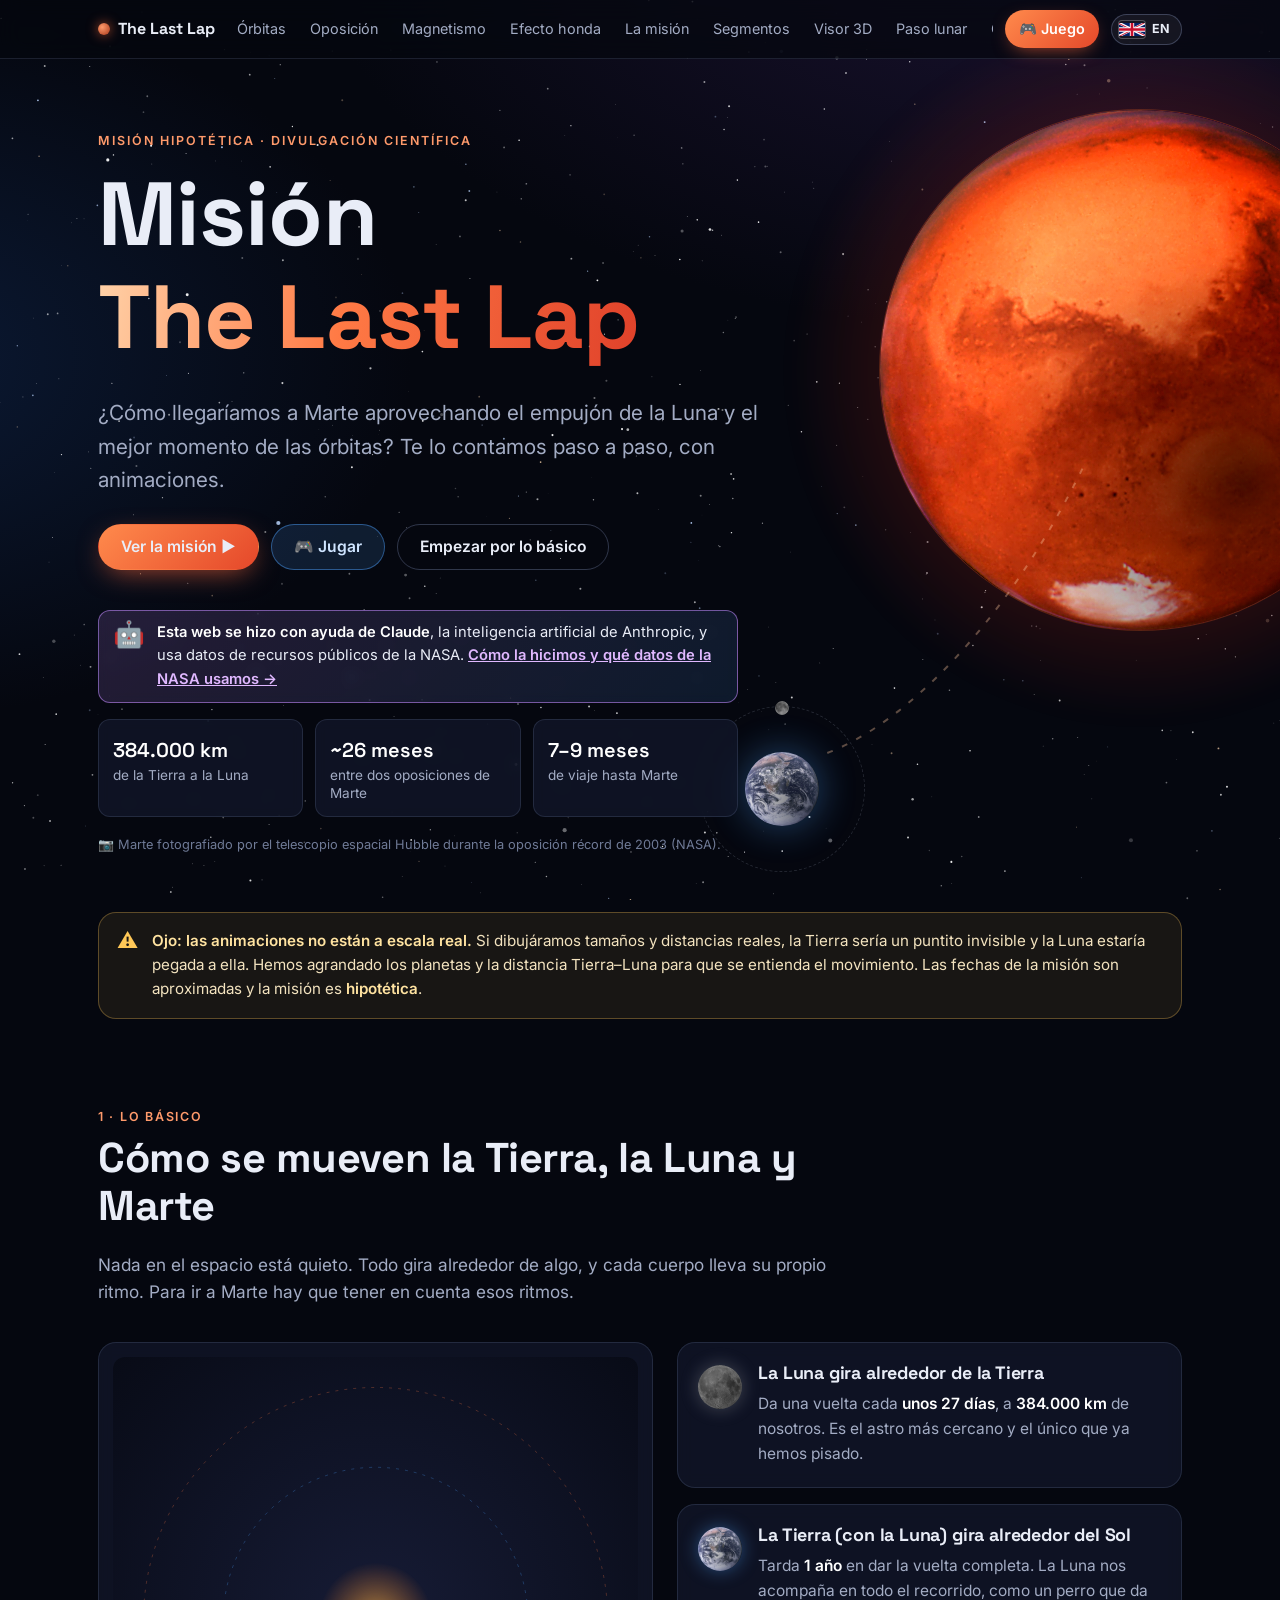
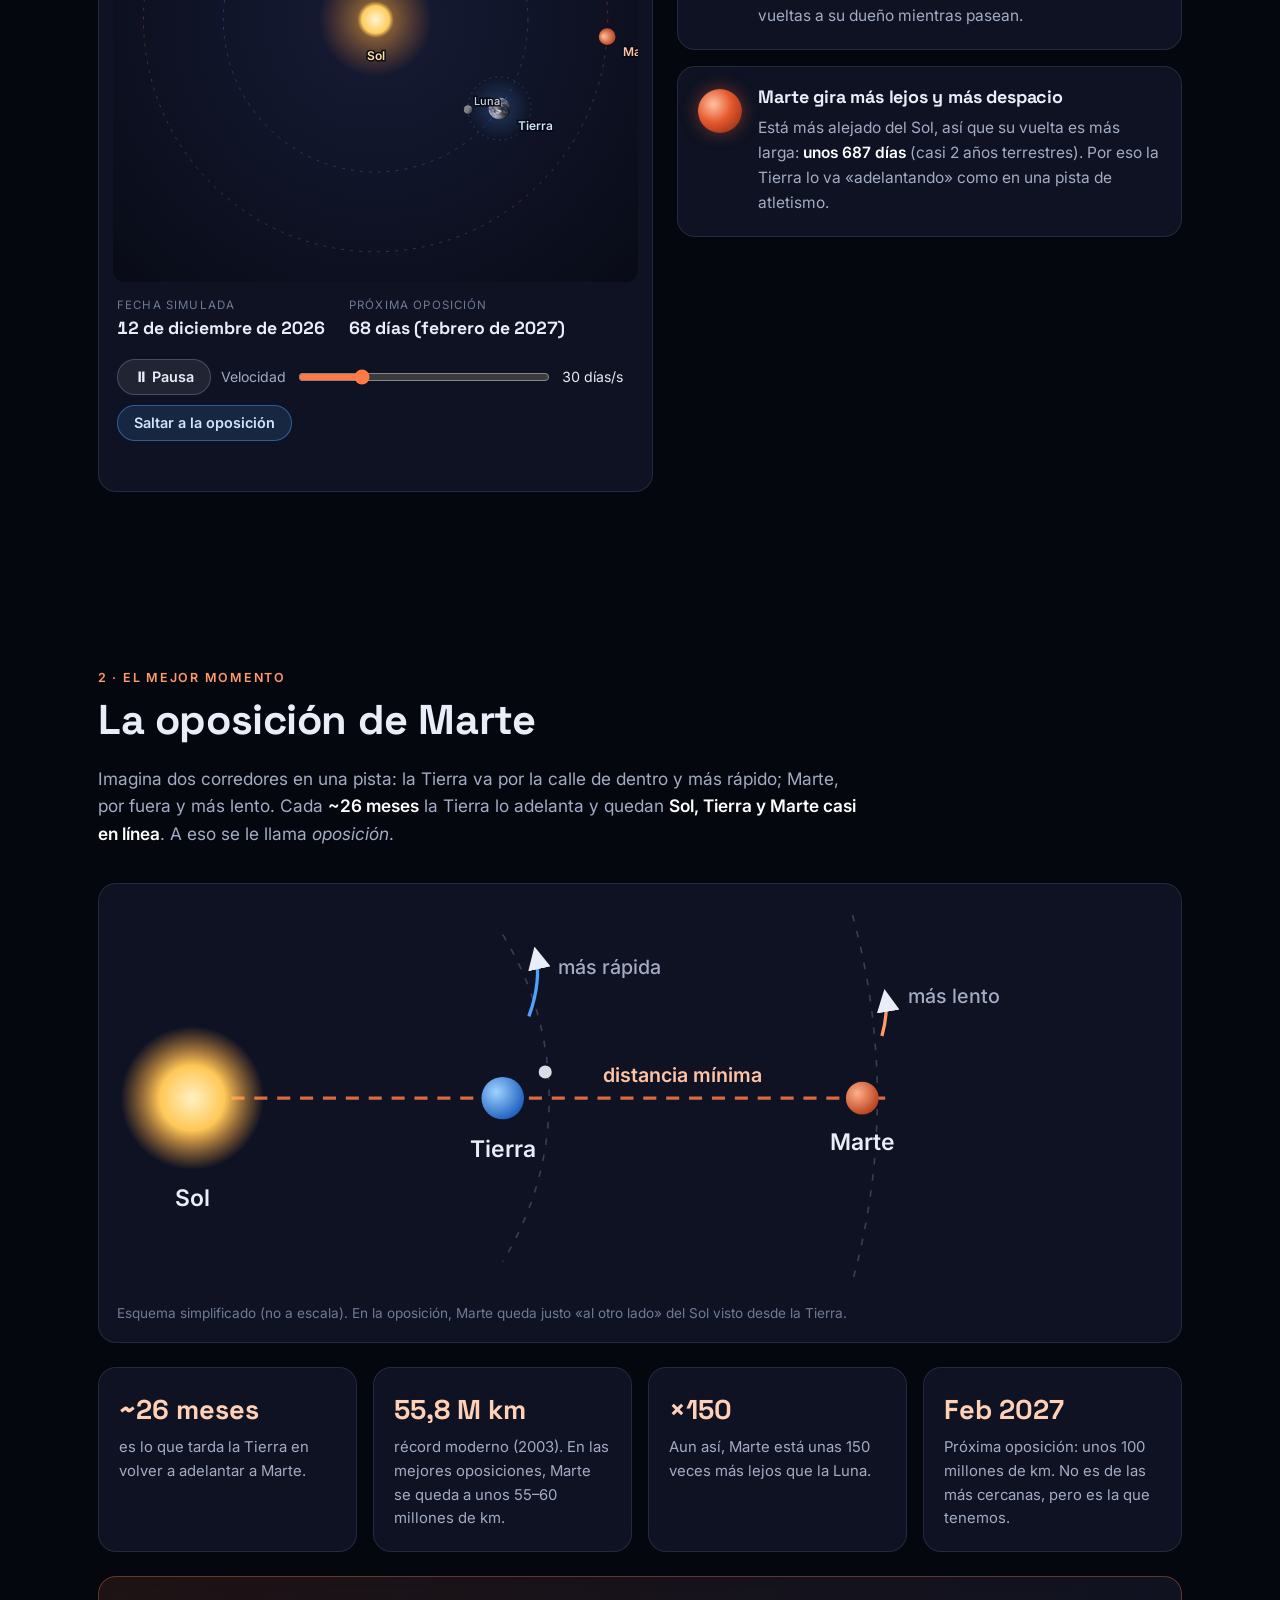
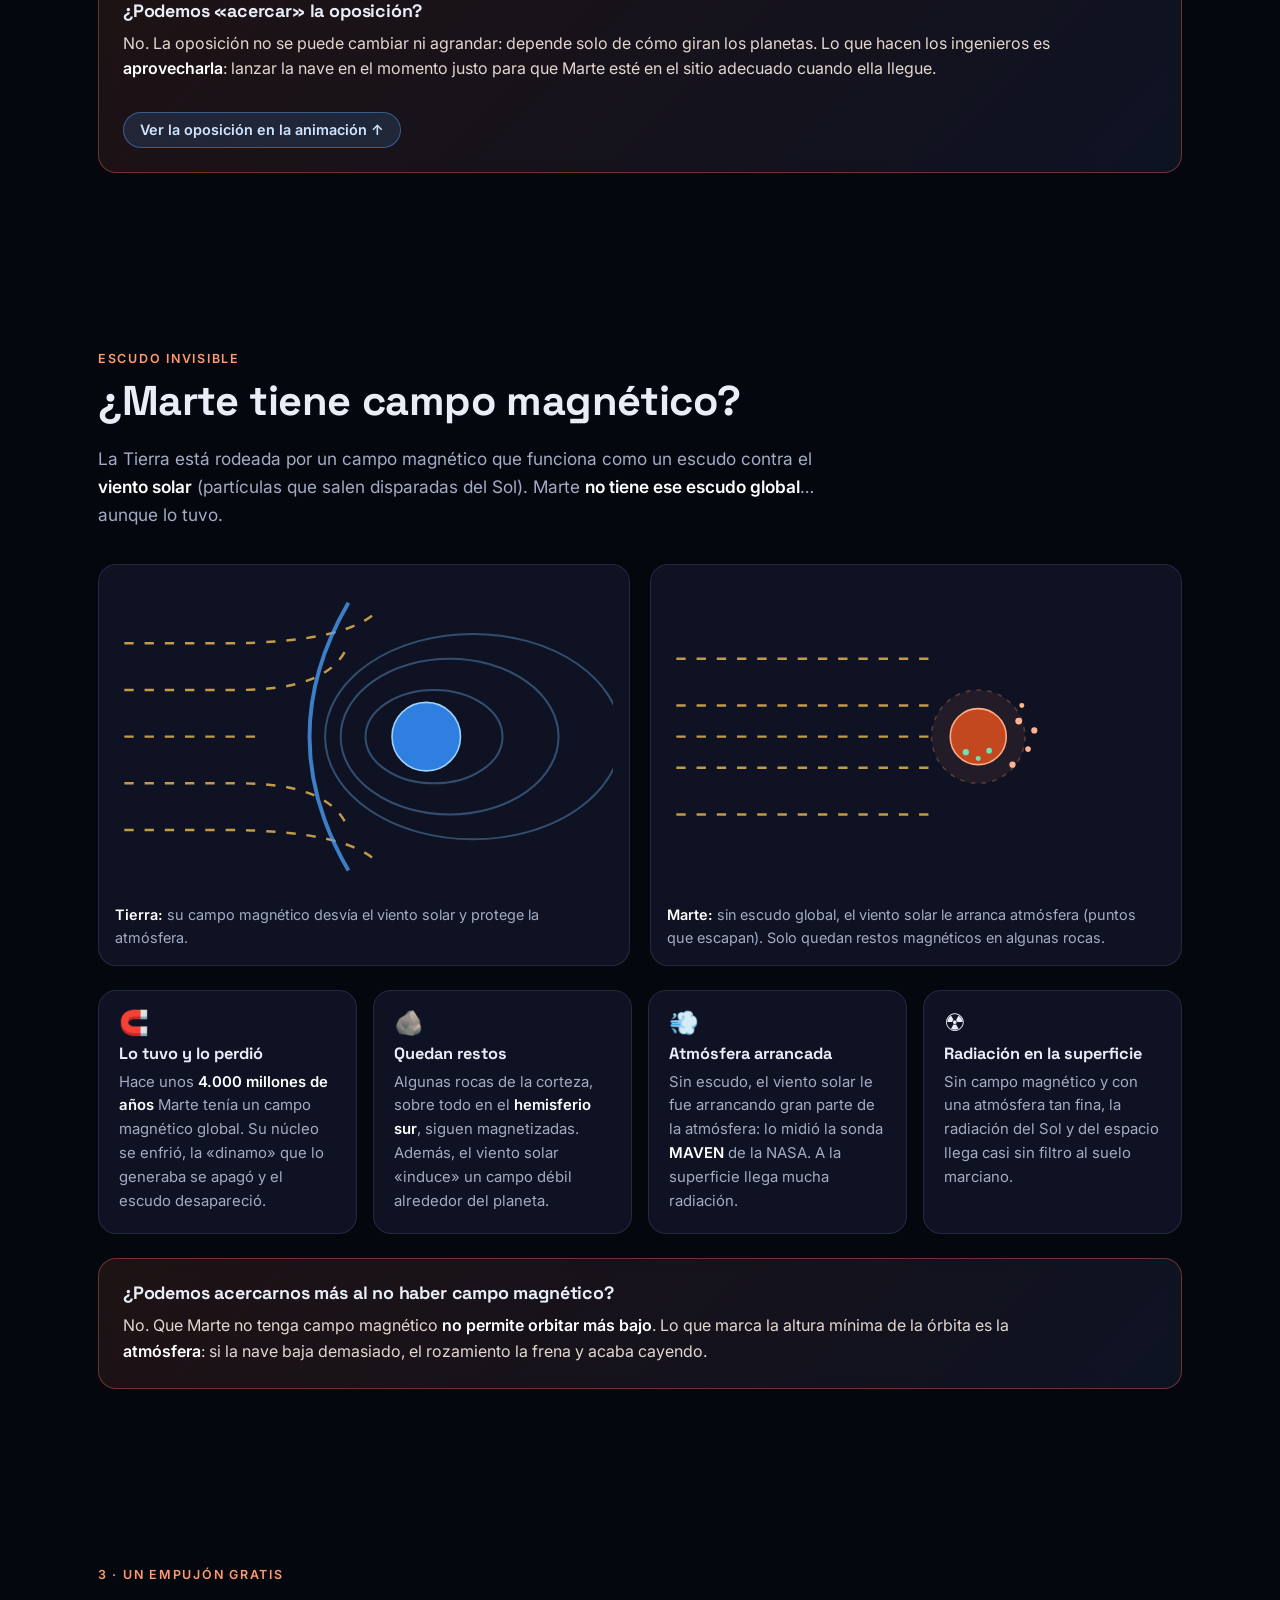
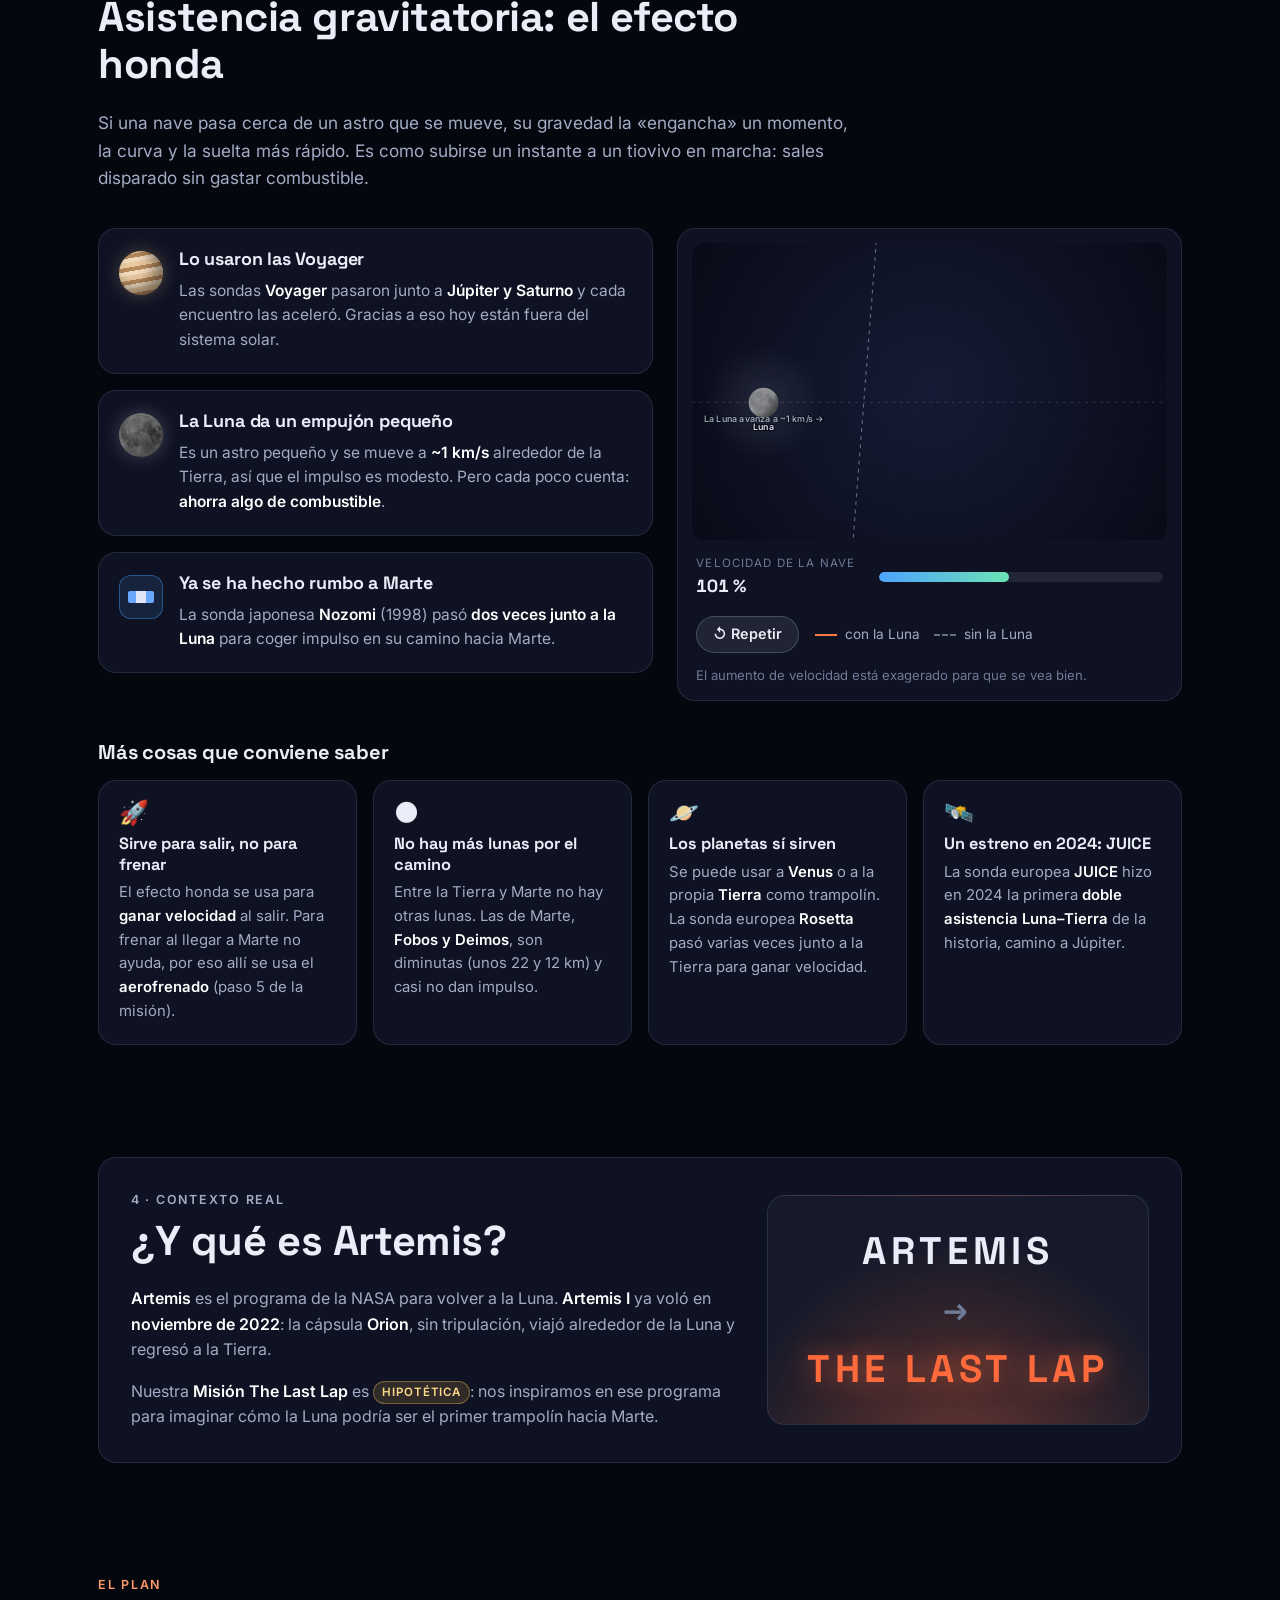
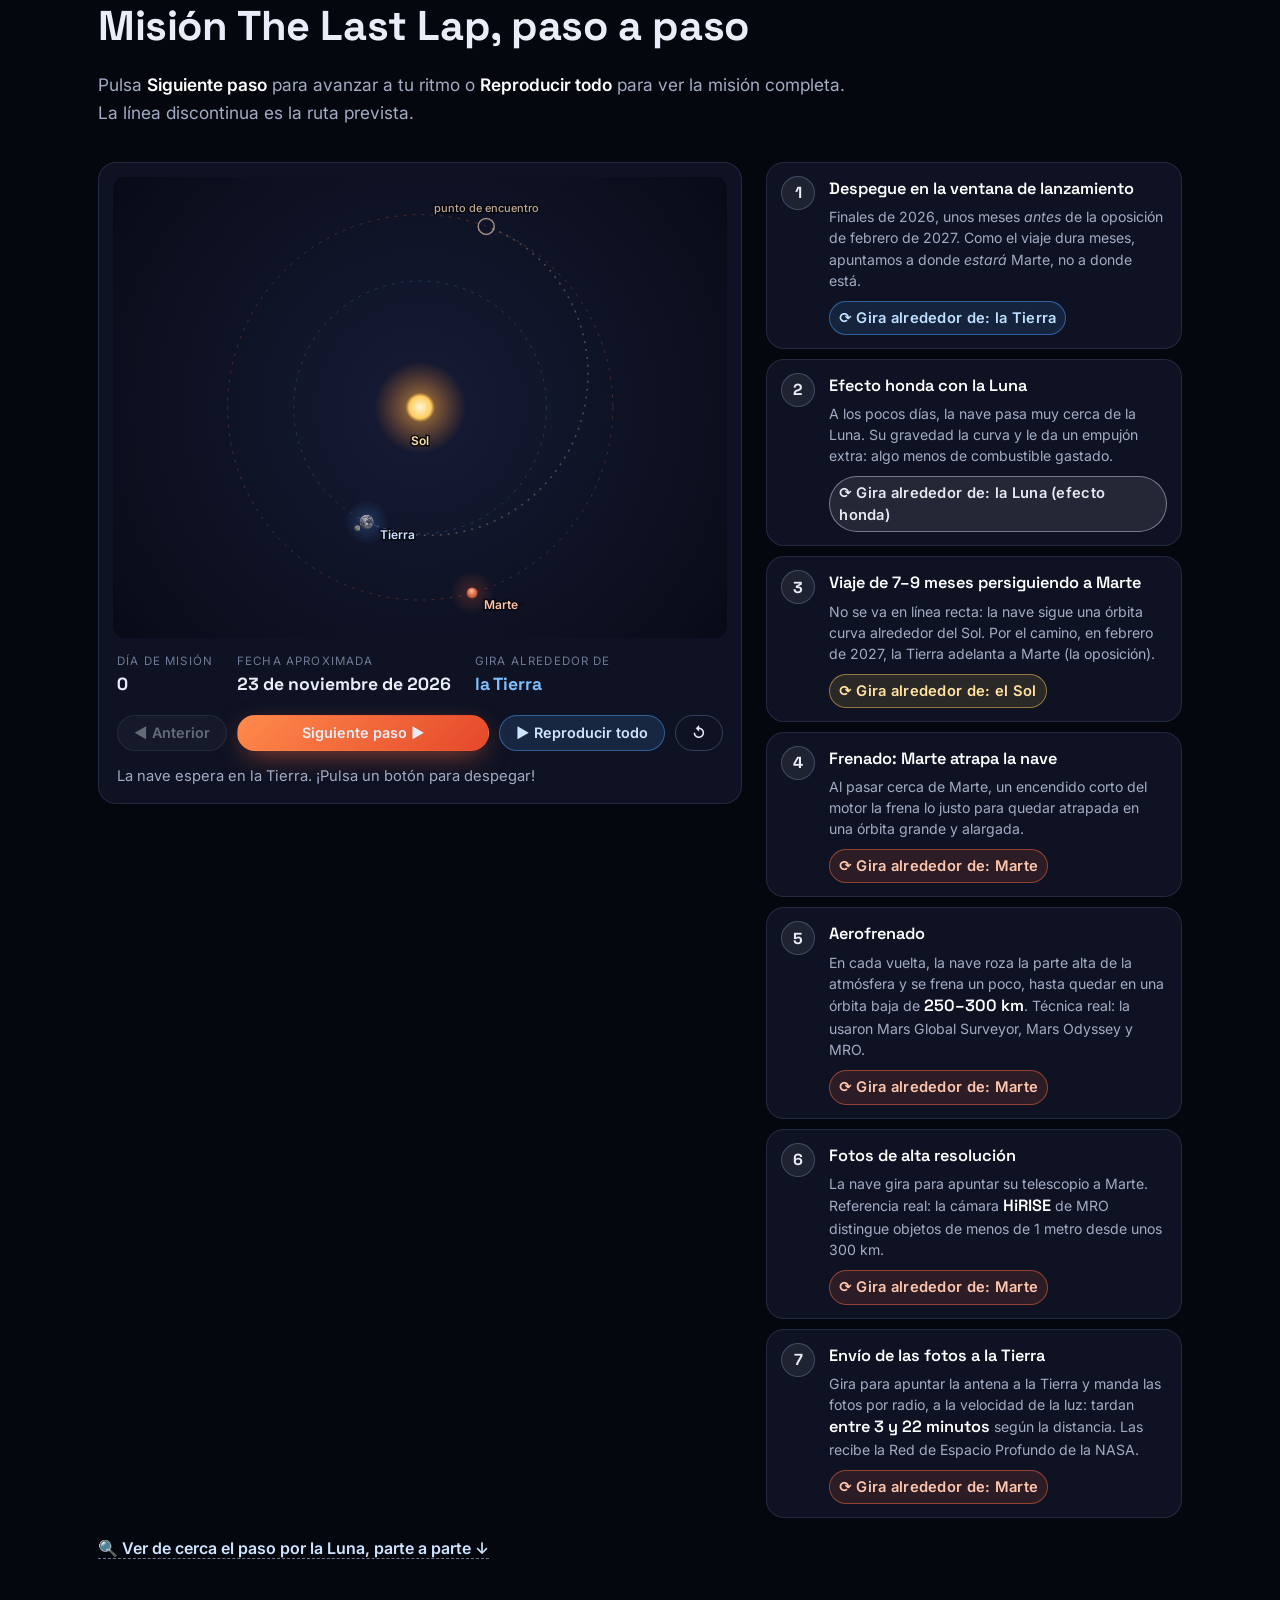
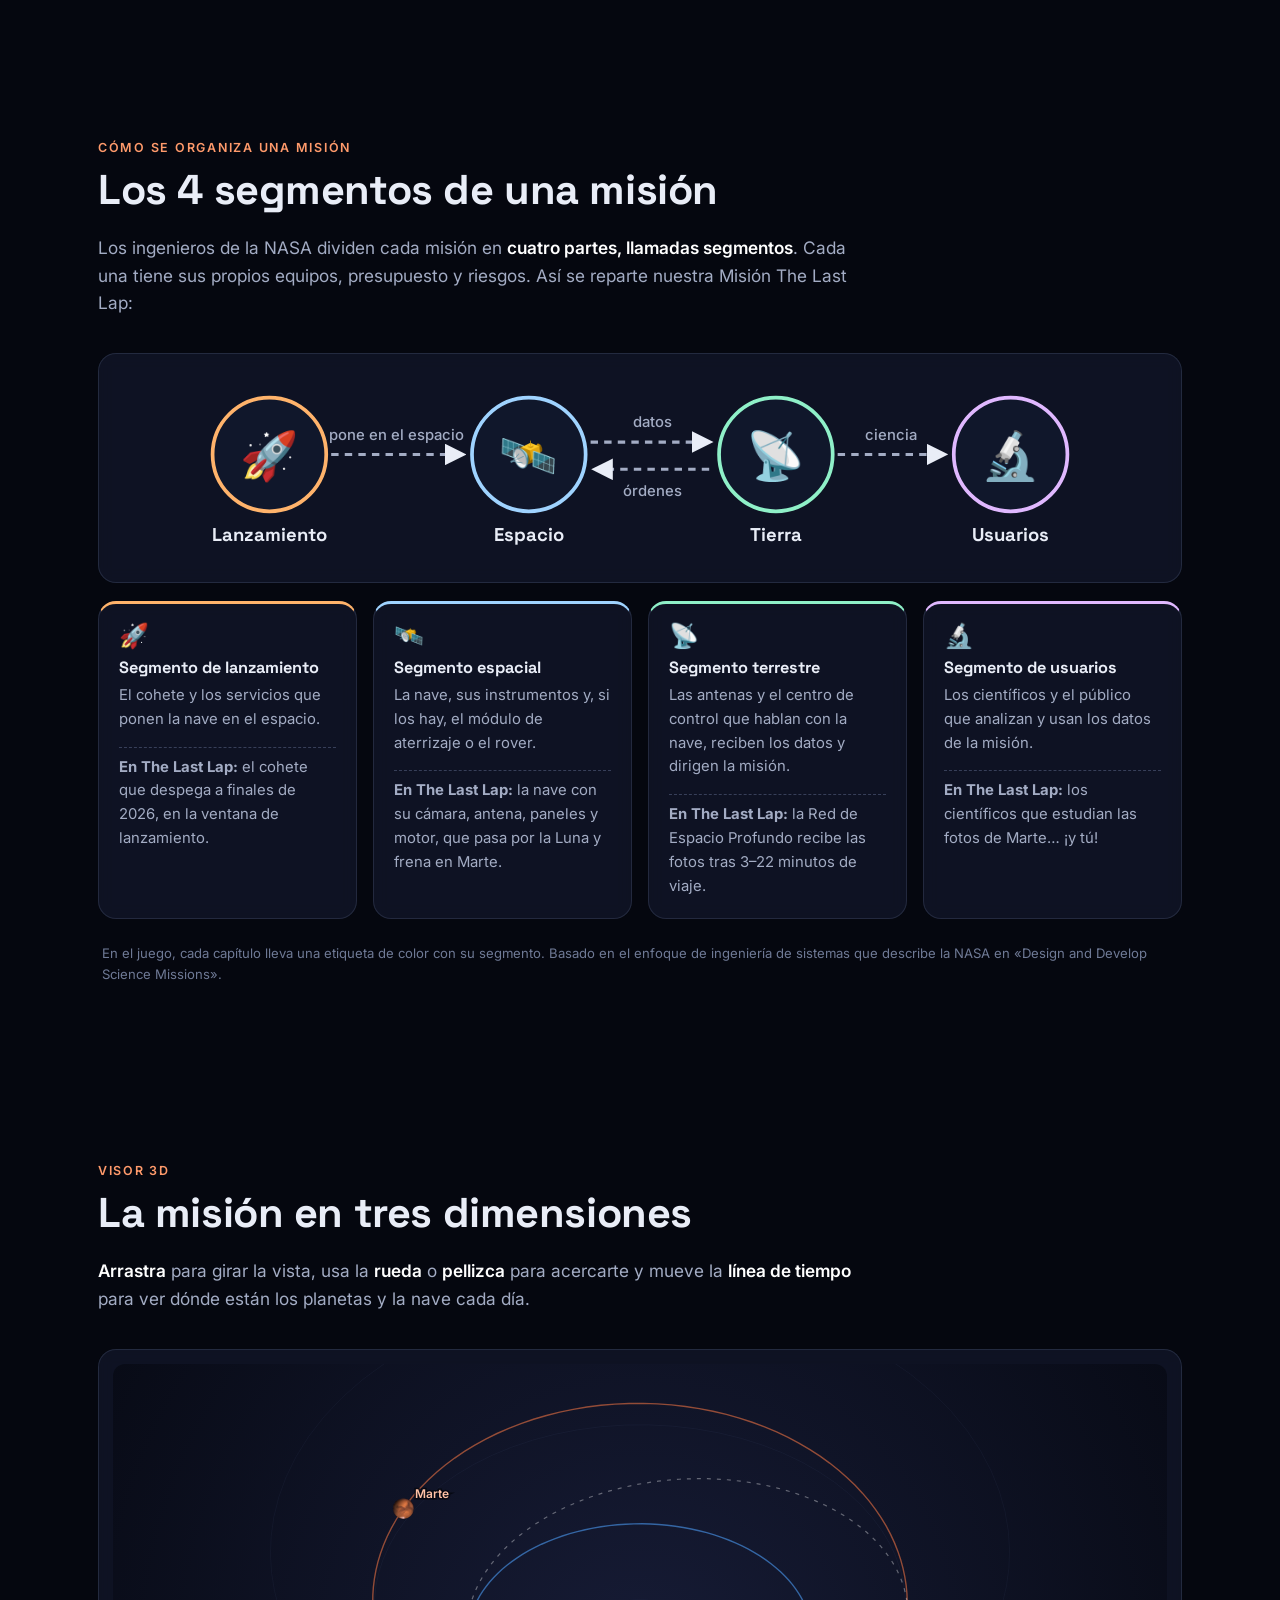
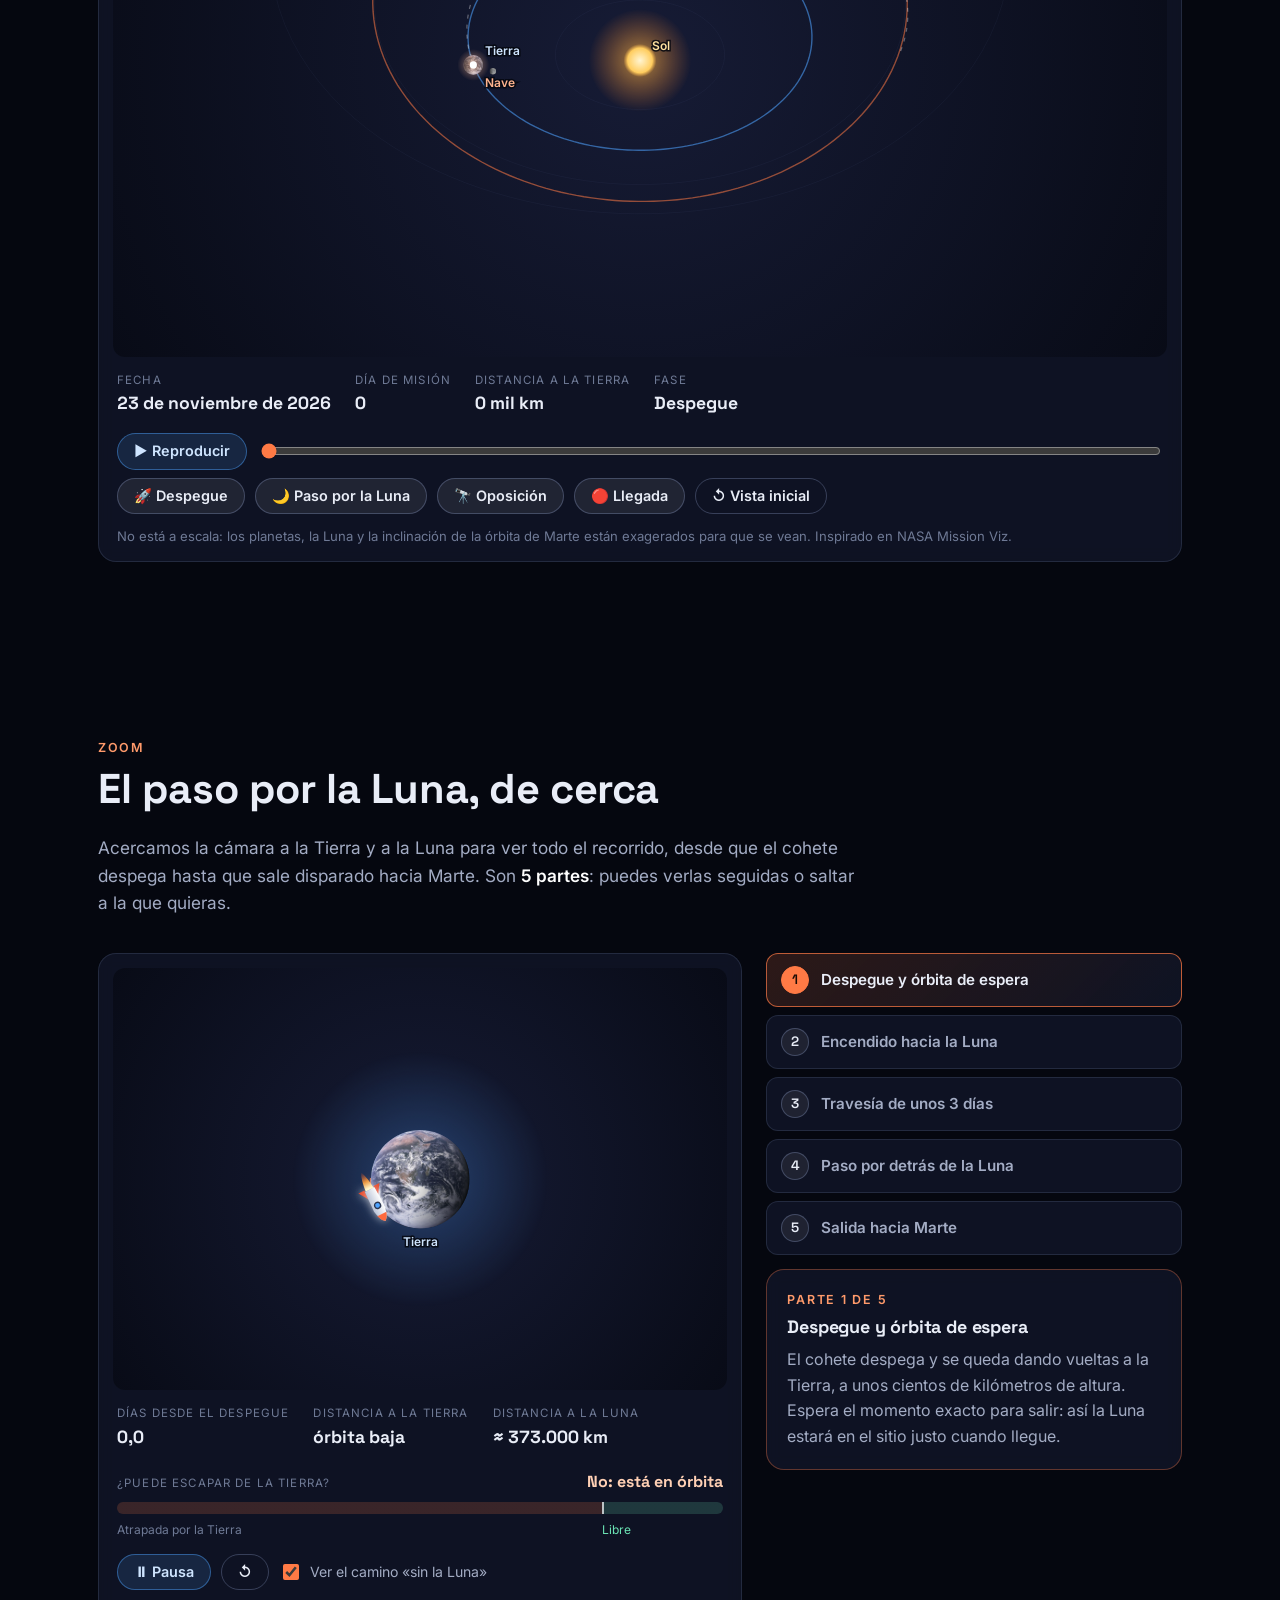
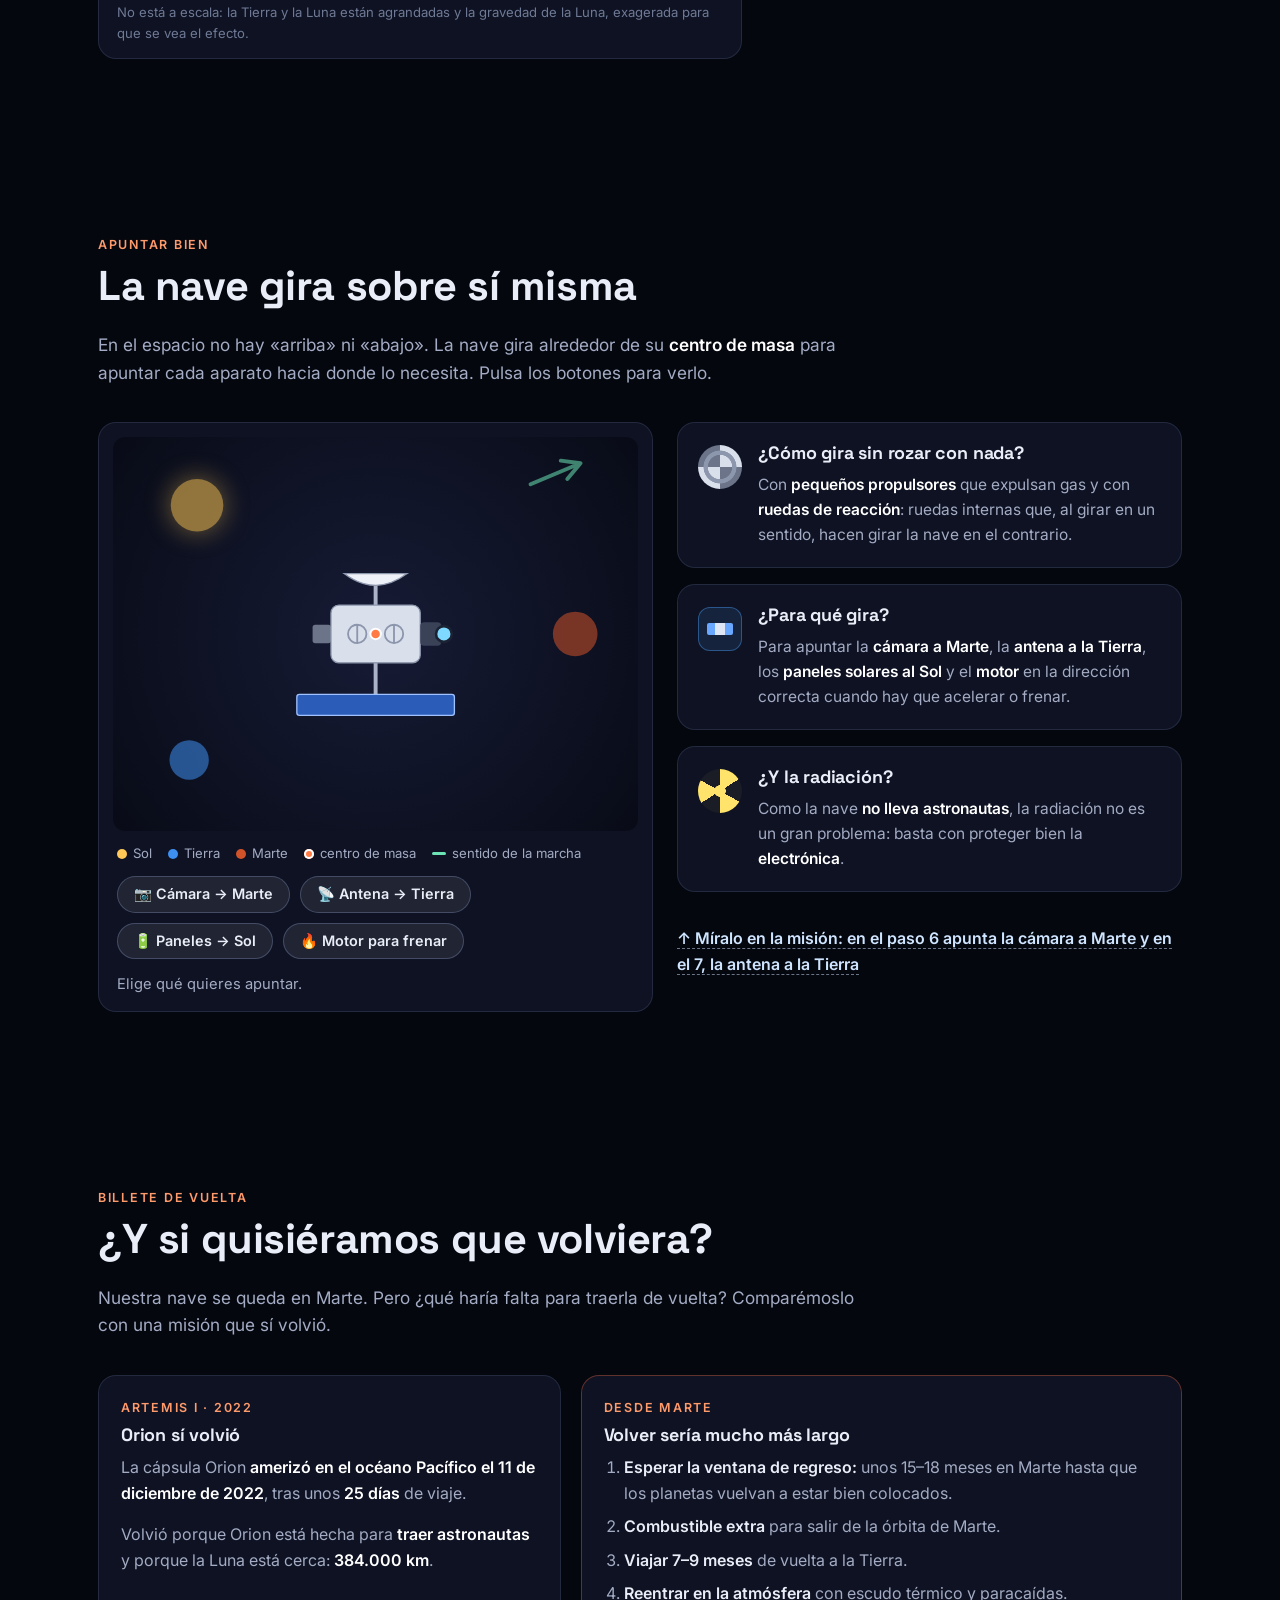
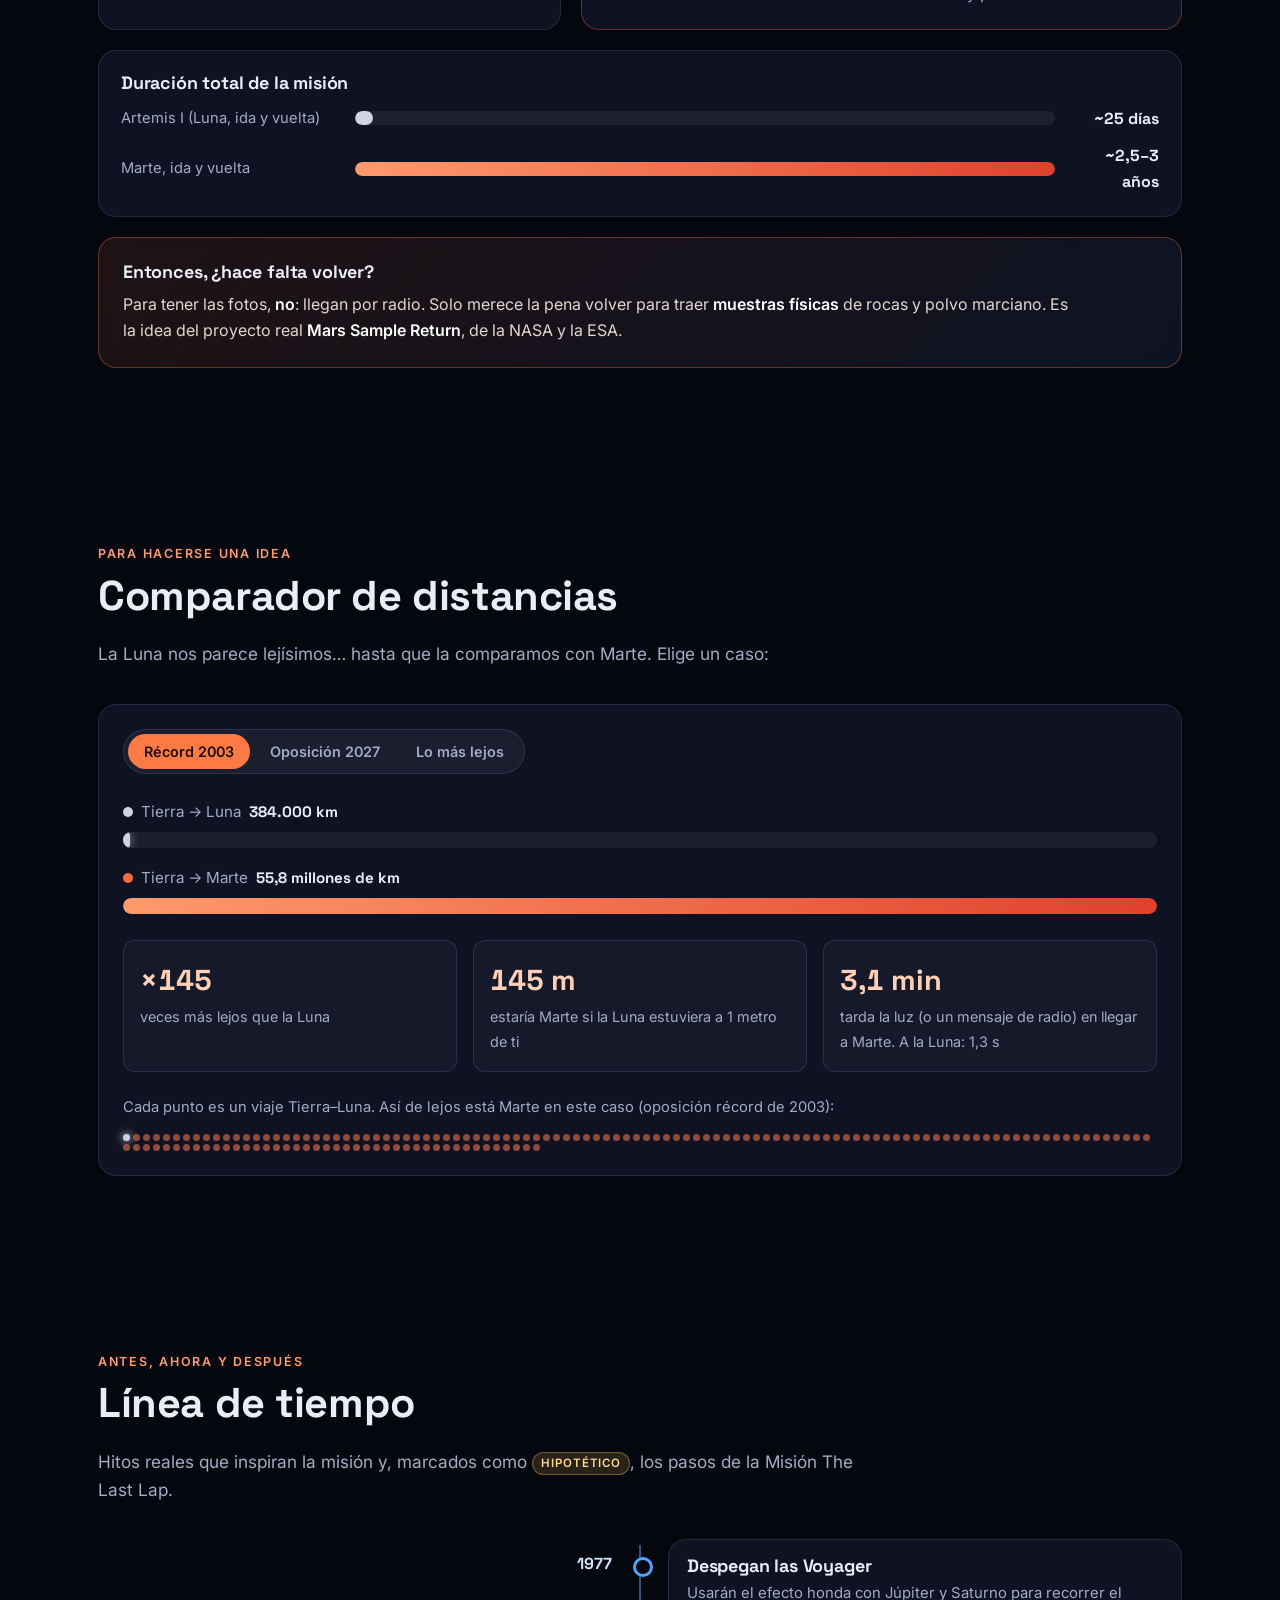
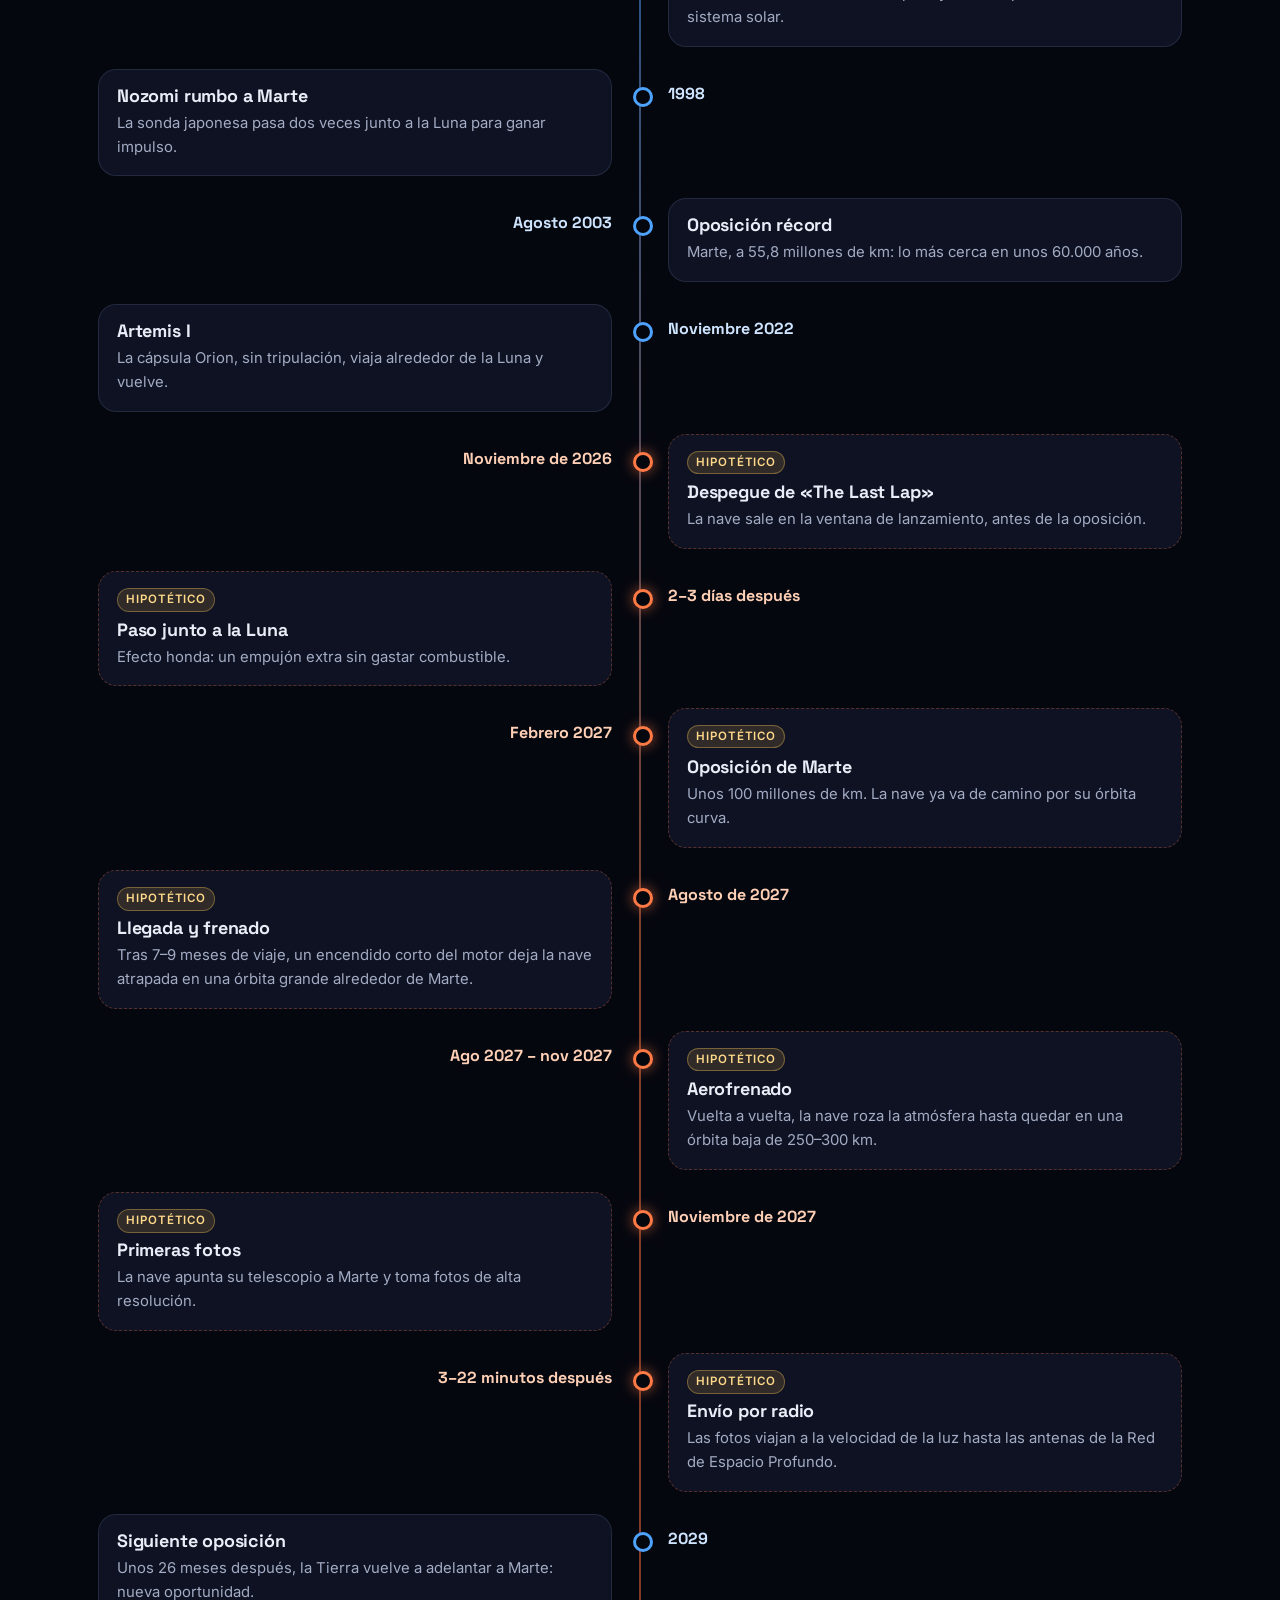
==== commit 53f0e2aa: "Une main (voces, personajes y Fotógrafo de Marte) con la rama juego Conflictos resueltos conservando" ====
--- a/index.html
+++ b/index.html
@@ -956,6 +956,31 @@
           <noscript><p>Este juego necesita JavaScript.</p></noscript>
         </div>
         <p class="fine">Historia inventada con fines educativos. Los precios, las probabilidades y las cifras están simplificados para que el juego sea jugable.</p>
+
+        <div id="foto-marte" class="reto">
+          <h3 class="sub-head">📸 Fotógrafo de Marte</h3>
+          <p class="reto-lead">La nave da una vuelta a Marte a <strong>400 km de altura</strong> y el suelo pasa a toda velocidad por debajo. <strong>Toca o haz clic</strong> donde quieras hacer cada foto. Tienes <strong>8 fotos</strong> y una sola vuelta, así que no las gastes en la zona de noche.</p>
+
+          <figure class="viz card game-card">
+            <ul class="game-goals pg-goals">
+              <li data-t="cap"><span class="goal-stars">🧊</span>Casquete polar</li>
+              <li data-t="olympus"><span class="goal-stars">🌋</span>Monte Olimpo</li>
+              <li data-t="phobos"><span class="goal-stars">🥔</span>Fobos</li>
+              <li data-t="valles"><span class="goal-stars">🏞️</span>Valles Marineris</li>
+              <li data-t="rover"><span class="goal-stars">🤖</span>Un rover</li>
+              <li data-t="storm"><span class="goal-stars">🌪️</span>Tormenta de polvo</li>
+            </ul>
+            <canvas id="pgame" class="canvas-game canvas-photo" tabindex="0" role="img" aria-label="Juego: el suelo de Marte pasa por debajo de la nave; toca para hacer fotos de los lugares de la lista"></canvas>
+            <div class="pg-hud" id="pg-hud" aria-live="off"></div>
+            <div class="game-result" id="pg-result" aria-live="polite"></div>
+            <div class="pg-gallery" id="pg-gallery"></div>
+            <div class="controls">
+              <button class="btn small primary" id="pg-start" type="button">▶ Empezar la vuelta</button>
+              <button class="btn small ghost" id="pg-reset" type="button">↺ Otra vez</button>
+            </div>
+            <p class="fine">Cuanto más centrado esté el objetivo en el visor, más estrellas. Simplificado: el mapa no está a escala y en la realidad una vuelta dura casi 2 horas, no 50 segundos.</p>
+          </figure>
+        </div>
       </div>
     </section>
 
--- a/styles.css
+++ b/styles.css
@@ -1198,3 +1198,43 @@
 @media (max-width: 600px) { .ai-table, .ai-table tbody, .ai-table tr, .ai-table td { display: block; width: 100% !important; } .ai-table thead { display: none; } .ai-table tr { padding: 8px 0; border-bottom: 1px solid var(--border); } .ai-table td { border: 0; padding: 4px 14px; } }
 .hero .ai-banner { margin: 18px 0 0; max-width: 640px; padding: 10px 14px; font-size: .92rem; backdrop-filter: blur(6px); -webkit-backdrop-filter: blur(6px); }
 .hero .ai-banner { margin-bottom: 16px; }
+/* ---------- Juego: personajes que hablan ---------- */
+.adv-talk { display: grid; grid-template-columns: auto minmax(0, 1fr) auto; align-items: center; gap: 12px; margin: 10px 0 12px; padding: 10px 12px; border-radius: 14px; background: rgba(255,255,255,.05); border: 1px solid var(--border); animation: talk-in .4s ease-out; }
+@keyframes talk-in { from { opacity: 0; transform: translateY(6px); } to { opacity: 1; transform: none; } }
+.talk-ava { position: relative; display: block; width: 56px; height: 56px; border-radius: 50%; }
+.talk-ava svg { display: block; border-radius: 50%; transition: transform .2s; }
+.talk-wave { position: absolute; inset: -4px; border-radius: 50%; border: 2px solid rgba(143,240,200,0); pointer-events: none; }
+.adv-talk.speaking .talk-ava svg { animation: talk-bob .5s ease-in-out infinite alternate; }
+.adv-talk.speaking .talk-wave { animation: talk-ring 1s ease-out infinite; }
+@keyframes talk-bob { from { transform: translateY(0) scale(1); } to { transform: translateY(-2px) scale(1.04); } }
+@keyframes talk-ring { from { border-color: rgba(143,240,200,.85); transform: scale(.95); } to { border-color: rgba(143,240,200,0); transform: scale(1.25); } }
+.talk-bubble { position: relative; padding: 9px 12px; border-radius: 12px; background: rgba(5,7,15,.55); border: 1px solid var(--border-strong); min-width: 0; }
+.talk-bubble::before { content: ""; position: absolute; left: -7px; top: 50%; width: 12px; height: 12px; background: inherit; border-left: 1px solid var(--border-strong); border-bottom: 1px solid var(--border-strong); transform: translateY(-50%) rotate(45deg); }
+.talk-bubble b { display: block; font-size: .78rem; letter-spacing: .04em; color: #ffd0b5; }
+.talk-bubble p { margin: 2px 0 0; color: var(--text); font-size: .95rem; }
+.adv-talk.speaking .talk-bubble { border-color: rgba(143,240,200,.6); }
+.talk-replay { flex: none; width: 36px; height: 36px; border-radius: 50%; border: 1px solid var(--border-strong); background: rgba(255,255,255,.06); color: var(--text); cursor: pointer; font-size: 1rem; }
+.talk-replay:hover { background: rgba(255,255,255,.14); }
+.ov-ava { transition: transform .2s, box-shadow .2s; }
+.ov-ava.speaking { transform: scale(1.35); box-shadow: 0 0 0 2px #8ff0c8, 0 0 14px rgba(143,240,200,.7); position: relative; z-index: 1; }
+.adv-icon-btn.off { opacity: .6; }
+@media (max-width: 480px) { .adv-talk { gap: 9px; padding: 8px; } .talk-ava, .talk-ava svg { width: 46px; height: 46px; } .talk-replay { width: 32px; height: 32px; } }
+@media (prefers-reduced-motion: reduce) { .adv-talk, .adv-talk.speaking .talk-ava svg, .adv-talk.speaking .talk-wave { animation: none; } }
+
+/* ---------- JUEGOS: FOTÓGRAFO DE MARTE ---------- */
+.canvas-photo { aspect-ratio: 16 / 9; }
+@media (max-width: 600px) { .canvas-photo { aspect-ratio: 4 / 3.4; } }
+.pg-goals li[data-q]::after { content: attr(data-q); font-size: .78rem; letter-spacing: -1px; }
+.pg-hud { display: flex; flex-wrap: wrap; gap: 8px; padding: 12px 4px 0; }
+.pg-chip { display: inline-flex; align-items: center; gap: 6px; padding: 5px 11px; border-radius: 999px; font-size: .85rem; font-weight: 600; color: var(--text); background: rgba(255,255,255,.06); border: 1px solid var(--border); font-variant-numeric: tabular-nums; }
+.pg-chip.night { color: #b9c6ff; border-color: rgba(140,160,255,.4); background: rgba(80,100,200,.15); }
+.pg-chip.low { color: #ffb48f; border-color: rgba(255,140,90,.45); }
+.pg-gallery { display: grid; grid-template-columns: repeat(auto-fill, minmax(118px, 1fr)); gap: 10px; padding: 12px 4px 0; }
+.pg-gallery:empty { display: none; }
+.pg-shot { margin: 0; border-radius: 10px; overflow: hidden; background: #000; border: 1px solid var(--border); animation: pg-in .35s ease-out; }
+.pg-shot canvas { display: block; width: 100%; aspect-ratio: 4 / 3; height: auto; }
+.pg-shot figcaption { padding: 5px 8px; font-size: .74rem; line-height: 1.3; color: var(--muted); background: var(--panel-solid); }
+.pg-shot.hit figcaption { color: #ffe1a3; }
+.pg-shot.miss { opacity: .75; }
+@keyframes pg-in { from { transform: scale(.85); opacity: 0; } to { transform: none; opacity: 1; } }
+
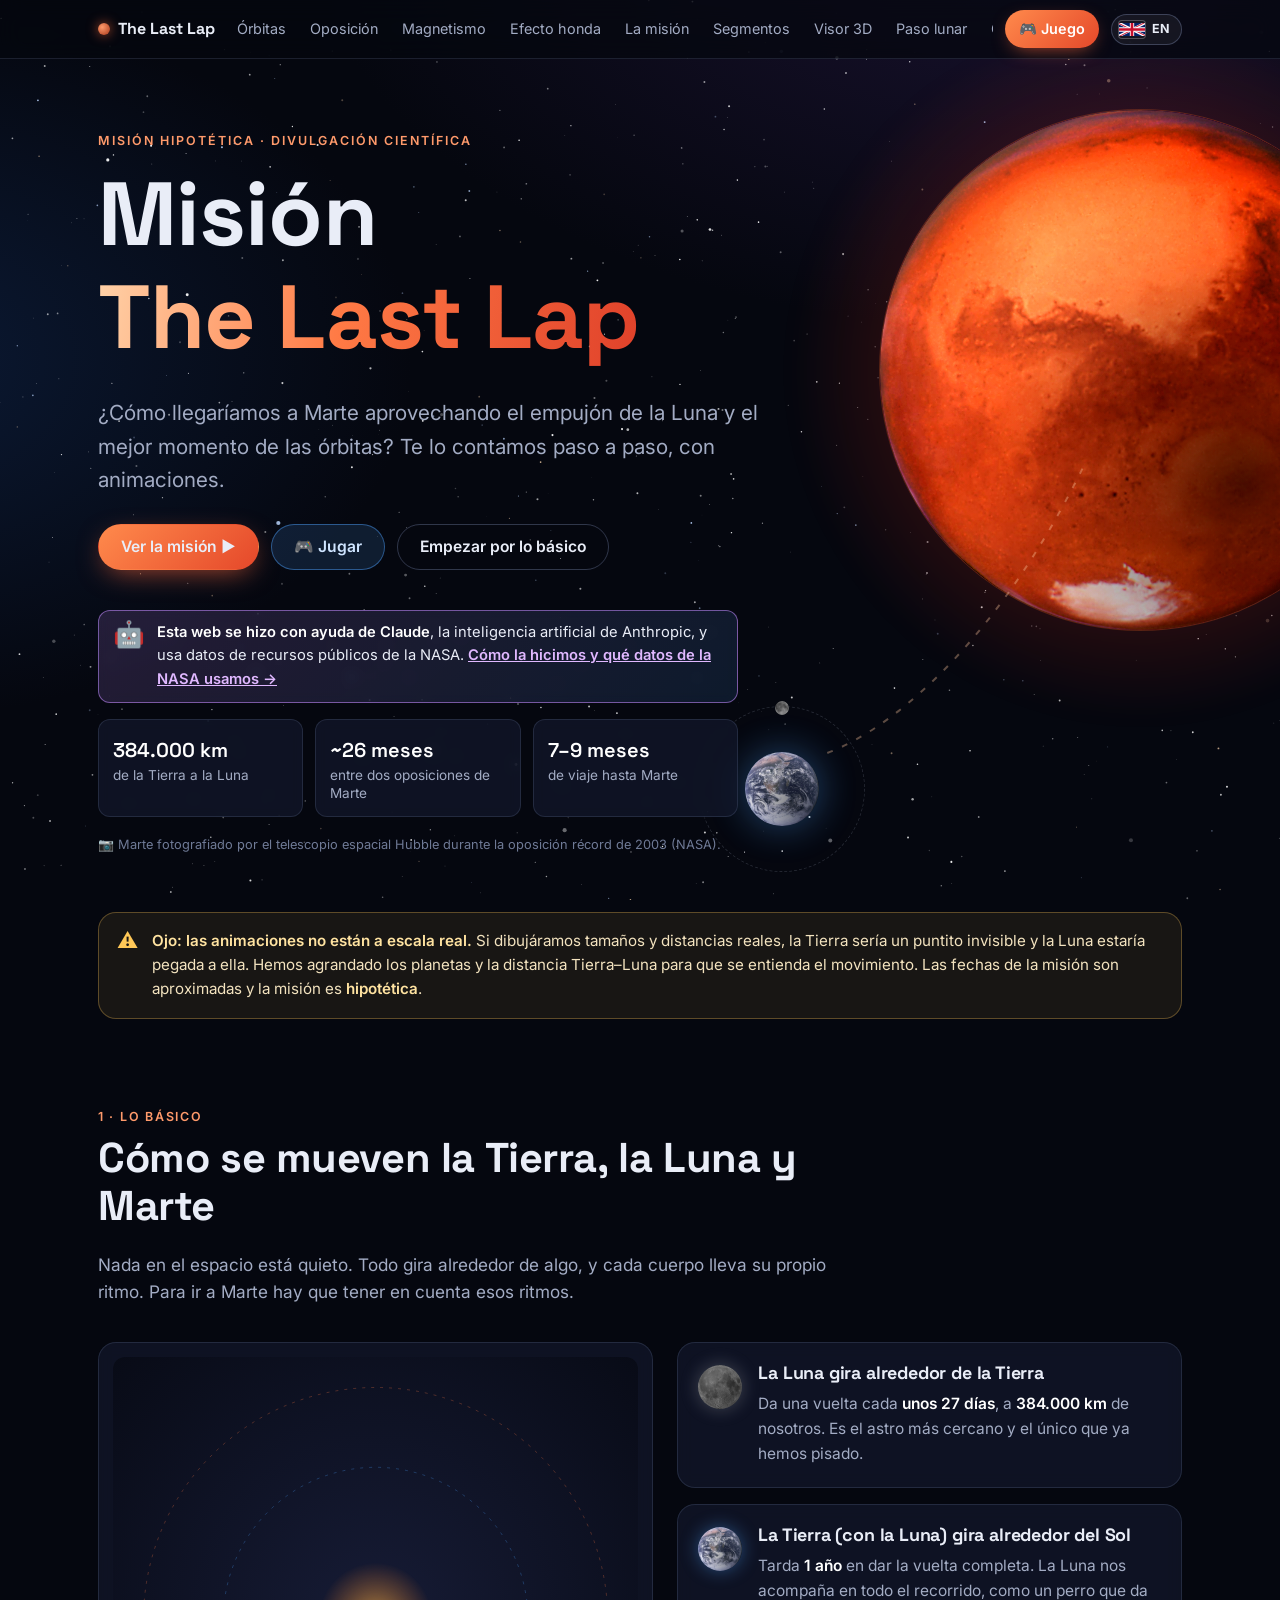
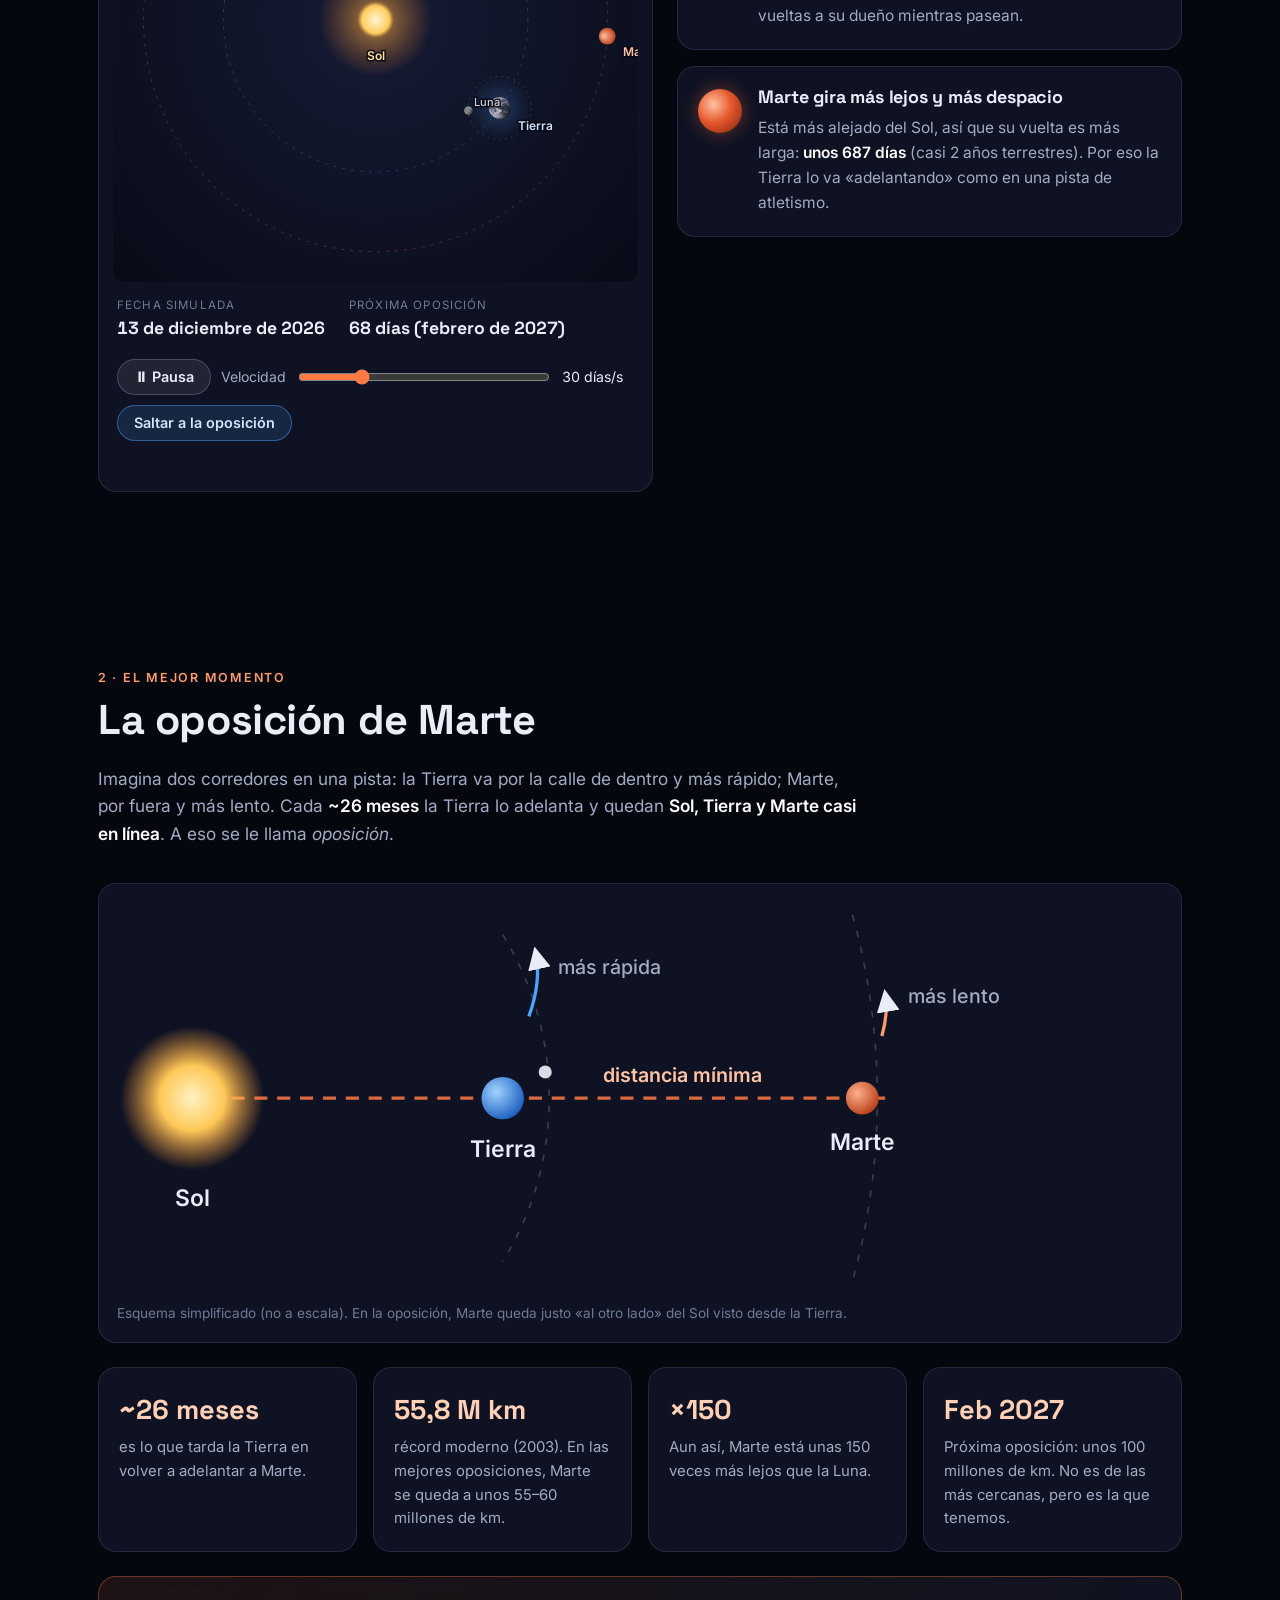
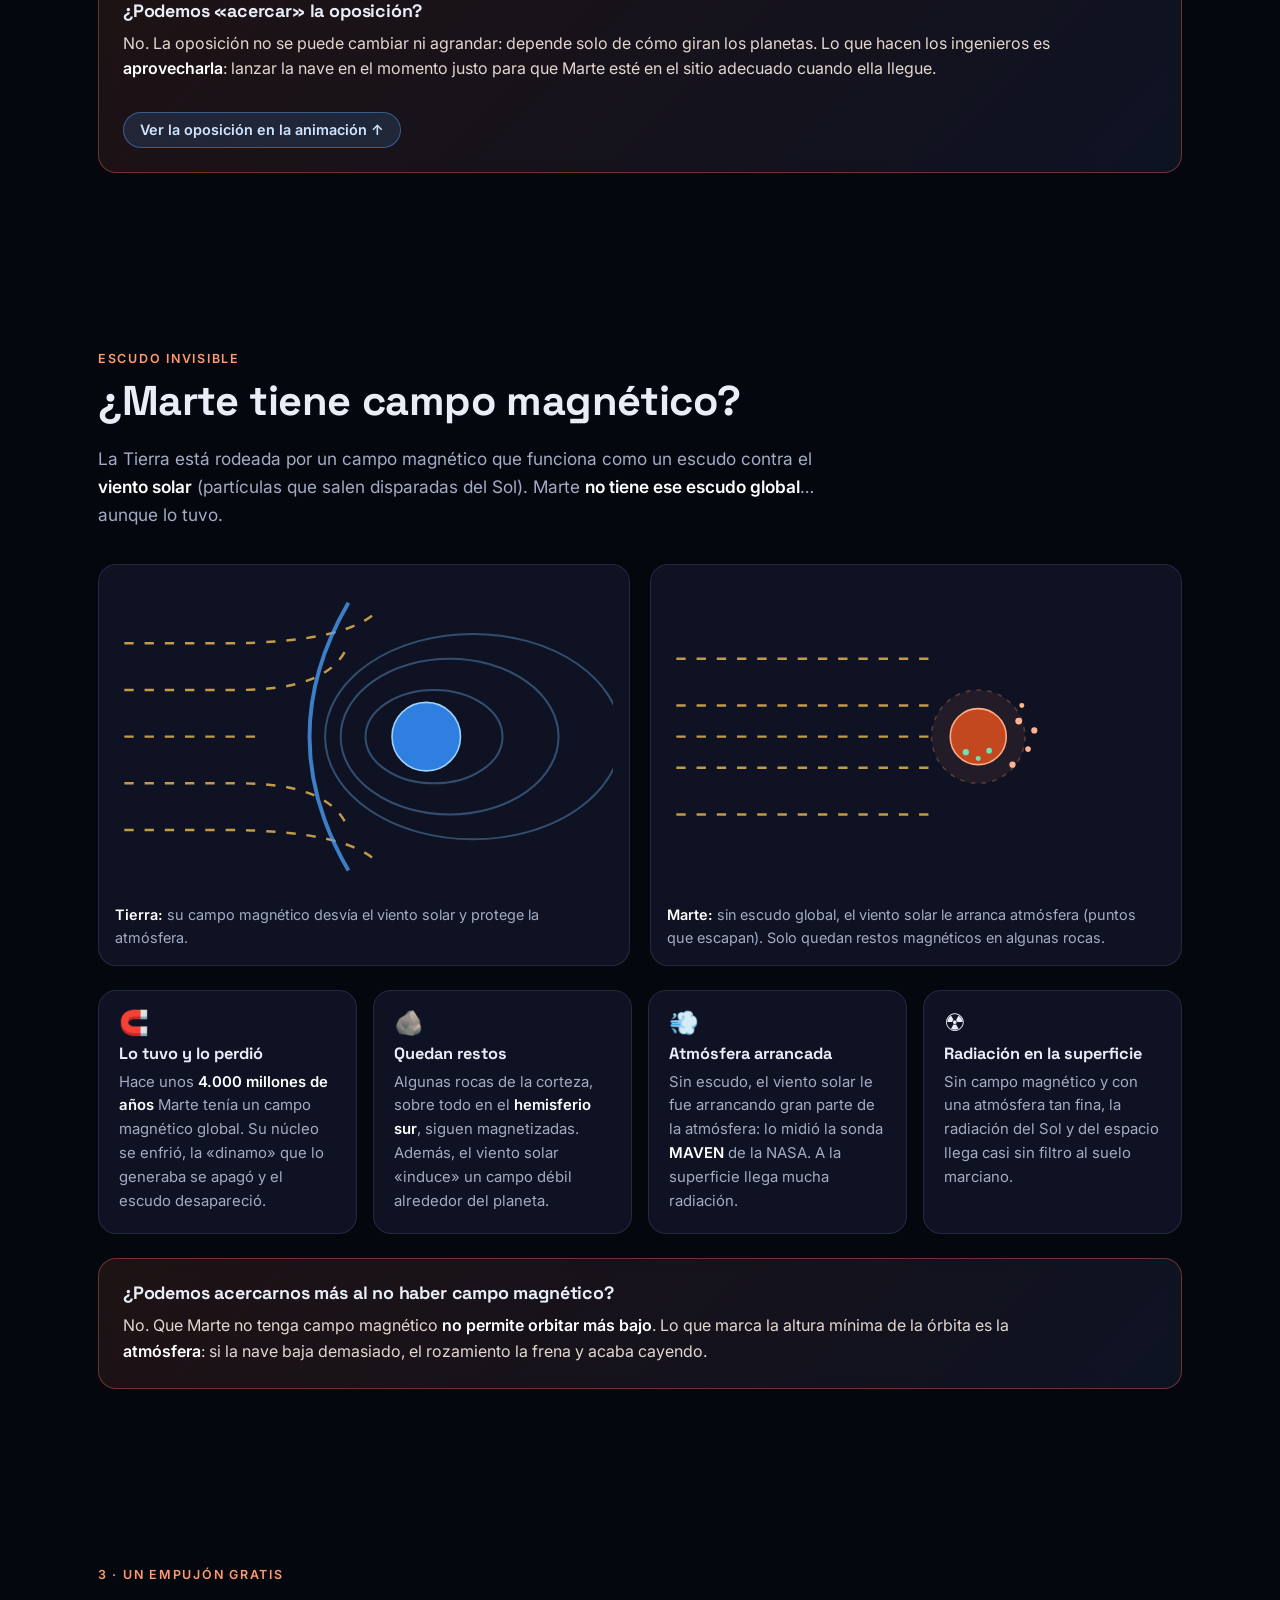
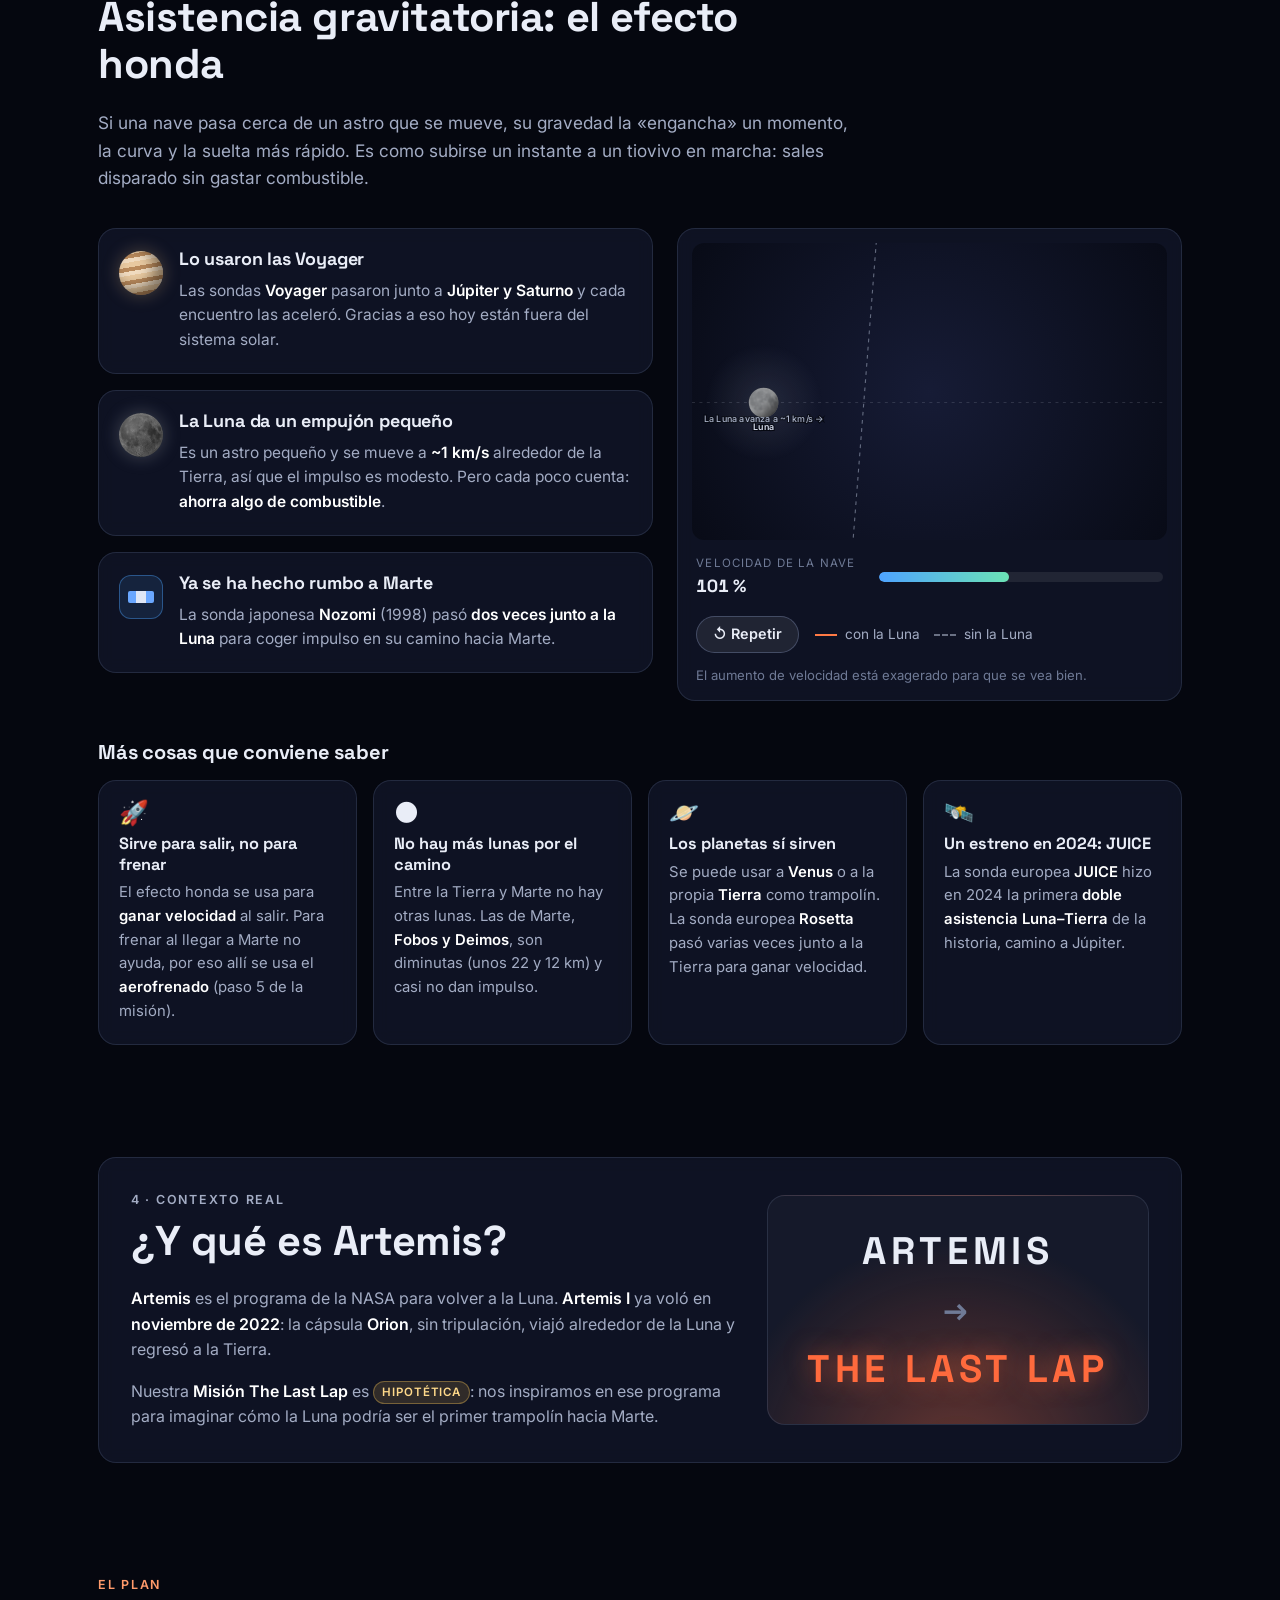
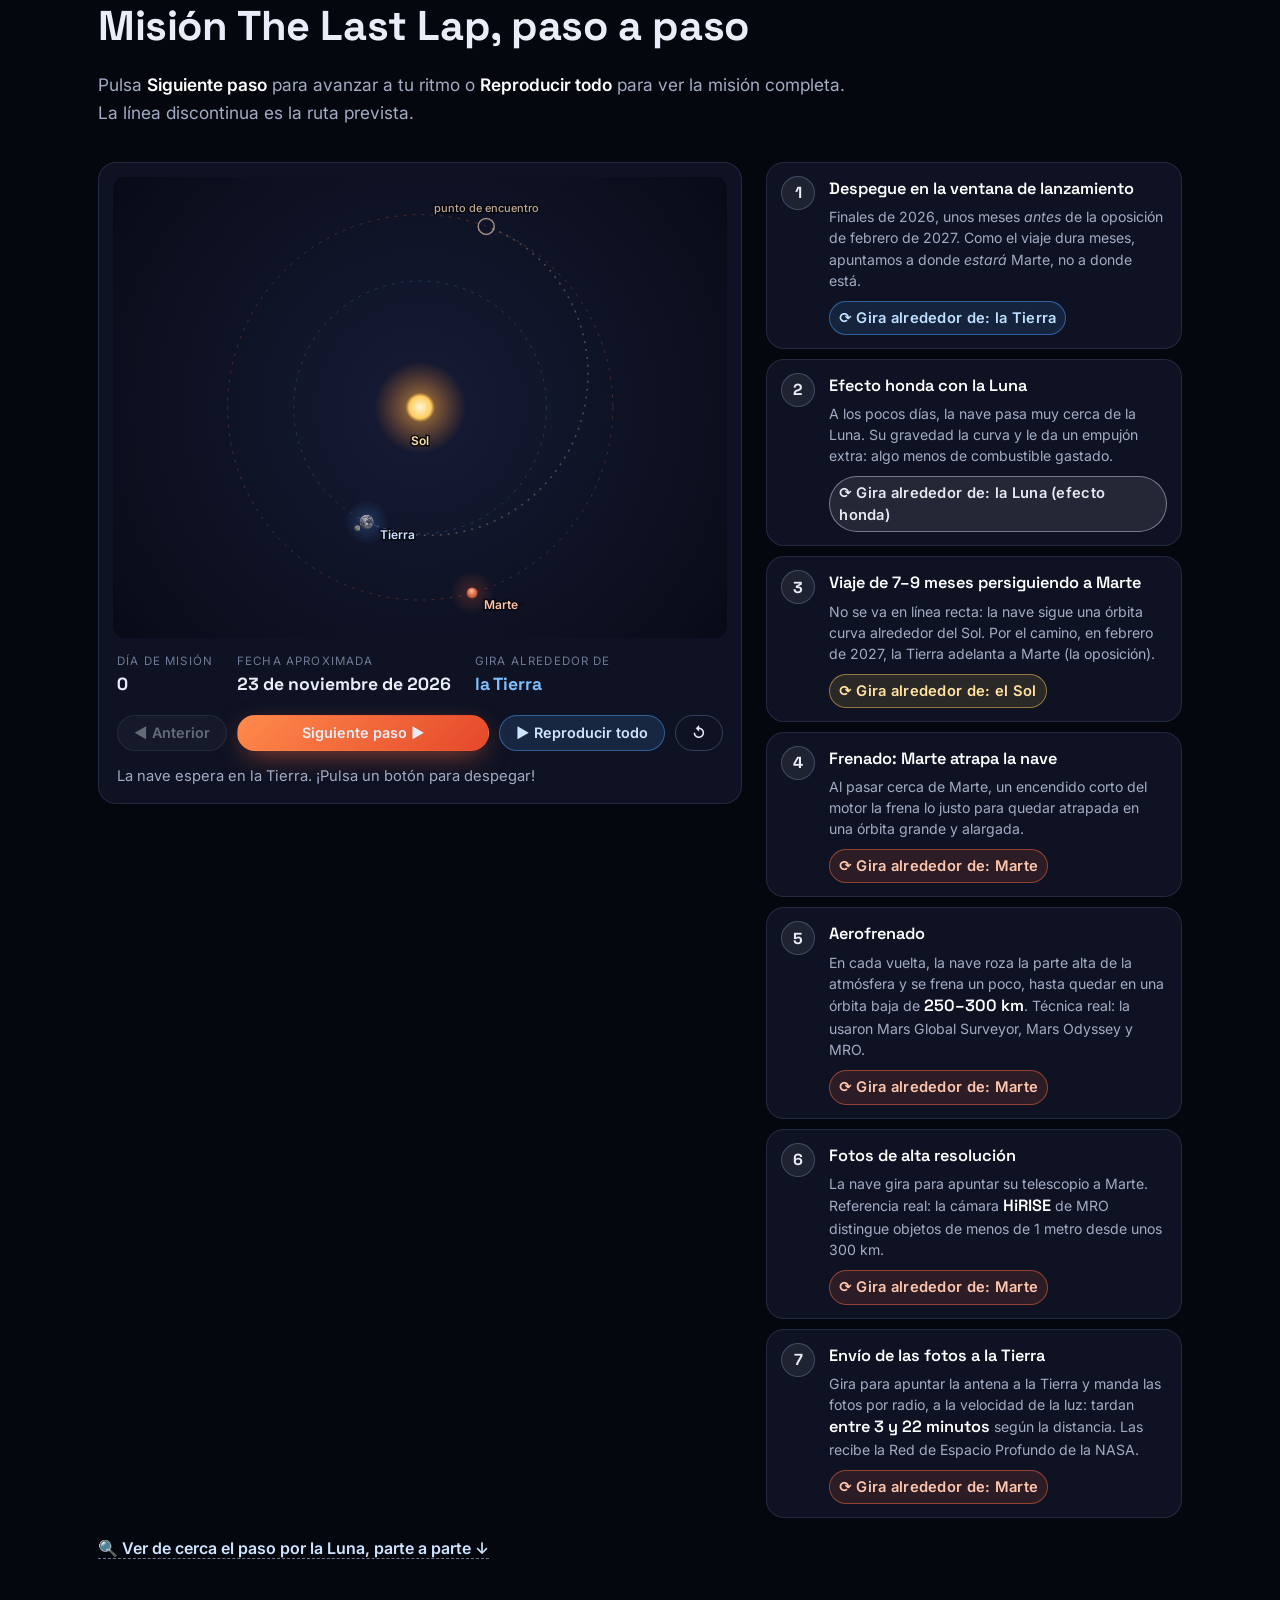
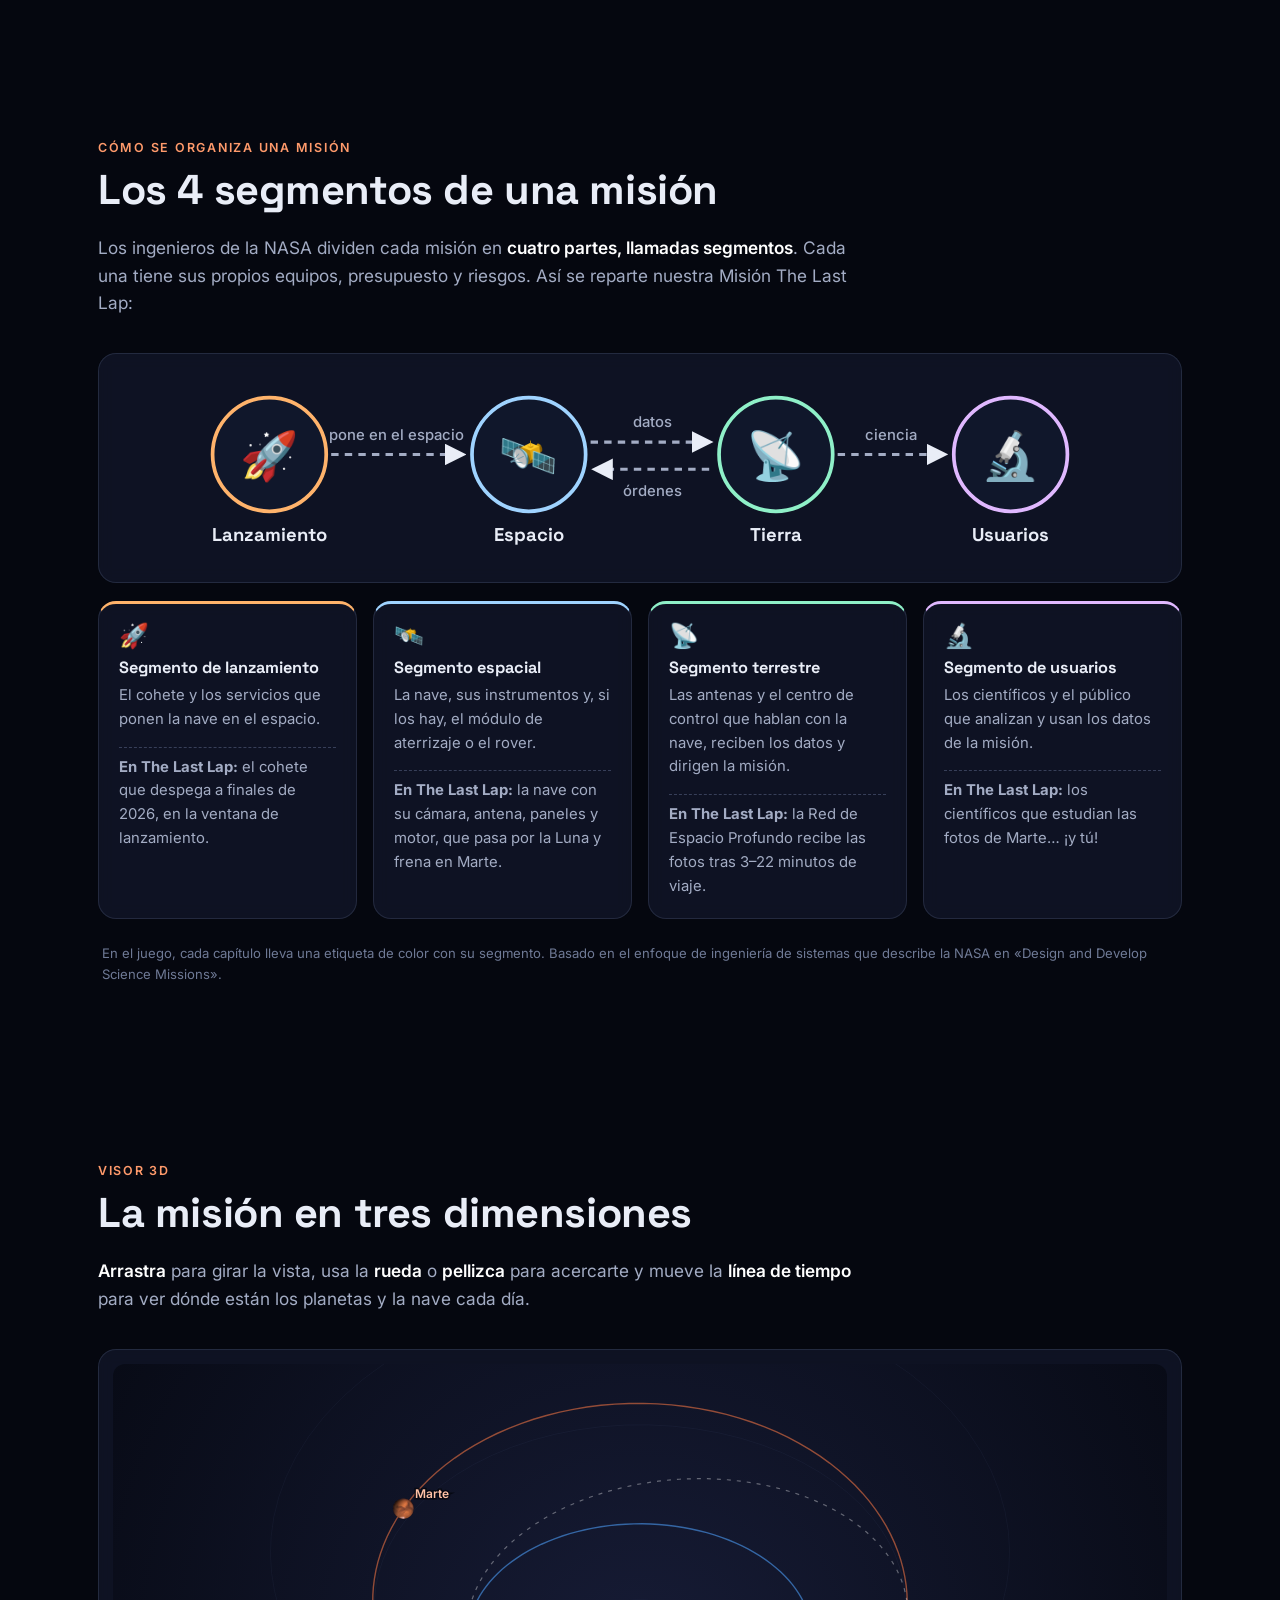
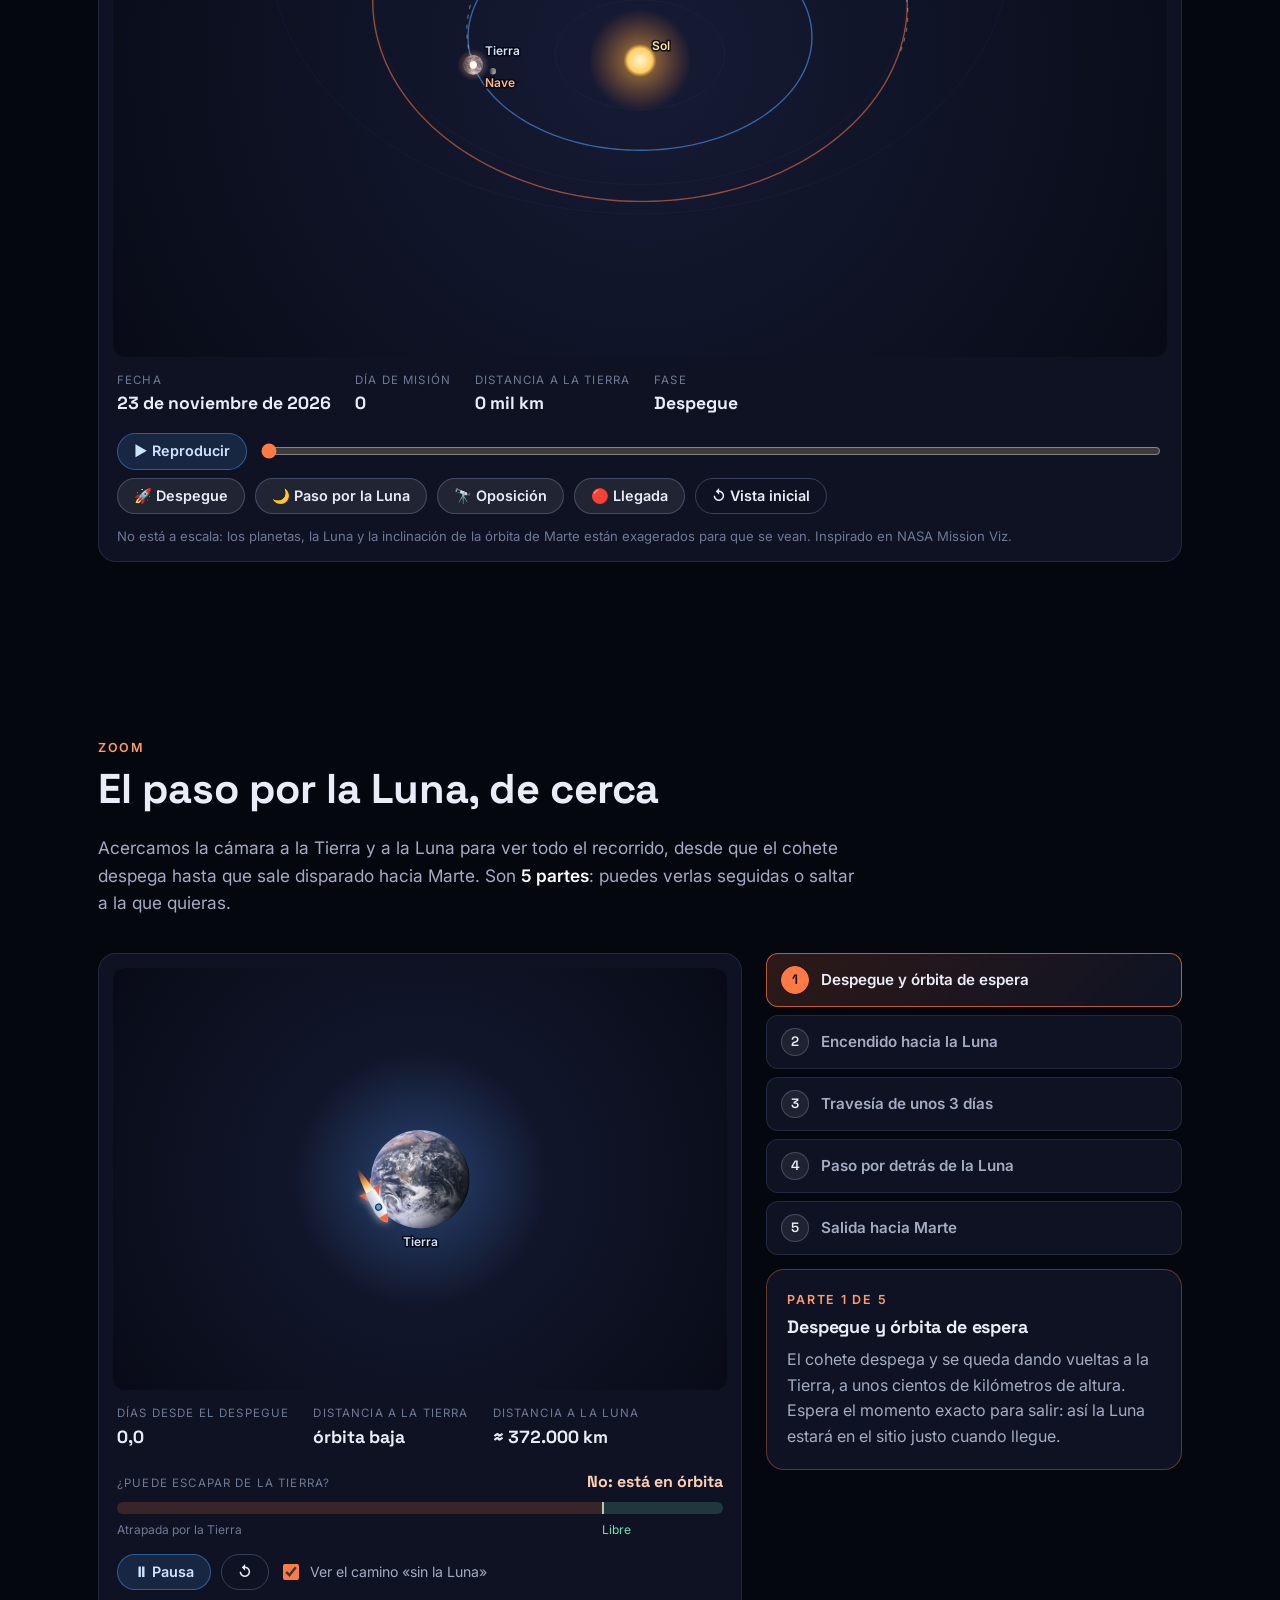
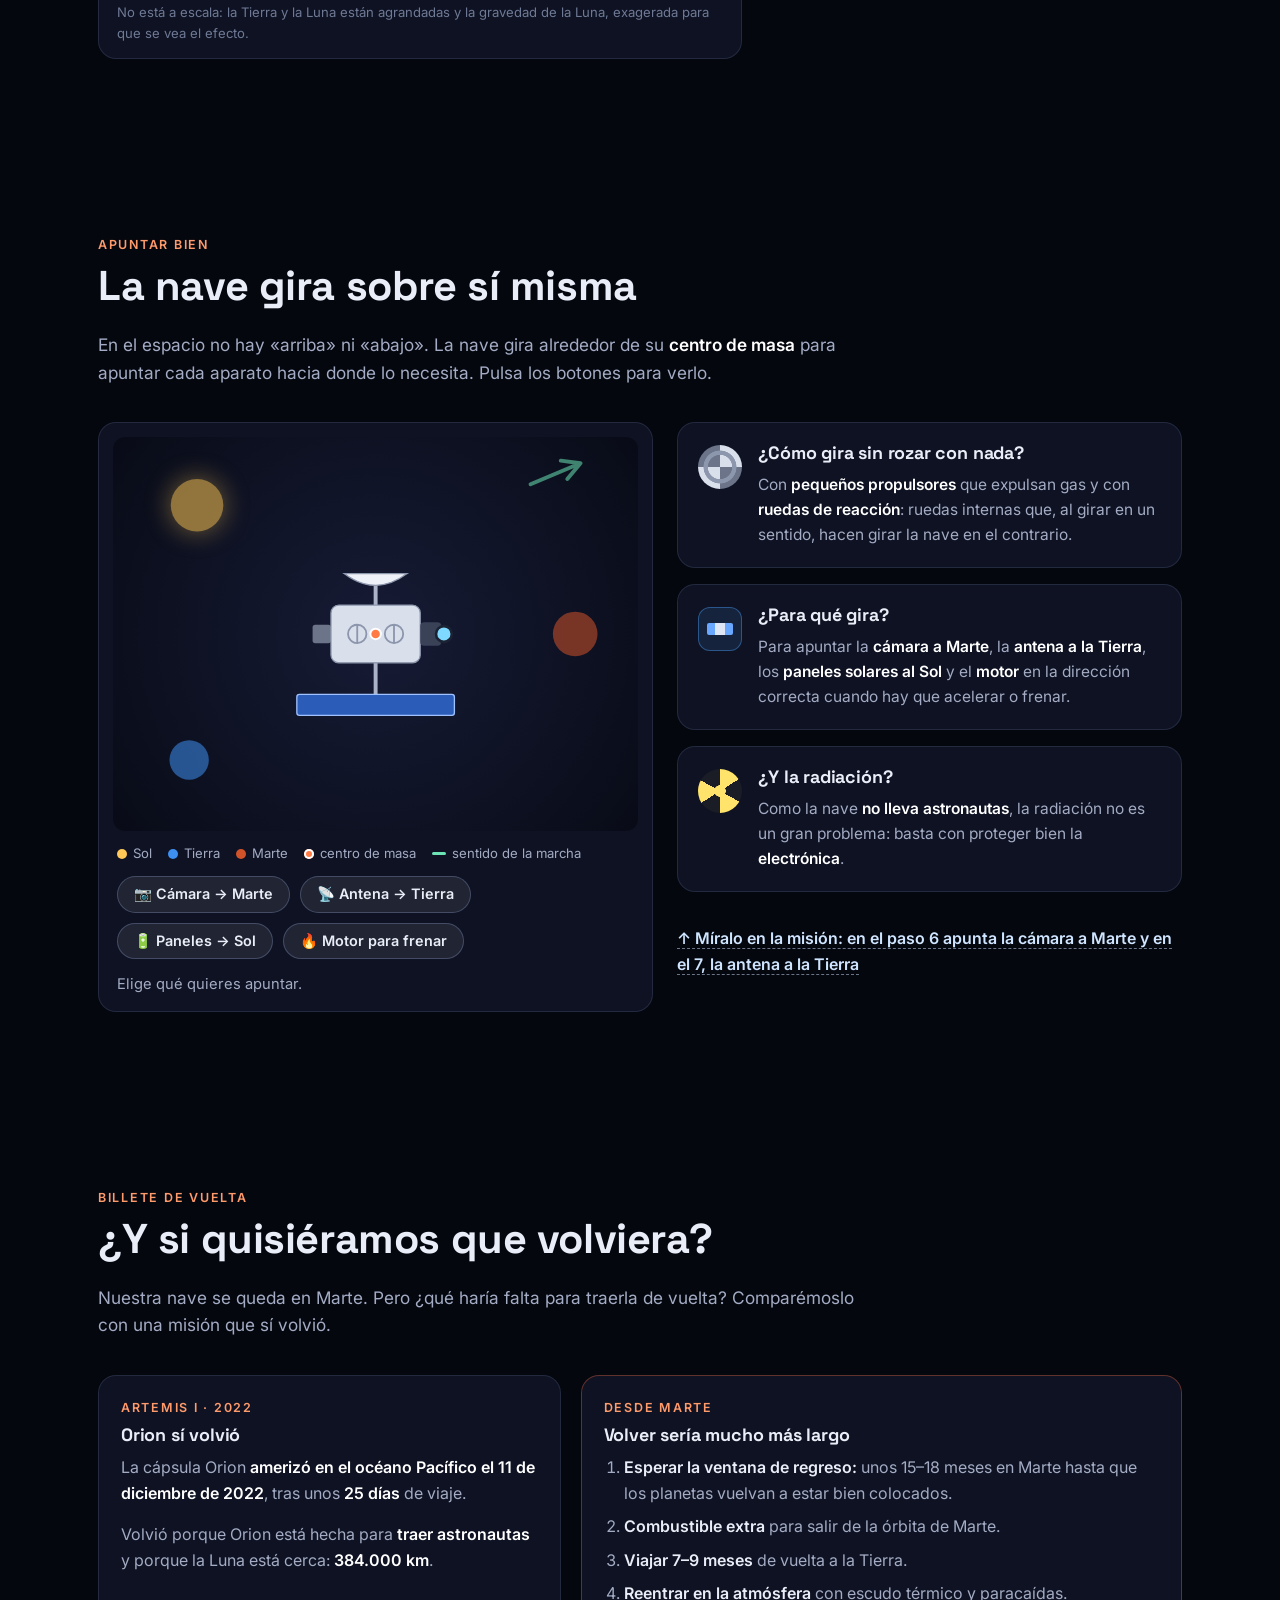
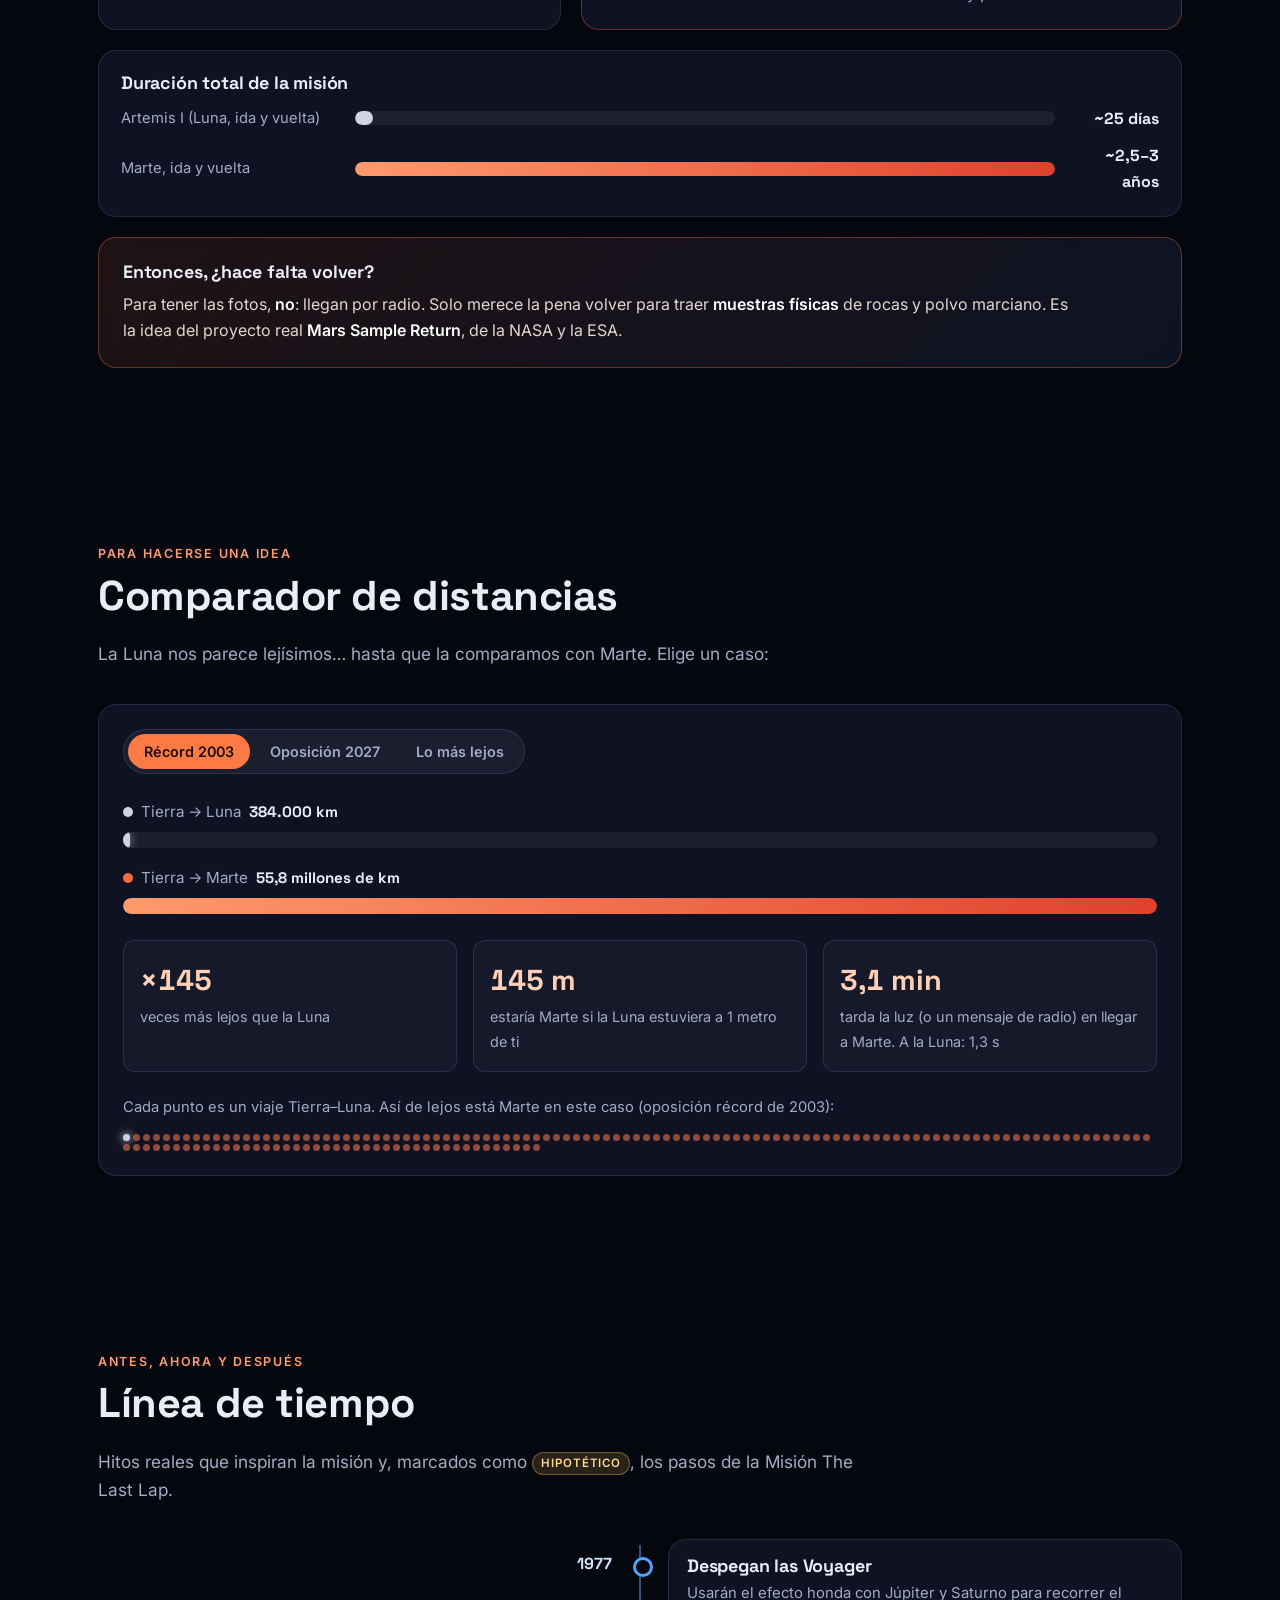
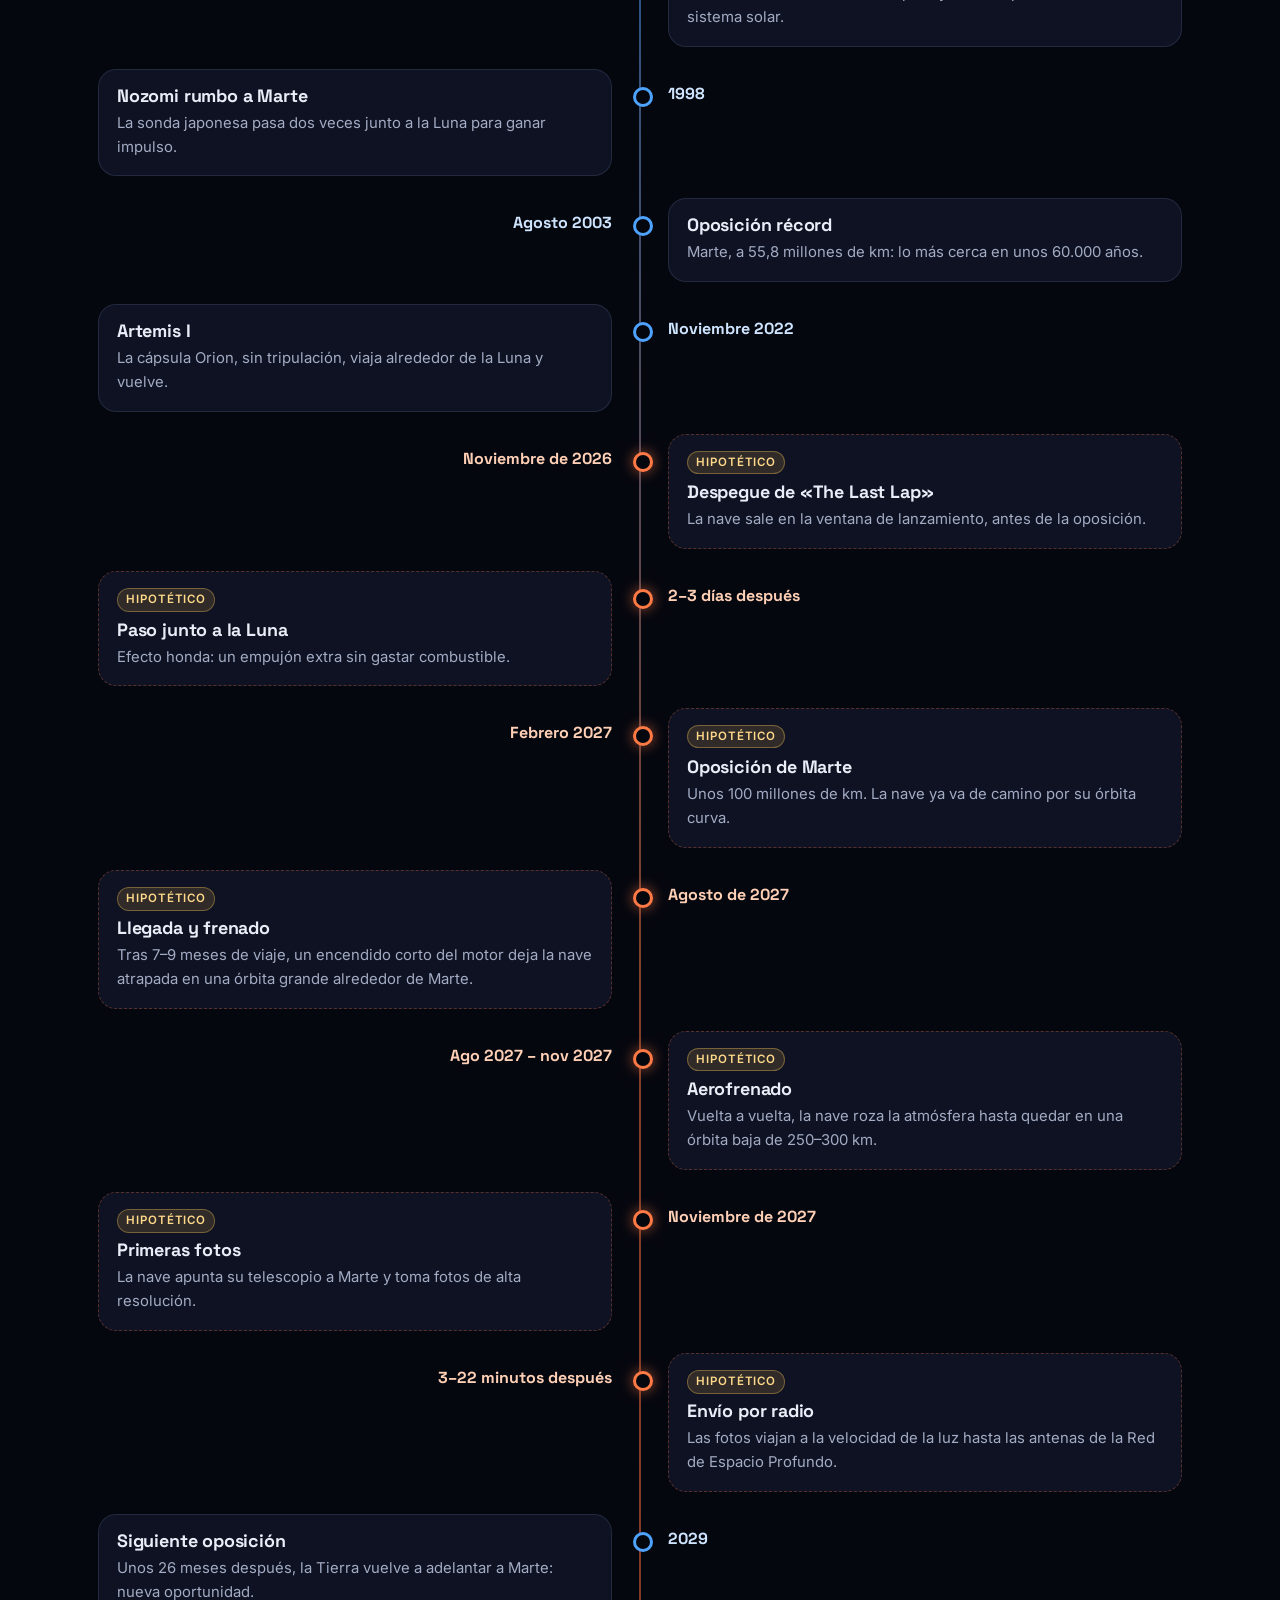
==== commit 8b4a9d3b: "Tu voz en la misión: estudio de grabación, narración y tono por personaje" ====
--- a/index.html
+++ b/index.html
@@ -1060,6 +1060,8 @@
   </footer>
 
   <script src="i18n.js"></script>
+  <script src="voces/guion.js"></script>
+  <script src="voces/lista.js"></script>
   <script src="script.js"></script>
 </body>
 </html>
--- a/styles.css
+++ b/styles.css
@@ -1238,3 +1238,40 @@
 .pg-shot.miss { opacity: .75; }
 @keyframes pg-in { from { transform: scale(.85); opacity: 0; } to { transform: none; opacity: 1; } }
 
+
+/* Selector de dificultad separado de las tarjetas */
+.adv-level-title { margin-top: 16px; }
+.adv-level-title + .adv-level { margin-top: 6px; }
+
+/* Capítulo del Fotógrafo de Marte dentro de la misión */
+.adv-body.photo-mode { gap: 12px; }
+@media (min-width: 900px) { .adv-body.photo-mode { grid-template-columns: minmax(0, 1.7fr) minmax(0, 1fr); } }
+.adv-body.photo-mode .adv-viz { position: static; }
+.adv-body.photo-mode .adv-panel { max-height: none; overflow: visible; }
+.adv-body.photo-mode .adv-panel .adv-text { margin-bottom: 4px; }
+#adv-photo-slot .game-card { margin: 0; padding: 12px; }
+#adv-photo-slot #pg-reset { display: none; }
+
+/* Escenas de las variantes */
+.adv-scene .wind-lines path { stroke: rgba(220,230,255,.5); stroke-width: 2; stroke-linecap: round; fill: none; animation: adv-wind 1.4s linear infinite; }
+@keyframes adv-wind { from { transform: translateX(0); opacity: 0; } 20% { opacity: 1; } to { transform: translateX(760px); opacity: 0; } }
+.adv-scene .vapor circle { fill: rgba(235,240,250,.6); animation: adv-rise 2s infinite ease-out; }
+.adv-scene .vapor circle:nth-child(2) { animation-delay: .6s; } .adv-scene .vapor circle:nth-child(3) { animation-delay: 1.2s; }
+.adv-scene .moon-shadow { fill: rgba(0,0,0,.55); }
+.adv-scene .dust-haze { fill: rgba(222,160,110,.35); animation: adv-blink 3s infinite ease-in-out; }
+.adv-scene .junk { transform: translate(600px, 68px); }
+.adv-scene .junk.pass { animation: adv-junk 2.4s .3s both linear; }
+@keyframes adv-junk { from { transform: translate(640px, 62px) rotate(0); } to { transform: translate(-40px, 182px) rotate(-260deg); } }
+.adv-scene .dodge { animation: adv-dodge 1.2s .4s both ease-in-out; }
+@keyframes adv-dodge { to { transform: translateY(-42px); } }
+#adv-photo-slot .game-card { max-width: min(100%, calc((100dvh - 330px) * 16 / 9 + 24px)); margin: 0 auto; }
+#adv-photo-slot .pg-goals { margin-bottom: 8px; }
+#adv-photo-slot .pg-goals li { padding: 5px 9px; font-size: .78rem; }
+#adv-photo-slot .pg-gallery { grid-template-columns: repeat(auto-fill, minmax(90px, 1fr)); }
+@media (max-width: 600px) { #adv-photo-slot .game-card { max-width: 100%; padding: 8px; } }
+
+/* Controles táctiles: sin menú del navegador, sin selección ni lupa al mantener pulsado */
+.mini-big, .adv-screen, .adv-scene, .canvas-photo, [data-mini] {
+  -webkit-touch-callout: none; -webkit-user-select: none; user-select: none; -webkit-tap-highlight-color: transparent;
+}
+.mini-big { touch-action: none; }
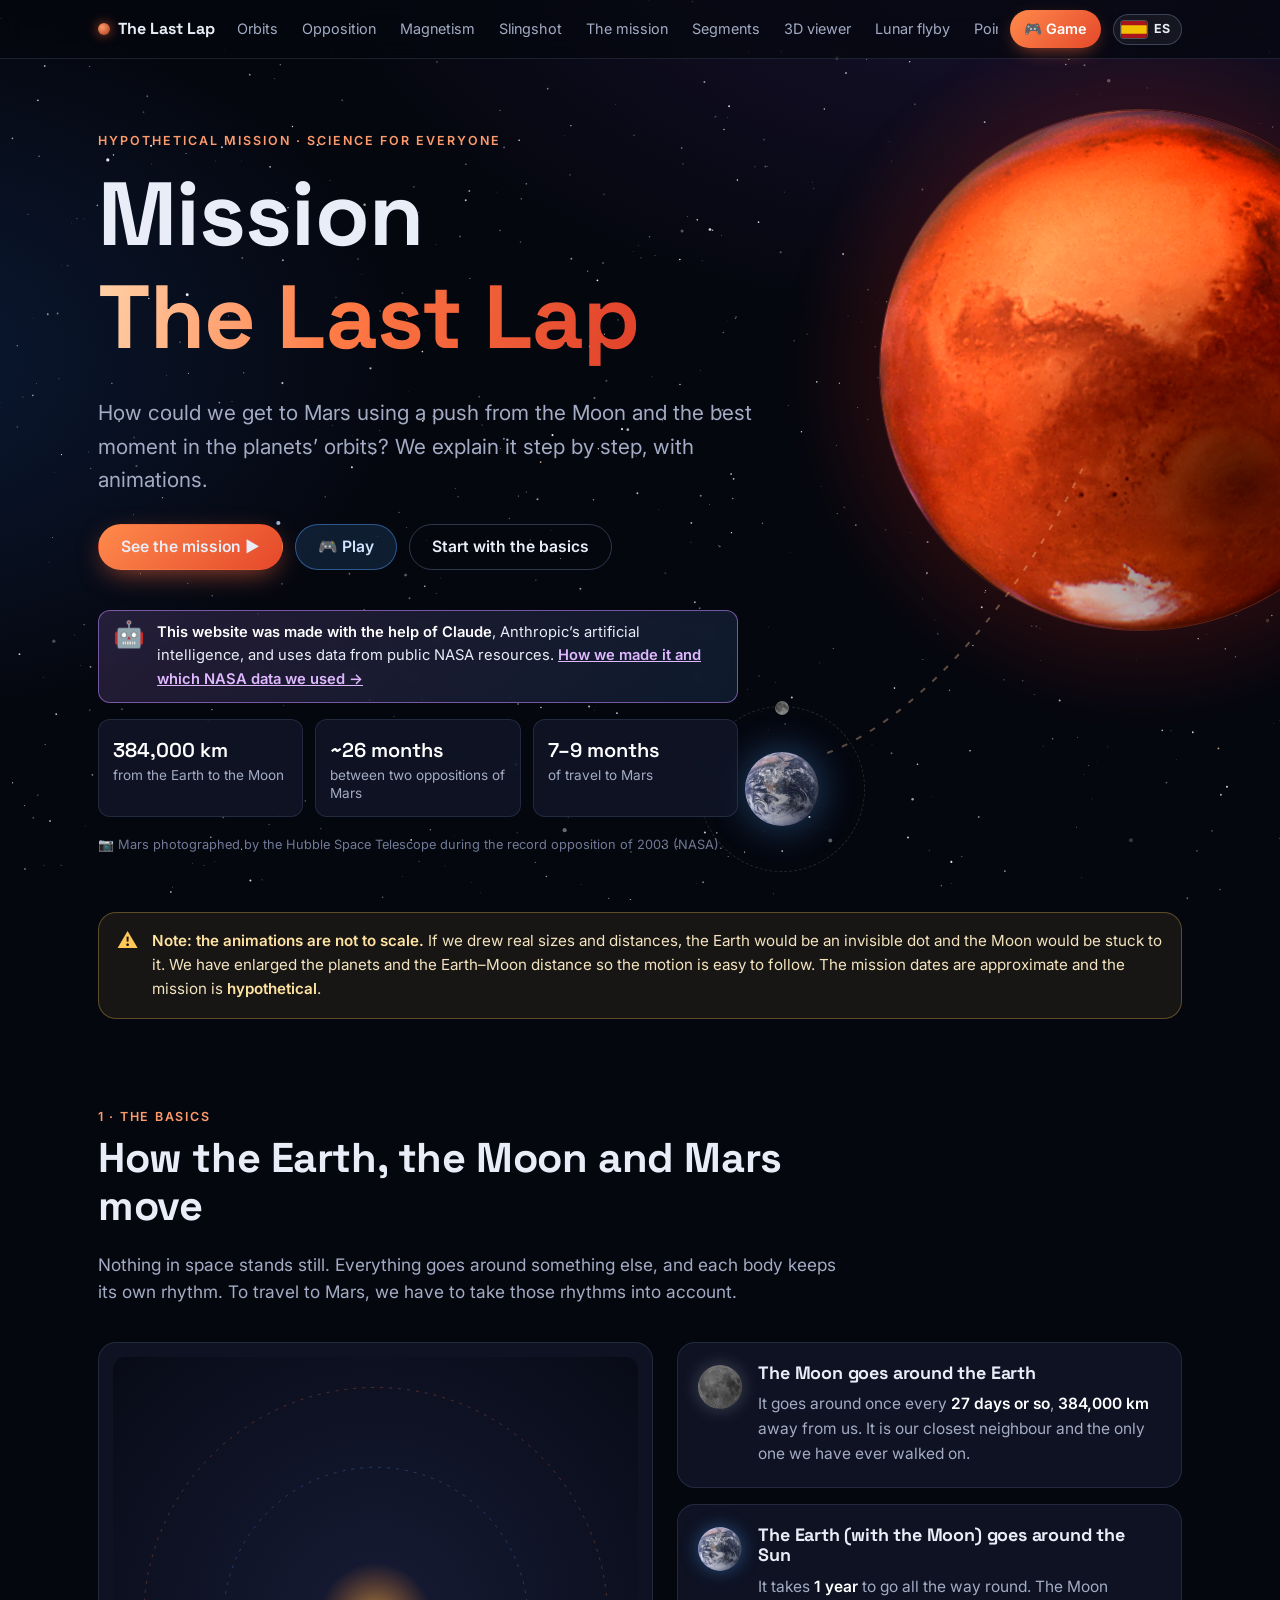
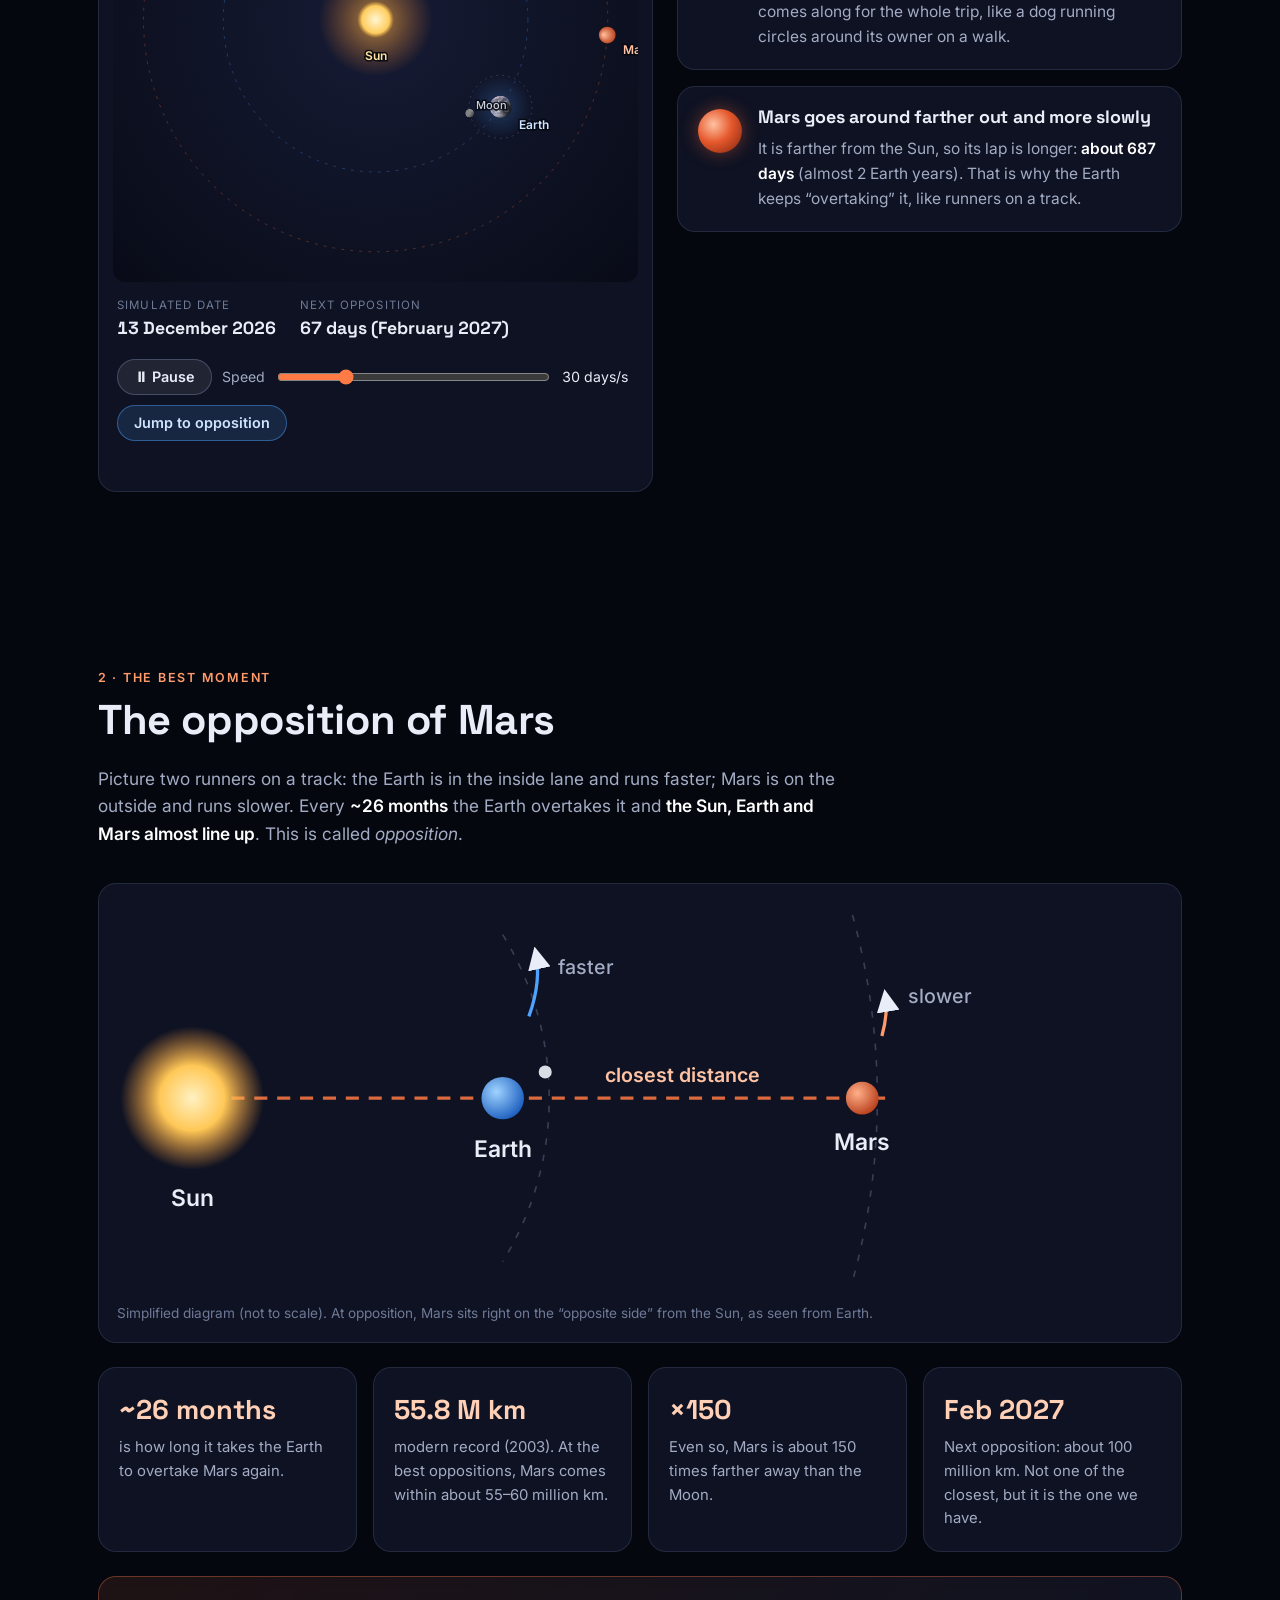
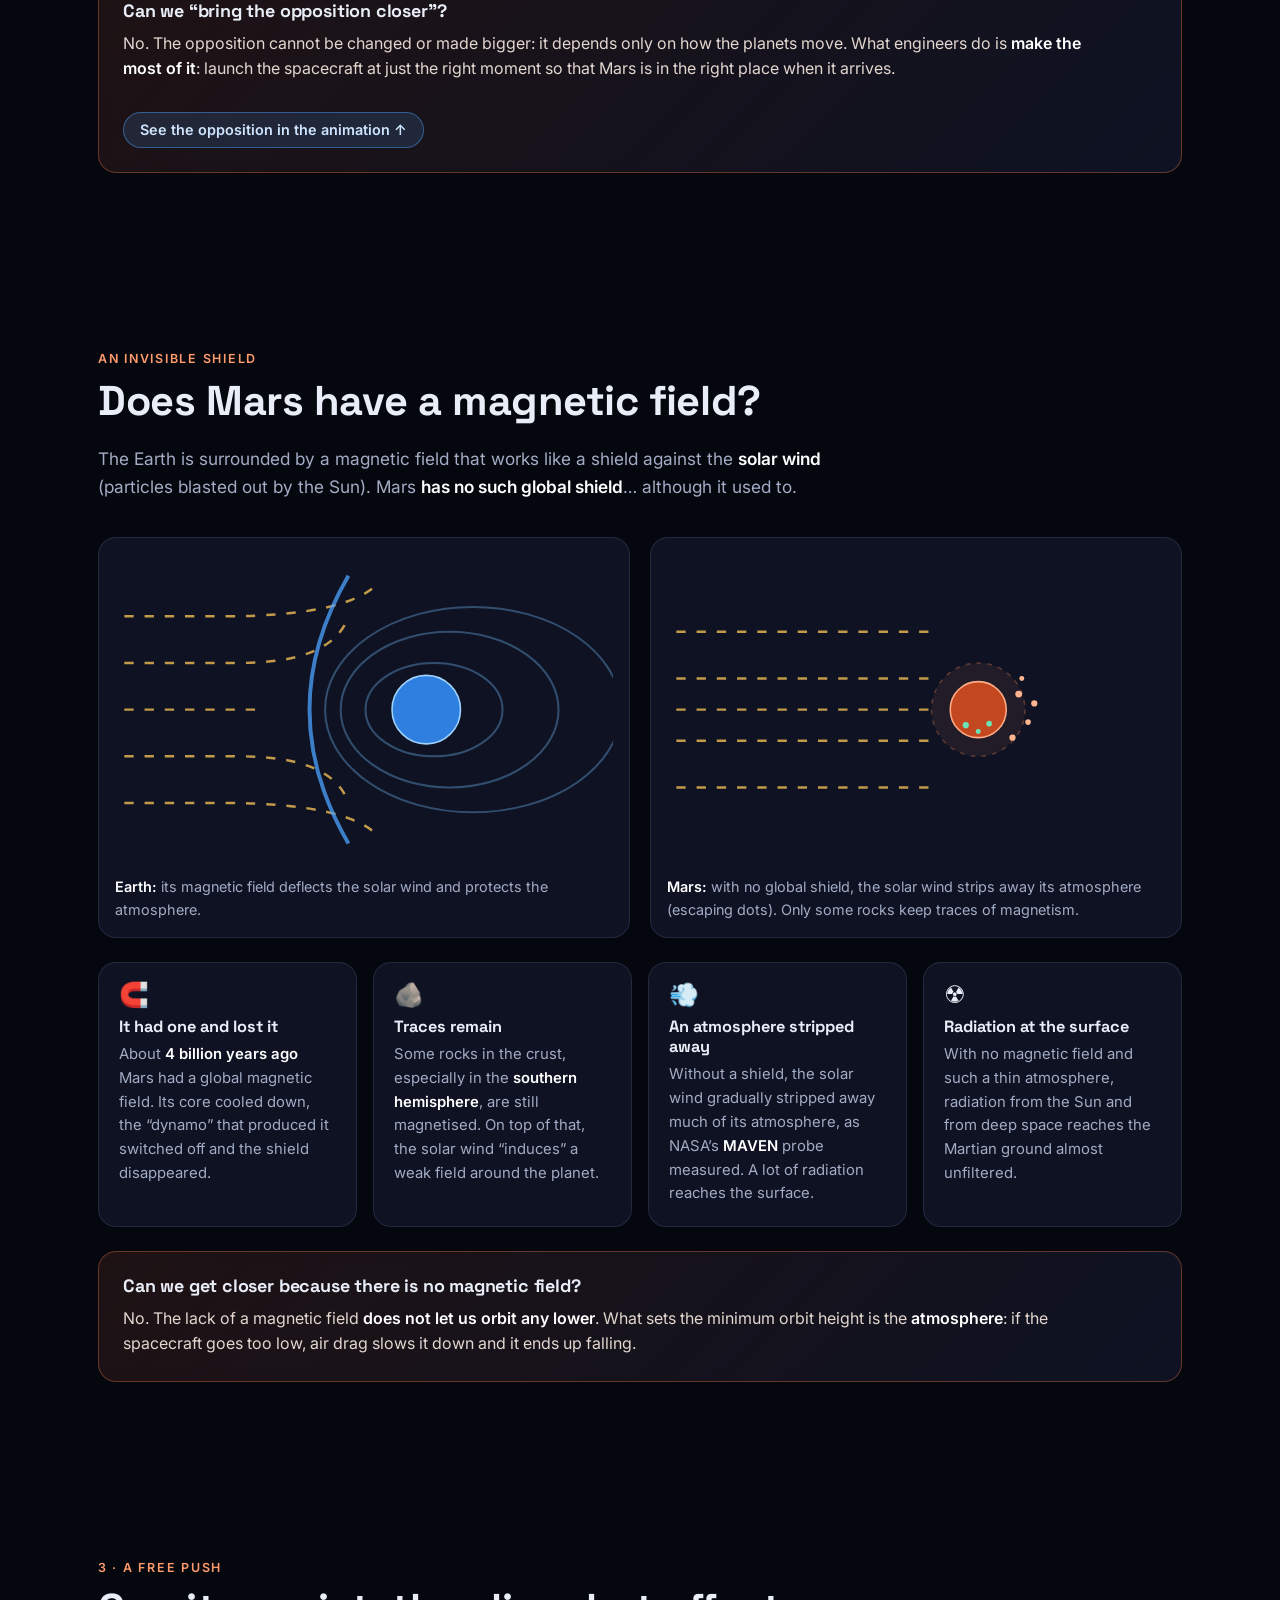
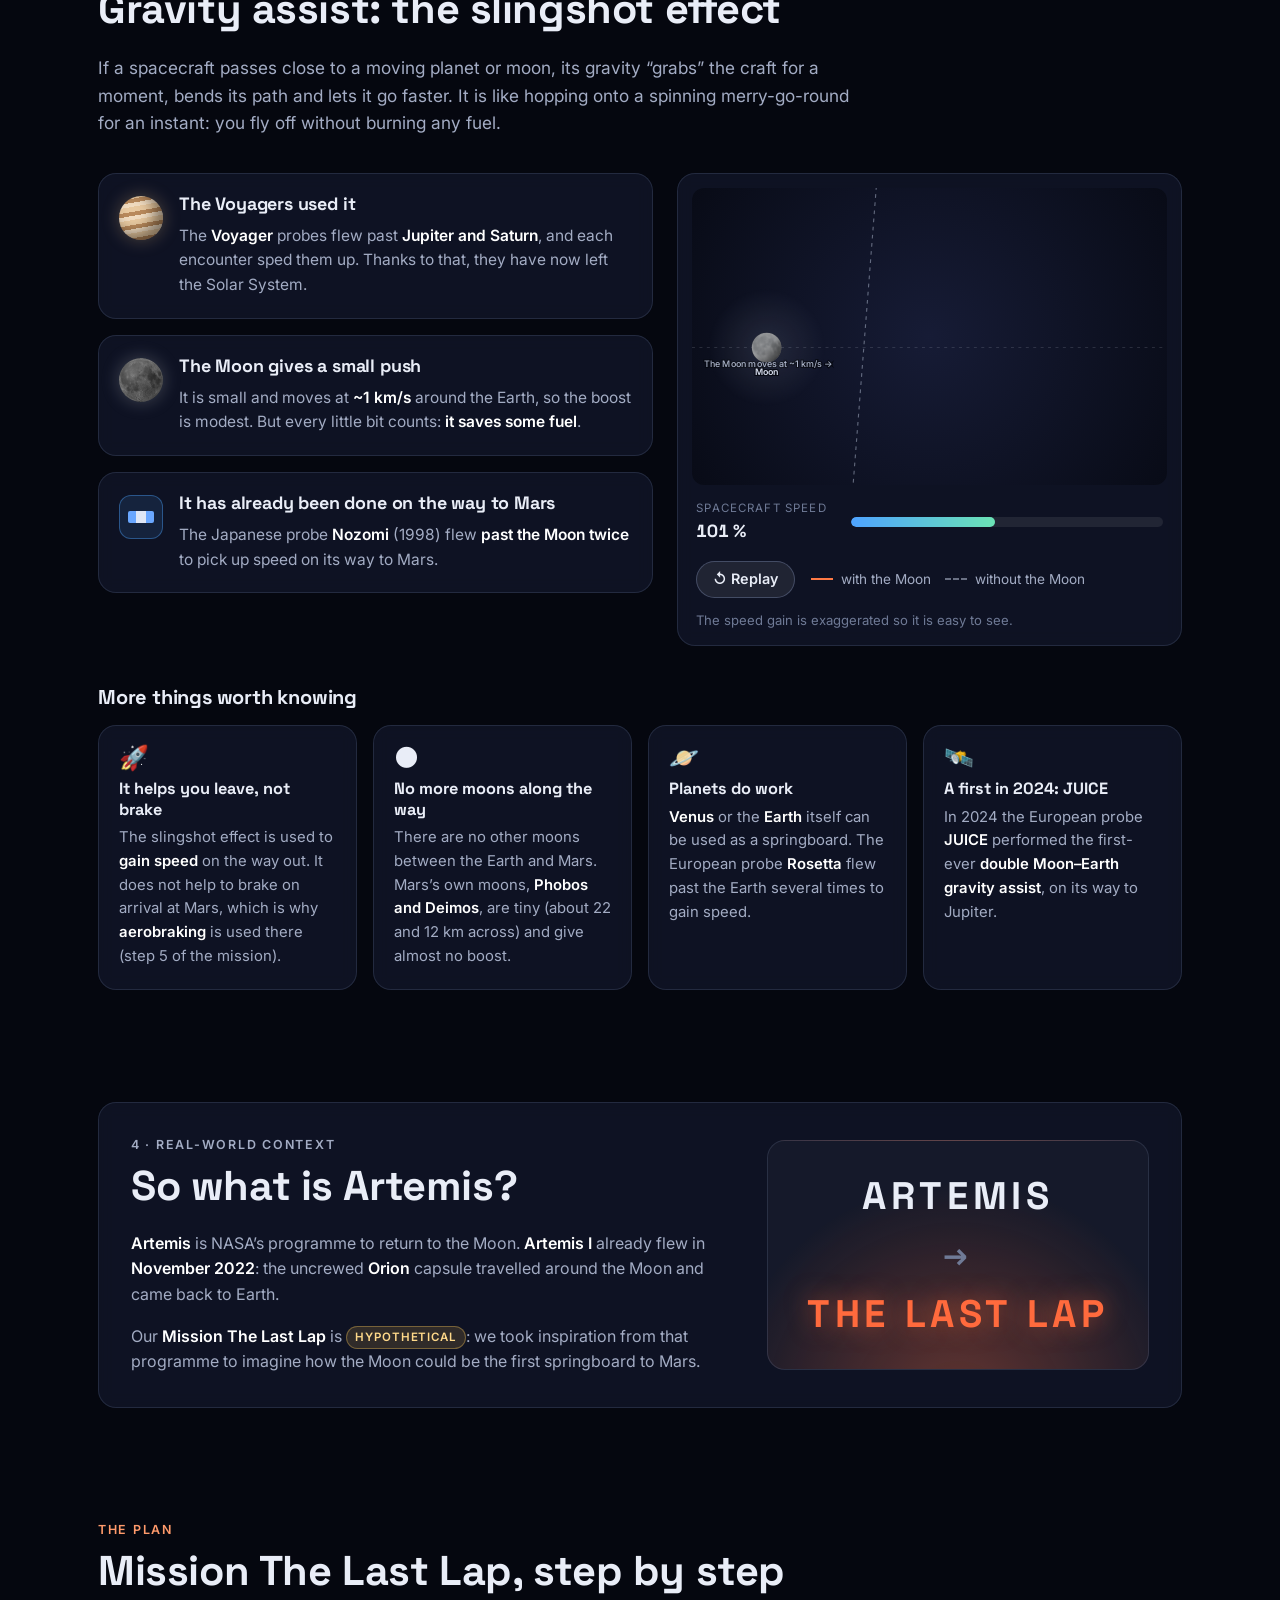
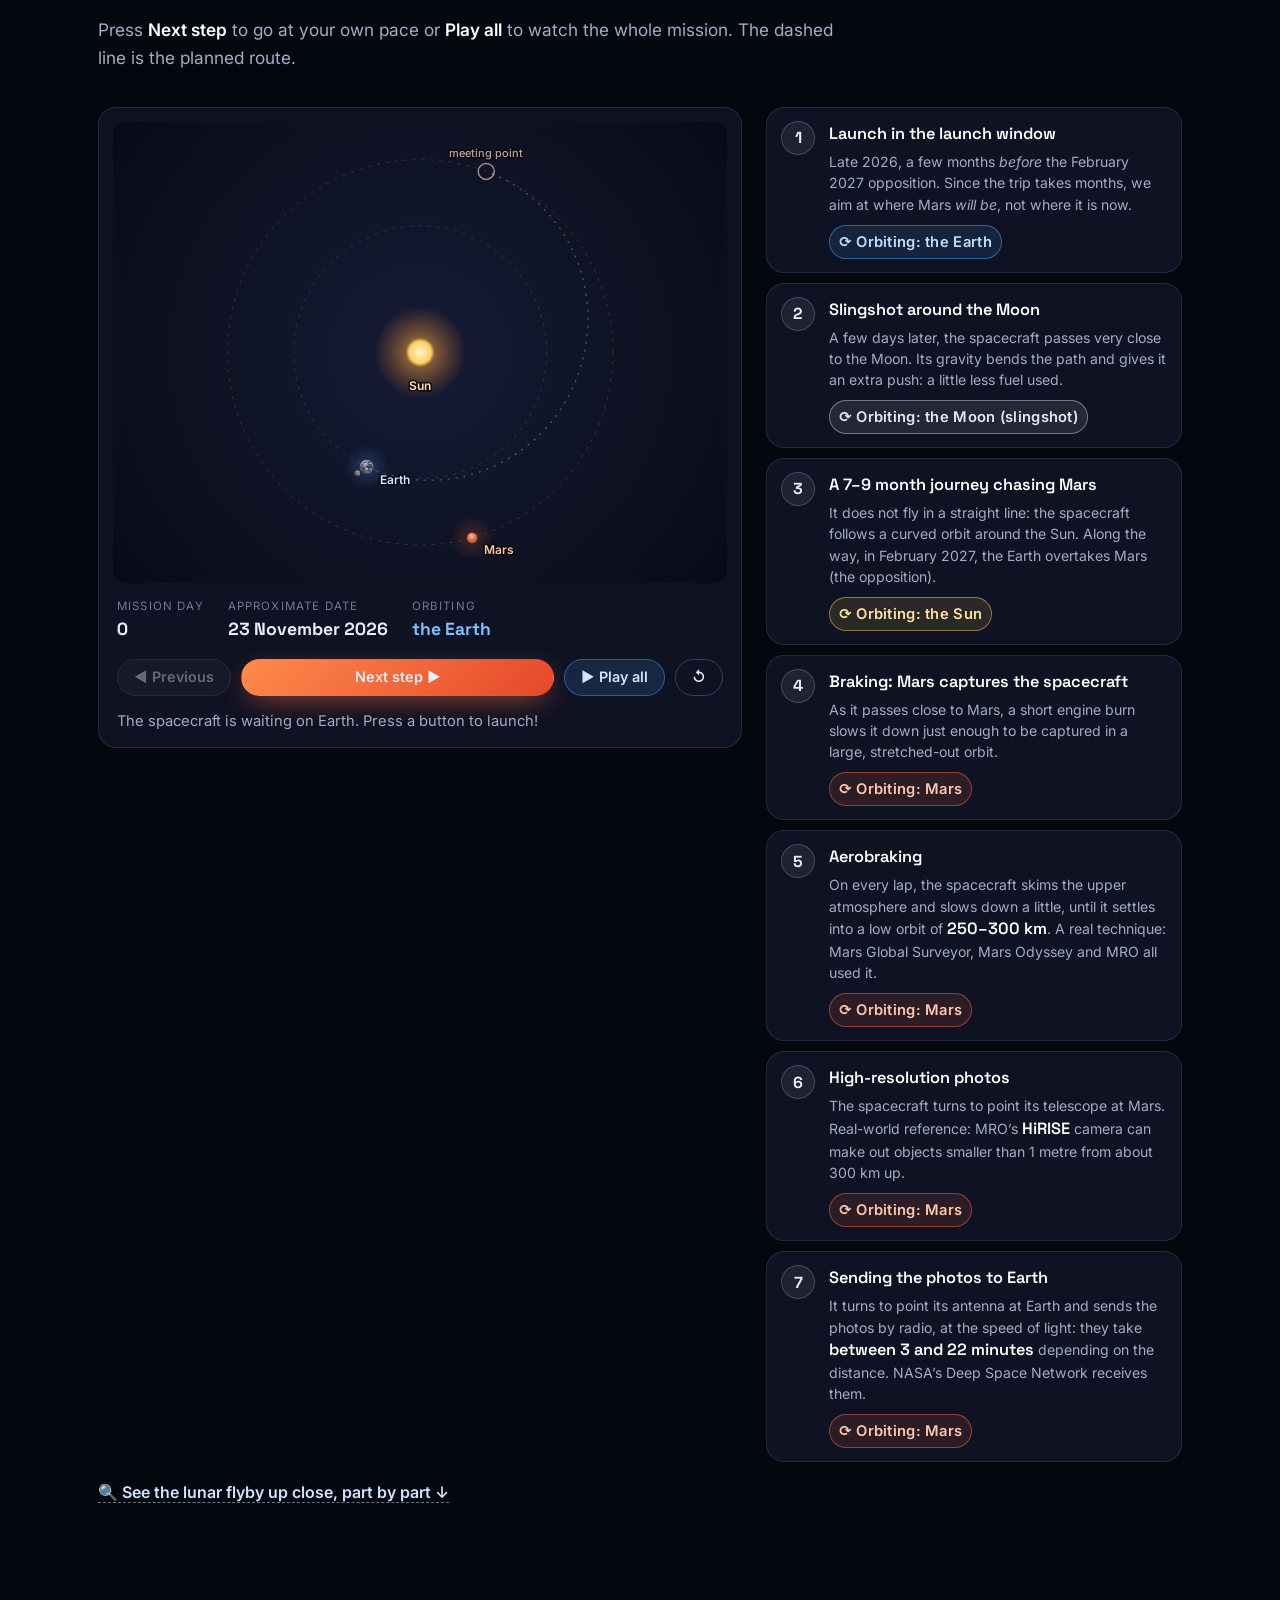
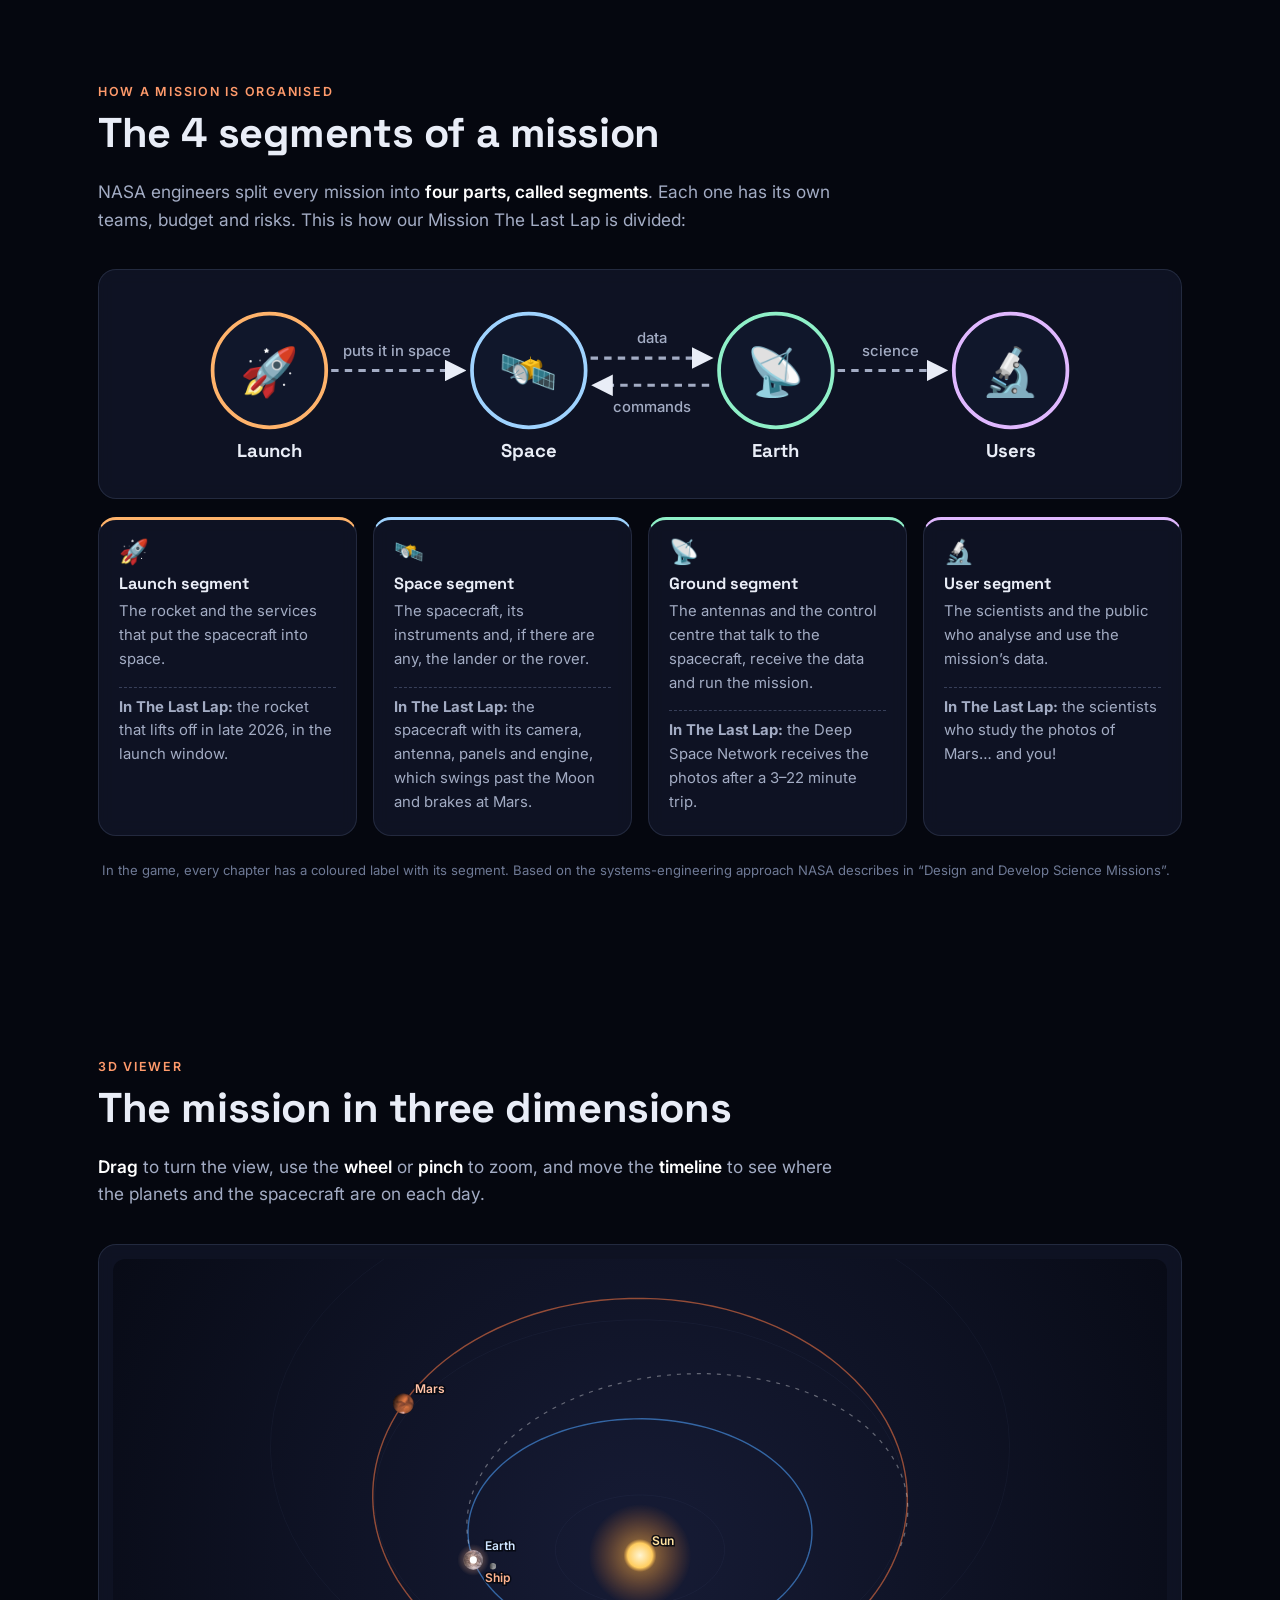
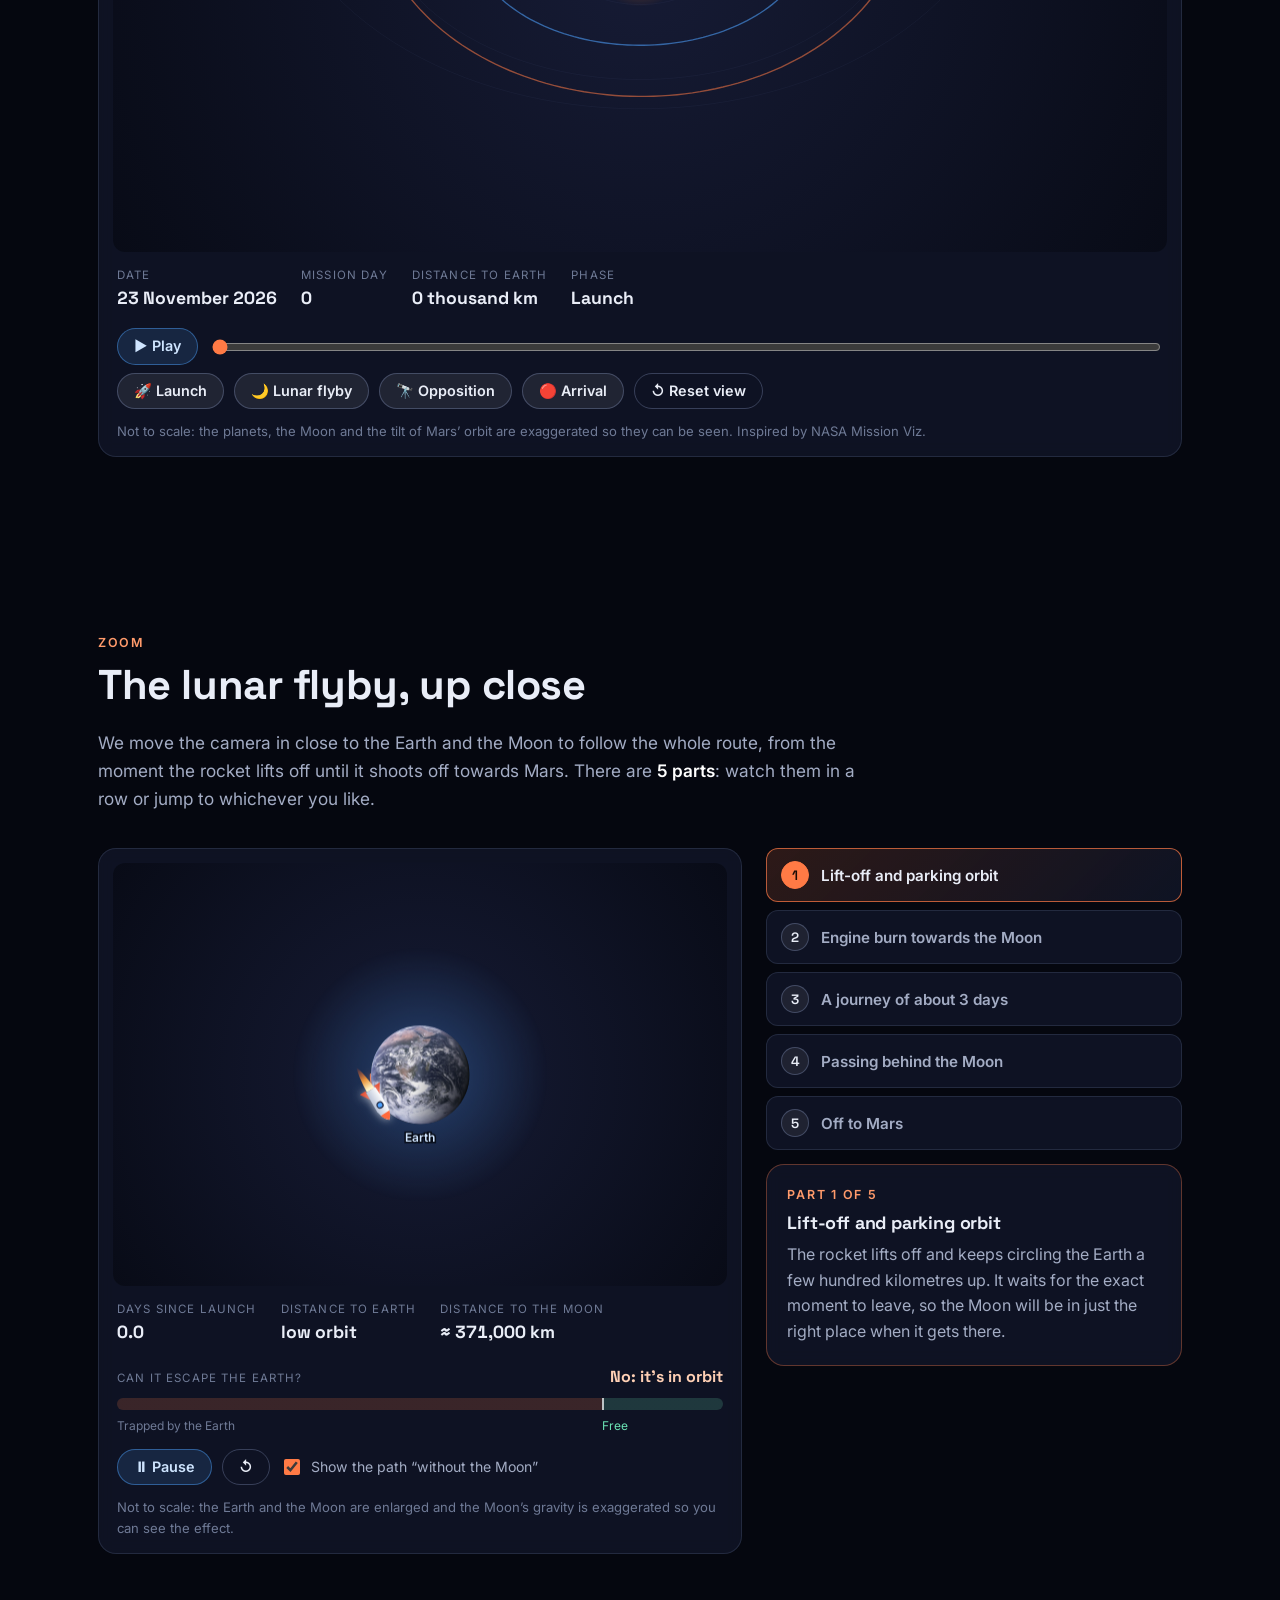
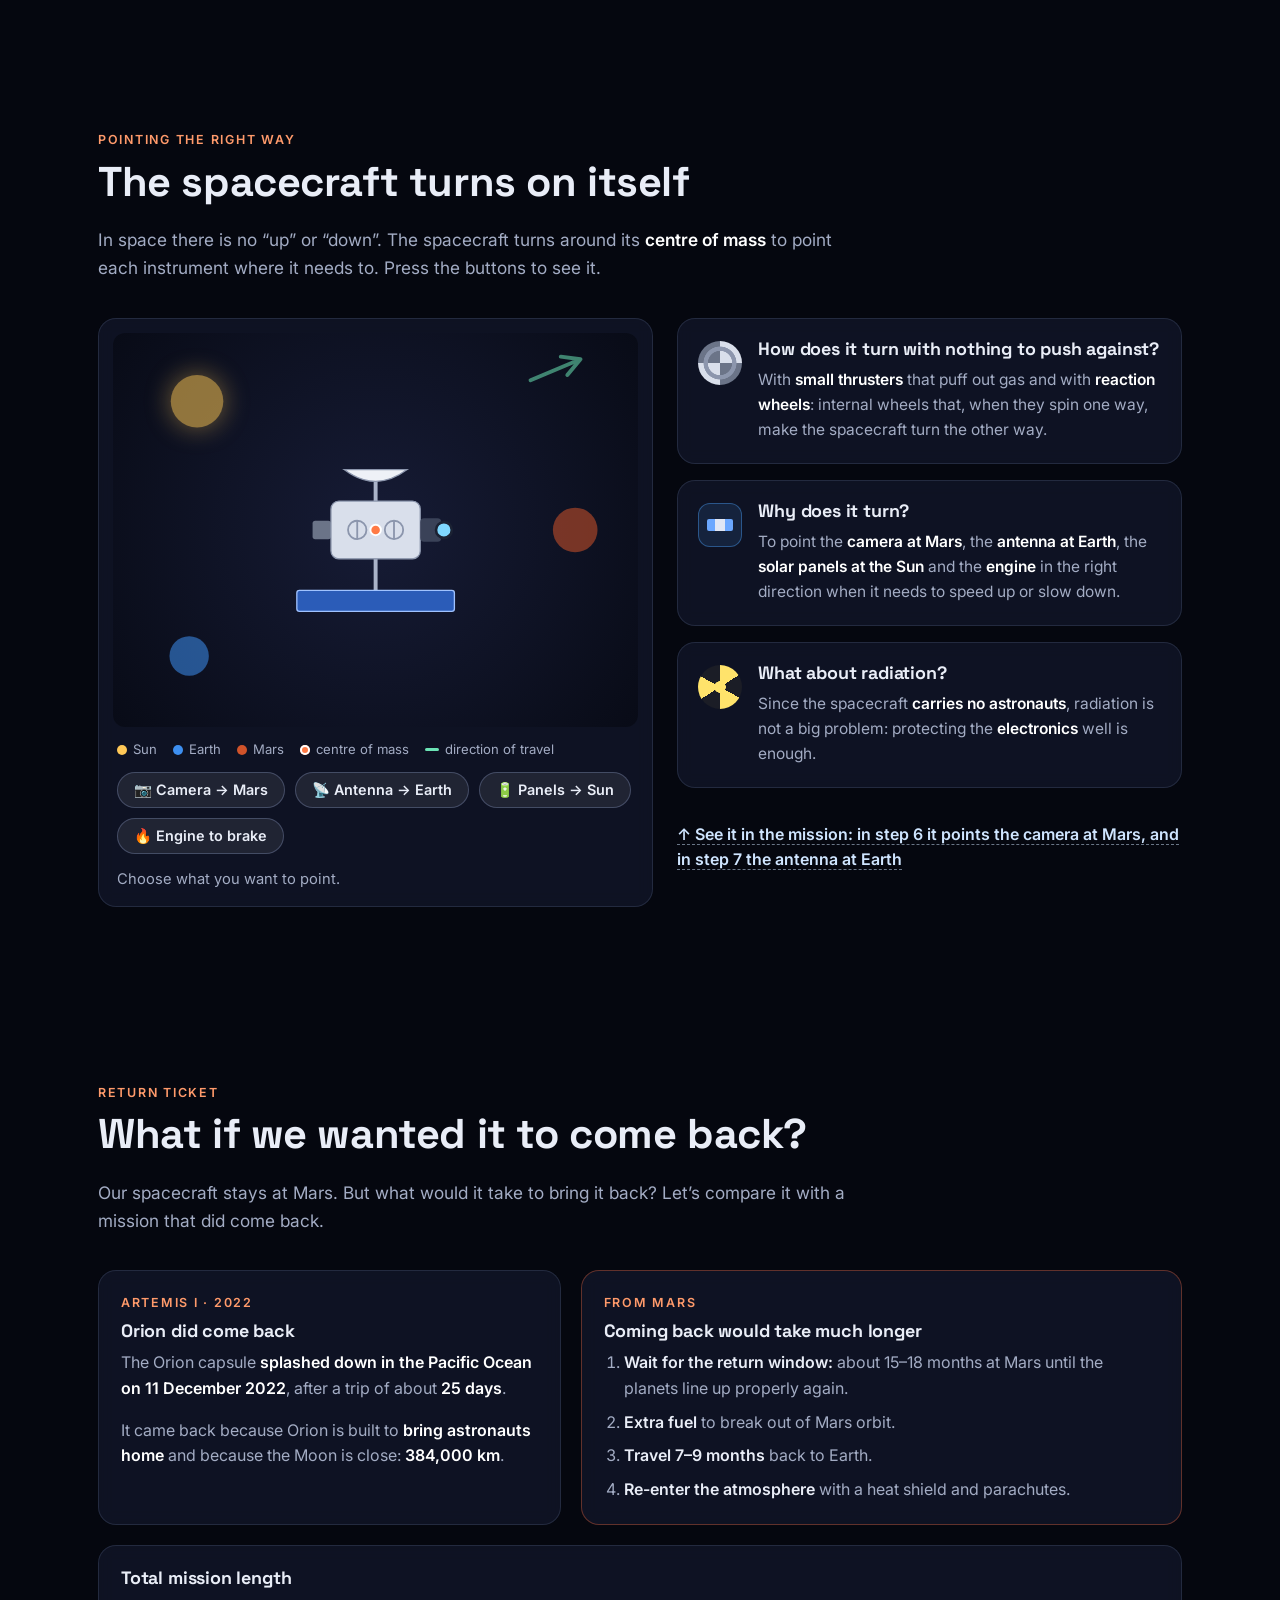
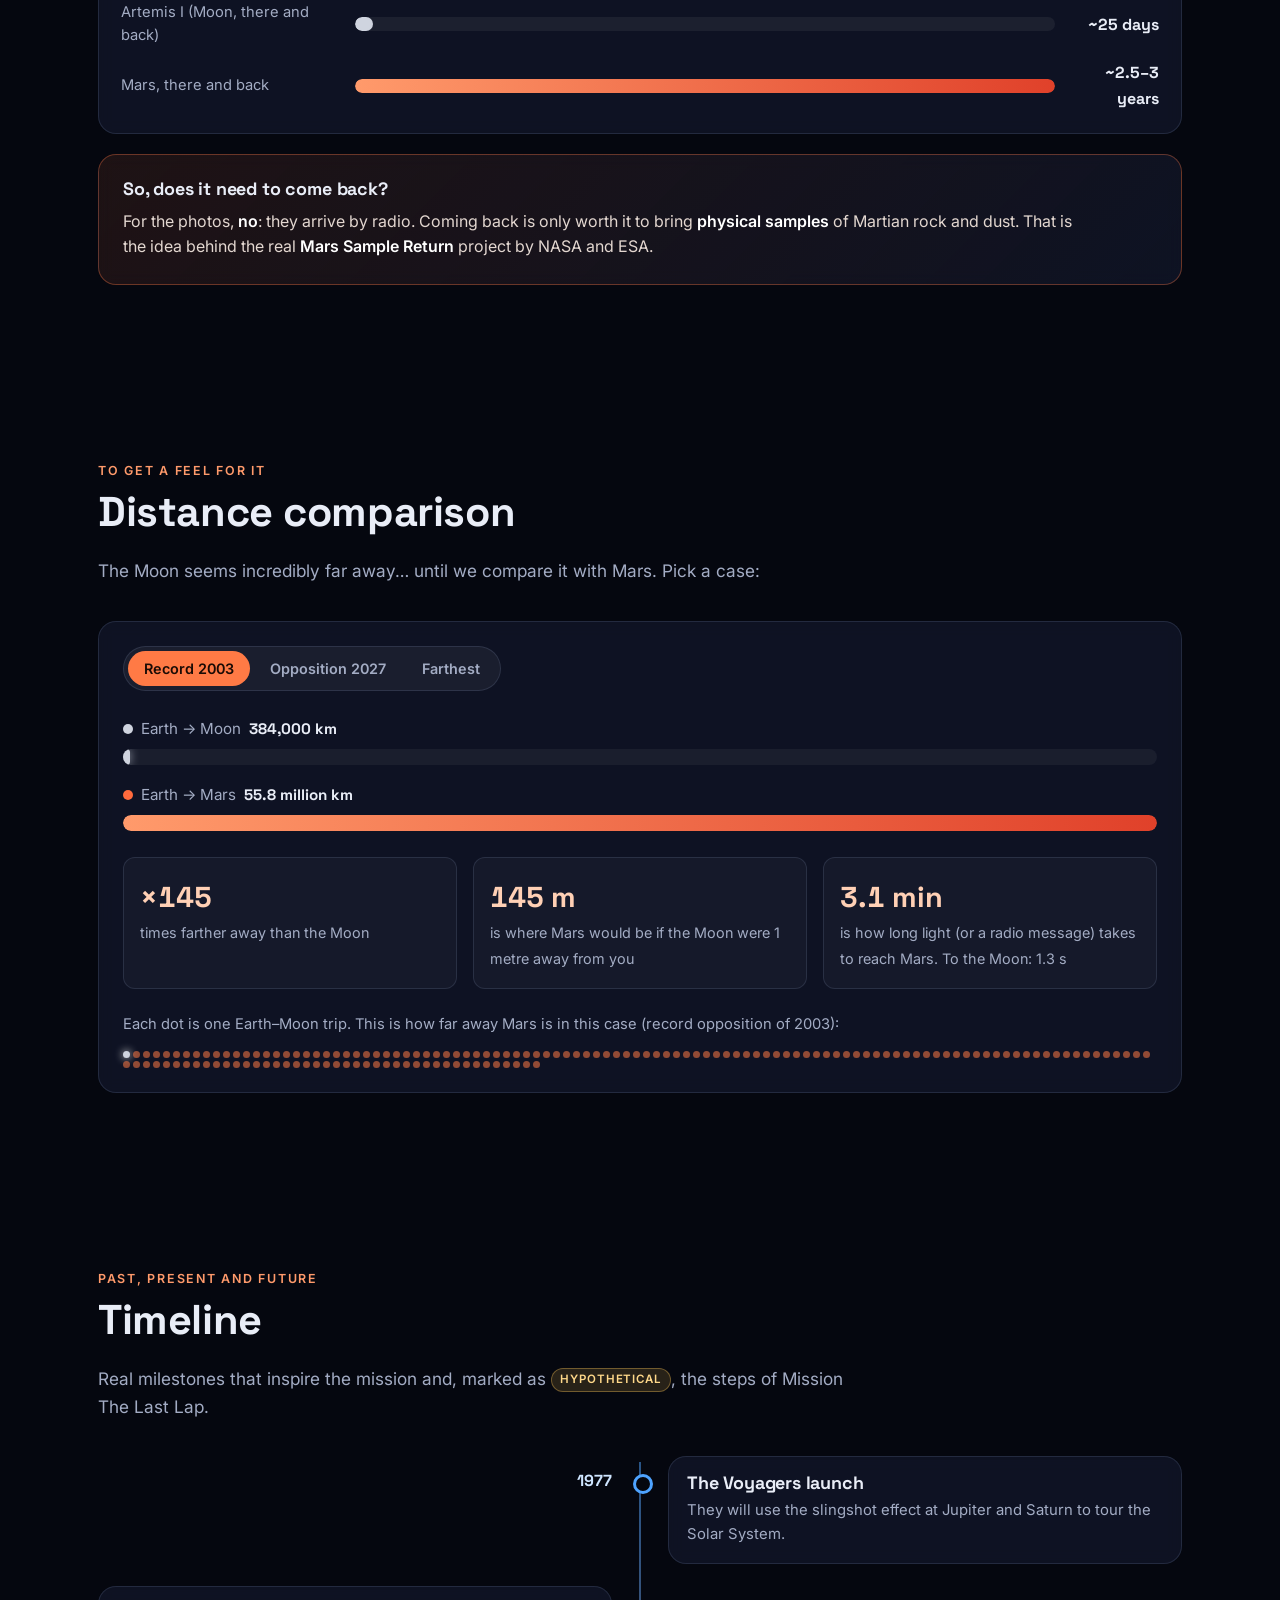
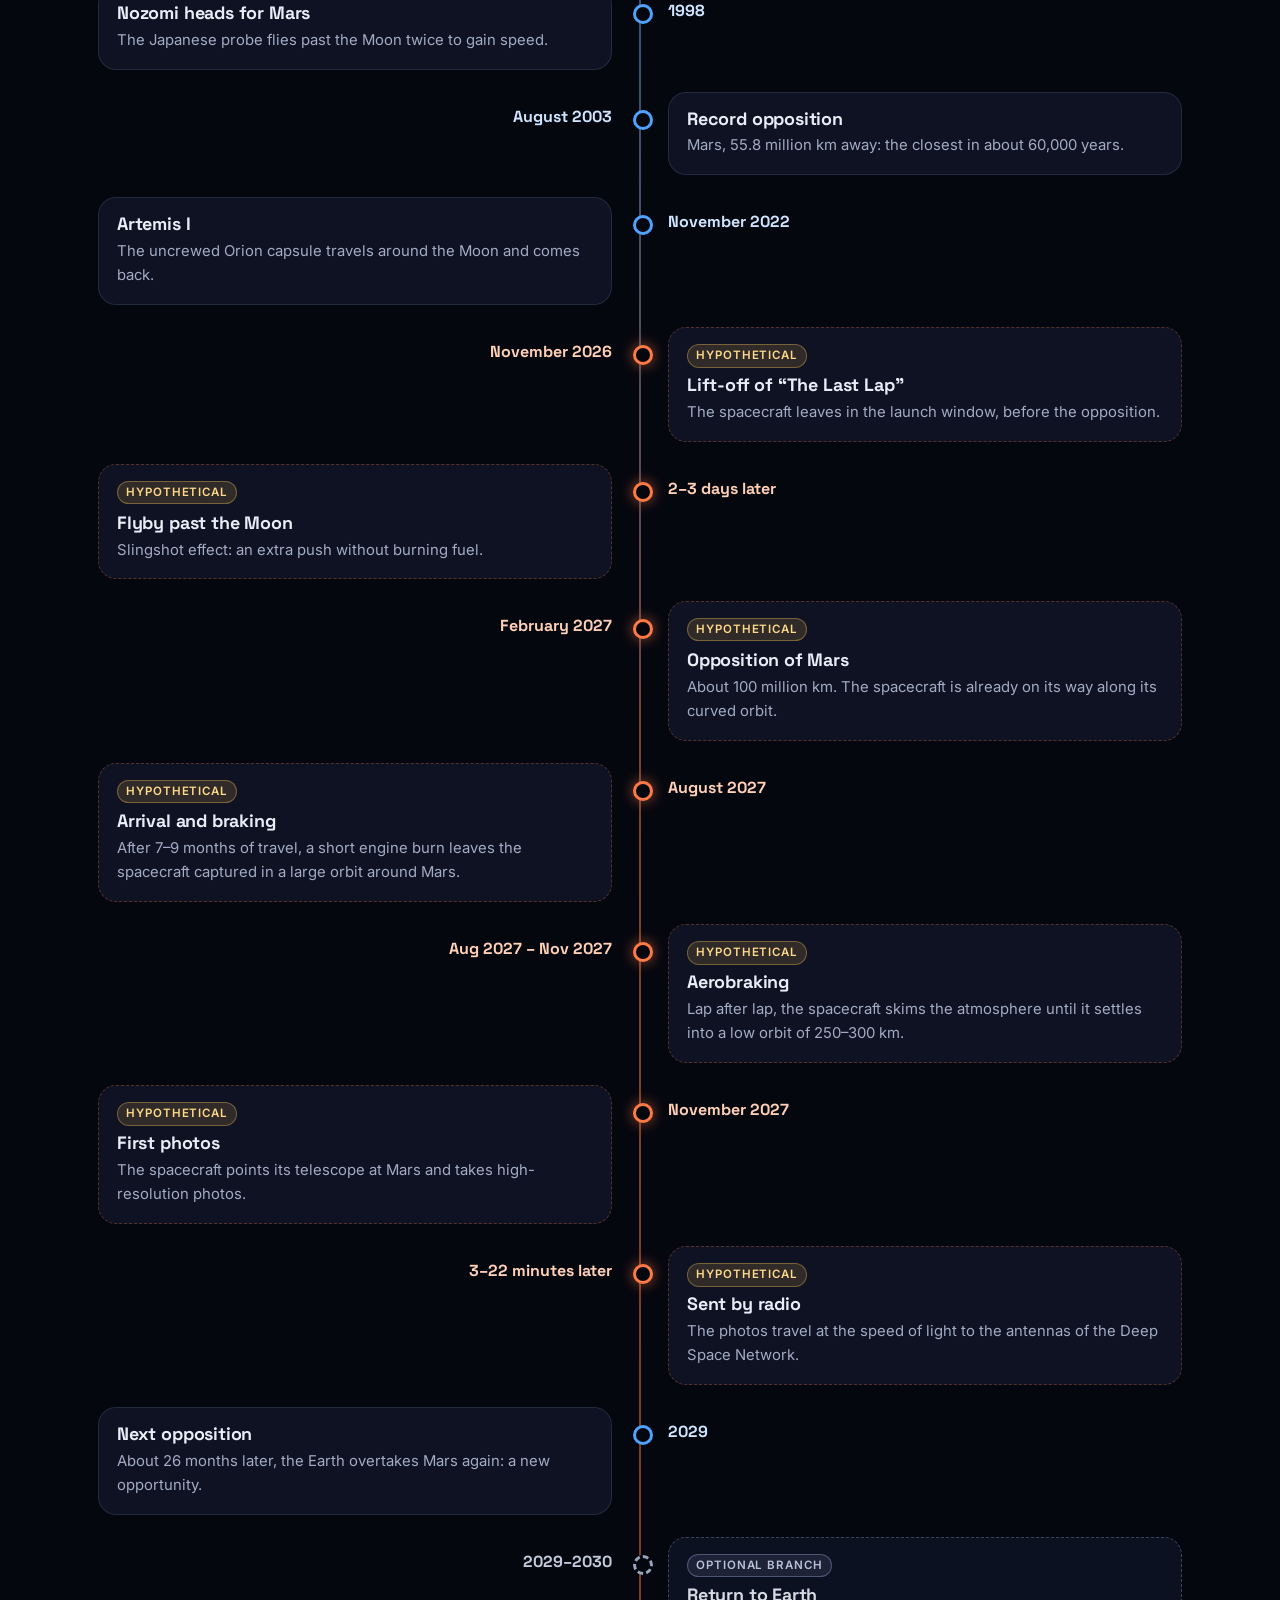
==== commit 57b0436e: "La web se abre en inglés por defecto El idioma predeterminado pasa a ser el inglés (también lang="en" ====
--- a/index.html
+++ b/index.html
@@ -1,5 +1,5 @@
 <!doctype html>
-<html lang="es">
+<html lang="en">
 <head>
   <meta charset="utf-8">
   <meta name="viewport" content="width=device-width, initial-scale=1">
@@ -1060,8 +1060,6 @@
   </footer>
 
   <script src="i18n.js"></script>
-  <script src="voces/guion.js"></script>
-  <script src="voces/lista.js"></script>
   <script src="script.js"></script>
 </body>
 </html>
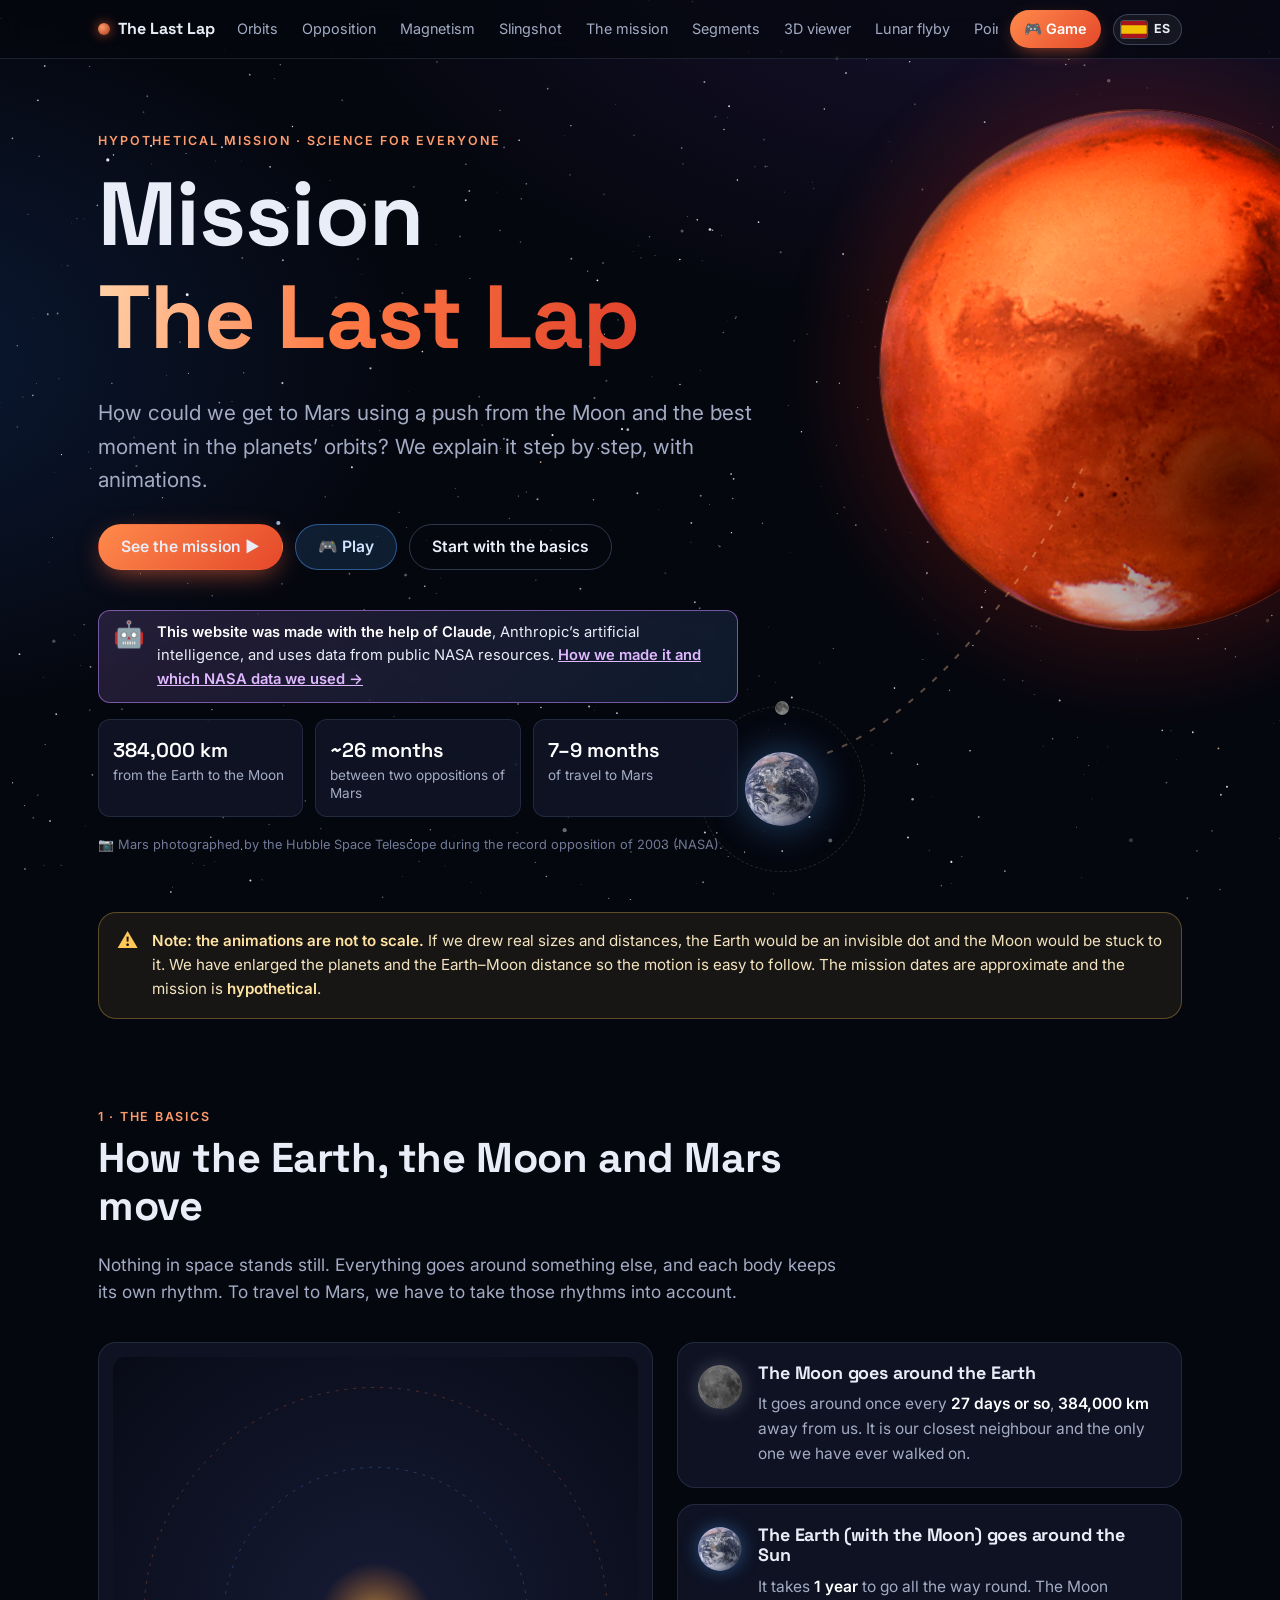
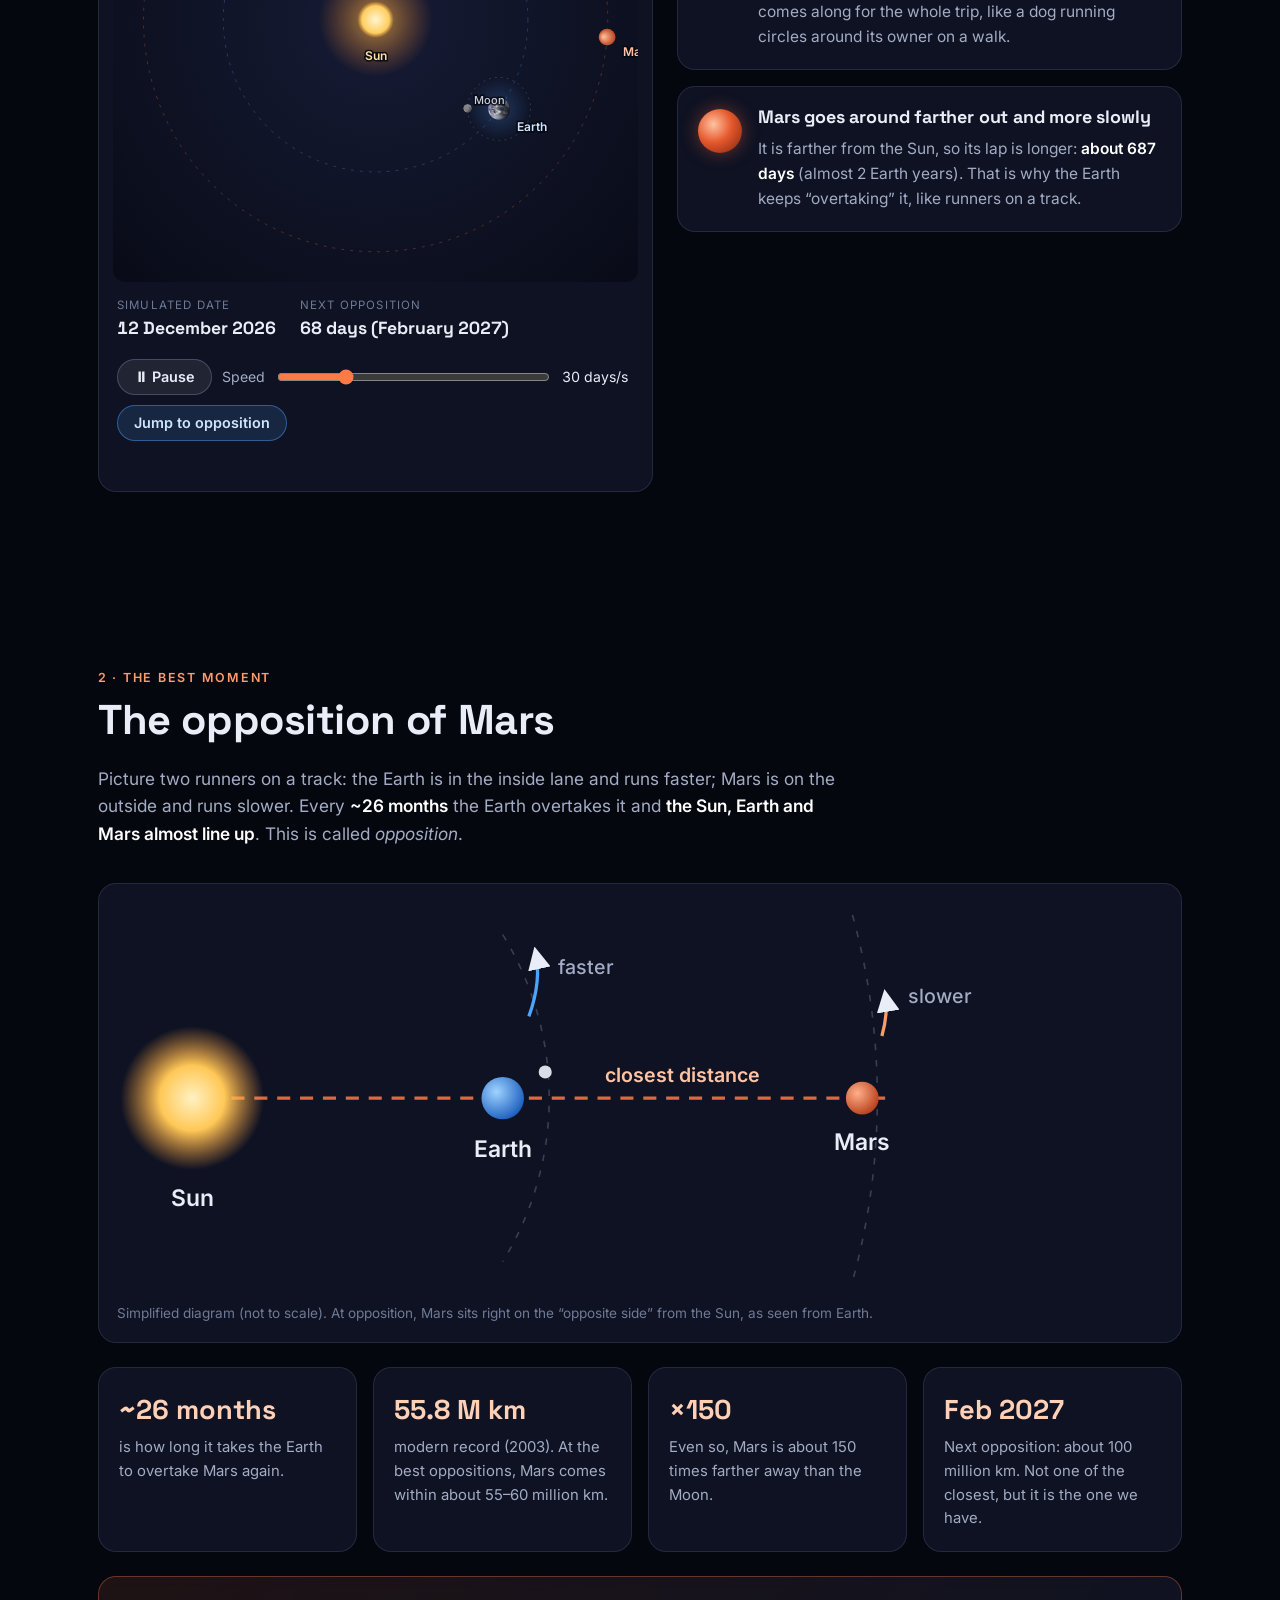
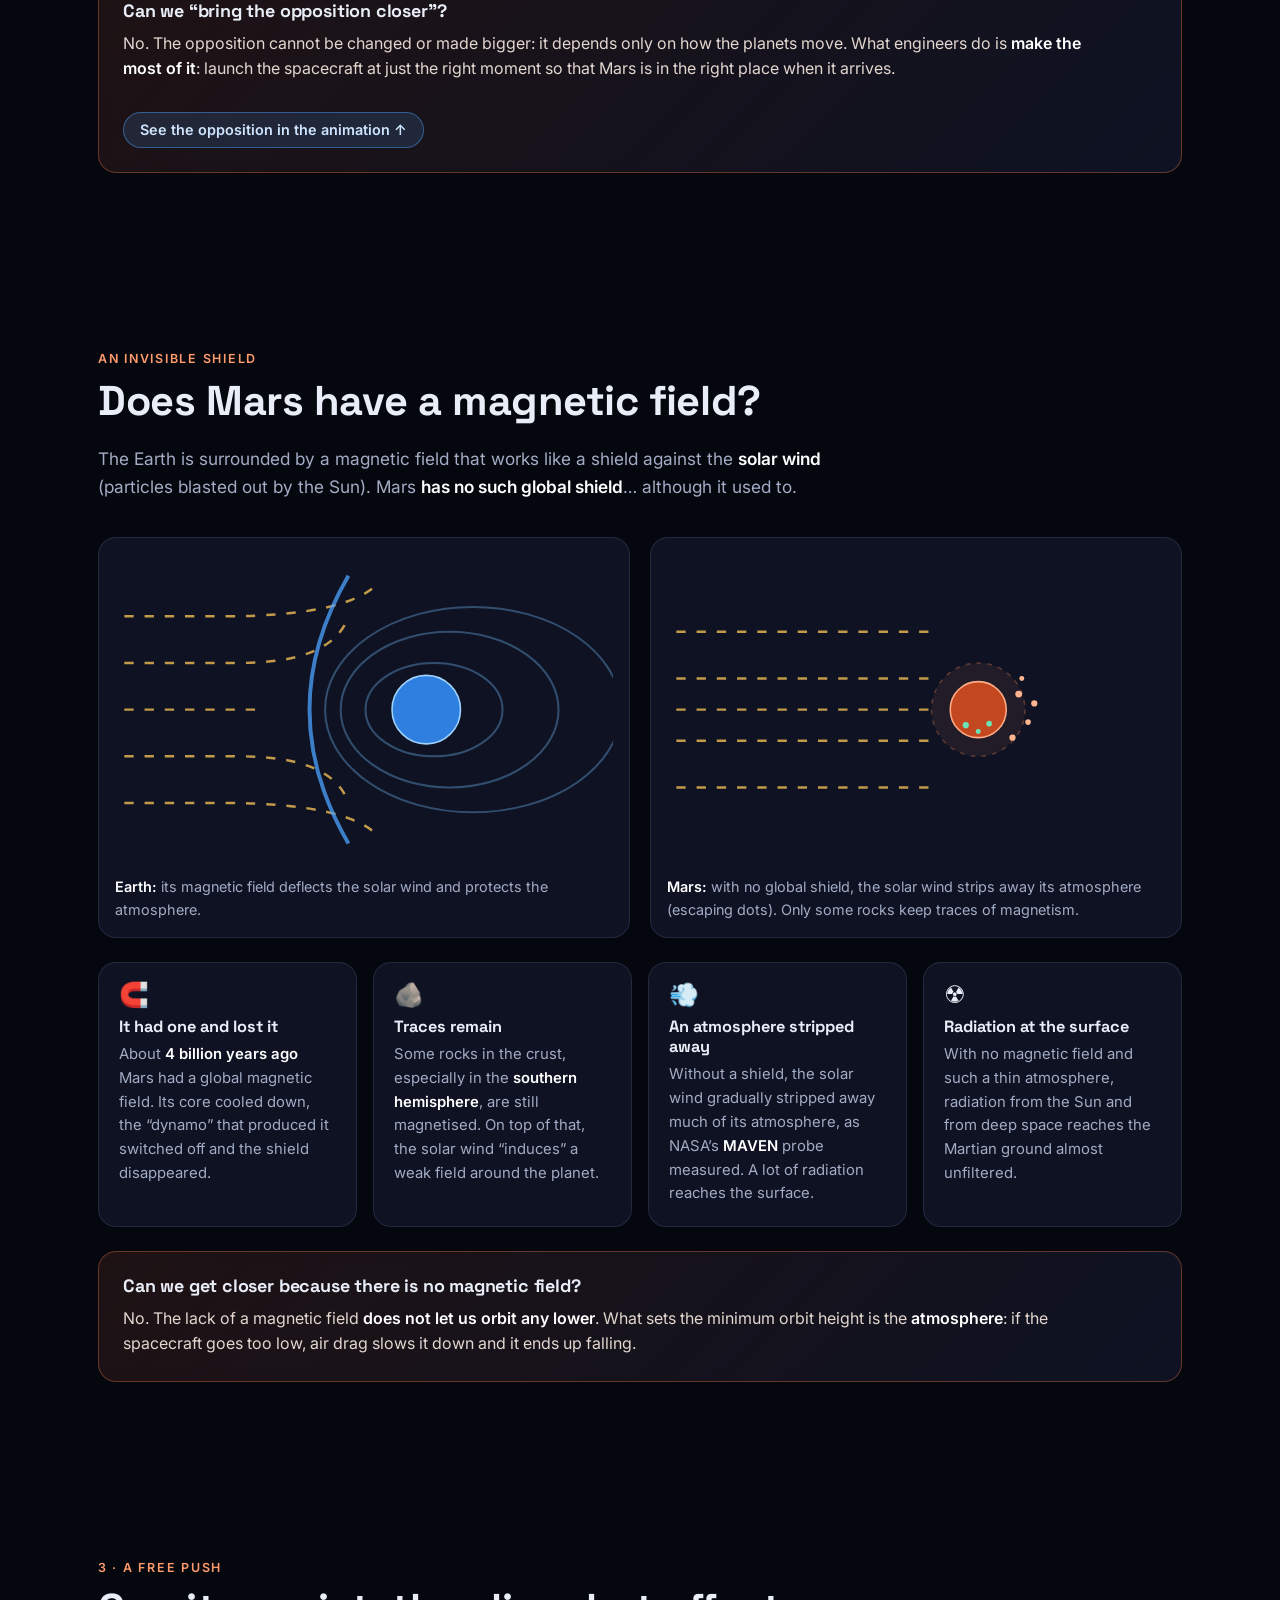
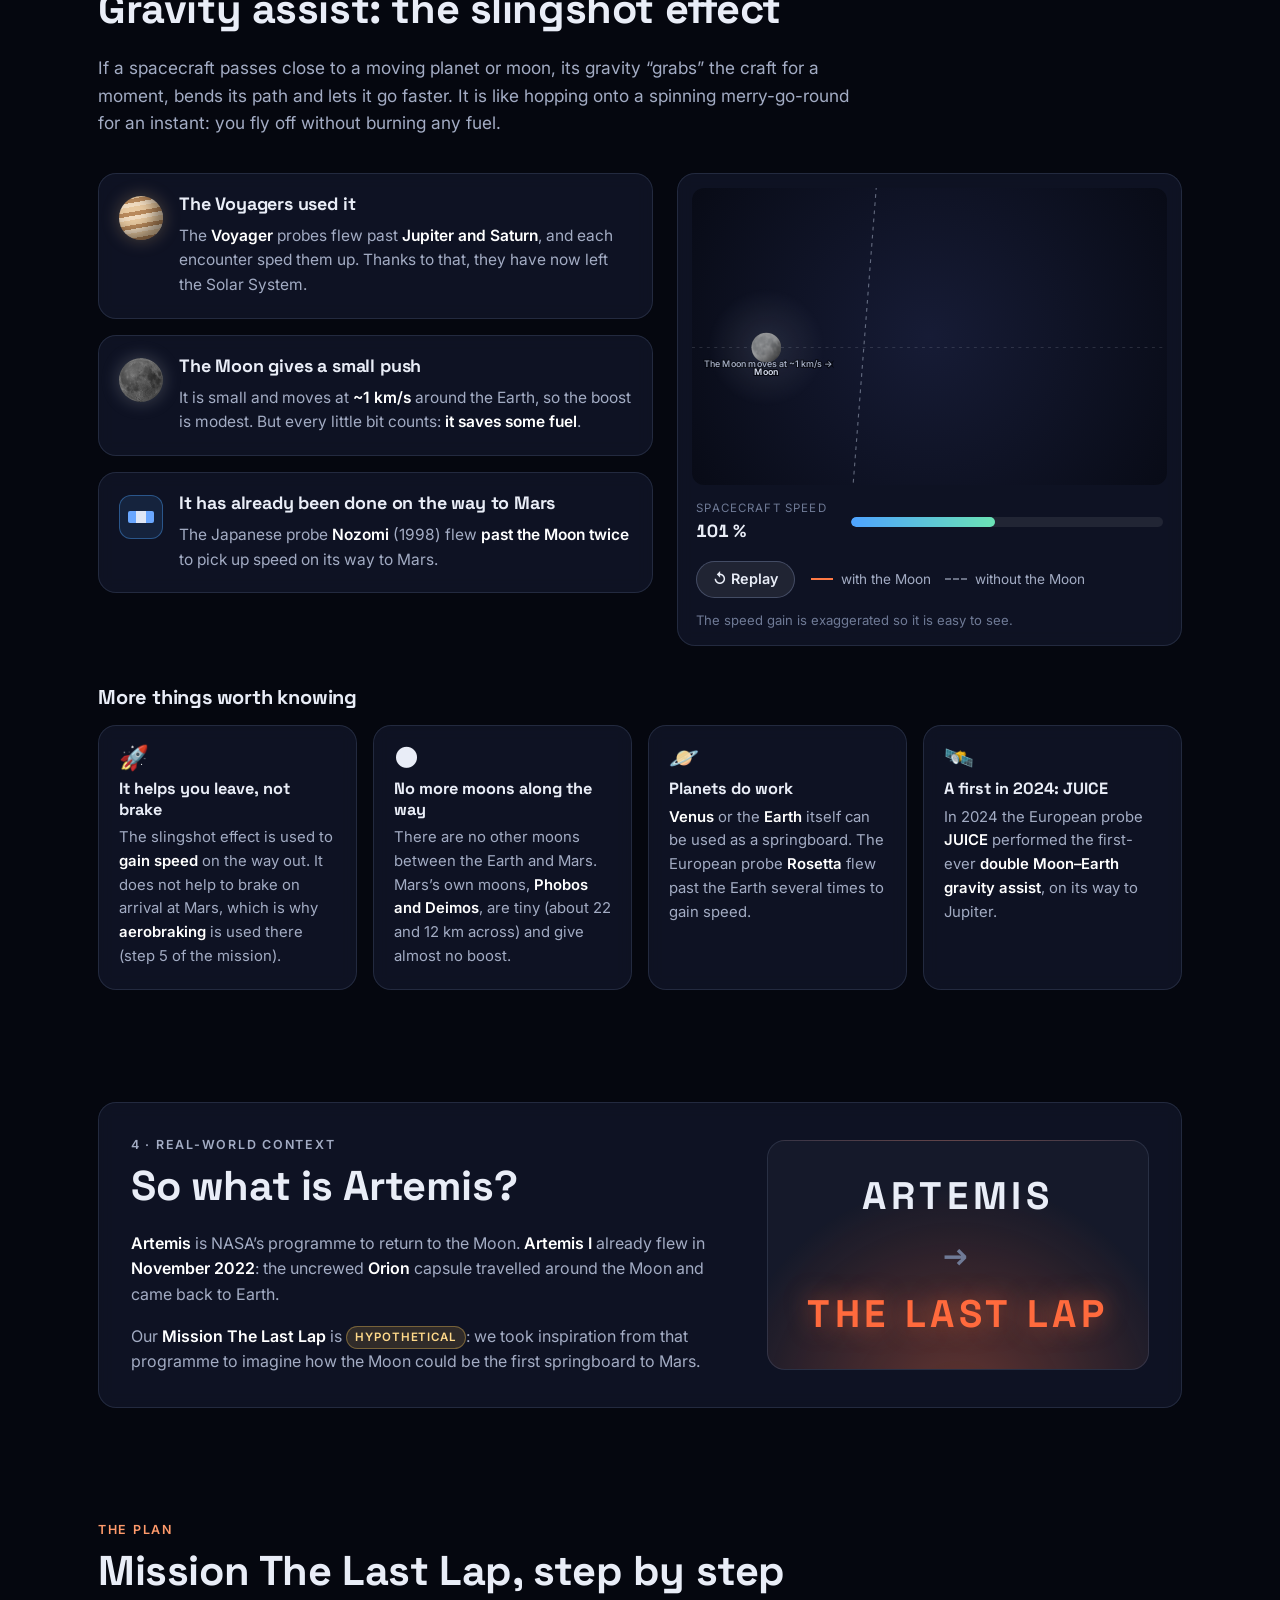
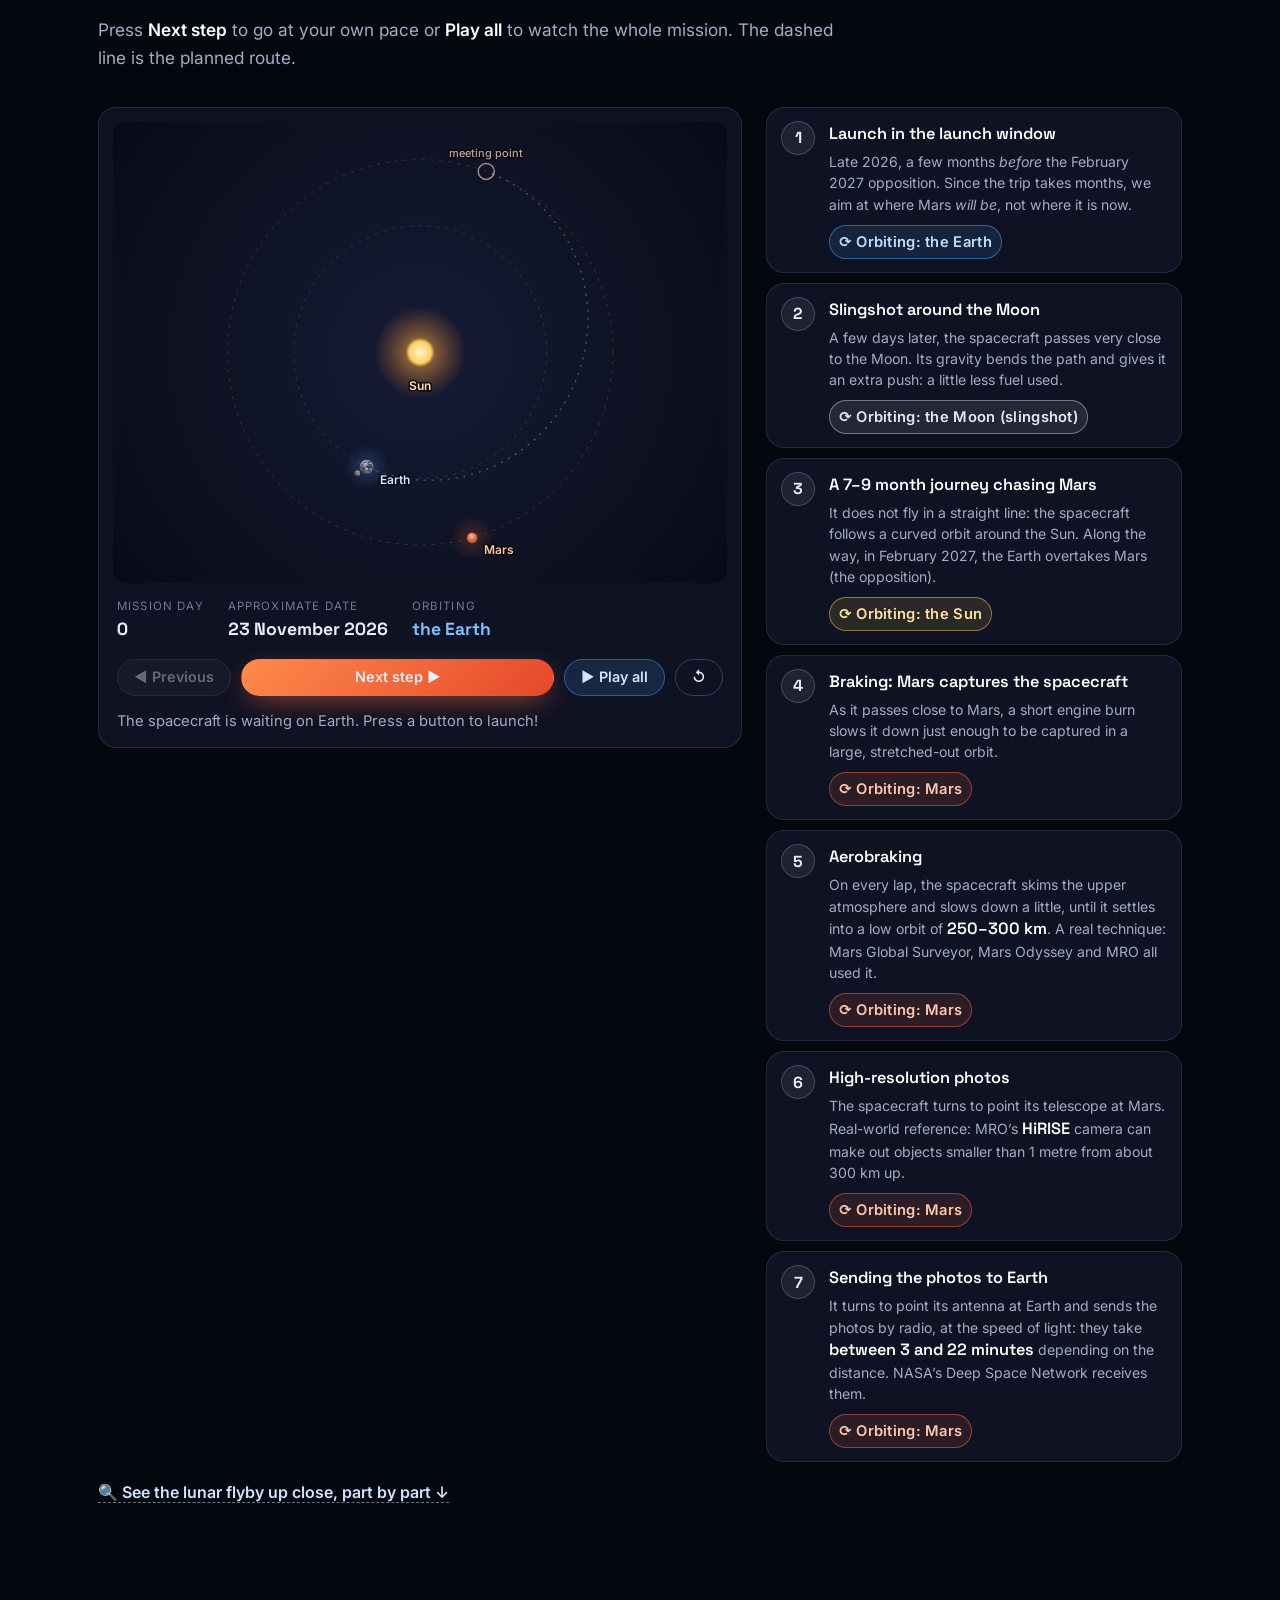
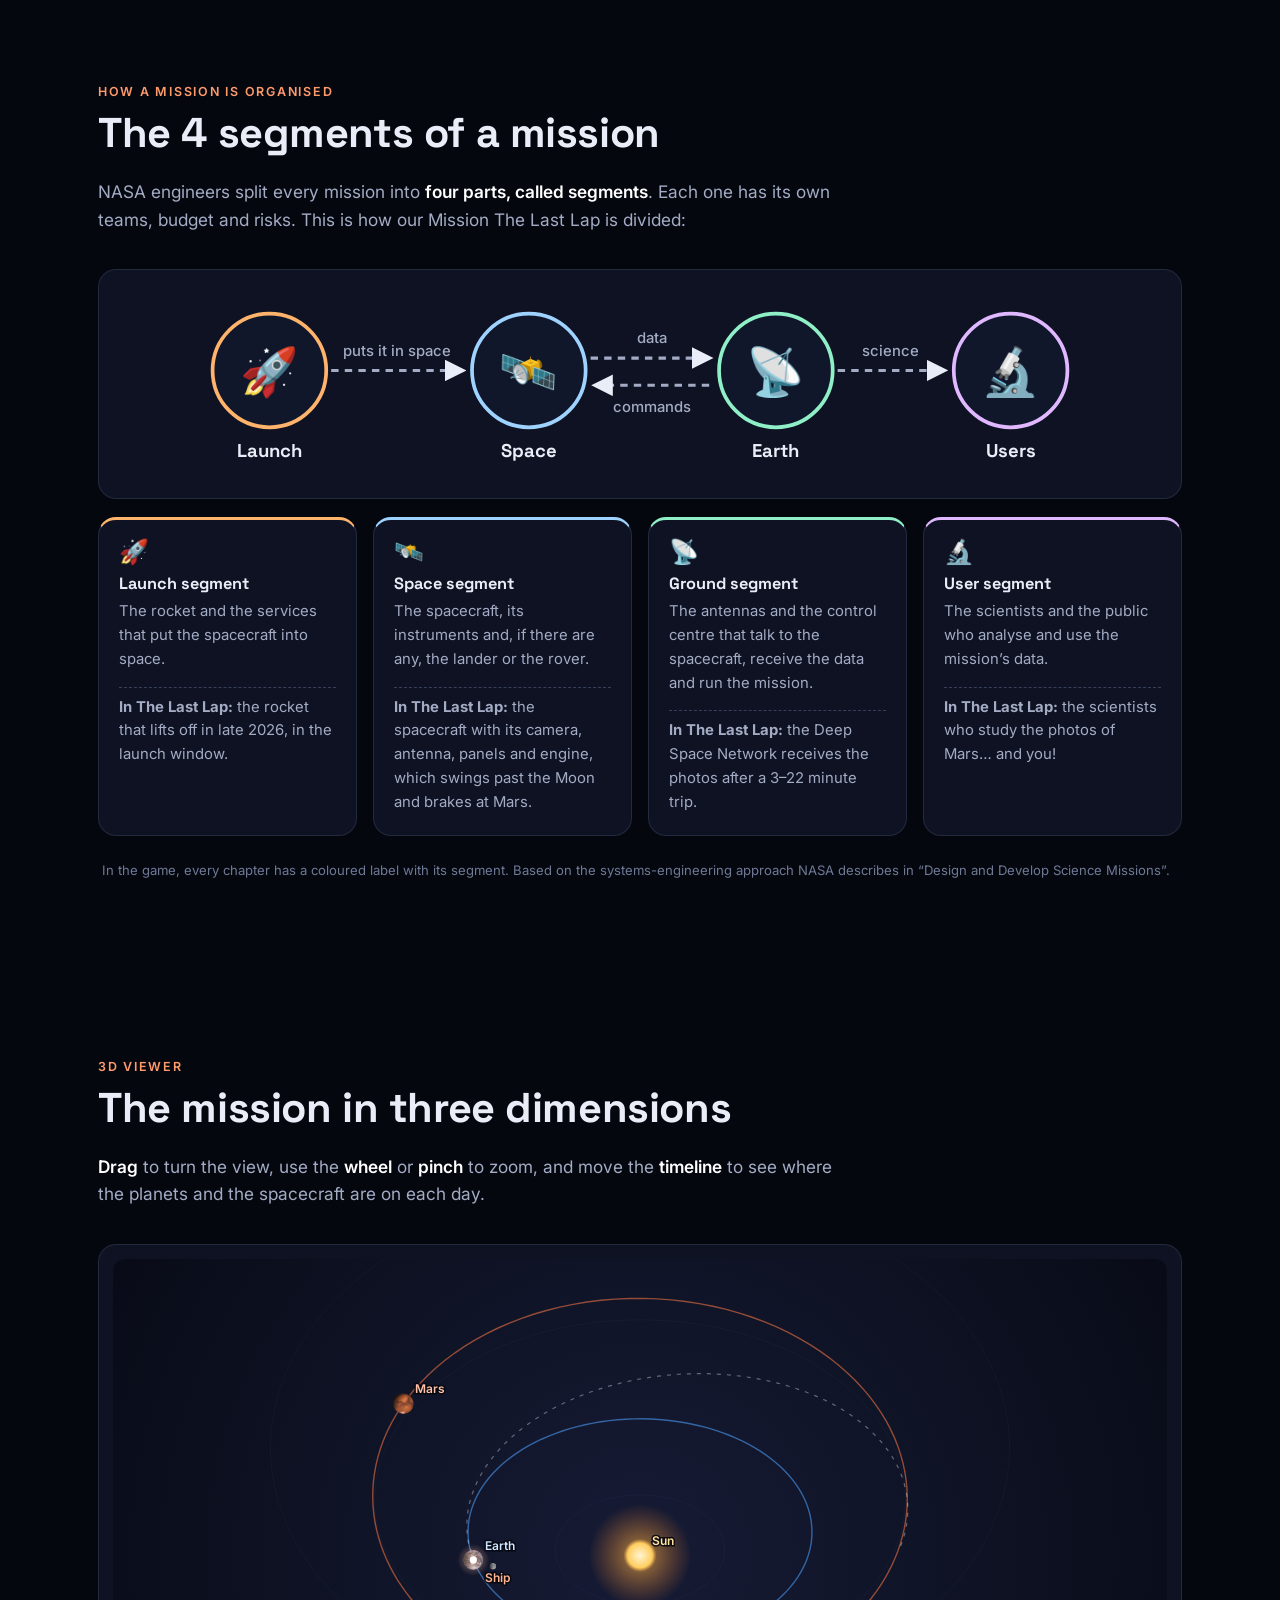
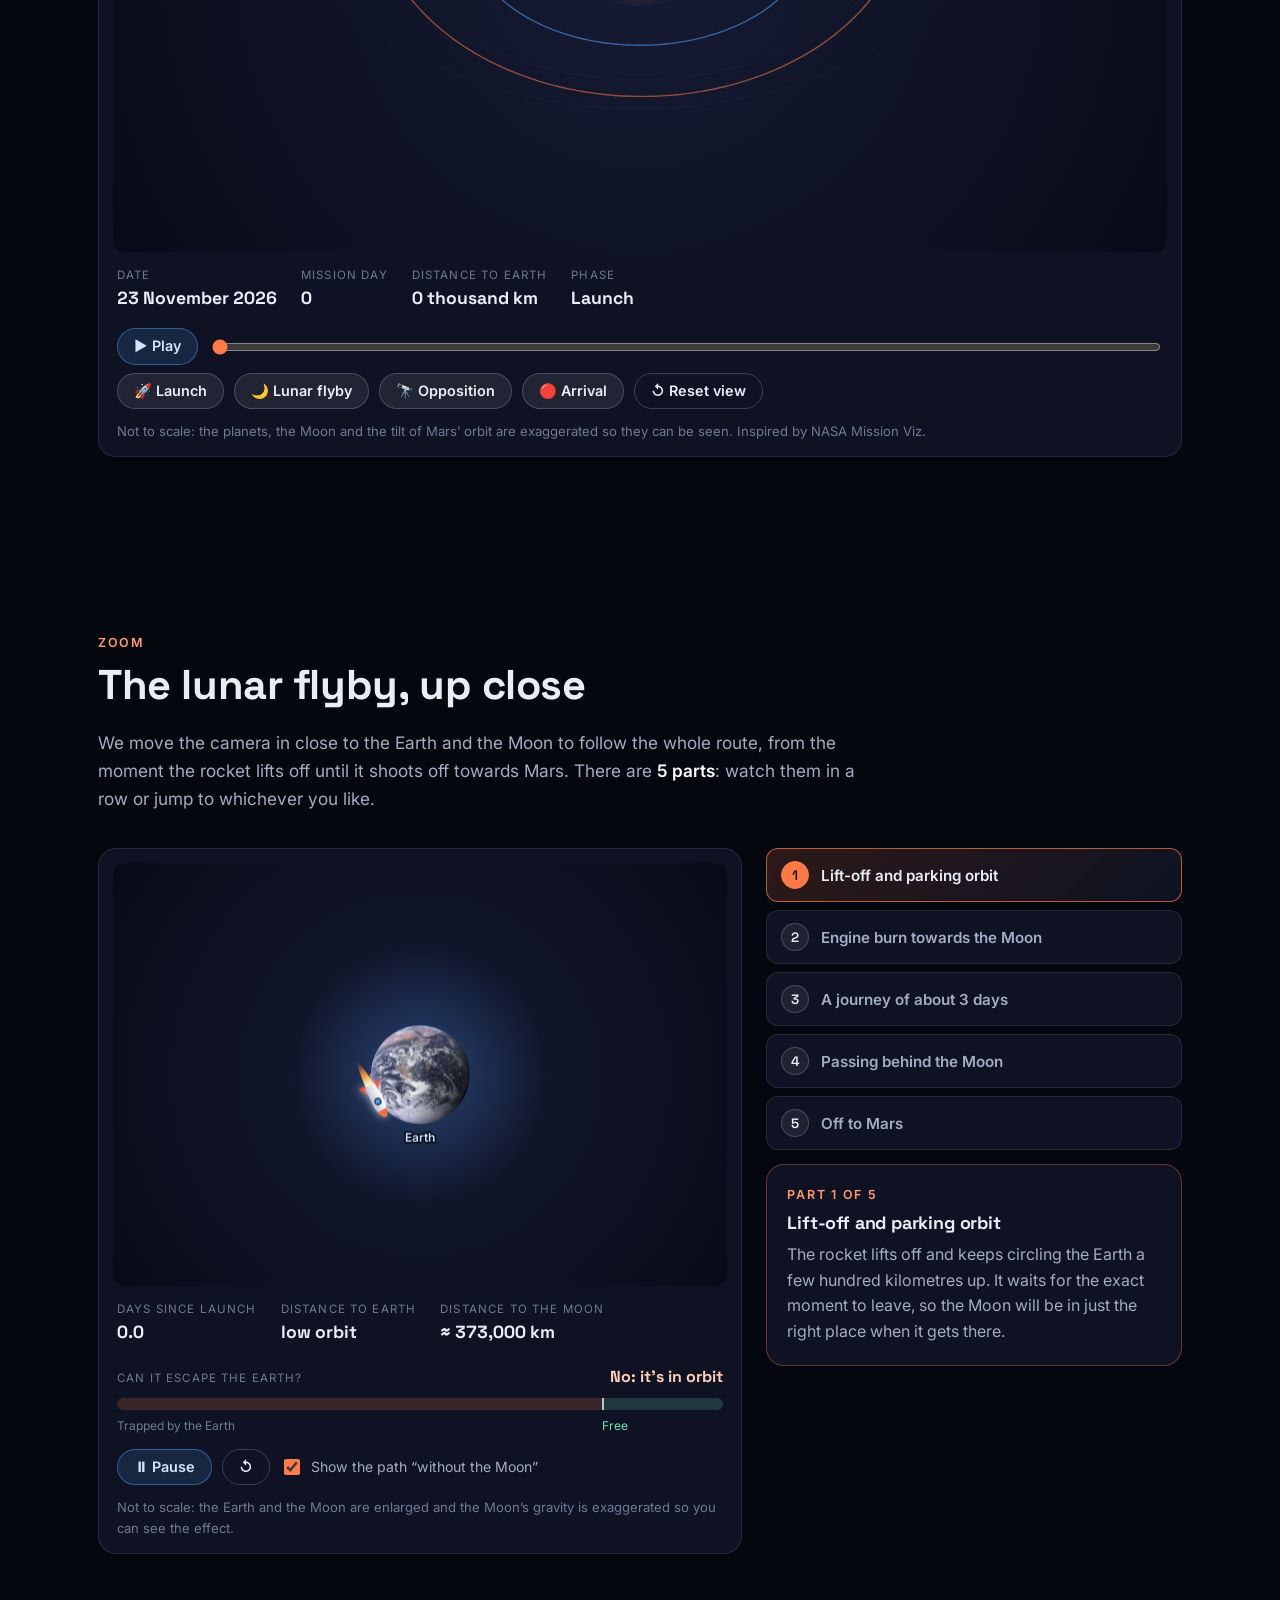
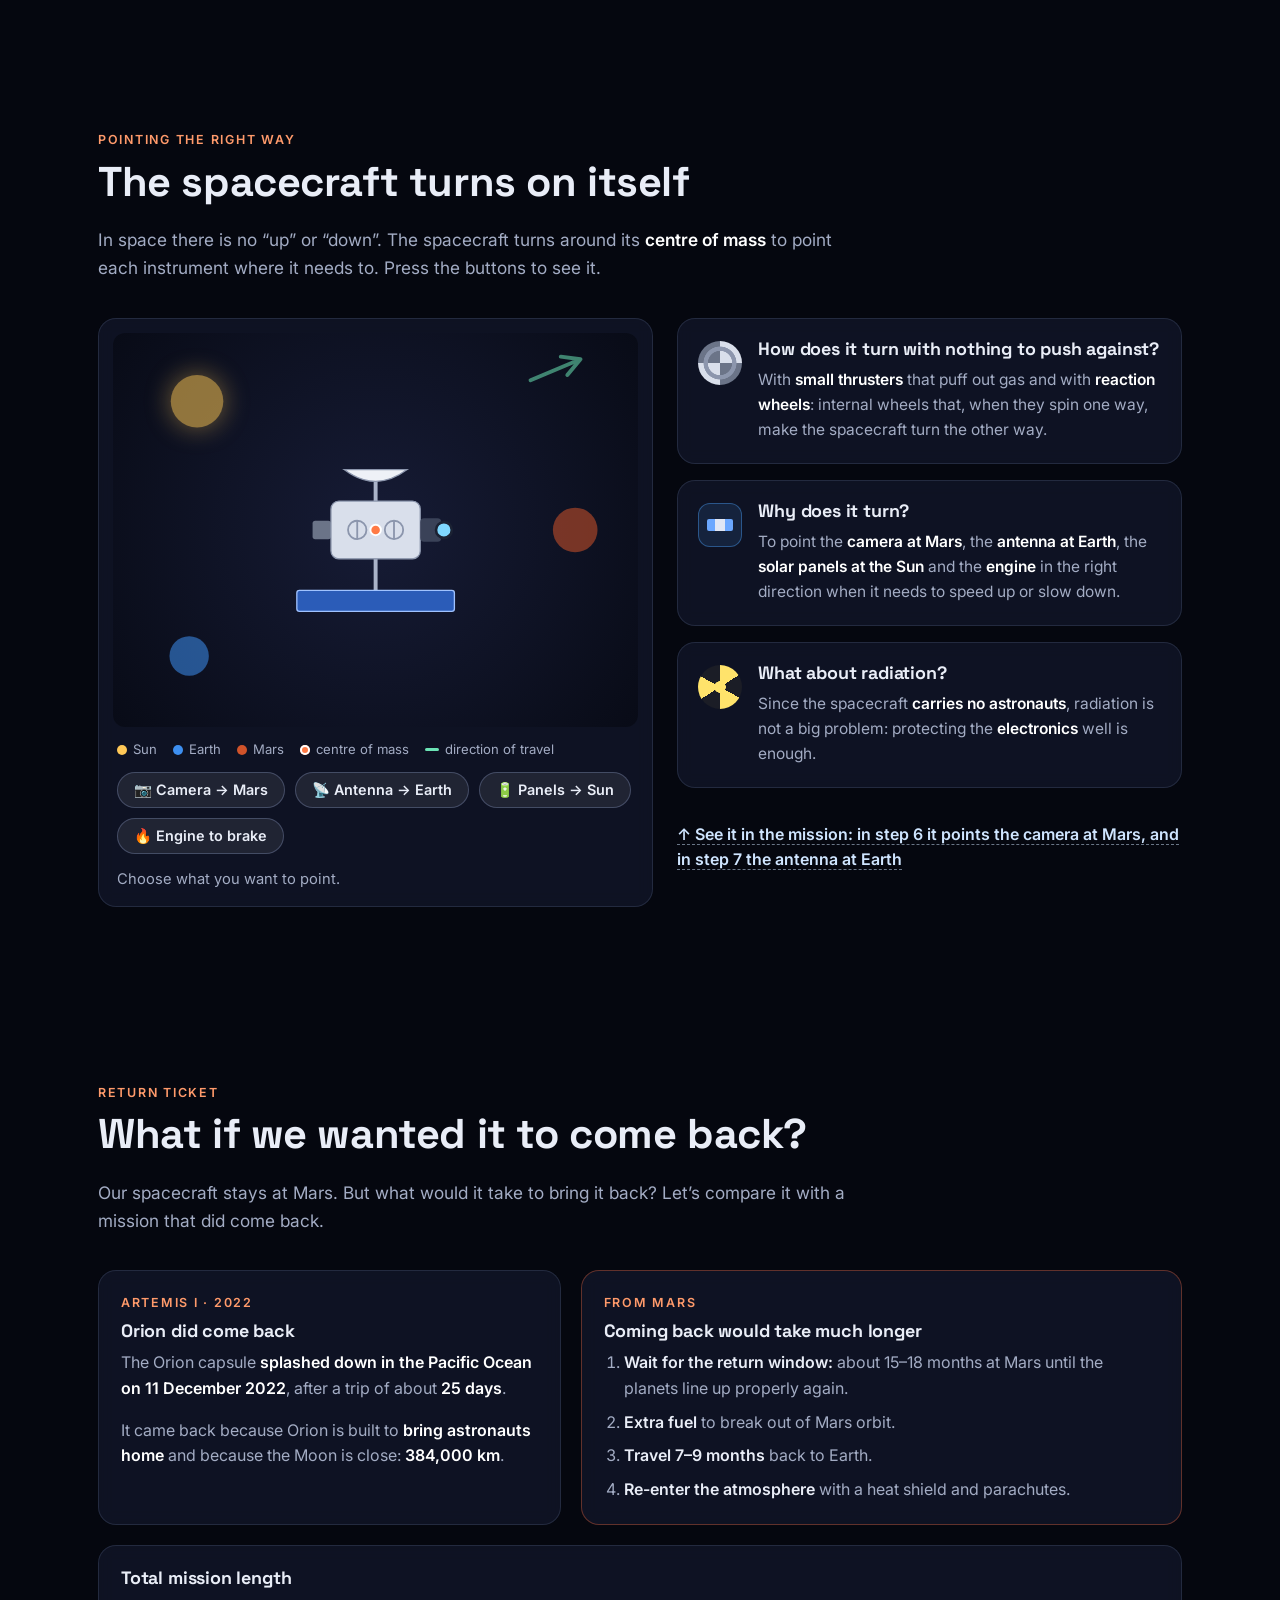
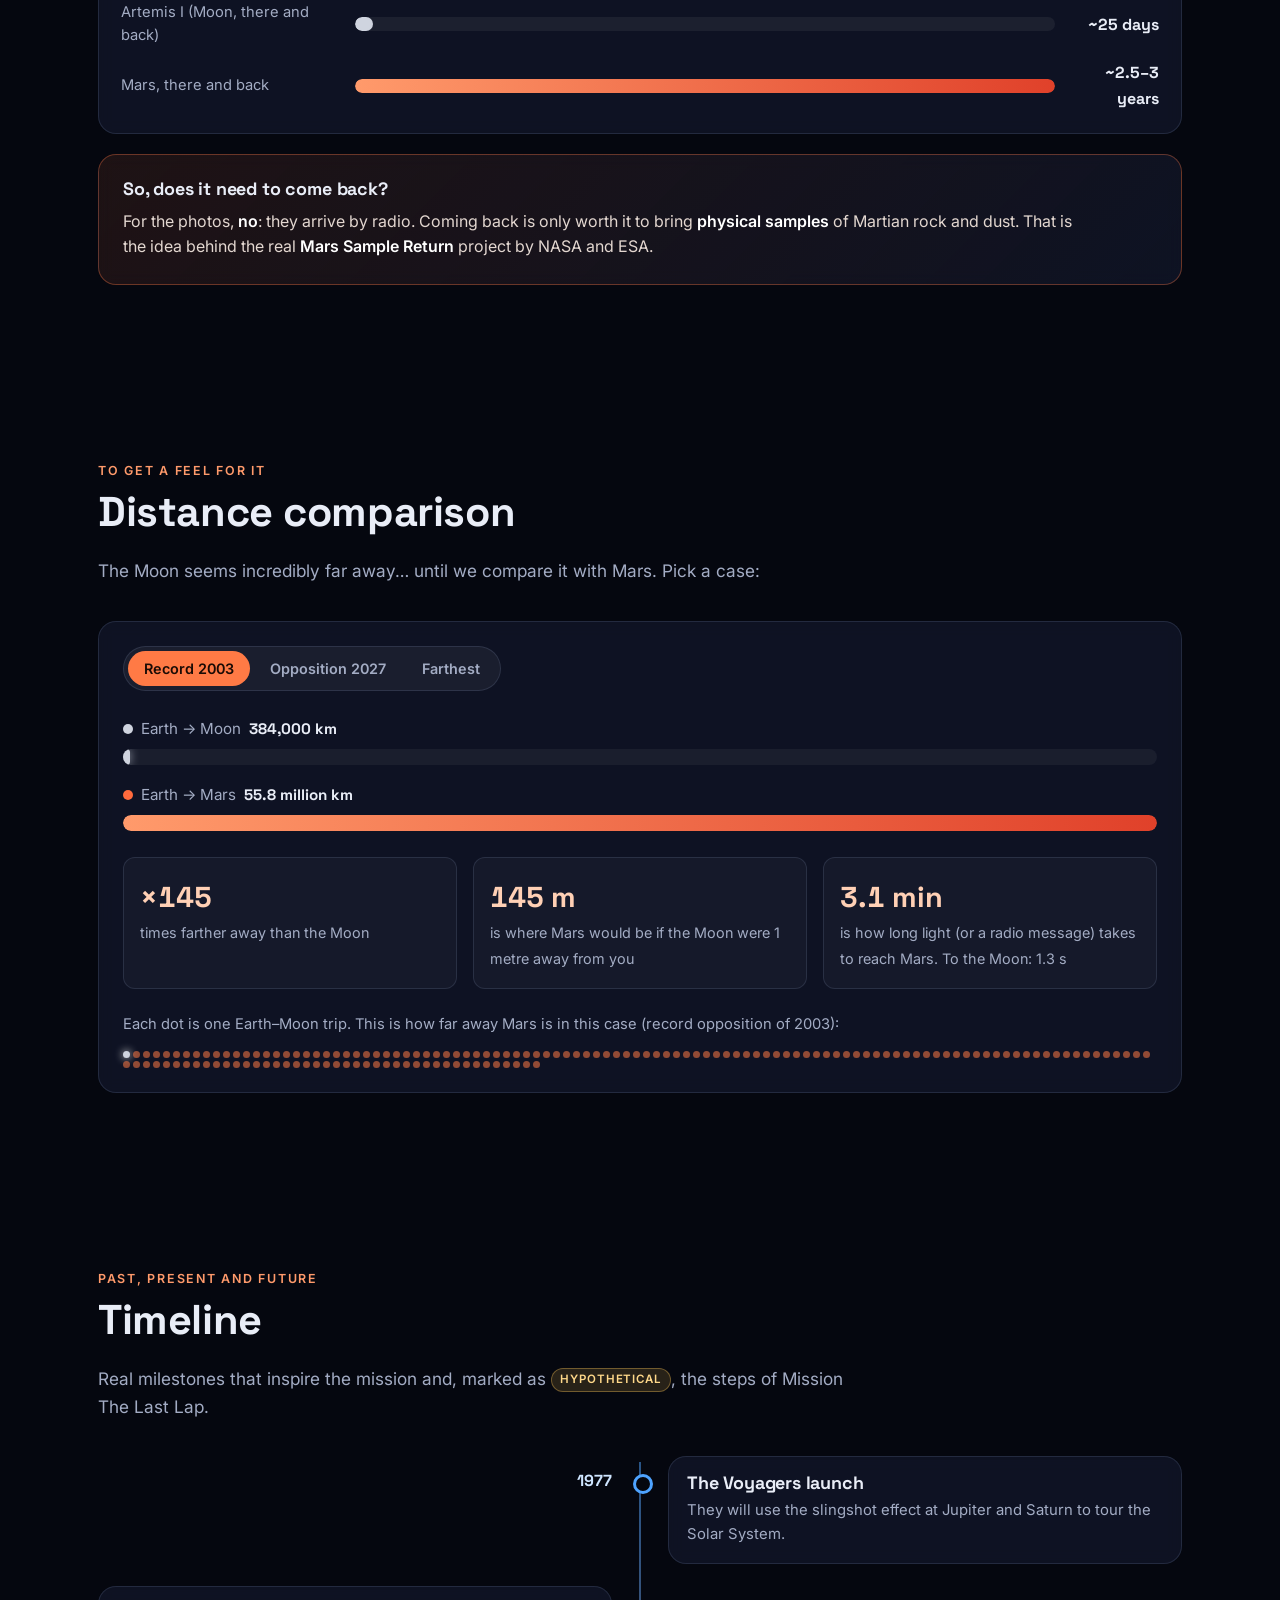
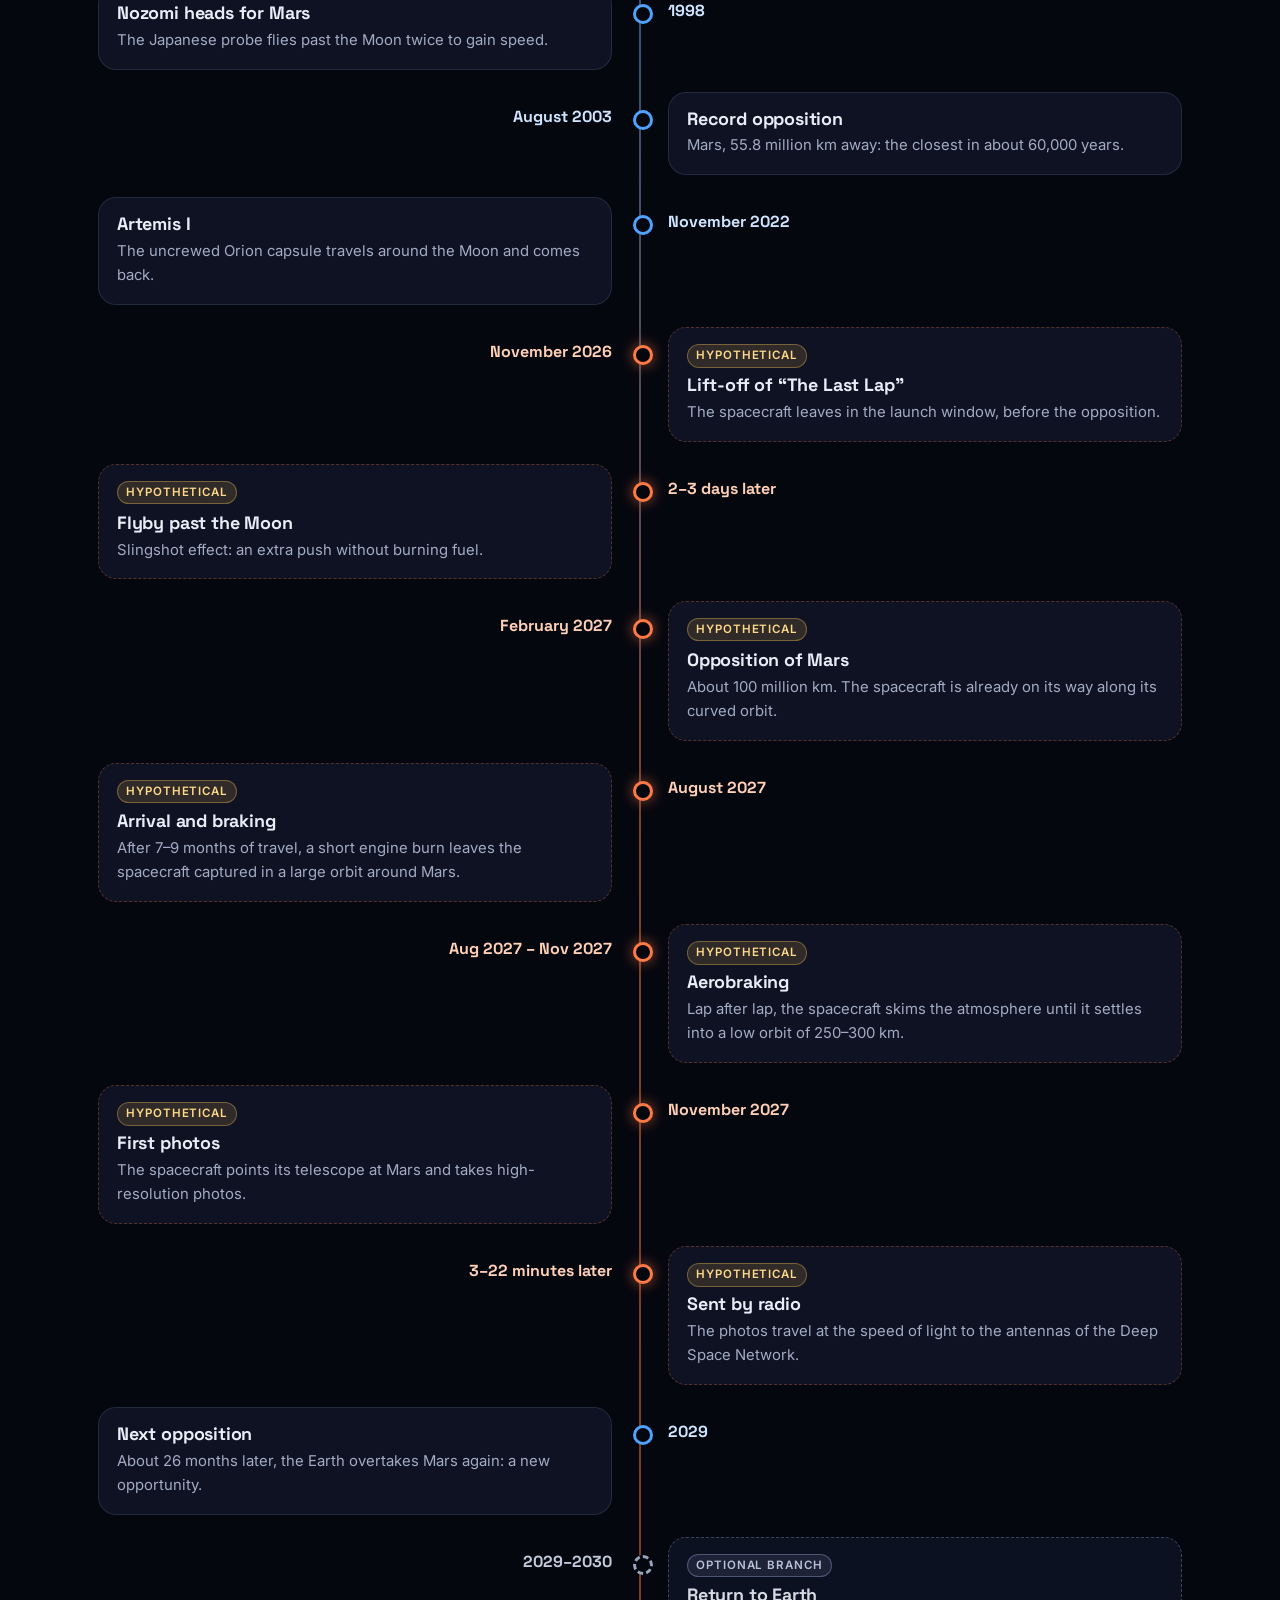
==== commit 33a4558b: "Merge pull request #11 from iker4632/juego La web se abre en inglés por defecto" ====
--- a/index.html
+++ b/index.html
@@ -1060,6 +1060,8 @@
   </footer>
 
   <script src="i18n.js"></script>
+  <script src="voces/guion.js"></script>
+  <script src="voces/lista.js"></script>
   <script src="script.js"></script>
 </body>
 </html>
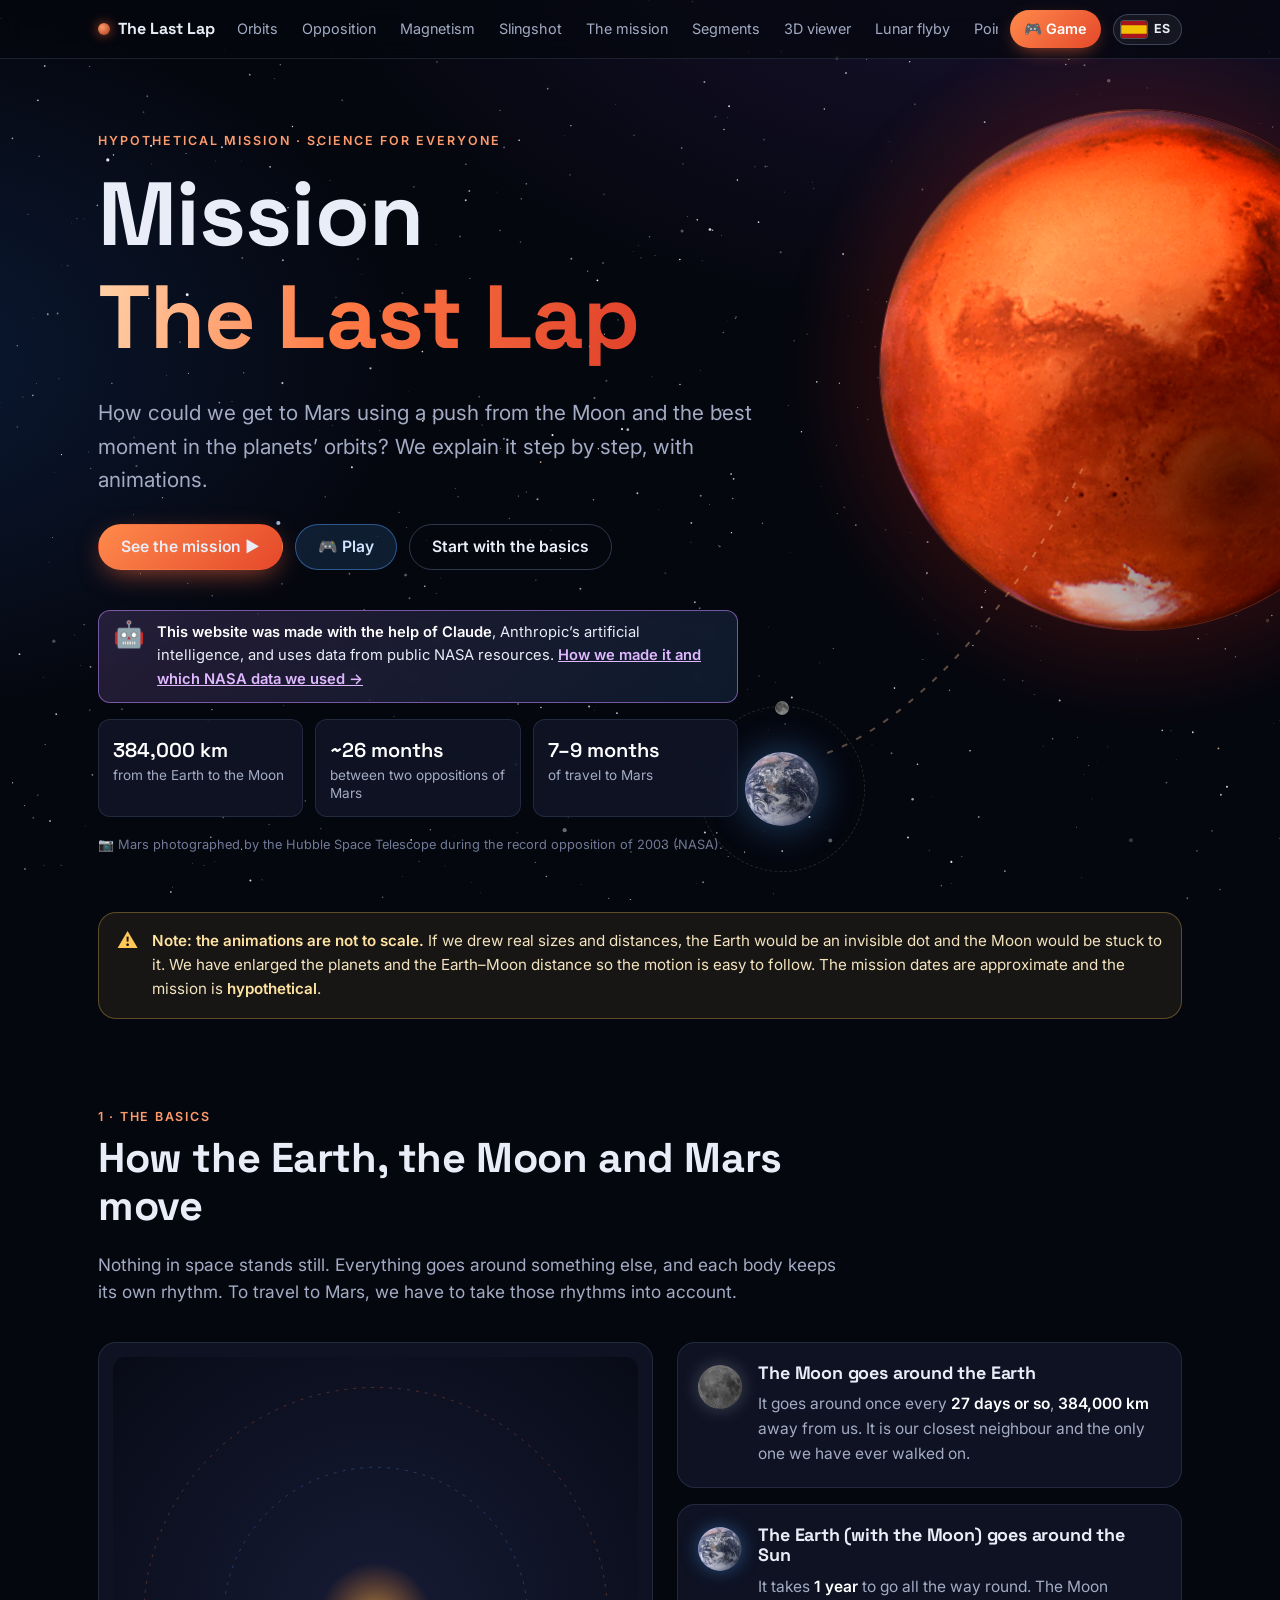
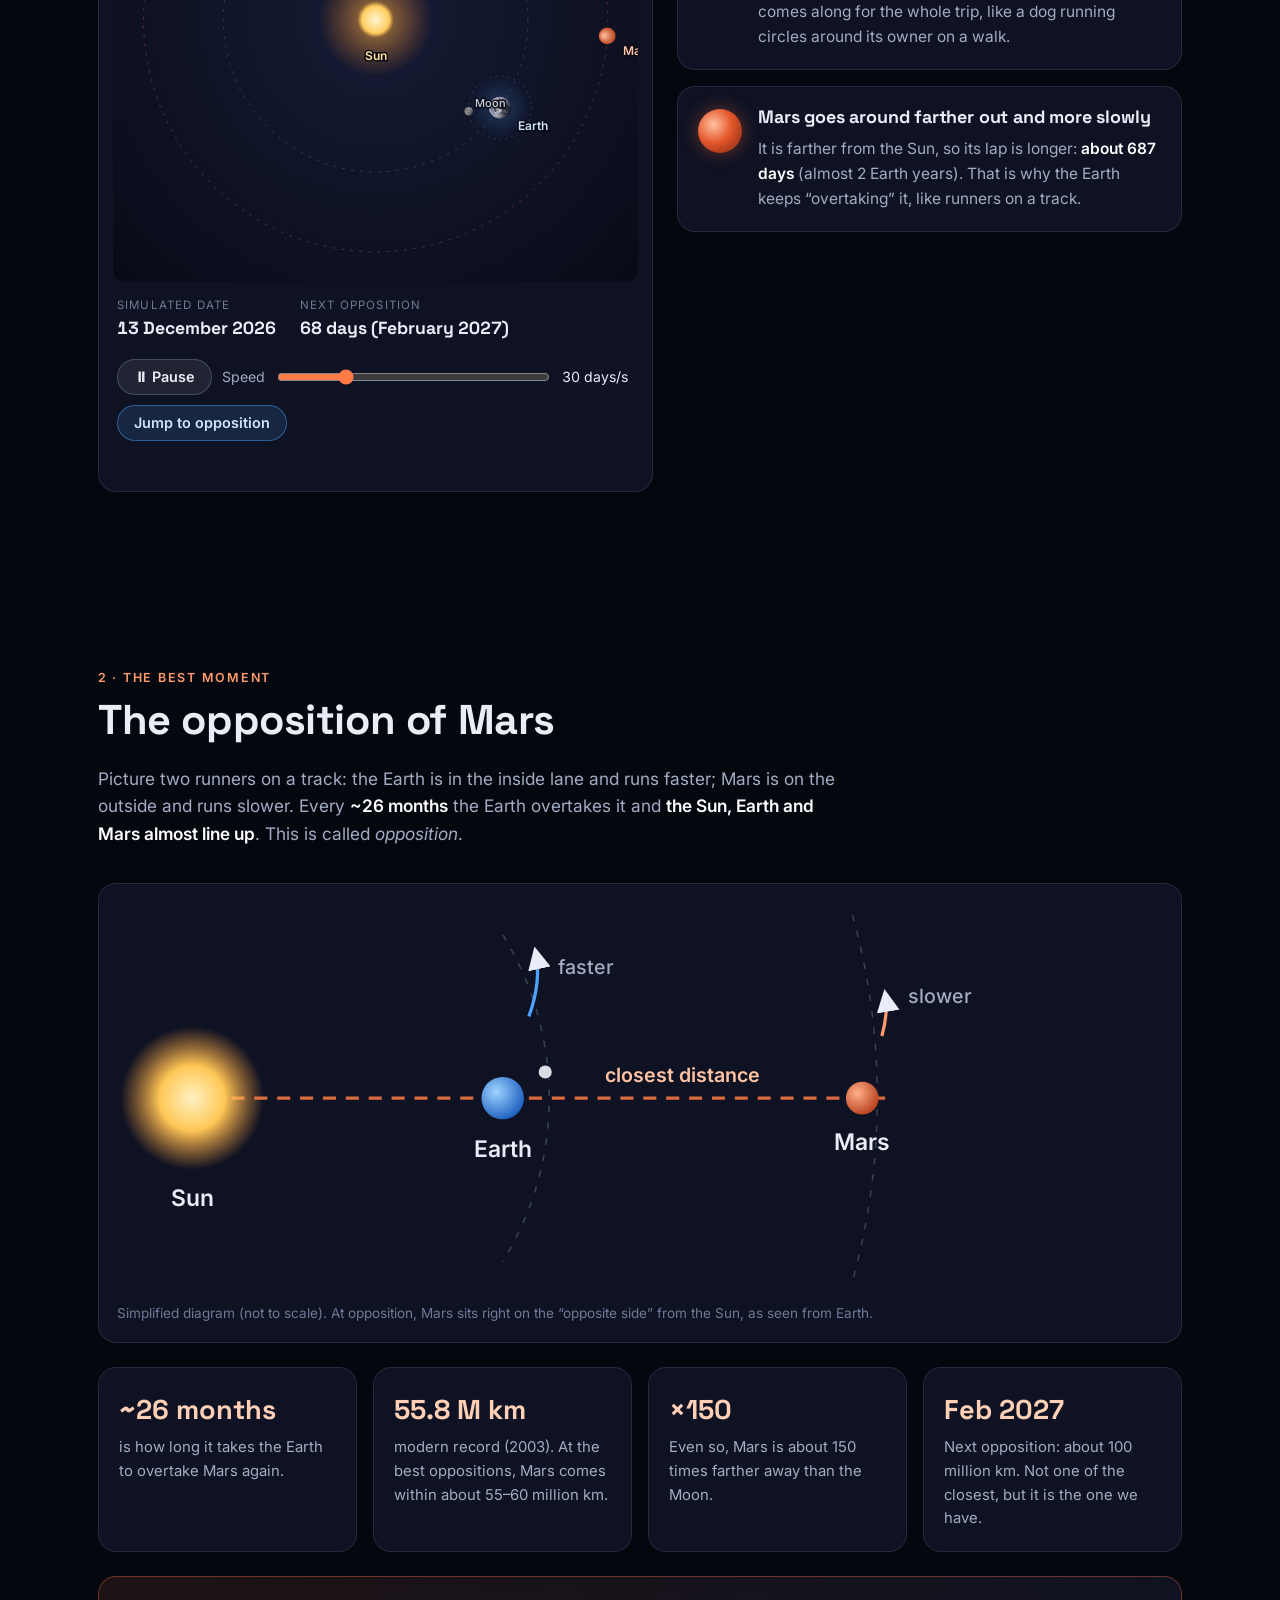
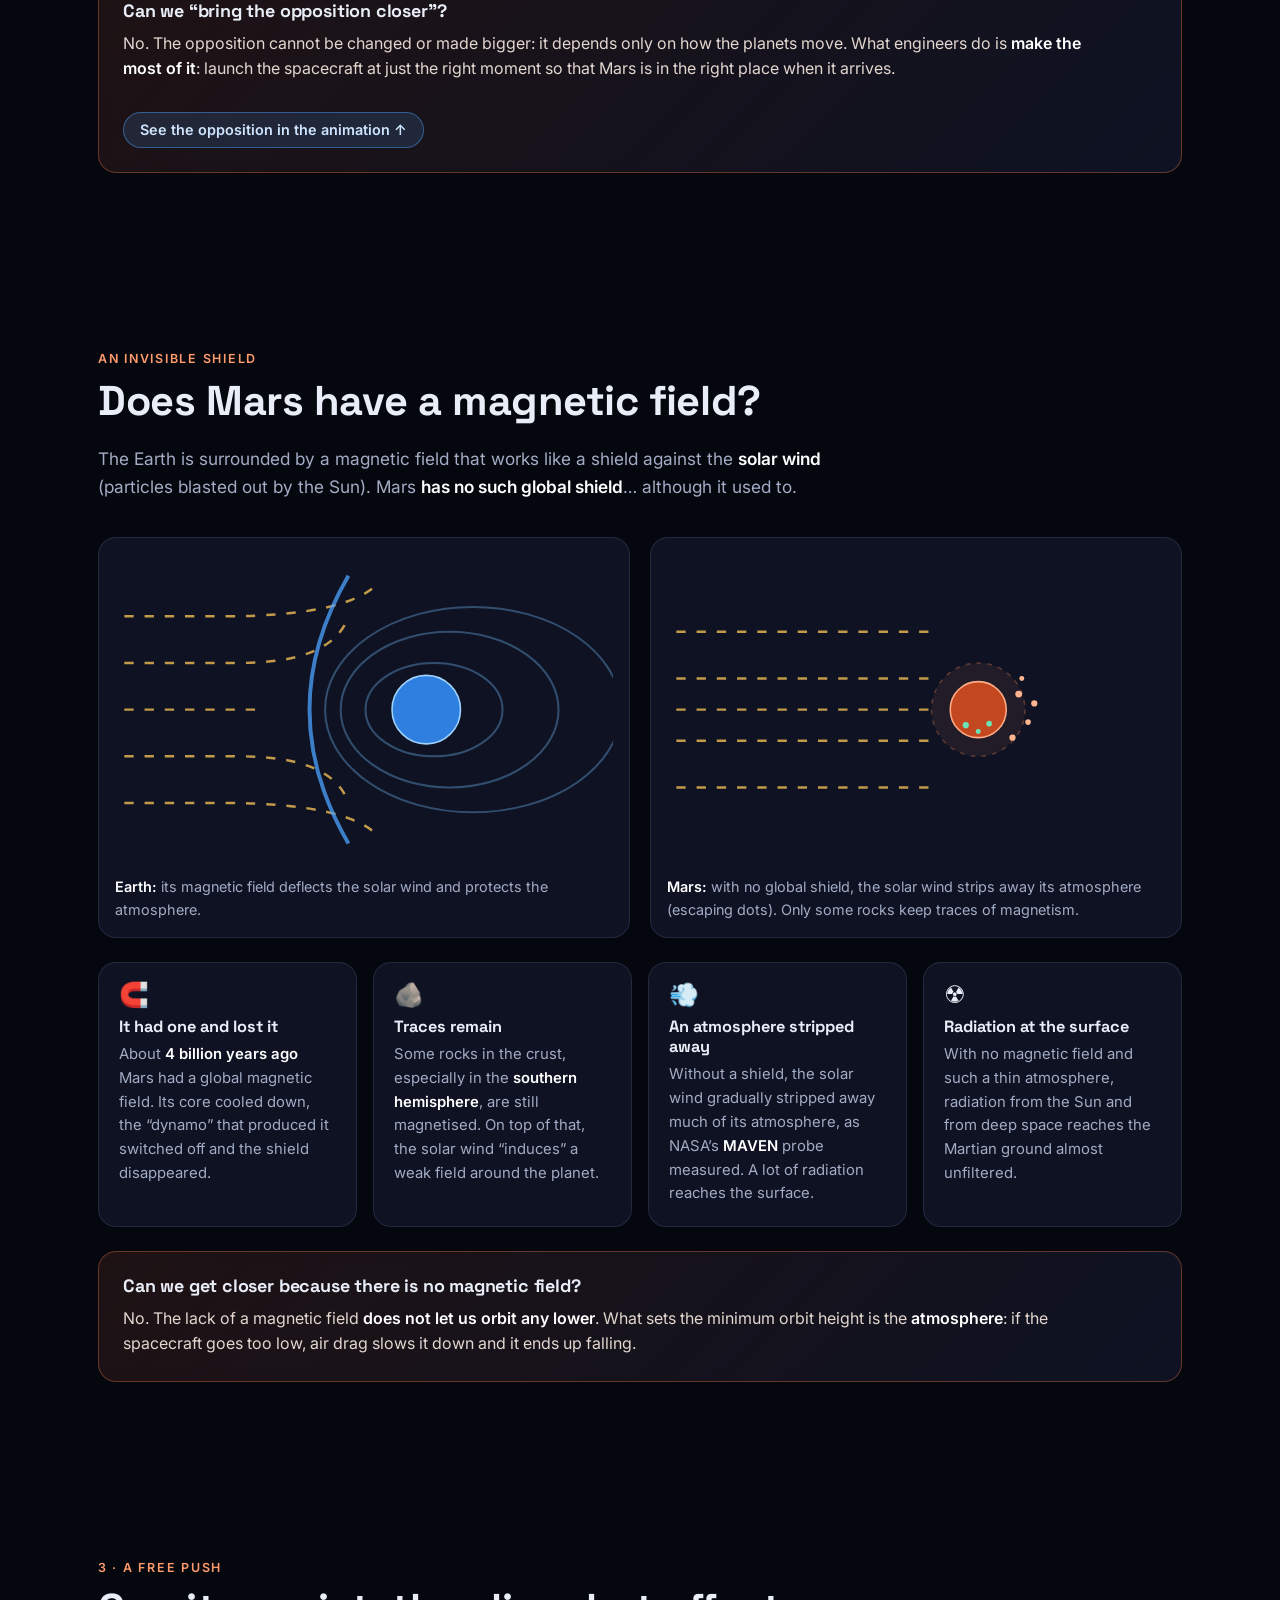
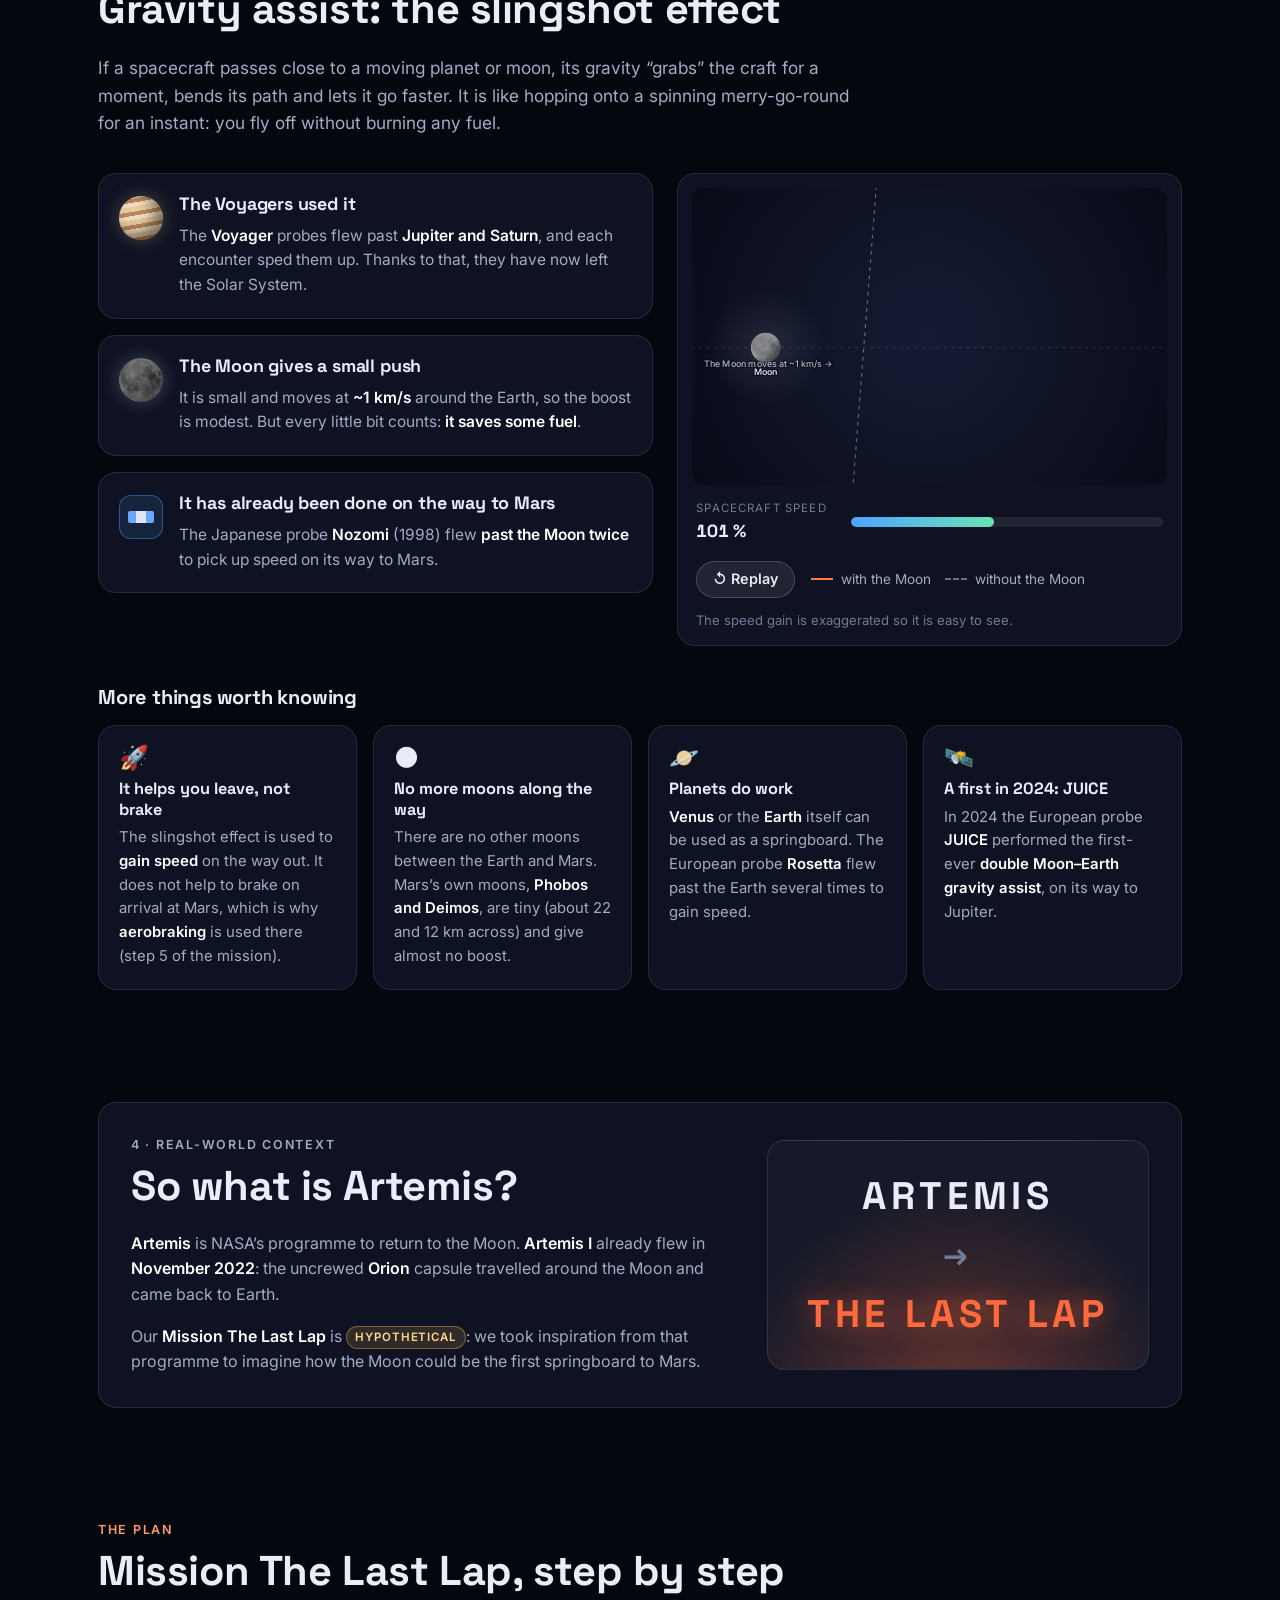
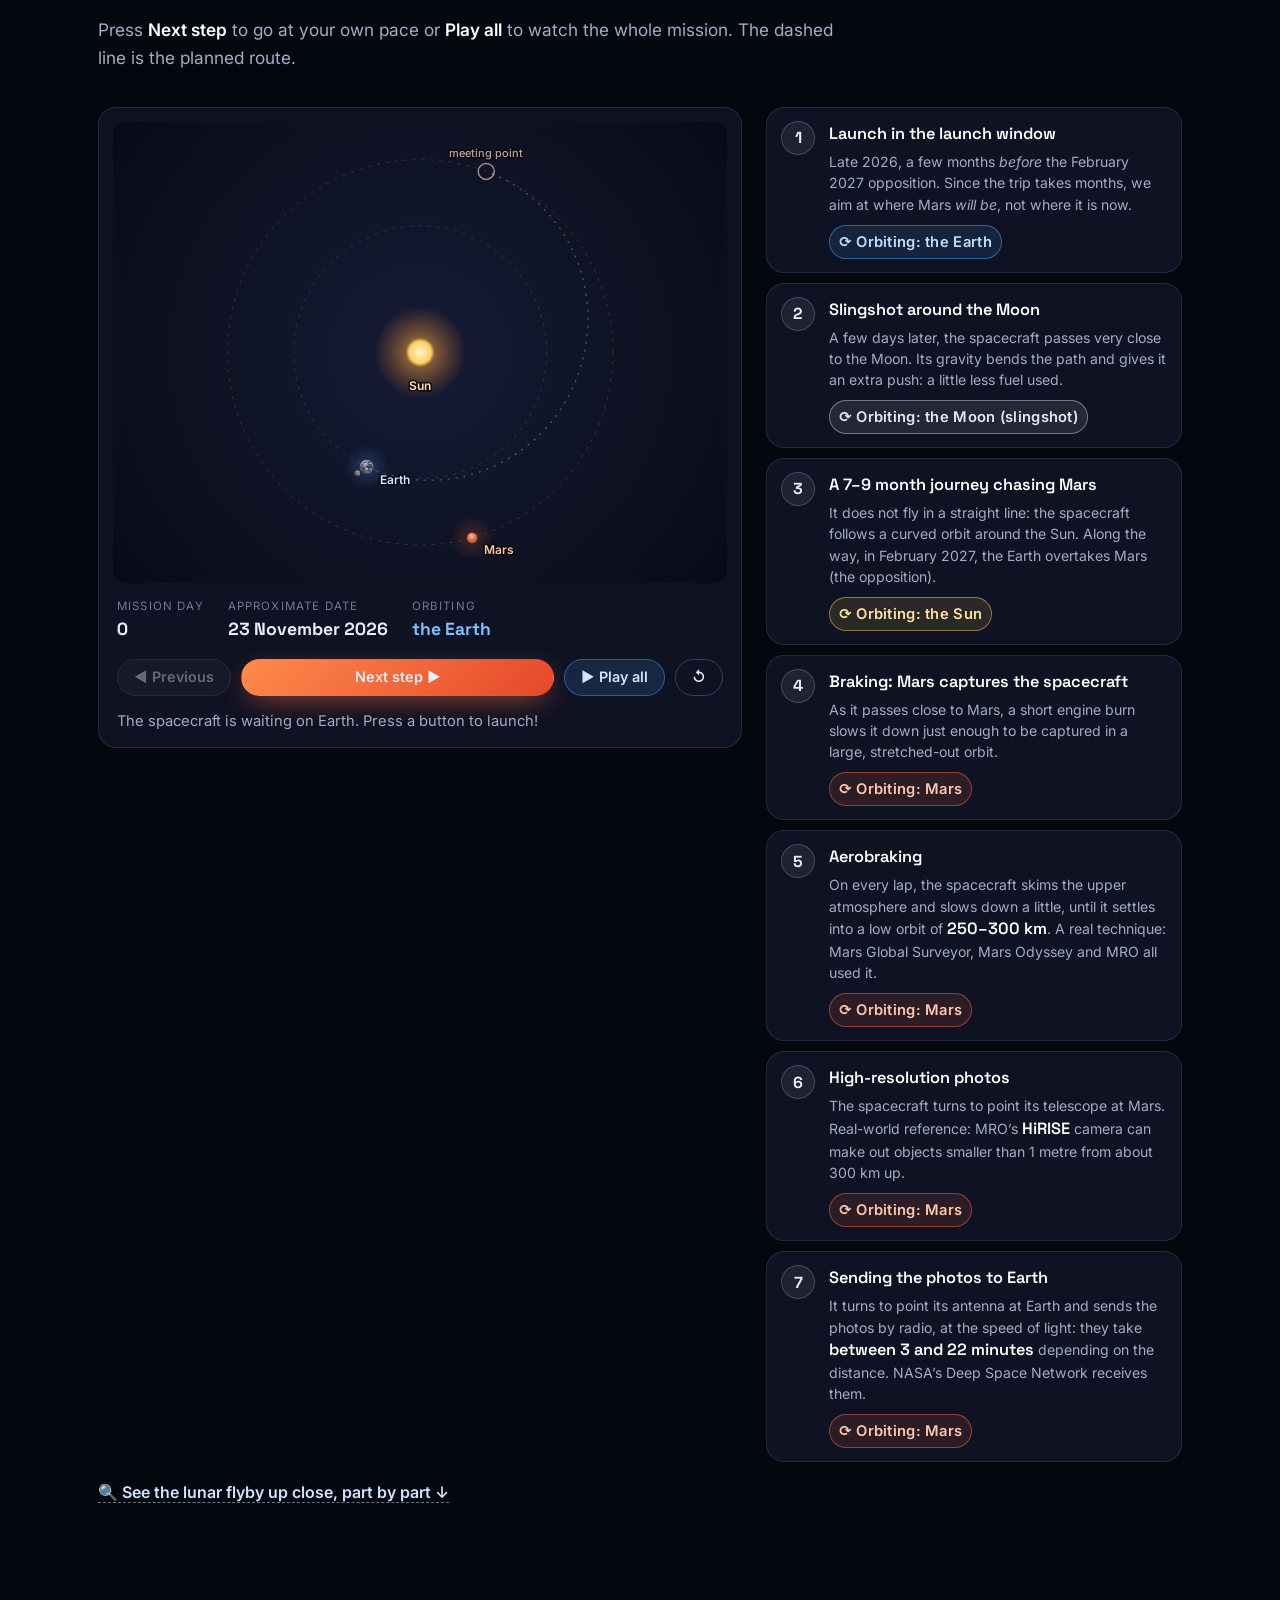
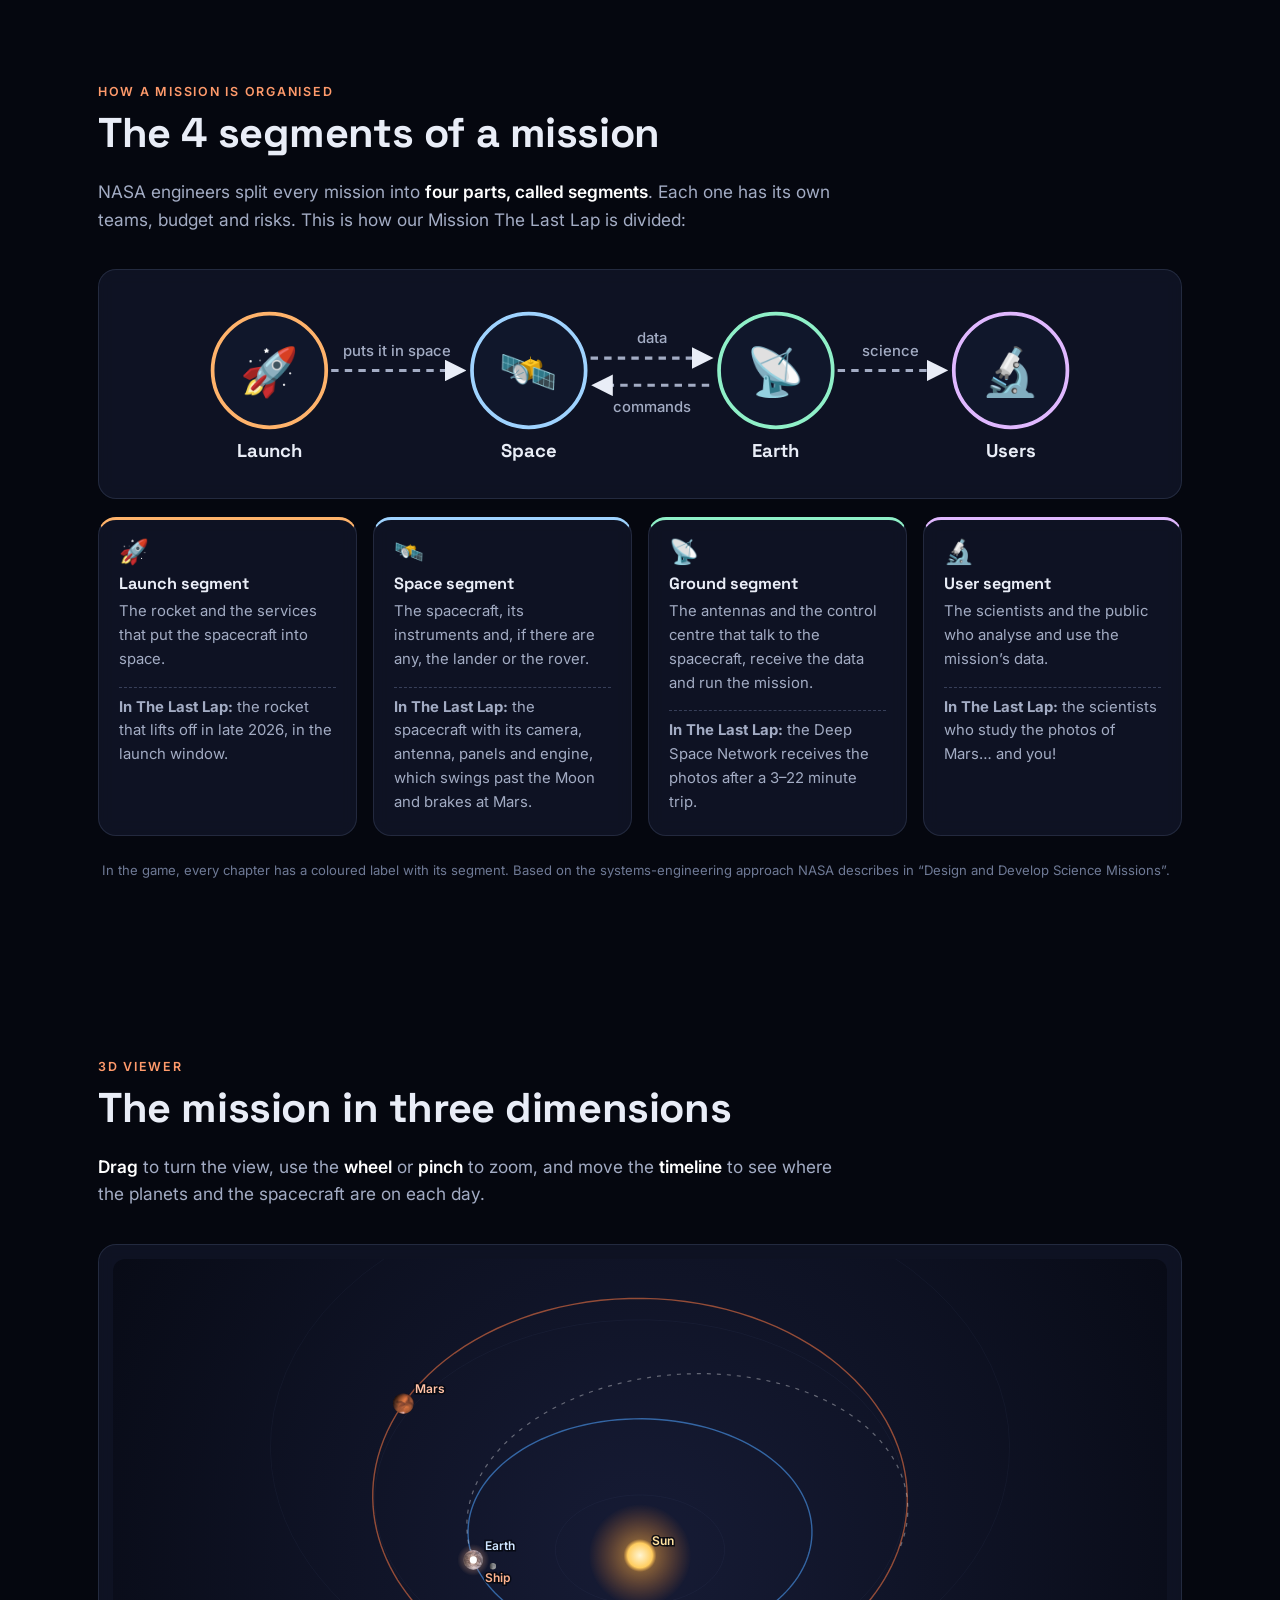
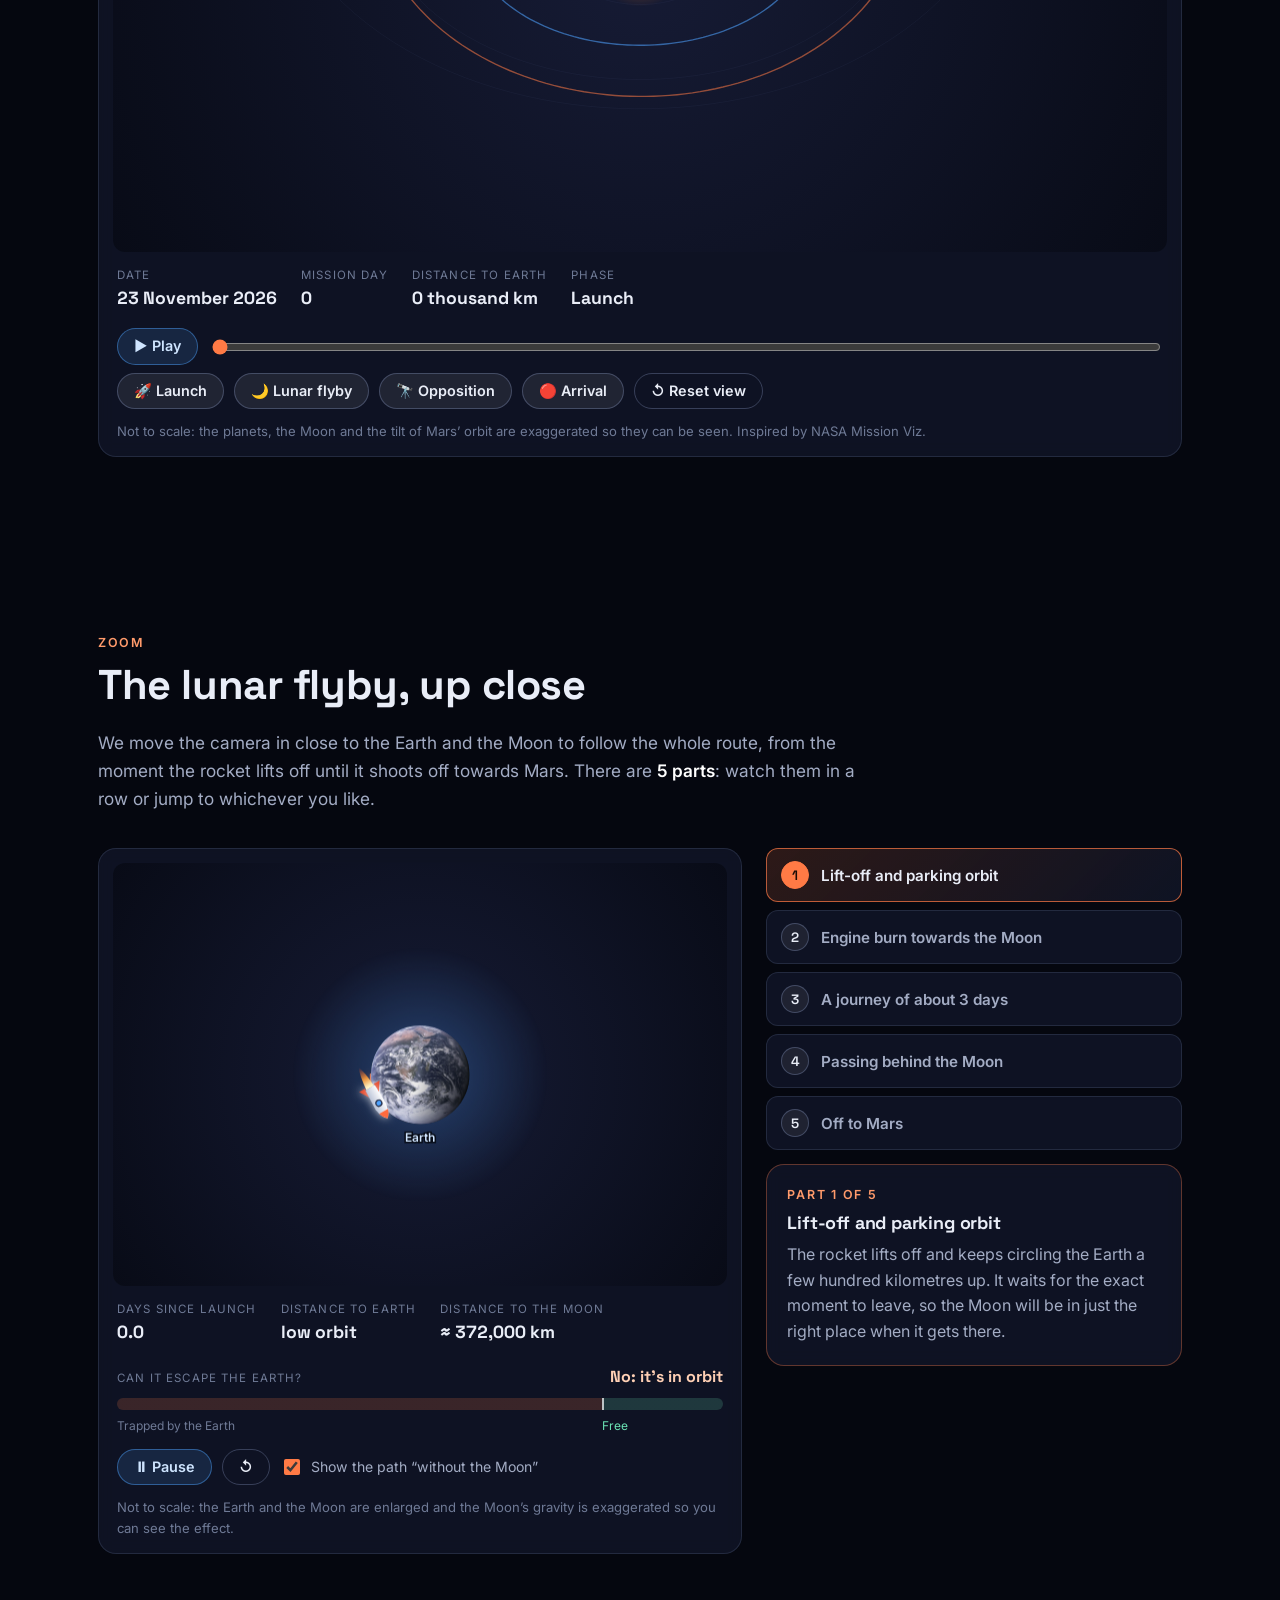
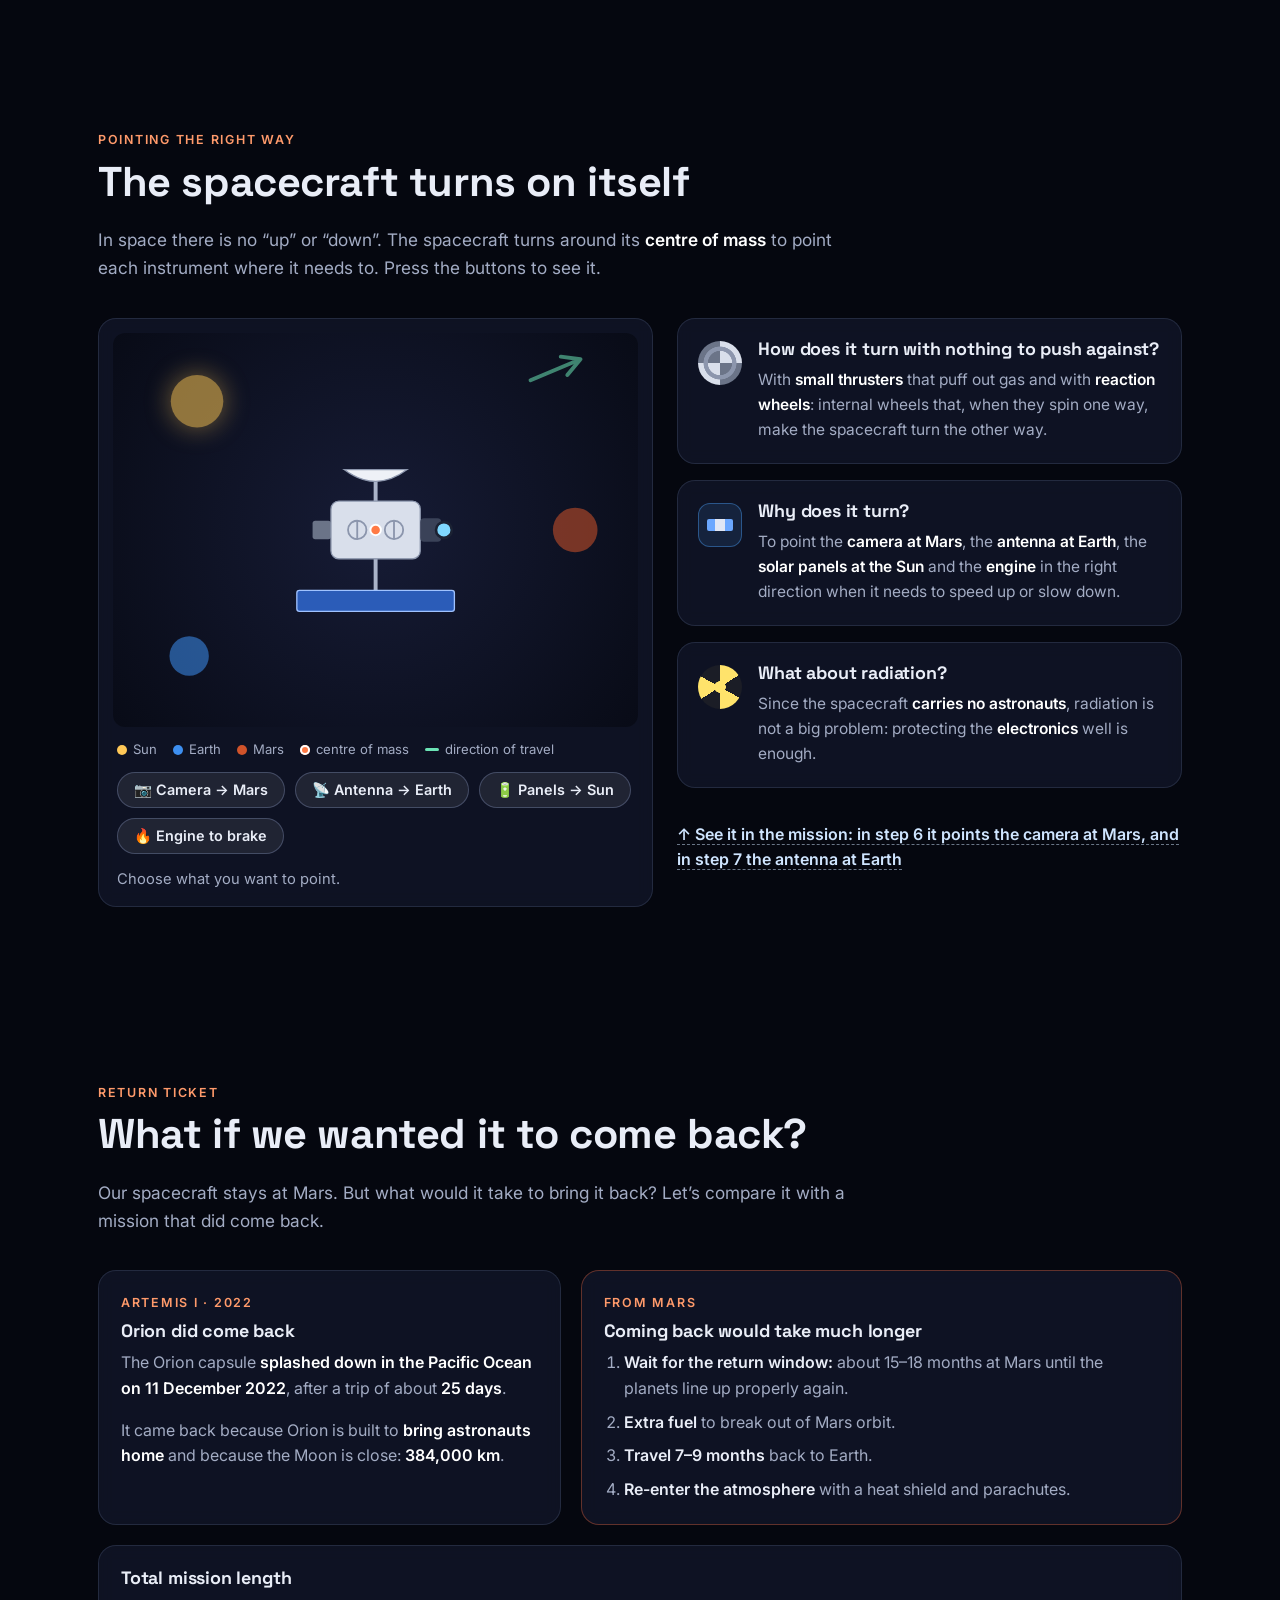
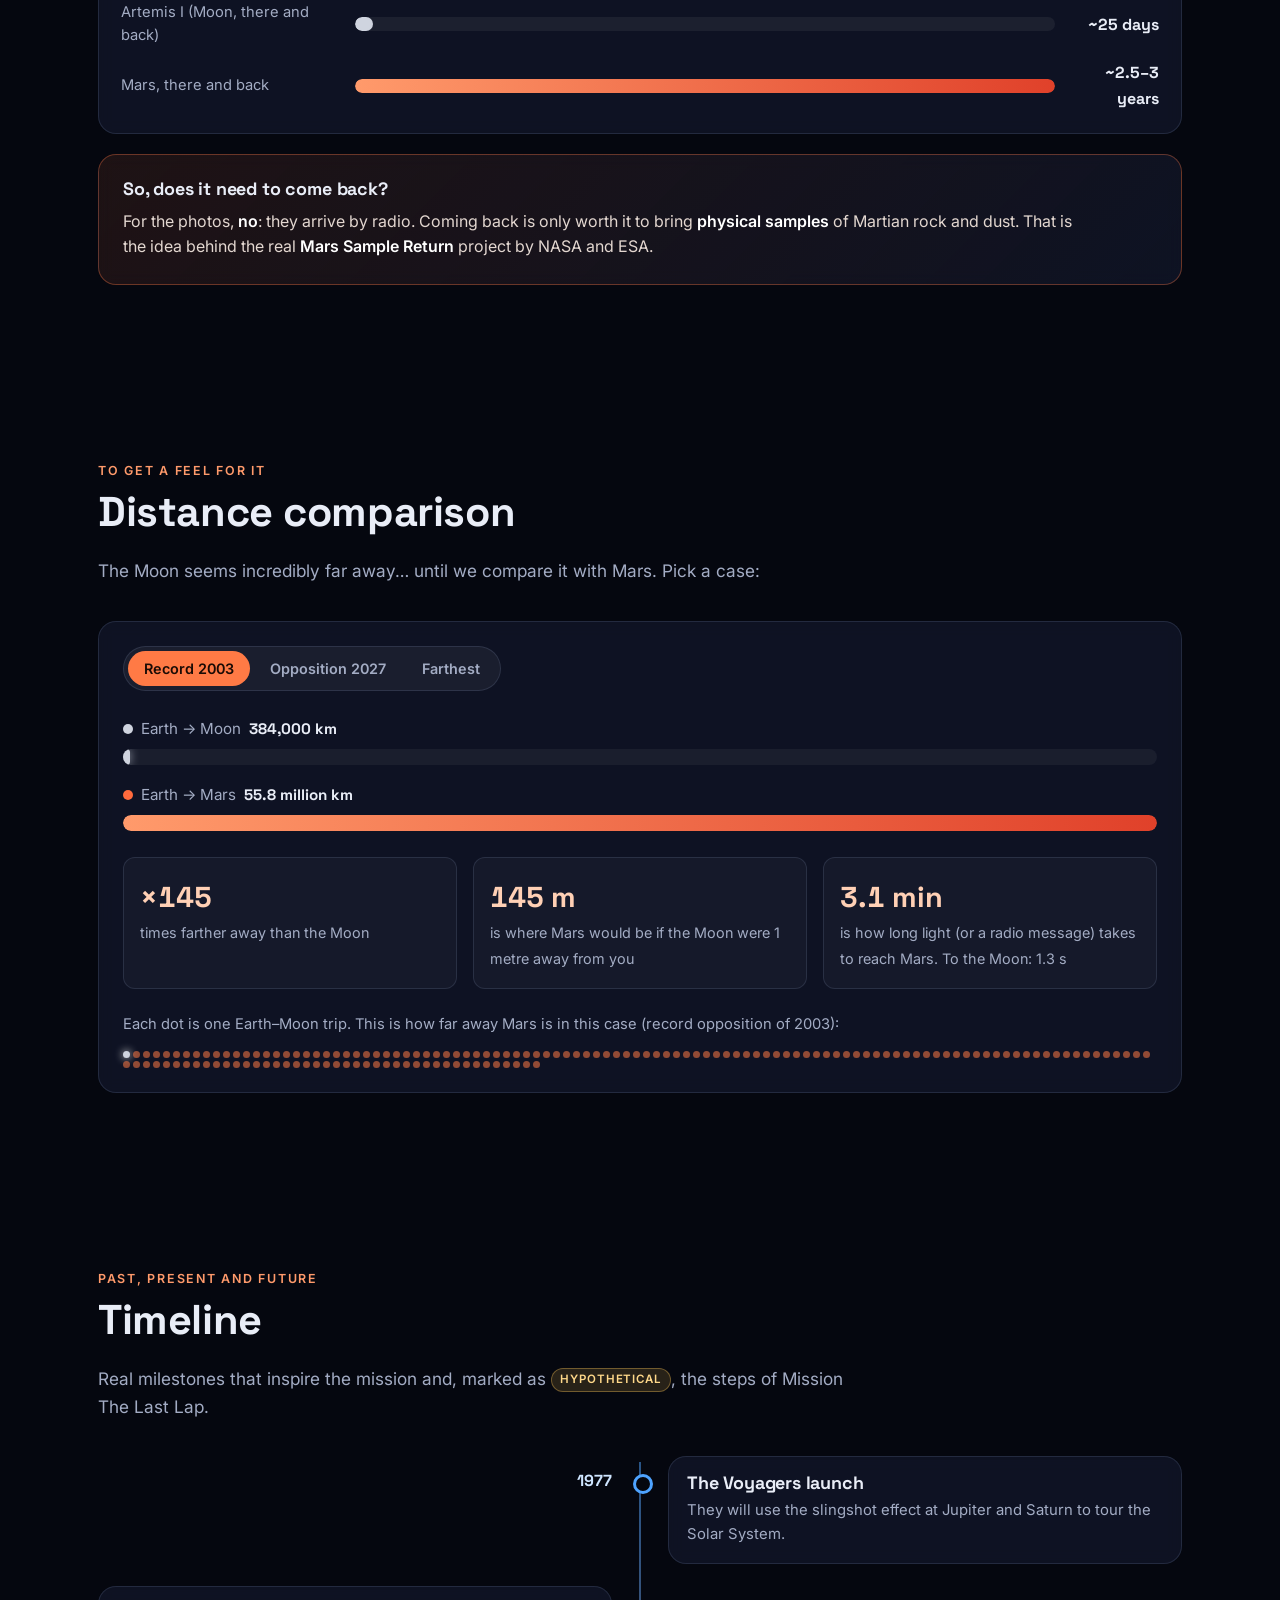
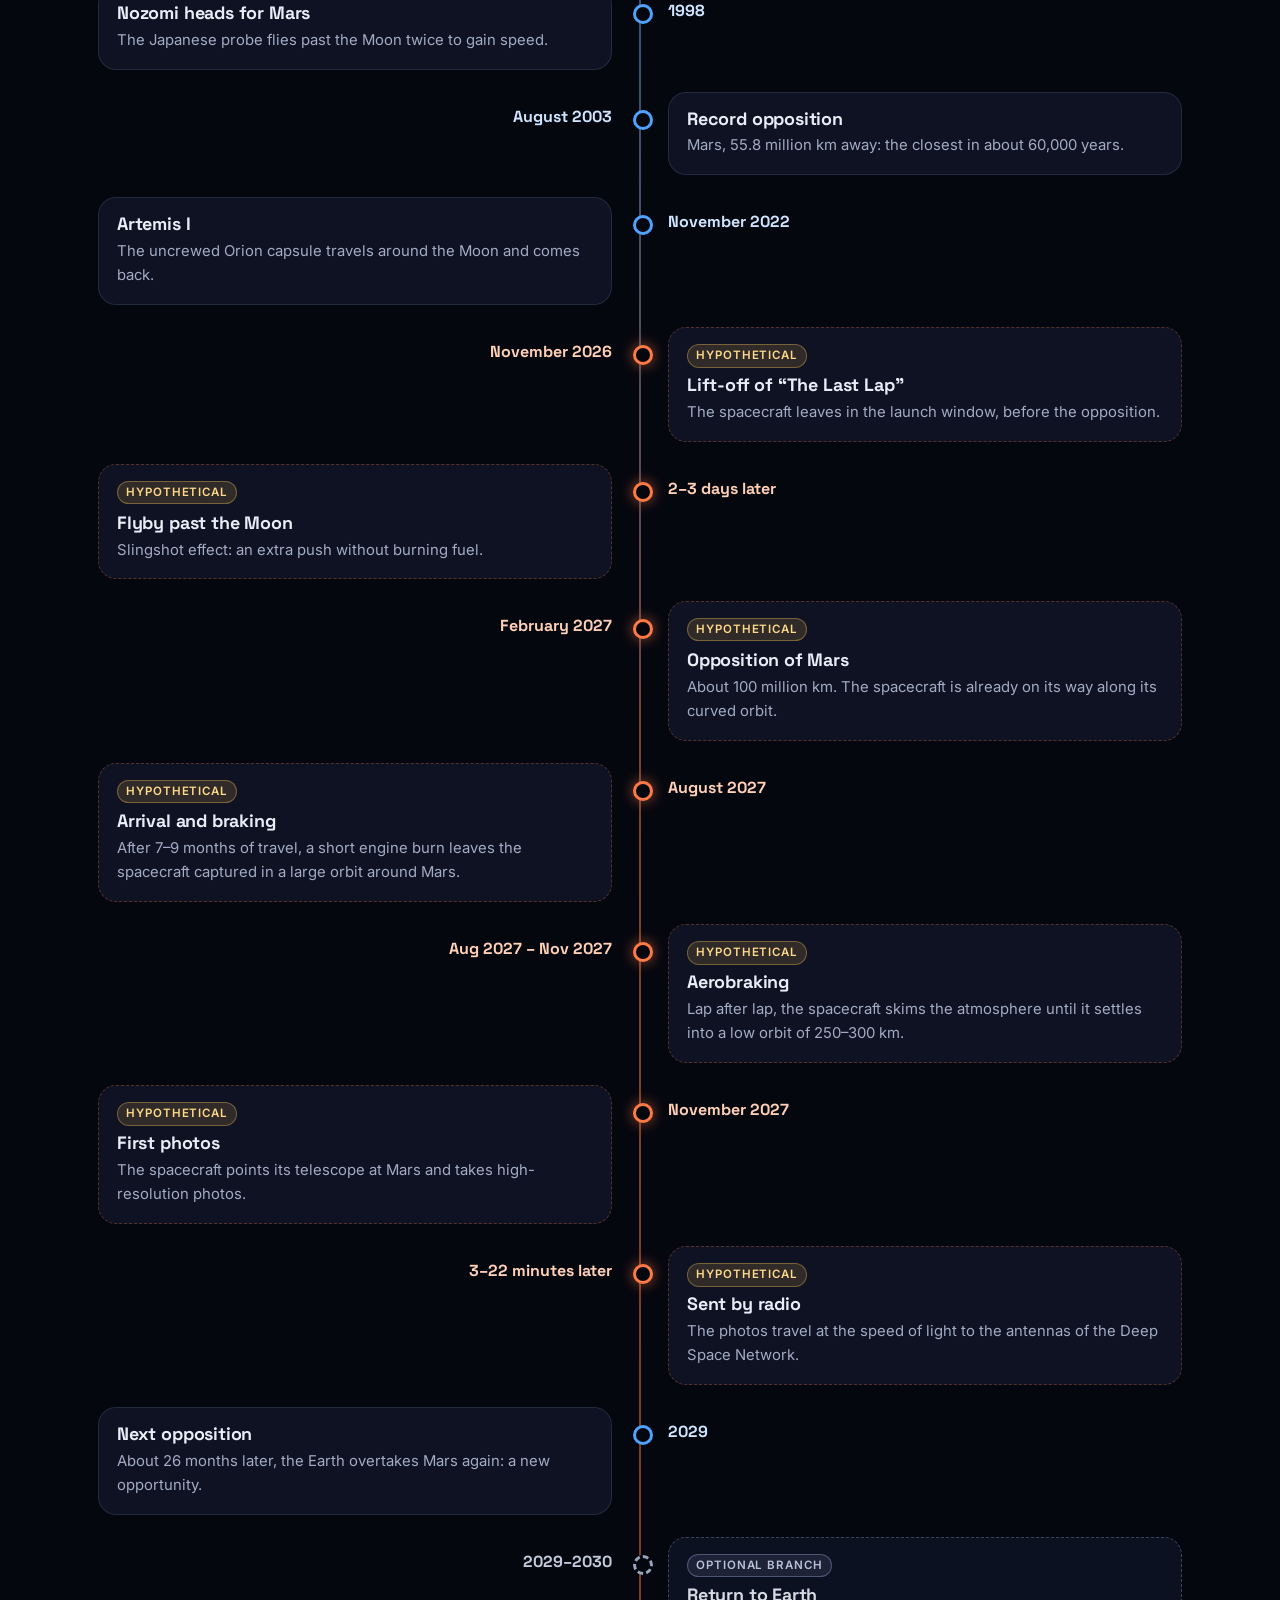
==== commit 2bf1ad34: "Añade el apartado Impacto con una clase de 45 minutos para docentes Explica el problema que resuelve" ====
--- a/index.html
+++ b/index.html
@@ -35,6 +35,7 @@
         <a href="#gravedad">Simulador de gravedad</a>
         <a href="#reto-luna">Reto lunar</a>
         <a href="#recursos">Recursos</a>
+        <a href="#impacto">Impacto</a>
         <a href="#transparencia">Cómo se hizo</a>
       </nav>
       <a class="game-btn" href="#juego">🎮 Juego</a>
@@ -984,6 +985,57 @@
       </div>
     </section>
 
+    <!-- IMPACTO -->
+    <section id="impacto" class="section">
+      <div class="container">
+        <header class="section-head">
+          <p class="kicker">Impacto</p>
+          <h2>¿Por qué importa The Last Lap?</h2>
+          <p class="section-lead">Los recursos de diseño de misiones de la NASA son muy potentes, pero están escritos para profesionales. <strong>The Last Lap los convierte en algo que cualquier estudiante puede entender jugando.</strong></p>
+        </header>
+
+        <div class="imp-grid">
+          <article class="card imp-card"><span class="imp-ic" aria-hidden="true">🎯</span><h3>El problema</h3><p>Un estudiante ve despegar un cohete, pero no sabe por qué se lanza ese día, cómo la Luna puede darle un empujón gratis ni cómo los ingenieros reparten el dinero, el riesgo y la ciencia. Los documentos que lo explican (segmentos de misión, niveles CML, estudios de alternativas, trayectorias de GMAT) son técnicos y casi siempre están en inglés.</p></article>
+          <article class="card imp-card"><span class="imp-ic" aria-hidden="true">👩‍🎓</span><h3>A quién ayuda</h3><ul class="imp-list"><li>Estudiantes de 12 a 18 años.</li><li>Docentes de ciencias y tecnología.</li><li>Equipos que preparan retos como el NASA Space Apps.</li><li>Cualquier persona curiosa por el espacio.</li></ul></article>
+          <article class="card imp-card"><span class="imp-ic" aria-hidden="true">🌍</span><h3>Por qué puede llegar a mucha gente</h3><ul class="imp-list"><li>Es gratis y no pide registro.</li><li>Funciona en móvil, tableta y ordenador, sin instalar nada.</li><li>Está en inglés y en español.</li><li>Se entiende jugando, sin conocimientos previos.</li></ul></article>
+        </div>
+
+        <h3 class="sub-head">Qué se aprende y dónde</h3>
+        <div class="card ai-table-wrap">
+          <table class="ai-table imp-table">
+            <thead><tr><th>Concepto</th><th>Dónde se trabaja</th></tr></thead>
+            <tbody>
+              <tr><td><span aria-hidden="true">🪐</span> Las órbitas y la oposición de Marte</td><td><a href="#orbitas">Órbitas</a>, <a href="#oposicion">Oposición</a> y <a href="#visor3d">visor 3D</a></td></tr>
+              <tr><td><span aria-hidden="true">🚀</span> La ventana de lanzamiento</td><td>El despegue del <a href="#juego">juego</a> y la <a href="#cronologia">línea de tiempo</a></td></tr>
+              <tr><td><span aria-hidden="true">🌙</span> El efecto honda</td><td><a href="#honda">Efecto honda</a>, <a href="#zoom-luna">paso lunar</a> y el minijuego de la Luna</td></tr>
+              <tr><td><span aria-hidden="true">🔥</span> El aerofrenado</td><td><a href="#mision">La misión</a> y el minijuego del aerofrenado</td></tr>
+              <tr><td><span aria-hidden="true">📡</span> El retraso de las comunicaciones</td><td><a href="#distancias">Distancias</a> y el minijuego de la antena</td></tr>
+              <tr><td><span aria-hidden="true">🧭</span> Cómo se diseña una misión: objetivo, niveles CML, segmentos, coste y riesgo</td><td>La preparación del <a href="#juego">juego</a> y <a href="#segmentos">los 4 segmentos</a></td></tr>
+              <tr><td><span aria-hidden="true">🧲</span> Por qué Marte perdió su atmósfera</td><td><a href="#magnetismo">Magnetismo</a></td></tr>
+              <tr><td><span aria-hidden="true">🎾</span> La gravedad en otros mundos</td><td><a href="#gravedad">Simulador de gravedad</a></td></tr>
+            </tbody>
+          </table>
+        </div>
+
+        <h3 class="sub-head">Para docentes: una clase de 45 minutos</h3>
+        <ol class="imp-steps">
+          <li class="card"><b class="imp-time">10 min</b><h4>Introducción</h4><p>Ver juntos <a href="#orbitas">Órbitas</a>, <a href="#oposicion">Oposición</a> y <a href="#honda">Efecto honda</a>. Pregunta inicial: ¿por qué no vamos a Marte en línea recta?</p></li>
+          <li class="card"><b class="imp-time">20 min</b><h4>Partida por parejas</h4><p>Jugar una partida de <a href="#juego">«Tú diriges la misión»</a> en dificultad normal. Anotar qué objetivo eligieron, qué decisión fue la más difícil y por qué.</p></li>
+          <li class="card"><b class="imp-time">10 min</b><h4>Puesta en común</h4><p>Comparar los resultados y las misiones reales que salen al final. Relacionar las decisiones con <a href="#segmentos">los 4 segmentos</a> y los niveles CML.</p></li>
+          <li class="card"><b class="imp-time">5 min</b><h4>Cierre y evaluación</h4><p>Las preguntas del juego y el diario de a bordo sirven como evaluación rápida de lo aprendido.</p></li>
+        </ol>
+        <div class="card imp-questions">
+          <h4>Preguntas para el alumnado</h4>
+          <ul class="imp-list"><li>¿Por qué se lanza la nave cerca de la oposición de Marte?</li><li>¿Qué gana la nave al pasar cerca de la Luna?</li><li>¿Por qué no se puede hablar en directo con una nave en Marte?</li><li>¿Qué harías distinto en tu próxima partida y por qué?</li></ul>
+        </div>
+
+        <aside class="card imp-next">
+          <h3>Siguientes pasos</h3>
+          <p>Todavía no hemos medido el impacto con estudiantes. Nuestro siguiente paso es probar la web en clases de nuestra región, usar las preguntas del juego para ver qué conceptos se aprenden y añadir más idiomas.</p>
+        </aside>
+      </div>
+    </section>
+
     <!-- CÓMO HICIMOS ESTA WEB (TRANSPARENCIA) -->
     <section id="transparencia" class="section">
       <div class="container">
--- a/styles.css
+++ b/styles.css
@@ -1275,3 +1275,24 @@
   -webkit-touch-callout: none; -webkit-user-select: none; user-select: none; -webkit-tap-highlight-color: transparent;
 }
 .mini-big { touch-action: none; }
+
+/* Impacto */
+.imp-grid { display: grid; grid-template-columns: repeat(3, minmax(0, 1fr)); gap: 16px; }
+@media (max-width: 900px) { .imp-grid { grid-template-columns: minmax(0, 1fr); } }
+.imp-card { padding: 20px 22px; }
+.imp-card p { color: var(--muted); }
+.imp-ic { display: block; font-size: 2rem; margin-bottom: 6px; }
+.imp-list { margin: 0; padding-left: 20px; color: var(--muted); display: grid; gap: 4px; }
+.imp-table td:first-child { color: var(--text); }
+.imp-table a, .imp-steps a, .imp-next a { color: #9fd3ff; }
+.imp-steps { list-style: none; margin: 0; padding: 0; display: grid; grid-template-columns: repeat(4, minmax(0, 1fr)); gap: 14px; counter-reset: imp; }
+@media (max-width: 900px) { .imp-steps { grid-template-columns: minmax(0, 1fr); } }
+.imp-steps li { padding: 18px; position: relative; }
+.imp-steps h4 { font-family: var(--display); margin: 6px 0 6px; font-size: 1.02rem; }
+.imp-steps p { color: var(--muted); font-size: .92rem; margin: 0; }
+.imp-time { display: inline-block; padding: 2px 10px; border-radius: 999px; font-size: .78rem; background: rgba(255,200,87,.15); color: #ffe08a; border: 1px solid rgba(255,200,87,.4); }
+.imp-questions { margin-top: 14px; padding: 18px 22px; }
+.imp-questions h4 { font-family: var(--display); margin: 0 0 8px; }
+.imp-next { margin-top: 14px; padding: 18px 22px; border-color: rgba(107,227,181,.45); background: rgba(107,227,181,.06); }
+.imp-next h3 { color: #8ff0c8; font-size: 1rem; }
+.imp-next p { color: var(--muted); margin: 0; }
